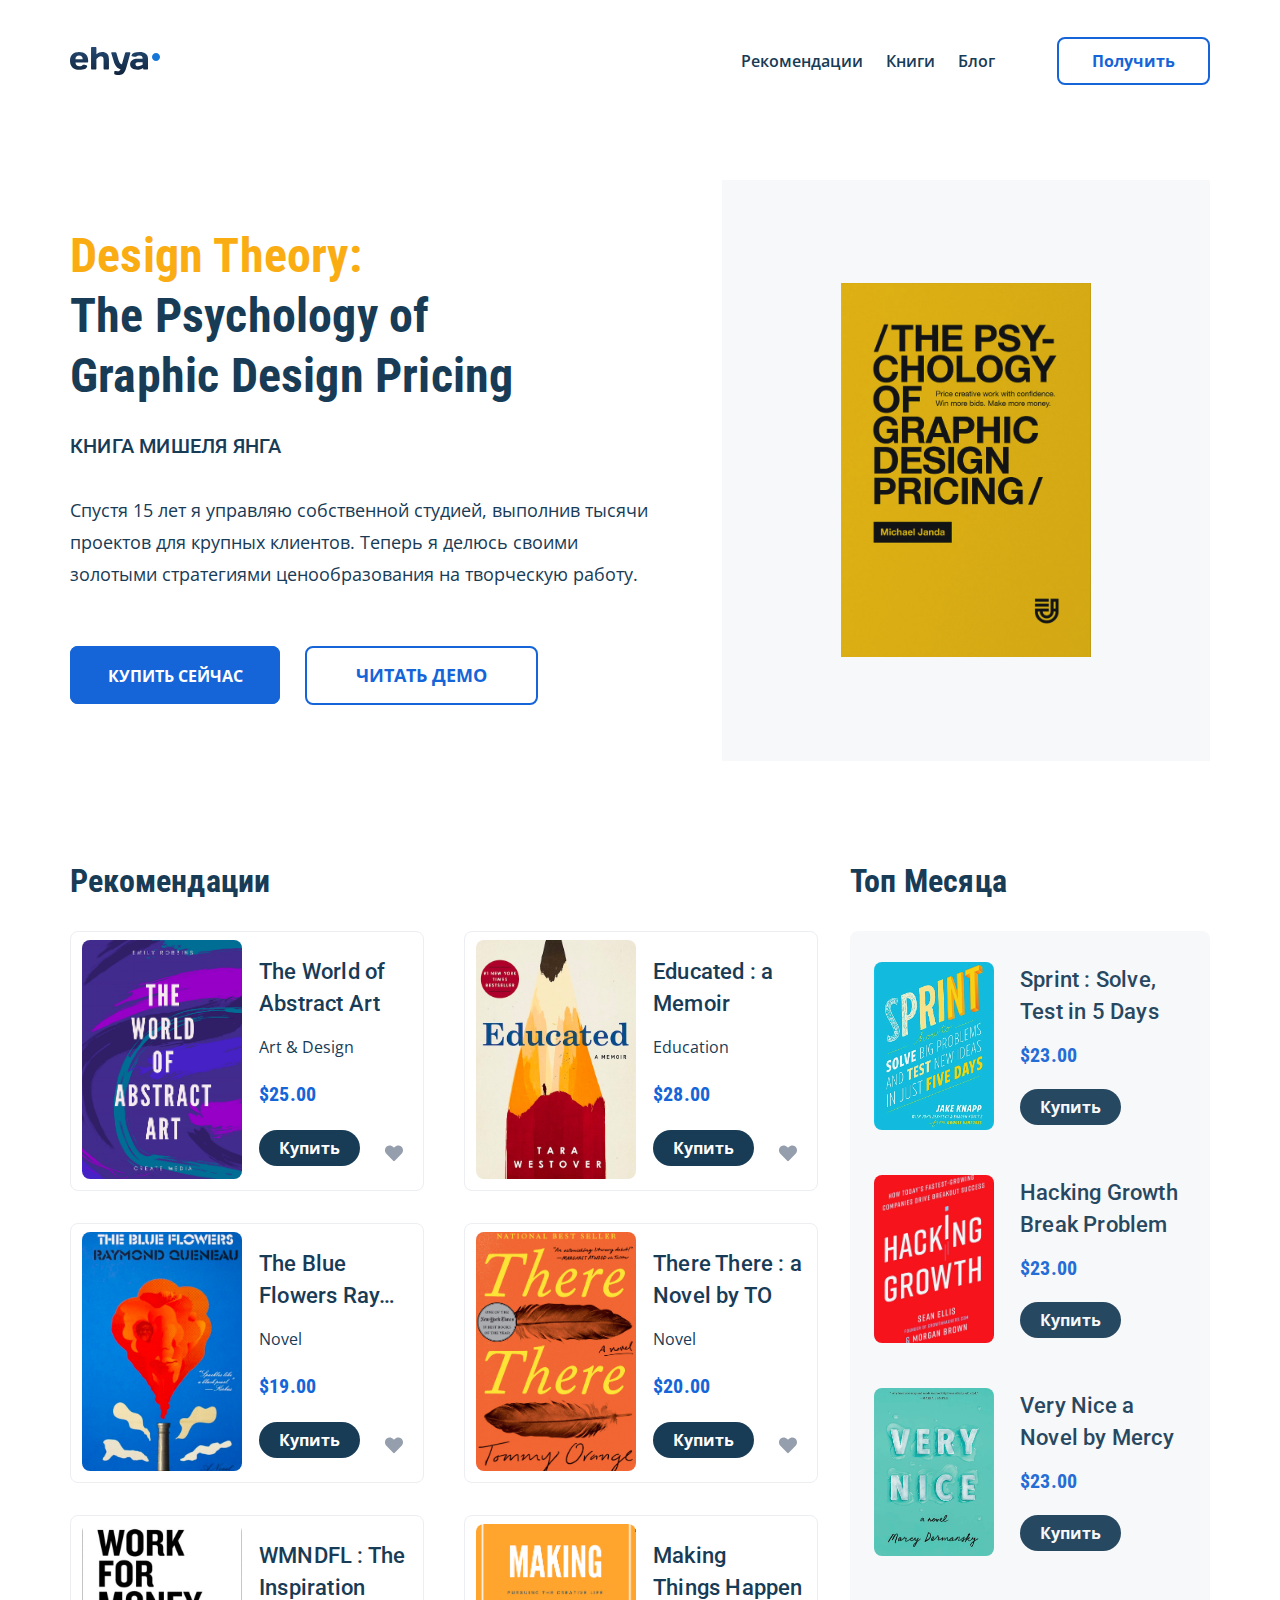
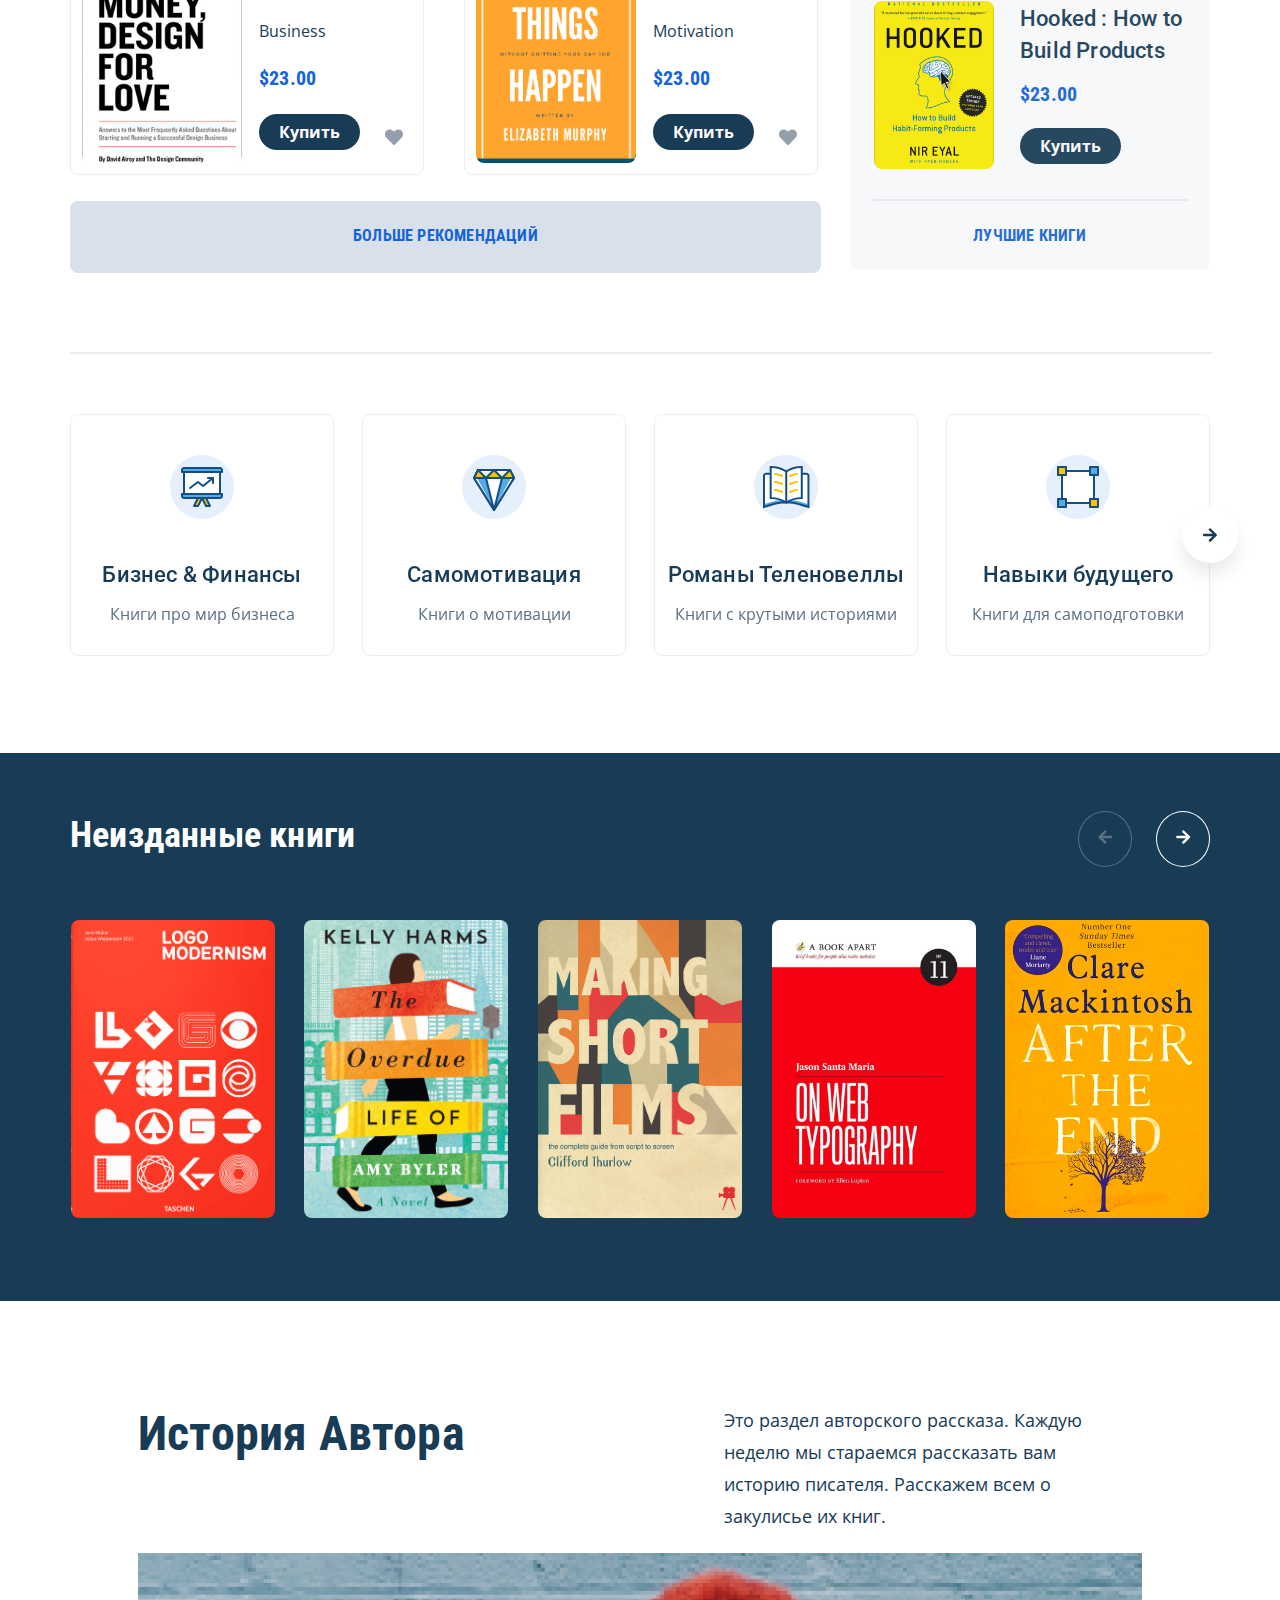
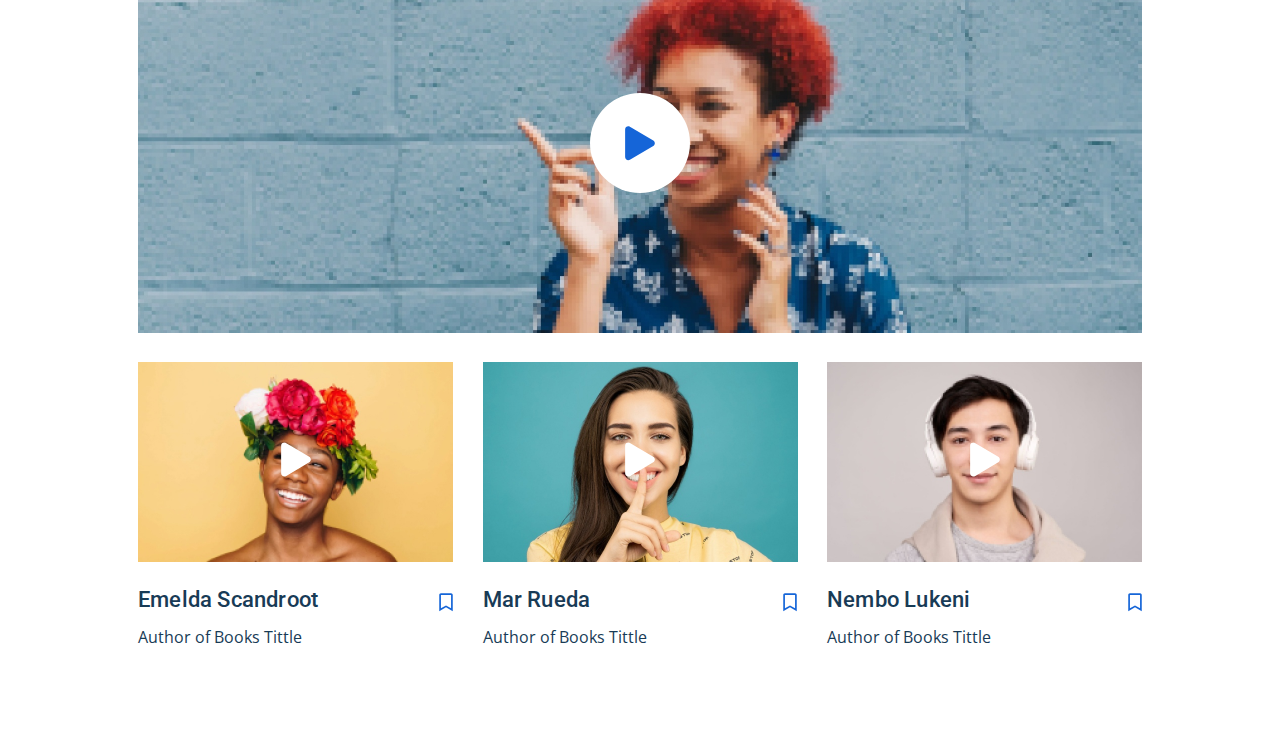
==== index.html @ 4195d40a "create: section story" ====
<!DOCTYPE html>
<html lang="ru">
  <head>
    <meta charset="UTF-8" />
    <meta http-equiv="X-UA-Compatible" content="IE=edge" />
    <meta name="viewport" content="width=device-width, initial-scale=1.0" />
    <title>Ehya</title>
    <link rel="preconnect" href="https://fonts.gstatic.com" />
    <link
      href="https://fonts.googleapis.com/css2?family=Open+Sans:wght@400;600;700&family=Roboto+Condensed:wght@700&family=Roboto:wght@400;500&display=swap"
      rel="stylesheet"
    />
    <link rel="stylesheet" href="./assets/css/jquery.fancybox.min.css">
    <link rel="stylesheet" href="./assets/css/style.css" />
    <script src="./assets/js/jquery-3.6.0.min.js" defer></script>
    <script src="./assets/js/swiper-bundle.min.js" defer></script>
    <script src="./assets/js/jquery.fancybox.min.js" defer></script>
    <script src="./assets/js/main.js" defer></script>
  </head>
  <body>
    <header class="header header--mobile-fixed">
      <div class="container header__container">
        <img src="./assets/images/svg/logo.svg" alt="Логотип" class="logo" />
        <div class="navigation">
          <nav class="nav">
            <ul class="nav-list">
              <li class="nav-list__item">
                <a href="" class="nav-list__link">Рекомендации</a>
              </li>
              <li class="nav-list__item">
                <a href="" class="nav-list__link">Книги</a>
              </li>
              <li class="nav-list__item">
                <a href="" class="nav-list__link">Блог</a>
              </li>
              <li class="nav-list__item nav-list__item--desktop-hidden">
                <button class="button header__btn header__btn--mobile-visible">
                  Получить
                </button>
              </li>
            </ul>
          </nav>
          <!-- /.nav -->
          <button class="button header__btn">Получить</button>
        </div>
        <!-- /.navigation -->
        <button class="menu-burger">
          <span class="menu-burger__line"></span>
          <span class="menu-burger__line"></span>
          <span class="menu-burger__line"></span>
        </button>
      </div>
      <!-- /.container -->
    </header>
    <!-- /.header -->
    <section class="hero">
      <div class="container hero__container">
        <div class="hero-info">
          <h1 class="hero-info__title">
            <span class="hero-info__title hero-info__title--orange"
              >Design Theory:<br
            /></span>
            The Psychology of Graphic Design Pricing
          </h1>
          <span class="hero-info__author">КНИГА МИШЕЛЯ ЯНГА</span>
          <p class="hero-info__description">
            Спустя 15 лет я управляю собственной студией, выполнив тысячи
            проектов для крупных клиентов. Теперь я делюсь своими золотыми
            стратегиями ценообразования на творческую работу.
          </p>
          <div class="hero-buttons">
            <a href="#!" class="button button-outline">КУПИТЬ СЕЙЧАС</a>
            <button class="button button-primary">ЧИТАТЬ ДЕМО</button>
          </div>
          <!-- /.hero-buttons -->
        </div>
        <!-- /.hero-info -->
        <div class="hero-image">
          <img
            src="./assets/images/hero/hero-book.png"
            alt="Книга"
            class="hero-image__book"
          />
        </div>
        <!-- /.hero-image -->
      </div>
      <!-- /.container -->
    </section>
    <!-- /.hero -->
    <section class="goods">
      <div class="container goods__container">
        <div class="recommendation">
          <h2 class="goods__title">Рекомендации</h2>
          <div class="good">
            <div class="good-image">
              <img
                src="./assets/images/goods/the-world-of-abstract-art.png"
                alt="Книга"
                class="good-image__book"
              />
            </div>
            <!-- /.good-image -->
            <div class="good-info">
              <h3 class="good-info__title">The World of Abstract Art</h3>
              <span class="good-info__category">Art & Design</span>
              <span class="good-info__price">$25.00</span>
              <div class="good-buttons">
                <button class="button good-button">Купить</button>
                <button class="button good-info__btn">
                  <svg width="19" height="17">
                    <path
                      d="M17.242 1.465c-1.933-1.653-4.781-1.336-6.574.492L10 2.66l-.703-.703C7.539.129 4.657-.187 2.723 1.465.508 3.363.403 6.738 2.37 8.777l6.82 7.032c.422.457 1.16.457 1.582 0l6.82-7.032c1.97-2.039 1.864-5.414-.35-7.312z"
                    />
                  </svg>
                </button>
              </div>
              <!-- /.good-buttons -->
            </div>
            <!-- /.good-info -->
          </div>
          <!-- /.good -->
          <div class="good good--mobile-hidden">
            <div class="good-image">
              <img
                src="./assets/images/goods/Educated.png"
                alt="Книга"
                class="good-image__book"
              />
            </div>
            <!-- /.good-image -->
            <div class="good-info">
              <h3 class="good-info__title">Educated : a Memoir</h3>
              <span class="good-info__category">Education</span>
              <span class="good-info__price">$28.00</span>
              <div class="good-buttons">
                <button class="button good-button">Купить</button>
                <button class="button good-info__btn">
                  <svg width="19" height="17">
                    <path
                      d="M17.242 1.465c-1.933-1.653-4.781-1.336-6.574.492L10 2.66l-.703-.703C7.539.129 4.657-.187 2.723 1.465.508 3.363.403 6.738 2.37 8.777l6.82 7.032c.422.457 1.16.457 1.582 0l6.82-7.032c1.97-2.039 1.864-5.414-.35-7.312z"
                    />
                  </svg>
                </button>
              </div>
              <!-- /.good-buttons -->
            </div>
            <!-- /.good-info -->
          </div>
          <!-- /.good -->
          <div class="good good--mobile-hidden">
            <div class="good-image">
              <img
                src="./assets/images/goods/the-blue-flowers.png"
                alt="Книга"
                class="good-image__book"
              />
            </div>
            <!-- /.good-image -->
            <div class="good-info">
              <h3 class="good-info__title">The Blue Flowers Ray…</h3>
              <span class="good-info__category">Novel</span>
              <span class="good-info__price">$19.00</span>
              <div class="good-buttons">
                <button class="button good-button">Купить</button>
                <button class="button good-info__btn">
                  <svg width="19" height="17">
                    <path
                      d="M17.242 1.465c-1.933-1.653-4.781-1.336-6.574.492L10 2.66l-.703-.703C7.539.129 4.657-.187 2.723 1.465.508 3.363.403 6.738 2.37 8.777l6.82 7.032c.422.457 1.16.457 1.582 0l6.82-7.032c1.97-2.039 1.864-5.414-.35-7.312z"
                    />
                  </svg>
                </button>
              </div>
              <!-- /.good-buttons -->
            </div>
            <!-- /.good-info -->
          </div>
          <!-- /.good -->
          <div class="good good--mobile-hidden">
            <div class="good-image">
              <img
                src="./assets/images/goods/there-there.jpg"
                alt="Книга"
                class="good-image__book"
              />
            </div>
            <!-- /.good-image -->
            <div class="good-info">
              <h3 class="good-info__title">There There : a Novel by TO</h3>
              <span class="good-info__category">Novel</span>
              <span class="good-info__price">$20.00</span>
              <div class="good-buttons">
                <button class="button good-button">Купить</button>
                <button class="button good-info__btn">
                  <svg width="19" height="17">
                    <path
                      d="M17.242 1.465c-1.933-1.653-4.781-1.336-6.574.492L10 2.66l-.703-.703C7.539.129 4.657-.187 2.723 1.465.508 3.363.403 6.738 2.37 8.777l6.82 7.032c.422.457 1.16.457 1.582 0l6.82-7.032c1.97-2.039 1.864-5.414-.35-7.312z"
                    />
                  </svg>
                </button>
              </div>
              <!-- /.good-buttons -->
            </div>
            <!-- /.good-info -->
          </div>
          <!-- /.good -->
          <div class="good good--mobile-hidden">
            <div class="good-image">
              <img
                src="./assets/images/goods/work-for-money.png"
                alt="Книга"
                class="good-image__book"
              />
            </div>
            <!-- /.good-image -->
            <div class="good-info">
              <h3 class="good-info__title">WMNDFL : The Inspiration</h3>
              <span class="good-info__category">Business</span>
              <span class="good-info__price">$23.00</span>
              <div class="good-buttons">
                <button class="button good-button">Купить</button>
                <button class="button good-info__btn">
                  <svg width="19" height="17">
                    <path
                      d="M17.242 1.465c-1.933-1.653-4.781-1.336-6.574.492L10 2.66l-.703-.703C7.539.129 4.657-.187 2.723 1.465.508 3.363.403 6.738 2.37 8.777l6.82 7.032c.422.457 1.16.457 1.582 0l6.82-7.032c1.97-2.039 1.864-5.414-.35-7.312z"
                    />
                  </svg>
                </button>
              </div>
              <!-- /.good-buttons -->
            </div>
            <!-- /.good-info -->
          </div>
          <!-- /.good -->
          <div class="good good--mobile-hidden">
            <div class="good-image">
              <img
                src="./assets/images/goods/making-rhings-happen.png"
                alt="Книга"
                class="good-image__book"
              />
            </div>
            <!-- /.good-image -->
            <div class="good-info">
              <h3 class="good-info__title">Making Things&nbsp;Happen</h3>
              <span class="good-info__category">Motivation</span>
              <span class="good-info__price">$23.00</span>
              <div class="good-buttons">
                <button class="button good-button">Купить</button>
                <button class="button good-info__btn">
                  <svg width="19" height="17">
                    <path
                      d="M17.242 1.465c-1.933-1.653-4.781-1.336-6.574.492L10 2.66l-.703-.703C7.539.129 4.657-.187 2.723 1.465.508 3.363.403 6.738 2.37 8.777l6.82 7.032c.422.457 1.16.457 1.582 0l6.82-7.032c1.97-2.039 1.864-5.414-.35-7.312z"
                    />
                  </svg>
                </button>
              </div>
              <!-- /.good-buttons -->
            </div>
            <!-- /.good-info -->
          </div>
          <!-- /.good -->
          <button class="button recommendation__btn">
            Больше рекомендаций
          </button>
        </div>
        <!-- /.recommendation -->
        <div class="best">
          <h2 class="goods__title">Топ Месяца</h2>
          <div class="best-wrapper">
            <div class="best-good">
              <div class="best-image">
                <img
                  src="./assets/images/goods/sprint.png"
                  alt="Книга"
                  class="best-image__book"
                />
              </div>
              <!-- /.best-image -->
              <div class="best-info">
                <h3 class="best-info__title">Sprint : Solve, Test in 5 Days</h3>
                <span class="best-info__price">$23.00</span>
                <button class="button good-button">Купить</button>
              </div>
              <!-- /.best-info -->
            </div>
            <!-- /.best-good -->
            <div class="best-good">
              <div class="best-image">
                <img
                  src="./assets/images/goods/hacking-growth.png"
                  alt="Книга"
                  class="best-image__book"
                />
              </div>
              <!-- /.best-image -->
              <div class="best-info">
                <h3 class="best-info__title">
                  Hacking&nbsp;Growth Break Problem
                </h3>
                <span class="best-info__price">$23.00</span>
                <button class="button good-button">Купить</button>
              </div>
              <!-- /.best-info -->
            </div>
            <!-- /.best-good -->
            <div class="best-good">
              <div class="best-image">
                <img
                  src="./assets/images/goods/very-nice.png"
                  alt="Книга"
                  class="best-image__book"
                />
              </div>
              <!-- /.best-image -->
              <div class="best-info">
                <h3 class="best-info__title">Very Nice a Novel by Mercy</h3>
                <span class="best-info__price">$23.00</span>
                <button class="button good-button">Купить</button>
              </div>
              <!-- /.best-info -->
            </div>
            <!-- /.best-good -->
            <div class="best-good">
              <div class="best-image">
                <img
                  src="./assets/images/goods/hooked.jpg"
                  alt="Книга"
                  class="best-image__book"
                />
              </div>
              <!-- /.best-image -->
              <div class="best-info">
                <h3 class="best-info__title">Hooked : How to Build Products</h3>
                <span class="best-info__price">$23.00</span>
                <button class="button good-button">Купить</button>
              </div>
              <!-- /.best-info -->
            </div>
            <!-- /.best-good -->
            <hr class="best__line" />
            <a href="#!" class="best__link">Лучшие книги</a>
          </div>
          <!-- /.best-wrapper -->
        </div>
        <!-- /.best -->
      </div>
      <!-- /.container goods__container -->
    </section>
    <!-- /.goods -->
    <section class="categories">
      <div class="container categories__container">
        <hr class="categories__line" />
        <div class="categories-slider">
          <div class="swiper-container categories-slider__container">
            <div class="swiper-wrapper categories-slider__wrapper">
              <!-- Slides -->
              <div class="swiper-slide categories-slider__slide">
                <img
                  src="./assets/images/svg/category-icon-1.svg"
                  alt="Иконка категории"
                  class="categories-slider__img"
                />
                <h3 class="categories-slider__title">Бизнес & Финансы</h3>
                <span class="categories-slider__text"
                  >Книги про мир бизнеса</span
                >
              </div>
              <div class="swiper-slide categories-slider__slide">
                <img
                  src="./assets/images/svg/category-icon-2.svg"
                  alt="Иконка категории"
                  class="categories-slider__img"
                />
                <h3
                  class="
                    categories-slider__title categories-slider__title--mb-3
                  "
                >
                  Самомотивация
                </h3>
                <span class="categories-slider__text">Книги о мотивации</span>
              </div>
              <div class="swiper-slide categories-slider__slide">
                <img
                  src="./assets/images/svg/category-icon-3.svg"
                  alt="Иконка категории"
                  class="categories-slider__img"
                />
                <h3 class="categories-slider__title">Романы Теленовеллы</h3>
                <span class="categories-slider__text"
                  >Книги с крутыми историями</span
                >
              </div>
              <div class="swiper-slide categories-slider__slide">
                <img
                  src="./assets/images/svg/category-icon-4.svg"
                  alt="Иконка категории"
                  class="categories-slider__img"
                />
                <h3 class="categories-slider__title">Навыки будущего</h3>
                <span class="categories-slider__text"
                  >Книги для самоподготовки
                </span>
              </div>
              <div class="swiper-slide categories-slider__slide">
                <img
                  src="./assets/images/svg/category-icon-3.svg"
                  alt="Иконка категории"
                  class="categories-slider__img"
                />
                <h3 class="categories-slider__title">Романы Теленовеллы</h3>
                <span class="categories-slider__text"
                  >Книги с крутыми историями</span
                >
              </div>
              <div class="swiper-slide categories-slider__slide">
                <img
                  src="./assets/images/svg/category-icon-4.svg"
                  alt="Иконка категории"
                  class="categories-slider__img"
                />
                <h3 class="categories-slider__title">Навыки будущего</h3>
                <span class="categories-slider__text"
                  >Книги для самоподготовки
                </span>
              </div>
            </div>
            <!-- ./categoties-slider__wrapper -->
          </div>
          <!-- /.categories-slider__container -->
          <button
            class="categories-slider__btn categories-slider__btn--prev"
          ></button>
          <button
            class="categories-slider__btn categories-slider__btn--next"
          ></button>
        </div>
        <!-- /.categories-slider -->
      </div>
      <!-- /.container categories__container -->
    </section>
    <!-- /.categories -->
    <section class="books">
      <div class="container books__container">
        <div class="books-slider">
          <h2 class="books__title">Неизданные книги</h2>
          <div class="swiper-container books-slider__container">
            <div class="swiper-wrapper books-slider__wrapper">
              <!-- Slides -->
              <div class="swiper-slide books-slider__slide">
                <img
                  src="./assets/images/books/logo-modernism.png"
                  alt="Книга: Logo Modernism"
                  class="books-slider__img"
                />
              </div>
              <div class="swiper-slide books-slider__slide">
                <img
                  src="./assets/images/books/kelly-harms.jpg"
                  alt="Книга: The Overdue lide of Amy Beller"
                  class="books-slider__img"
                />
              </div>
              <div class="swiper-slide books-slider__slide">
                <img
                  src="./assets/images/books/making-short-films.jpg"
                  alt="Книга: Making short films"
                  class="books-slider__img"
                />
              </div>
              <div class="swiper-slide books-slider__slide">
                <img
                  src="./assets/images/books/on-web-typography.png"
                  alt="Книга: On Web Typography"
                  class="books-slider__img"
                />
              </div>
              <div class="swiper-slide books-slider__slide">
                <img
                  src="./assets/images/books/after-the-end.png"
                  alt="Книга: After The End"
                  class="books-slider__img"
                />
              </div>
              <div class="swiper-slide books-slider__slide">
                <img
                  src="./assets/images/books/logo-modernism.png"
                  alt="Книга: Logo Modernism"
                  class="books-slider__img"
                />
              </div>
              <div class="swiper-slide books-slider__slide">
                <img
                  src="./assets/images/books/kelly-harms.jpg"
                  alt="Книга: The Overdue lide of Amy Beller"
                  class="books-slider__img"
                />
              </div>
            </div>
            <!-- ./categoties-slider__wrapper -->
          </div>
          <!-- /.books-slider__container -->
          <button class="books-slider__btn books-slider__btn--prev">
            <svg class="books-slider__icon" width="15" height="14">
              <path
                d="M8.317 12.938c.312-.313.281-.782 0-1.094L4.536 8.25h9a.74.74 0 00.75-.75v-1a.76.76 0 00-.75-.75h-9l3.781-3.563c.281-.312.312-.78 0-1.093L7.629.406a.774.774 0 00-1.062 0L.504 6.5a.684.684 0 000 1.031l6.063 6.094c.281.281.75.281 1.062 0l.688-.688z"
              />
            </svg>
          </button>
          <button class="books-slider__btn books-slider__btn--next">
            <svg class="books-slider__icon" width="15" height="14">
              <path
                d="M6.223 1.094c-.312.312-.281.781 0 1.093l3.782 3.563h-8.97a.74.74 0 00-.75.75v1c0 .438.313.75.75.75h8.97l-3.782 3.594a.814.814 0 000 1.094l.688.687c.312.281.781.281 1.062 0l6.094-6.094c.281-.281.281-.75 0-1.062L7.973.406c-.281-.281-.75-.281-1.062 0l-.688.688z"
              />
            </svg>
          </button>
        </div>
        <!-- /.books-slider -->
      </div>
    </section>
    <!-- /.books -->
    <section class="story">
      <div class="container story__container">
        <h2 class="story__title">История Автора</h2>
        <p class="story__text">
          Это раздел авторского рассказа. Каждую неделю мы стараемся рассказать
          вам историю писателя. Расскажем всем о закулисье их книг.
        </p>
        <div class="story-content">
          <div class="story-content__main">
            <img src="./assets/images/story/video-bg-main.jpg" alt="Изображение для видео" class="story-content__main-img" />
            <a data-fancybox href="https://www.youtube.com/watch?v=_sI_Ps7JSEk" class="story-content__main-play">
              <svg class="story-content__main-icon">
                <path
                  d="M28.281 14.527L4.906.715C2.98-.415.125.715.125 3.438v27.625c0 2.523 2.656 4.05 4.781 2.789l23.375-13.813c2.059-1.262 2.059-4.25 0-5.512z"
                /></svg
            ></a>
          </div>
          <!-- /.aithor-story-content__main -->
          <div class="story-content__item">
            <div class="story-content__item-video">
              <img src="./assets/images/story/video-bg-1.jpg" alt="Изображение для видео" class="story-content__item-img" />
              <a data-fancybox href="https://www.youtube.com/watch?v=_sI_Ps7JSEk" class="story-content__item-play">
                <svg class="story-content__item-icon">
                  <path
                    d="M28.281 14.527L4.906.715C2.98-.415.125.715.125 3.438v27.625c0 2.523 2.656 4.05 4.781 2.789l23.375-13.813c2.059-1.262 2.059-4.25 0-5.512z"
                  /></svg
              ></a>
            </div>
            <!-- /.story-content__item-video -->
            <div class="story-content__item-info">
              <h3 class="story-content__item-title">Emelda Scandroot</h3>
            <span class="story-content__item-text">Author of Books Tittle</span>
            </div>
            <!-- /.story-content__item-info -->
            <button class="button story-content__btn">
              <svg class="story-content__icon"><path d="M12.063.25H1.937C.989.25.25 1.023.25 1.938V18.25L7 14.312l6.75 3.938V1.937c0-.914-.773-1.687-1.688-1.687zm0 15.082L7 12.379l-5.063 2.953V2.148c0-.105.07-.21.211-.21h9.704c.105 0 .21.105.21.21v13.184z" /></svg>
            </button>
          </div>
          <!-- /.story-content__item -->
          <div class="story-content__item">
            <div class="story-content__item-video">
              <img src="./assets/images/story/video-bg-2.jpg" alt="Изображение для видео" class="story-content__item-img" />
              <a data-fancybox href="https://www.youtube.com/watch?v=_sI_Ps7JSEk" class="story-content__item-play">
                <svg class="story-content__item-icon">
                  <path
                    d="M28.281 14.527L4.906.715C2.98-.415.125.715.125 3.438v27.625c0 2.523 2.656 4.05 4.781 2.789l23.375-13.813c2.059-1.262 2.059-4.25 0-5.512z"
                  /></svg
              ></a>
            </div>
            <!-- /.story-content__item-video -->
            <div class="story-content__item-info">
              <h3 class="story-content__item-title">Mar Rueda</h3>
            <span class="story-content__item-text">Author of Books Tittle</span>
            </div>
            <!-- /.story-content__item-info -->
            <button class="button story-content__btn">
              <svg class="story-content__icon"><path d="M12.063.25H1.937C.989.25.25 1.023.25 1.938V18.25L7 14.312l6.75 3.938V1.937c0-.914-.773-1.687-1.688-1.687zm0 15.082L7 12.379l-5.063 2.953V2.148c0-.105.07-.21.211-.21h9.704c.105 0 .21.105.21.21v13.184z" /></svg>
            </button>
          </div>
          <!-- /.story-content__item -->
          <div class="story-content__item story-content__item--mobile-hidden">
            <div class="story-content__item-video">
              <img src="./assets/images/story/video-bg-3.jpg" alt="Изображение для видео" class="story-content__item-img" />
              <a data-fancybox href="https://www.youtube.com/watch?v=_sI_Ps7JSEk" class="story-content__item-play">
                <svg class="story-content__item-icon">
                  <path
                    d="M28.281 14.527L4.906.715C2.98-.415.125.715.125 3.438v27.625c0 2.523 2.656 4.05 4.781 2.789l23.375-13.813c2.059-1.262 2.059-4.25 0-5.512z"
                  /></svg
              ></a>
            </div>
            <!-- /.story-content__item-video -->
            <div class="story-content__item-info">
              <h3 class="story-content__item-title">Nembo Lukeni</h3>
            <span class="story-content__item-text">Author of Books Tittle</span>
            </div>
            <!-- /.story-content__item-info -->
            <button class="button story-content__btn">
              <svg class="story-content__icon"><path d="M12.063.25H1.937C.989.25.25 1.023.25 1.938V18.25L7 14.312l6.75 3.938V1.937c0-.914-.773-1.687-1.688-1.687zm0 15.082L7 12.379l-5.063 2.953V2.148c0-.105.07-.21.211-.21h9.704c.105 0 .21.105.21.21v13.184z" /></svg>
            </button>
          </div>
          <!-- /.story-content__item -->
        </div>
        <!-- /.story-content -->
      </div>
      <!-- /.container story__container -->
    </section>
    <!-- /.story -->
  </body>
</html>
---- assets/css/style.css ----
/*! normalize.css v8.0.1 | MIT License | github.com/necolas/normalize.css */html{line-height:1.15;-webkit-text-size-adjust:100%}body{margin:0}main{display:block}h1{font-size:2em;margin:0.67em 0}hr{-webkit-box-sizing:content-box;box-sizing:content-box;height:0;overflow:visible}pre{font-family:monospace, monospace;font-size:1em}a{background-color:transparent}abbr[title]{border-bottom:none;text-decoration:underline;-webkit-text-decoration:underline dotted;text-decoration:underline dotted}b,strong{font-weight:bolder}code,kbd,samp{font-family:monospace, monospace;font-size:1em}small{font-size:80%}sub,sup{font-size:75%;line-height:0;position:relative;vertical-align:baseline}sub{bottom:-0.25em}sup{top:-0.5em}img{border-style:none}button,input,optgroup,select,textarea{font-family:inherit;font-size:100%;line-height:1.15;margin:0}button,input{overflow:visible}button,select{text-transform:none}button,[type="button"],[type="reset"],[type="submit"]{-webkit-appearance:button}button::-moz-focus-inner,[type="button"]::-moz-focus-inner,[type="reset"]::-moz-focus-inner,[type="submit"]::-moz-focus-inner{border-style:none;padding:0}button:-moz-focusring,[type="button"]:-moz-focusring,[type="reset"]:-moz-focusring,[type="submit"]:-moz-focusring{outline:1px dotted ButtonText}fieldset{padding:0.35em 0.75em 0.625em}legend{-webkit-box-sizing:border-box;box-sizing:border-box;color:inherit;display:table;max-width:100%;padding:0;white-space:normal}progress{vertical-align:baseline}textarea{overflow:auto}[type="checkbox"],[type="radio"]{-webkit-box-sizing:border-box;box-sizing:border-box;padding:0}[type="number"]::-webkit-inner-spin-button,[type="number"]::-webkit-outer-spin-button{height:auto}[type="search"]{-webkit-appearance:textfield;outline-offset:-2px}[type="search"]::-webkit-search-decoration{-webkit-appearance:none}::-webkit-file-upload-button{-webkit-appearance:button;font:inherit}details{display:block}summary{display:list-item}template{display:none}[hidden]{display:none}@font-face{font-family:swiper-icons;src:url("data:application/font-woff;charset=utf-8;base64, [base64]//wADZ2x5ZgAAAywAAADMAAAD2MHtryVoZWFkAAABbAAAADAAAAA2E2+eoWhoZWEAAAGcAAAAHwAAACQC9gDzaG10eAAAAigAAAAZAAAArgJkABFsb2NhAAAC0AAAAFoAAABaFQAUGG1heHAAAAG8AAAAHwAAACAAcABAbmFtZQAAA/gAAAE5AAACXvFdBwlwb3N0AAAFNAAAAGIAAACE5s74hXjaY2BkYGAAYpf5Hu/j+W2+MnAzMYDAzaX6QjD6/4//Bxj5GA8AuRwMYGkAPywL13jaY2BkYGA88P8Agx4j+/8fQDYfA1AEBWgDAIB2BOoAeNpjYGRgYNBh4GdgYgABEMnIABJzYNADCQAACWgAsQB42mNgYfzCOIGBlYGB0YcxjYGBwR1Kf2WQZGhhYGBiYGVmgAFGBiQQkOaawtDAoMBQxXjg/wEGPcYDDA4wNUA2CCgwsAAAO4EL6gAAeNpj2M0gyAACqxgGNWBkZ2D4/wMA+xkDdgAAAHjaY2BgYGaAYBkGRgYQiAHyGMF8FgYHIM3DwMHABGQrMOgyWDLEM1T9/w8UBfEMgLzE////P/5//f/V/xv+r4eaAAeMbAxwIUYmIMHEgKYAYjUcsDAwsLKxc3BycfPw8jEQA/[base64]/uznmfPFBNODM2K7MTQ45YEAZqGP81AmGGcF3iPqOop0r1SPTaTbVkfUe4HXj97wYE+yNwWYxwWu4v1ugWHgo3S1XdZEVqWM7ET0cfnLGxWfkgR42o2PvWrDMBSFj/IHLaF0zKjRgdiVMwScNRAoWUoH78Y2icB/yIY09An6AH2Bdu/UB+yxopYshQiEvnvu0dURgDt8QeC8PDw7Fpji3fEA4z/PEJ6YOB5hKh4dj3EvXhxPqH/SKUY3rJ7srZ4FZnh1PMAtPhwP6fl2PMJMPDgeQ4rY8YT6Gzao0eAEA409DuggmTnFnOcSCiEiLMgxCiTI6Cq5DZUd3Qmp10vO0LaLTd2cjN4fOumlc7lUYbSQcZFkutRG7g6JKZKy0RmdLY680CDnEJ+UMkpFFe1RN7nxdVpXrC4aTtnaurOnYercZg2YVmLN/d/gczfEimrE/fs/bOuq29Zmn8tloORaXgZgGa78yO9/cnXm2BpaGvq25Dv9S4E9+5SIc9PqupJKhYFSSl47+Qcr1mYNAAAAeNptw0cKwkAAAMDZJA8Q7OUJvkLsPfZ6zFVERPy8qHh2YER+3i/BP83vIBLLySsoKimrqKqpa2hp6+jq6RsYGhmbmJqZSy0sraxtbO3sHRydnEMU4uR6yx7JJXveP7WrDycAAAAAAAH//wACeNpjYGRgYOABYhkgZgJCZgZNBkYGLQZtIJsFLMYAAAw3ALgAeNolizEKgDAQBCchRbC2sFER0YD6qVQiBCv/H9ezGI6Z5XBAw8CBK/m5iQQVauVbXLnOrMZv2oLdKFa8Pjuru2hJzGabmOSLzNMzvutpB3N42mNgZGBg4GKQYzBhYMxJLMlj4GBgAYow/P/PAJJhLM6sSoWKfWCAAwDAjgbRAAB42mNgYGBkAIIbCZo5IPrmUn0hGA0AO8EFTQAA") format("woff");font-weight:400;font-style:normal}:root{--swiper-theme-color:#007aff}.swiper-container{margin-left:auto;margin-right:auto;position:relative;overflow:hidden;list-style:none;padding:0;z-index:1}.swiper-container-vertical>.swiper-wrapper{-webkit-box-orient:vertical;-webkit-box-direction:normal;-ms-flex-direction:column;flex-direction:column}.swiper-wrapper{position:relative;width:100%;height:100%;z-index:1;display:-webkit-box;display:-ms-flexbox;display:flex;-webkit-transition-property:-webkit-transform;transition-property:-webkit-transform;transition-property:transform;transition-property:transform, -webkit-transform;-webkit-box-sizing:content-box;box-sizing:content-box}.swiper-container-android .swiper-slide,.swiper-wrapper{-webkit-transform:translate3d(0px, 0, 0);transform:translate3d(0px, 0, 0)}.swiper-container-multirow>.swiper-wrapper{-ms-flex-wrap:wrap;flex-wrap:wrap}.swiper-container-multirow-column>.swiper-wrapper{-ms-flex-wrap:wrap;flex-wrap:wrap;-webkit-box-orient:vertical;-webkit-box-direction:normal;-ms-flex-direction:column;flex-direction:column}.swiper-container-free-mode>.swiper-wrapper{-webkit-transition-timing-function:ease-out;transition-timing-function:ease-out;margin:0 auto}.swiper-container-pointer-events{-ms-touch-action:pan-y;touch-action:pan-y}.swiper-container-pointer-events.swiper-container-vertical{-ms-touch-action:pan-x;touch-action:pan-x}.swiper-slide{-ms-flex-negative:0;flex-shrink:0;width:100%;height:100%;position:relative;-webkit-transition-property:-webkit-transform;transition-property:-webkit-transform;transition-property:transform;transition-property:transform, -webkit-transform}.swiper-slide-invisible-blank{visibility:hidden}.swiper-container-autoheight,.swiper-container-autoheight .swiper-slide{height:auto}.swiper-container-autoheight .swiper-wrapper{-webkit-box-align:start;-ms-flex-align:start;align-items:flex-start;-webkit-transition-property:height,-webkit-transform;transition-property:height,-webkit-transform;transition-property:transform,height;transition-property:transform,height,-webkit-transform}.swiper-container-3d{-webkit-perspective:1200px;perspective:1200px}.swiper-container-3d .swiper-cube-shadow,.swiper-container-3d .swiper-slide,.swiper-container-3d .swiper-slide-shadow-bottom,.swiper-container-3d .swiper-slide-shadow-left,.swiper-container-3d .swiper-slide-shadow-right,.swiper-container-3d .swiper-slide-shadow-top,.swiper-container-3d .swiper-wrapper{-webkit-transform-style:preserve-3d;transform-style:preserve-3d}.swiper-container-3d .swiper-slide-shadow-bottom,.swiper-container-3d .swiper-slide-shadow-left,.swiper-container-3d .swiper-slide-shadow-right,.swiper-container-3d .swiper-slide-shadow-top{position:absolute;left:0;top:0;width:100%;height:100%;pointer-events:none;z-index:10}.swiper-container-3d .swiper-slide-shadow-left{background-image:-webkit-gradient(linear, right top, left top, from(rgba(0,0,0,0.5)), to(rgba(0,0,0,0)));background-image:linear-gradient(to left, rgba(0,0,0,0.5), rgba(0,0,0,0))}.swiper-container-3d .swiper-slide-shadow-right{background-image:-webkit-gradient(linear, left top, right top, from(rgba(0,0,0,0.5)), to(rgba(0,0,0,0)));background-image:linear-gradient(to right, rgba(0,0,0,0.5), rgba(0,0,0,0))}.swiper-container-3d .swiper-slide-shadow-top{background-image:-webkit-gradient(linear, left bottom, left top, from(rgba(0,0,0,0.5)), to(rgba(0,0,0,0)));background-image:linear-gradient(to top, rgba(0,0,0,0.5), rgba(0,0,0,0))}.swiper-container-3d .swiper-slide-shadow-bottom{background-image:-webkit-gradient(linear, left top, left bottom, from(rgba(0,0,0,0.5)), to(rgba(0,0,0,0)));background-image:linear-gradient(to bottom, rgba(0,0,0,0.5), rgba(0,0,0,0))}.swiper-container-css-mode>.swiper-wrapper{overflow:auto;scrollbar-width:none;-ms-overflow-style:none}.swiper-container-css-mode>.swiper-wrapper::-webkit-scrollbar{display:none}.swiper-container-css-mode>.swiper-wrapper>.swiper-slide{scroll-snap-align:start start}.swiper-container-horizontal.swiper-container-css-mode>.swiper-wrapper{-ms-scroll-snap-type:x mandatory;scroll-snap-type:x mandatory}.swiper-container-vertical.swiper-container-css-mode>.swiper-wrapper{-ms-scroll-snap-type:y mandatory;scroll-snap-type:y mandatory}:root{--swiper-navigation-size:44px}.swiper-button-next,.swiper-button-prev{position:absolute;top:50%;width:calc(var(--swiper-navigation-size)/ 44 * 27);height:var(--swiper-navigation-size);margin-top:calc(0px - (var(--swiper-navigation-size)/ 2));z-index:10;cursor:pointer;display:-webkit-box;display:-ms-flexbox;display:flex;-webkit-box-align:center;-ms-flex-align:center;align-items:center;-webkit-box-pack:center;-ms-flex-pack:center;justify-content:center;color:var(--swiper-navigation-color, var(--swiper-theme-color))}.swiper-button-next.swiper-button-disabled,.swiper-button-prev.swiper-button-disabled{opacity:.35;cursor:auto;pointer-events:none}.swiper-button-next:after,.swiper-button-prev:after{font-family:swiper-icons;font-size:var(--swiper-navigation-size);text-transform:none !important;letter-spacing:0;text-transform:none;font-variant:initial;line-height:1}.swiper-button-prev,.swiper-container-rtl .swiper-button-next{left:10px;right:auto}.swiper-button-prev:after,.swiper-container-rtl .swiper-button-next:after{content:'prev'}.swiper-button-next,.swiper-container-rtl .swiper-button-prev{right:10px;left:auto}.swiper-button-next:after,.swiper-container-rtl .swiper-button-prev:after{content:'next'}.swiper-button-next.swiper-button-white,.swiper-button-prev.swiper-button-white{--swiper-navigation-color:#ffffff}.swiper-button-next.swiper-button-black,.swiper-button-prev.swiper-button-black{--swiper-navigation-color:#000000}.swiper-button-lock{display:none}.swiper-pagination{position:absolute;text-align:center;-webkit-transition:.3s opacity;transition:.3s opacity;-webkit-transform:translate3d(0, 0, 0);transform:translate3d(0, 0, 0);z-index:10}.swiper-pagination.swiper-pagination-hidden{opacity:0}.swiper-container-horizontal>.swiper-pagination-bullets,.swiper-pagination-custom,.swiper-pagination-fraction{bottom:10px;left:0;width:100%}.swiper-pagination-bullets-dynamic{overflow:hidden;font-size:0}.swiper-pagination-bullets-dynamic .swiper-pagination-bullet{-webkit-transform:scale(0.33);transform:scale(0.33);position:relative}.swiper-pagination-bullets-dynamic .swiper-pagination-bullet-active{-webkit-transform:scale(1);transform:scale(1)}.swiper-pagination-bullets-dynamic .swiper-pagination-bullet-active-main{-webkit-transform:scale(1);transform:scale(1)}.swiper-pagination-bullets-dynamic .swiper-pagination-bullet-active-prev{-webkit-transform:scale(0.66);transform:scale(0.66)}.swiper-pagination-bullets-dynamic .swiper-pagination-bullet-active-prev-prev{-webkit-transform:scale(0.33);transform:scale(0.33)}.swiper-pagination-bullets-dynamic .swiper-pagination-bullet-active-next{-webkit-transform:scale(0.66);transform:scale(0.66)}.swiper-pagination-bullets-dynamic .swiper-pagination-bullet-active-next-next{-webkit-transform:scale(0.33);transform:scale(0.33)}.swiper-pagination-bullet{width:8px;height:8px;display:inline-block;border-radius:50%;background:#000;opacity:.2}button.swiper-pagination-bullet{border:none;margin:0;padding:0;-webkit-box-shadow:none;box-shadow:none;-webkit-appearance:none;-moz-appearance:none;appearance:none}.swiper-pagination-clickable .swiper-pagination-bullet{cursor:pointer}.swiper-pagination-bullet-active{opacity:1;background:var(--swiper-pagination-color, var(--swiper-theme-color))}.swiper-container-vertical>.swiper-pagination-bullets{right:10px;top:50%;-webkit-transform:translate3d(0px, -50%, 0);transform:translate3d(0px, -50%, 0)}.swiper-container-vertical>.swiper-pagination-bullets .swiper-pagination-bullet{margin:6px 0;display:block}.swiper-container-vertical>.swiper-pagination-bullets.swiper-pagination-bullets-dynamic{top:50%;-webkit-transform:translateY(-50%);transform:translateY(-50%);width:8px}.swiper-container-vertical>.swiper-pagination-bullets.swiper-pagination-bullets-dynamic .swiper-pagination-bullet{display:inline-block;-webkit-transition:.2s transform,.2s top;transition:.2s transform,.2s top}.swiper-container-horizontal>.swiper-pagination-bullets .swiper-pagination-bullet{margin:0 4px}.swiper-container-horizontal>.swiper-pagination-bullets.swiper-pagination-bullets-dynamic{left:50%;-webkit-transform:translateX(-50%);transform:translateX(-50%);white-space:nowrap}.swiper-container-horizontal>.swiper-pagination-bullets.swiper-pagination-bullets-dynamic .swiper-pagination-bullet{-webkit-transition:.2s transform,.2s left;transition:.2s transform,.2s left}.swiper-container-horizontal.swiper-container-rtl>.swiper-pagination-bullets-dynamic .swiper-pagination-bullet{-webkit-transition:.2s transform,.2s right;transition:.2s transform,.2s right}.swiper-pagination-progressbar{background:rgba(0,0,0,0.25);position:absolute}.swiper-pagination-progressbar .swiper-pagination-progressbar-fill{background:var(--swiper-pagination-color, var(--swiper-theme-color));position:absolute;left:0;top:0;width:100%;height:100%;-webkit-transform:scale(0);transform:scale(0);-webkit-transform-origin:left top;transform-origin:left top}.swiper-container-rtl .swiper-pagination-progressbar .swiper-pagination-progressbar-fill{-webkit-transform-origin:right top;transform-origin:right top}.swiper-container-horizontal>.swiper-pagination-progressbar,.swiper-container-vertical>.swiper-pagination-progressbar.swiper-pagination-progressbar-opposite{width:100%;height:4px;left:0;top:0}.swiper-container-horizontal>.swiper-pagination-progressbar.swiper-pagination-progressbar-opposite,.swiper-container-vertical>.swiper-pagination-progressbar{width:4px;height:100%;left:0;top:0}.swiper-pagination-white{--swiper-pagination-color:#ffffff}.swiper-pagination-black{--swiper-pagination-color:#000000}.swiper-pagination-lock{display:none}.swiper-scrollbar{border-radius:10px;position:relative;-ms-touch-action:none;background:rgba(0,0,0,0.1)}.swiper-container-horizontal>.swiper-scrollbar{position:absolute;left:1%;bottom:3px;z-index:50;height:5px;width:98%}.swiper-container-vertical>.swiper-scrollbar{position:absolute;right:3px;top:1%;z-index:50;width:5px;height:98%}.swiper-scrollbar-drag{height:100%;width:100%;position:relative;background:rgba(0,0,0,0.5);border-radius:10px;left:0;top:0}.swiper-scrollbar-cursor-drag{cursor:move}.swiper-scrollbar-lock{display:none}.swiper-zoom-container{width:100%;height:100%;display:-webkit-box;display:-ms-flexbox;display:flex;-webkit-box-pack:center;-ms-flex-pack:center;justify-content:center;-webkit-box-align:center;-ms-flex-align:center;align-items:center;text-align:center}.swiper-zoom-container>canvas,.swiper-zoom-container>img,.swiper-zoom-container>svg{max-width:100%;max-height:100%;-o-object-fit:contain;object-fit:contain}.swiper-slide-zoomed{cursor:move}.swiper-lazy-preloader{width:42px;height:42px;position:absolute;left:50%;top:50%;margin-left:-21px;margin-top:-21px;z-index:10;-webkit-transform-origin:50%;transform-origin:50%;-webkit-animation:swiper-preloader-spin 1s infinite linear;animation:swiper-preloader-spin 1s infinite linear;-webkit-box-sizing:border-box;box-sizing:border-box;border:4px solid var(--swiper-preloader-color, var(--swiper-theme-color));border-radius:50%;border-top-color:transparent}.swiper-lazy-preloader-white{--swiper-preloader-color:#fff}.swiper-lazy-preloader-black{--swiper-preloader-color:#000}@-webkit-keyframes swiper-preloader-spin{100%{-webkit-transform:rotate(360deg);transform:rotate(360deg)}}@keyframes swiper-preloader-spin{100%{-webkit-transform:rotate(360deg);transform:rotate(360deg)}}.swiper-container .swiper-notification{position:absolute;left:0;top:0;pointer-events:none;opacity:0;z-index:-1000}.swiper-container-fade.swiper-container-free-mode .swiper-slide{-webkit-transition-timing-function:ease-out;transition-timing-function:ease-out}.swiper-container-fade .swiper-slide{pointer-events:none;-webkit-transition-property:opacity;transition-property:opacity}.swiper-container-fade .swiper-slide .swiper-slide{pointer-events:none}.swiper-container-fade .swiper-slide-active,.swiper-container-fade .swiper-slide-active .swiper-slide-active{pointer-events:auto}.swiper-container-cube{overflow:visible}.swiper-container-cube .swiper-slide{pointer-events:none;-webkit-backface-visibility:hidden;backface-visibility:hidden;z-index:1;visibility:hidden;-webkit-transform-origin:0 0;transform-origin:0 0;width:100%;height:100%}.swiper-container-cube .swiper-slide .swiper-slide{pointer-events:none}.swiper-container-cube.swiper-container-rtl .swiper-slide{-webkit-transform-origin:100% 0;transform-origin:100% 0}.swiper-container-cube .swiper-slide-active,.swiper-container-cube .swiper-slide-active .swiper-slide-active{pointer-events:auto}.swiper-container-cube .swiper-slide-active,.swiper-container-cube .swiper-slide-next,.swiper-container-cube .swiper-slide-next+.swiper-slide,.swiper-container-cube .swiper-slide-prev{pointer-events:auto;visibility:visible}.swiper-container-cube .swiper-slide-shadow-bottom,.swiper-container-cube .swiper-slide-shadow-left,.swiper-container-cube .swiper-slide-shadow-right,.swiper-container-cube .swiper-slide-shadow-top{z-index:0;-webkit-backface-visibility:hidden;backface-visibility:hidden}.swiper-container-cube .swiper-cube-shadow{position:absolute;left:0;bottom:0px;width:100%;height:100%;opacity:.6;z-index:0}.swiper-container-cube .swiper-cube-shadow:before{content:'';background:#000;position:absolute;left:0;top:0;bottom:0;right:0;-webkit-filter:blur(50px);filter:blur(50px)}.swiper-container-flip{overflow:visible}.swiper-container-flip .swiper-slide{pointer-events:none;-webkit-backface-visibility:hidden;backface-visibility:hidden;z-index:1}.swiper-container-flip .swiper-slide .swiper-slide{pointer-events:none}.swiper-container-flip .swiper-slide-active,.swiper-container-flip .swiper-slide-active .swiper-slide-active{pointer-events:auto}.swiper-container-flip .swiper-slide-shadow-bottom,.swiper-container-flip .swiper-slide-shadow-left,.swiper-container-flip .swiper-slide-shadow-right,.swiper-container-flip .swiper-slide-shadow-top{z-index:0;-webkit-backface-visibility:hidden;backface-visibility:hidden}*{-webkit-box-sizing:border-box;box-sizing:border-box}body{background-color:#fff;color:#183B56}img{width:100%;-o-object-fit:cover;object-fit:cover}h1,h2,h3,h4,h5,h6,p,ul{margin:0;padding:0}.container{max-width:1170px;margin:0 auto;padding:0 15px}.button{border:none;white-space:nowrap;overflow:hidden;text-overflow:ellipsis;cursor:pointer;-webkit-transition:0.3s ease;transition:0.3s ease}.overflow--hidden{overflow:hidden;padding-right:16px}.header{background-color:#fff}.header__container{display:-webkit-box;display:-ms-flexbox;display:flex;-webkit-box-pack:justify;-ms-flex-pack:justify;justify-content:space-between;-webkit-box-align:center;-ms-flex-align:center;align-items:center;padding-top:37px}.header__btn{max-width:166px;margin-left:39px;padding:11px 33px;font-family:"Open Sans",sans-serif;font-style:normal;font-weight:bold;font-size:16px;line-height:22px;background-color:#fff;color:#1565D8;border:2px solid #1565D8;border-radius:8px}@media (min-width: 992px){.header__btn:not([disabled]):hover{background-color:#1565D8;color:#fff}}.logo{width:90px}.navigation{display:-webkit-box;display:-ms-flexbox;display:flex;-webkit-box-pack:justify;-ms-flex-pack:justify;justify-content:space-between;-webkit-box-align:center;-ms-flex-align:center;align-items:center}.nav-list{display:-webkit-box;display:-ms-flexbox;display:flex;-webkit-box-pack:justify;-ms-flex-pack:justify;justify-content:space-between;-webkit-box-align:center;-ms-flex-align:center;align-items:center;list-style:none}.nav-list__item:not(:last-child){margin-right:23px}.nav-list__item--desktop-hidden{display:none}.nav-list__link{font-family:"Open Sans",sans-serif;font-style:normal;font-weight:600;font-size:16px;line-height:22px;color:inherit;text-decoration:none;-webkit-transition:0.3s ease;transition:0.3s ease}@media (min-width: 992px){.nav-list__link:not([disabled]):hover{color:#1565D8}}.menu-burger{display:none}.hero__container{display:-webkit-box;display:-ms-flexbox;display:flex;-webkit-box-pack:center;-ms-flex-pack:center;justify-content:center;padding-top:95px}.hero-info{display:-webkit-box;display:-ms-flexbox;display:flex;-ms-flex-wrap:wrap;flex-wrap:wrap;padding-top:46px;padding-bottom:56px}.hero-info__title{max-width:445px;max-height:180px;margin-bottom:28px;font-family:"Roboto Condensed",sans-serif;font-style:normal;font-weight:bold;font-size:48px;line-height:60px;letter-spacing:0.2px;overflow:auto}.hero-info__title--orange{color:#FAAD13}.hero-info__author{max-width:320px;-ms-flex-preferred-size:100%;flex-basis:100%;margin-bottom:36px;font-family:"Roboto",sans-serif;font-style:normal;font-weight:500;font-size:20px;line-height:24px;letter-spacing:0.2px;text-transform:uppercase;white-space:nowrap;overflow:hidden;text-overflow:ellipsis}.hero-info__description{-ms-flex-preferred-size:100%;flex-basis:100%;max-width:585px;max-height:200px;margin-bottom:56px;font-family:"Open Sans",sans-serif;font-style:normal;font-weight:normal;font-size:18px;line-height:32px;overflow:auto}.hero-buttons{-ms-flex-preferred-size:100%;flex-basis:100%}.hero-image{position:relative;padding:103px 119px}.hero-image__book{display:block;width:250px;height:374px}.hero-image:after{position:absolute;content:'';top:0;left:0;bottom:0;right:0;background-color:#B3BAC5;opacity:0.1;z-index:10}.button-outline{margin-right:21px;padding:17px 35px 15px 36px;font-family:"Open Sans",sans-serif;font-style:normal;font-weight:bold;font-size:16px;line-height:22px;color:#fff;background-color:#1565D8;border:2px solid #1565D8;border-radius:8px;text-decoration:none}@media (min-width: 992px){.button-outline:not([disabled]):hover{color:#1565D8;background-color:#fff}}.button-primary{padding:15px 49px;font-family:"Open Sans",sans-serif;font-style:normal;font-weight:bold;font-size:18px;line-height:25px;color:#1565D8;background-color:#fff;border:2px solid #1565D8;border-radius:8px}@media (min-width: 992px){.button-primary:not([disabled]):hover{color:#fff;background-color:#1565D8}}.goods__container{display:-webkit-box;display:-ms-flexbox;display:flex;-webkit-box-align:start;-ms-flex-align:start;align-items:flex-start;padding-top:100px}.goods__title{-ms-flex-preferred-size:100%;flex-basis:100%;margin-bottom:30px;font-family:"Roboto Condensed",sans-serif;font-style:normal;font-weight:bold;font-size:32px;line-height:40px;letter-spacing:0.2px}.recommendation{display:-webkit-box;display:-ms-flexbox;display:flex;-ms-flex-wrap:wrap;flex-wrap:wrap;width:751px;margin-right:29px}.recommendation__btn{position:relative;-ms-flex-preferred-size:100%;flex-basis:100%;margin-top:26px;padding-top:25px;padding-bottom:27px;font-family:"Roboto Condensed",sans-serif;font-style:normal;font-weight:bold;font-size:16px;line-height:20px;text-align:center;letter-spacing:0.2px;color:#1565D8;border-radius:8px;text-transform:uppercase}.recommendation__btn:after{position:absolute;content:'';top:0;left:0;bottom:0;right:0;background-color:#1565D8;opacity:0.1;z-index:10}.good{display:-webkit-box;display:-ms-flexbox;display:flex;-ms-flex-wrap:wrap;flex-wrap:wrap;max-width:358px;max-height:260px;margin-bottom:32px;padding-left:11px;border:1px solid #ECEEF2;border-radius:8px}.good:nth-child(2n+2){margin-right:40px}.good:nth-child(6),.good:nth-child(7){margin-bottom:0}.good-image{position:relative;width:160px;max-height:255px;margin-right:17px}.good-image__book{position:absolute;top:0;right:0;bottom:0;left:0;display:block;width:100%;height:100%;-webkit-clip-path:inset(8px 0 round 8px);clip-path:inset(8px 0 round 8px)}.good-info{max-width:164px;display:-webkit-box;display:-ms-flexbox;display:flex;-ms-flex-wrap:wrap;flex-wrap:wrap;-webkit-box-pack:start;-ms-flex-pack:start;justify-content:start;-webkit-box-align:center;-ms-flex-align:center;align-items:center;padding-top:24px;padding-bottom:26px}.good-info__title{max-height:64px;margin-bottom:16px;font-family:"Roboto",sans-serif;font-style:normal;font-weight:500;font-size:22px;line-height:32px;letter-spacing:0.2px;overflow:auto}.good-info__category{-ms-flex-preferred-size:100%;flex-basis:100%;margin-bottom:24px;font-family:"Open Sans",sans-serif;font-style:normal;font-weight:normal;font-size:16px;line-height:22px;white-space:nowrap;overflow:hidden;text-overflow:ellipsis}.good-info__price{margin-bottom:24px;font-family:"Roboto Condensed",sans-serif;font-style:normal;font-weight:bold;font-size:20px;line-height:24px;letter-spacing:0.2px;color:#1565D8}.good-info__btn{margin-left:24px;padding:0;background-color:#fff;fill:#959EAD}.good-buttons{display:-webkit-box;display:-ms-flexbox;display:flex;-webkit-box-align:end;-ms-flex-align:end;align-items:flex-end}.good-button{max-width:110px;padding:7px 20px;font-family:"Open Sans",sans-serif;font-style:normal;font-weight:bold;font-size:16px;line-height:22px;color:#fff;background-color:#183B56;border-radius:2000px}.best{width:360px}.best-wrapper{position:relative;padding:24px 0 24px;border-radius:8px;overflow:hidden}.best-wrapper:after{position:absolute;content:'';top:0;left:0;bottom:0;right:0;background-color:#B3BAC5;opacity:0.1;z-index:10}.best-good{display:-webkit-box;display:-ms-flexbox;display:flex;-ms-flex-wrap:wrap;flex-wrap:wrap;padding-left:24px}.best-good:not(:nth-child(4)){margin-bottom:43px}.best-good:nth-child(4){margin-bottom:35px}.best-image{position:relative;width:120px;max-height:182px;margin-right:26px}.best-image__book{position:absolute;top:6px;right:0;bottom:0;left:0;display:block;width:100%;height:100%;-webkit-clip-path:inset(1px 0 round 8px);clip-path:inset(1px 0 round 8px)}.best-info{display:-webkit-box;display:-ms-flexbox;display:flex;-ms-flex-wrap:wrap;flex-wrap:wrap;-webkit-box-pack:start;-ms-flex-pack:start;justify-content:start;-webkit-box-align:center;-ms-flex-align:center;align-items:center;max-width:166px;padding-top:9px}.best-info__title{max-height:64px;margin-bottom:15px;font-family:"Roboto",sans-serif;font-style:normal;font-weight:500;font-size:22px;line-height:32px;letter-spacing:0.2px;overflow:auto}.best-info__price{-ms-flex-preferred-size:100%;flex-basis:100%;margin-bottom:22px;font-family:"Roboto Condensed",sans-serif;font-style:normal;font-weight:bold;font-size:20px;line-height:24px;letter-spacing:0.2px;color:#1565D8}.best__line{width:312px;margin:0 auto;margin-bottom:25px;padding:0;border:1px solid #ECEEF2}.best__link{display:block;font-family:"Roboto Condensed",sans-serif;font-style:normal;font-weight:bold;font-size:16px;line-height:20px;text-align:center;color:#1565D8;letter-spacing:0.2px;text-transform:uppercase;text-decoration:none}.categories__container{padding-top:79px;padding-bottom:97px}.categories__line{width:100%;margin:0;margin-bottom:60px;border:1px solid #ECEEF2}.categories-slider{position:relative}.categories-slider__container{width:100%;text-align:center}.categories-slider__slide{display:-webkit-box;display:-ms-flexbox;display:flex;-webkit-box-orient:vertical;-webkit-box-direction:normal;-ms-flex-direction:column;flex-direction:column;-webkit-box-align:center;-ms-flex-align:center;align-items:center;width:265px;padding:40px 0 30px;border:1px solid #ECEEF2;border-radius:8px;overflow:hidden}.categories-slider__img{width:64px;height:64px;margin-bottom:40px}.categories-slider__title{margin-bottom:12px;font-family:"Roboto",sans-serif;font-style:normal;font-weight:500;font-size:22px;line-height:32px;letter-spacing:0.2px}.categories-slider__text{font-family:"Open Sans",sans-serif;font-style:normal;font-weight:normal;font-size:16px;line-height:22px;color:#5A7184}.categories-slider__btn{position:absolute;top:50%;width:56px;height:56px;padding:0;background-color:#fff;-webkit-box-shadow:0px 12px 16px rgba(0,0,0,0.08);box-shadow:0px 12px 16px rgba(0,0,0,0.08);border-radius:50%;border:none;z-index:10;-webkit-transition:0.3s ease;transition:0.3s ease;cursor:pointer}@media (min-width: 992px){.categories-slider__btn:not([disabled]):hover{width:76px;height:76px}}.categories-slider__btn--prev{-webkit-transform:translate(-50%, -50%);transform:translate(-50%, -50%);left:0;background-image:url(../images/svg/arrow-prev.svg);background-repeat:no-repeat;background-position:center center}.categories-slider__btn--next{-webkit-transform:translate(50%, -50%);transform:translate(50%, -50%);right:0;background-image:url(../images/svg/arrow-next.svg);background-repeat:no-repeat;background-position:center center}.categories-slider__btn--disabled{display:none}.books{background-color:#183B56}.books__title{margin-bottom:61px;font-family:"Roboto Condensed",sans-serif;font-style:normal;font-weight:bold;font-size:36px;line-height:48px;letter-spacing:0.2px;color:#fff}.books-slider{position:relative;padding-top:58px;padding-bottom:79px}.books-slider__container{text-align:center}.books-slider__img{width:204px;height:298px;border-radius:8px}.books-slider__btn{position:absolute;top:58px;right:0;width:54px;height:56px;padding:0;background-color:transparent;fill:#fff;border:1px solid #fff;border-radius:50%;cursor:pointer}.books-slider__btn--prev{right:78px}.books-slider__btn--disabled{fill:#5A7184;border-color:#5A7184}.story__container{display:-webkit-box;display:-ms-flexbox;display:flex;-ms-flex-wrap:wrap;flex-wrap:wrap;-webkit-box-pack:justify;-ms-flex-pack:justify;justify-content:space-between;padding:103px 83px 100px}.story__title{-ms-flex-preferred-size:50%;flex-basis:50%;font-family:"Roboto Condensed",sans-serif;font-style:normal;font-weight:bold;font-size:48px;line-height:60px;letter-spacing:0.2px}.story__text{-ms-flex-preferred-size:50%;flex-basis:50%;max-width:383px;max-height:130px;margin-bottom:21px;margin-right:35px;font-family:"Open Sans",sans-serif;font-style:normal;font-weight:normal;font-size:18px;line-height:32px;overflow:auto}.story-content{display:-webkit-box;display:-ms-flexbox;display:flex;-ms-flex-wrap:wrap;flex-wrap:wrap;-webkit-box-pack:justify;-ms-flex-pack:justify;justify-content:space-between}.story-content__btn{display:-webkit-box;display:-ms-flexbox;display:flex;-webkit-box-align:center;-ms-flex-align:center;align-items:center;-webkit-box-pack:center;-ms-flex-pack:center;justify-content:center;width:15px;height:36px;padding:0;background-color:transparent;fill:#1565D8}.story-content__icon{width:14px;height:19px}.story-content__main{position:relative;max-width:1005px;max-height:380px;margin-bottom:29px}.story-content__main-img{width:100%;height:100%}.story-content__main-play{position:absolute;top:50%;left:50%;-webkit-transform:translate(-50%, -50%);transform:translate(-50%, -50%);display:-webkit-box;display:-ms-flexbox;display:flex;-webkit-box-align:center;-ms-flex-align:center;align-items:center;-webkit-box-pack:center;-ms-flex-pack:center;justify-content:center;width:100px;height:100px;background-color:#fff;border-radius:50%;fill:#1565D8;-webkit-transition:0.3s ease;transition:0.3s ease}@media (min-width: 992px){.story-content__main-play:not([disabled]):hover{width:120px;height:120px}}.story-content__main-icon{width:30px;height:35px}.story-content__item{display:-webkit-box;display:-ms-flexbox;display:flex;-ms-flex-wrap:wrap;flex-wrap:wrap;-webkit-box-pack:justify;-ms-flex-pack:justify;justify-content:space-between;max-width:315px}.story-content__item-video{position:relative;max-width:315px;max-height:200px;margin-bottom:22px}.story-content__item-img{width:100%;height:100%}.story-content__item-play{position:absolute;top:50%;left:50%;-webkit-transform:translate(-50%, -50%);transform:translate(-50%, -50%);fill:#fff;-webkit-transition:0.3s ease;transition:0.3s ease}@media (min-width: 992px){.story-content__item-play:not([disabled]):hover{fill:#1565D8}}.story-content__item-icon{width:30px;height:35px}.story-content__item-info{display:-webkit-box;display:-ms-flexbox;display:flex;-webkit-box-orient:vertical;-webkit-box-direction:normal;-ms-flex-direction:column;flex-direction:column;-webkit-box-align:start;-ms-flex-align:start;align-items:flex-start}.story-content__item-title{margin-bottom:10px;font-family:"Roboto",sans-serif;font-style:normal;font-weight:500;font-size:22px;line-height:32px;letter-spacing:0.2px}.story-content__item-text{font-family:"Open Sans",sans-serif;font-style:normal;font-weight:normal;font-size:16px;line-height:22px}@media (max-width: 1200px){.hero-info{margin-right:20px}.button-outline{margin-right:5px}.goods__container{-ms-flex-wrap:wrap;flex-wrap:wrap}.recommendation{-ms-flex-pack:distribute;justify-content:space-around;width:100%;margin:0;margin-bottom:50px}.recommendation__btn{margin:0}.good{height:100%}.good:nth-child(2n+2){margin-right:0}.good:nth-child(6),.good:nth-child(7){margin-bottom:32px}.good-image{width:120px;max-height:200px}.good-info__title{margin-bottom:12px;font-size:20px}.good-info__author{margin-bottom:16px;font-size:14px}.good-info__price{margin-bottom:20px;font-size:16px}.best{width:100%}.best-wrapper{display:-webkit-box;display:-ms-flexbox;display:flex;-ms-flex-wrap:wrap;flex-wrap:wrap;-ms-flex-pack:distribute;justify-content:space-around;padding-right:11px;padding-left:11px}.best-good{-webkit-box-orient:vertical;-webkit-box-direction:normal;-ms-flex-direction:column;flex-direction:column;-webkit-box-align:center;-ms-flex-align:center;align-items:center;max-width:213px;padding:0}.best-image{margin:0;width:96px;height:146px;margin-bottom:15px}.best-info{-webkit-box-orient:vertical;-webkit-box-direction:normal;-ms-flex-direction:column;flex-direction:column;-webkit-box-align:center;-ms-flex-align:center;align-items:center;padding:0}.best-info__title{font-size:16px;line-height:24px;text-align:center}.best__line{width:100%}.best__link{margin:0 auto}.categories-slider__btn{top:120%}.categories-slider__btn--prev{-webkit-transform:translate(-45%, 0);transform:translate(-45%, 0);left:45%}.categories-slider__btn--next{-webkit-transform:translate(45%, 0);transform:translate(45%, 0);right:45%}.story__text{margin-right:0}.story-content__item{max-width:270px}}@media (max-width: 992px){.hero__container{padding-top:75px}.hero-info__title{font-size:38px}.hero-info__author{font-size:18px}.hero-info__description{font-size:16px}.hero-image{padding:90px 50px}.button-outline{max-width:211px;padding:17px 20px 15px 20px;margin-bottom:15px}.button-primary{max-width:235px;padding:15px 22px}.good{-webkit-box-orient:vertical;-webkit-box-direction:normal;-ms-flex-direction:column;flex-direction:column;-ms-flex-wrap:nowrap;flex-wrap:nowrap;-webkit-box-align:center;-ms-flex-align:center;align-items:center;width:280px;max-height:312px;height:100%;margin-top:40px;margin-bottom:45px;padding:0;padding-bottom:32px}.good-image{margin:0;margin-top:-25px;margin-bottom:13px;width:96px;max-height:145px;-webkit-clip-path:inset(2px 0 round 8px);clip-path:inset(2px 0 round 8px)}.good-image__book{position:static}.good-info{padding:0;max-width:100%;-webkit-box-orient:vertical;-webkit-box-direction:normal;-ms-flex-direction:column;flex-direction:column;-webkit-box-align:center;-ms-flex-align:center;align-items:center}.good-info__title{margin-bottom:12px;font-size:20px}.good-info__author{margin-bottom:16px;font-size:14px}.good-info__price{margin-bottom:20px;font-size:16px}.story__title{font-size:38px}.story__text{font-size:16px}.story-content__item{max-width:180px;-webkit-box-orient:vertical;-webkit-box-direction:normal;-ms-flex-direction:column;flex-direction:column;-webkit-box-align:center;-ms-flex-align:center;align-items:center}.story-content__item-info{-webkit-box-align:center;-ms-flex-align:center;align-items:center}.story-content__item-title{font-size:20px}.story-content__item-text{margin-bottom:16px;font-size:14px}}@media (max-width: 768px){.container{padding-right:0;padding-left:0;max-width:576px;width:92%}body{padding-top:64px}.header--mobile-fixed{position:fixed;top:0;left:0;right:0;z-index:99}.header__container{padding:18px 5px 18px}.header__btn{display:none}.header__btn--mobile-visible{display:inline-block;margin:0}.nav{position:fixed;top:64px;right:0;bottom:0;left:0;-webkit-transform:translateX(200%);transform:translateX(200%);padding-top:50px;background-color:#183B56;-webkit-transition:0.3s;transition:0.3s}.nav-list{-webkit-box-orient:vertical;-webkit-box-direction:normal;-ms-flex-direction:column;flex-direction:column;-webkit-box-align:center;-ms-flex-align:center;align-items:center}.nav-list__item:not(:last-child){margin:0;margin-bottom:30px}.nav-list__item--desktop-hidden{display:list-item}.nav-list__link{color:#fff}.nav--visible{-webkit-transform:translateX(0%);transform:translateX(0%);overflow-y:auto;-webkit-transition:0.3s;transition:0.3s}.menu-burger{display:-webkit-box;display:-ms-flexbox;display:flex;width:36px;height:21px;-webkit-box-align:center;-ms-flex-align:center;align-items:center;-webkit-box-pack:justify;-ms-flex-pack:justify;justify-content:space-between;-webkit-box-orient:vertical;-webkit-box-direction:normal;-ms-flex-direction:column;flex-direction:column;border:none;background-color:#fff;cursor:pointer}.menu-burger__line{width:22px;height:3px;background-color:#3A4C66;border-radius:8px}.hero__container{-webkit-box-orient:vertical;-webkit-box-direction:normal;-ms-flex-direction:column;flex-direction:column;-webkit-box-align:center;-ms-flex-align:center;align-items:center}.hero-info{-webkit-box-orient:vertical;-webkit-box-direction:normal;-ms-flex-direction:column;flex-direction:column;-webkit-box-align:center;-ms-flex-align:center;align-items:center;margin:0;padding:0}.hero-info__title{font-size:48px;text-align:center}.hero-info__author{font-size:20px}.hero-info__description{font-size:18px;text-align:center;margin-bottom:17px}.hero-buttons{margin-bottom:36px}.hero-image{width:100%;padding:59px 68px}.hero-image__book{margin:0 auto}.goods__container{padding-top:56px}.goods__title{text-align:center}.best-good{-ms-flex-preferred-size:100%;flex-basis:100%}.story__title{-ms-flex-preferred-size:100%;flex-basis:100%;margin-bottom:24px;text-align:center}.story__text{margin:0 auto;margin-bottom:33px;-ms-flex-preferred-size:100%;flex-basis:100%;text-align:center}.story-content__main-play{width:56px;height:56px}.story-content__main-icon{-webkit-transform:scale(0.6, 0.6);transform:scale(0.6, 0.6)}.story-content__item{max-width:170px}.story-content__item-icon{-webkit-transform:scale(0.6, 0.6);transform:scale(0.6, 0.6)}}@media (max-width: 576px){.goods__title{font-size:28px;line-height:36px}.recommendation{margin-bottom:56px}.recommendation__btn{-ms-flex-preferred-size:auto;flex-basis:auto;padding:14px 61px;font-size:16px;line-height:20px;text-transform:none}.good{margin-bottom:24px}.good--mobile-hidden{display:none}.good-image{margin-top:-31px}.good-info__title{margin-bottom:8px}.good-info__category{margin-bottom:12px;font-size:14px}.good-button{padding:7px 25px}.best{width:100%}.best-wrapper{display:block;padding-right:0;padding-left:15px}.best-good{-webkit-box-orient:horizontal;-webkit-box-direction:normal;-ms-flex-direction:row;flex-direction:row;-webkit-box-align:start;-ms-flex-align:start;align-items:start;max-width:276px;margin:0 auto;padding:0}.best-good:not(:nth-child(4)){margin-bottom:31px}.best-good:nth-child(4){margin-bottom:44px}.best-image{margin:0;margin-right:14px}.best-info{-webkit-box-orient:horizontal;-webkit-box-direction:normal;-ms-flex-direction:row;flex-direction:row;-webkit-box-pack:start;-ms-flex-pack:start;justify-content:start;padding:0;padding-top:13px}.best-info__title{max-width:129px;margin-bottom:13px;letter-spacing:0.2px;text-align:left}.best-info__price{margin-bottom:13px}.best__line{margin-bottom:19px}.categories__container{padding-top:52px}.categories-slider__slide{padding:20px 0 20px}.categories-slider__img{width:36px;height:36px;margin-bottom:16px}.categories-slider__title{margin-bottom:10px;font-size:16px;line-height:20px}.categories-slider__text{font-size:12px;line-height:20px}.categories-slider__btn{width:48px;height:48px}.books__title{margin-bottom:41px;font-size:28px;line-height:36px;text-align:center}.books-slider{padding-top:48px;padding-bottom:136px}.books-slider__btn{top:465px;width:48px;height:48px}.books-slider__btn--prev{-webkit-transform:translate(-37%, 0);transform:translate(-37%, 0);left:37%}.books-slider__btn--next{-webkit-transform:translate(37%, 0);transform:translate(37%, 0);right:37%}.story-content__item{max-width:138px}.story-content__item-video{margin-bottom:16px}.story-content__item-title{margin-bottom:6px;font-weight:500;font-size:16px;line-height:20px}.story-content__item-text{font-size:12px;line-height:20px}}@media (min-width: 320px) and (max-width: 480px){.hero__container{padding-top:36px}.hero-info__title{margin-bottom:24px;font-size:32px;line-height:40px;letter-spacing:0.2px}.hero-info__author{margin-bottom:32px;font-size:16px;letter-spacing:0.2px}.hero-info__description{width:280px;font-size:16px;line-height:23px}.hero-image{padding:59px 60px}.hero-image__book{width:144px;height:215px}.hero-buttons{display:-webkit-box;display:-ms-flexbox;display:flex;-webkit-box-orient:vertical;-webkit-box-direction:normal;-ms-flex-direction:column;flex-direction:column;-webkit-box-align:center;-ms-flex-align:center;align-items:center}.button-outline{margin-right:0;margin-bottom:15px;padding:7px 17px 7px 21px}.button-primary{padding:6px 27px;font-size:16px}.categories__container{padding-bottom:137px}.categories-slider__title{max-width:112px;font-size:14px}.categories-slider__title--mb-3{margin-bottom:30px}.categories-slider__text{max-width:99px}.categories-slider__btn{top:108%}.categories-slider__btn--prev{-webkit-transform:translate(-38%, 0);transform:translate(-38%, 0);left:38%}.categories-slider__btn--next{-webkit-transform:translate(38%, 0);transform:translate(38%, 0);right:38%}.categories__line{margin-bottom:53px}.story__container{padding-top:44px;padding-bottom:43px}.story__title{font-size:28px;line-height:36px}.story__text{font-size:18px;line-height:25px}.story-content{-webkit-box-pack:justify;-ms-flex-pack:justify;justify-content:space-between}.story-content__btn{height:20px}.story-content__icon{-webkit-transform:scale(0.7, 0.8);transform:scale(0.7, 0.8)}.story-content__main{max-width:100%;height:210px;margin-bottom:20px}.story-content__item-video{height:138px}.story-content__item--mobile-hidden{display:none}}
/*# sourceMappingURL=style.css.map */
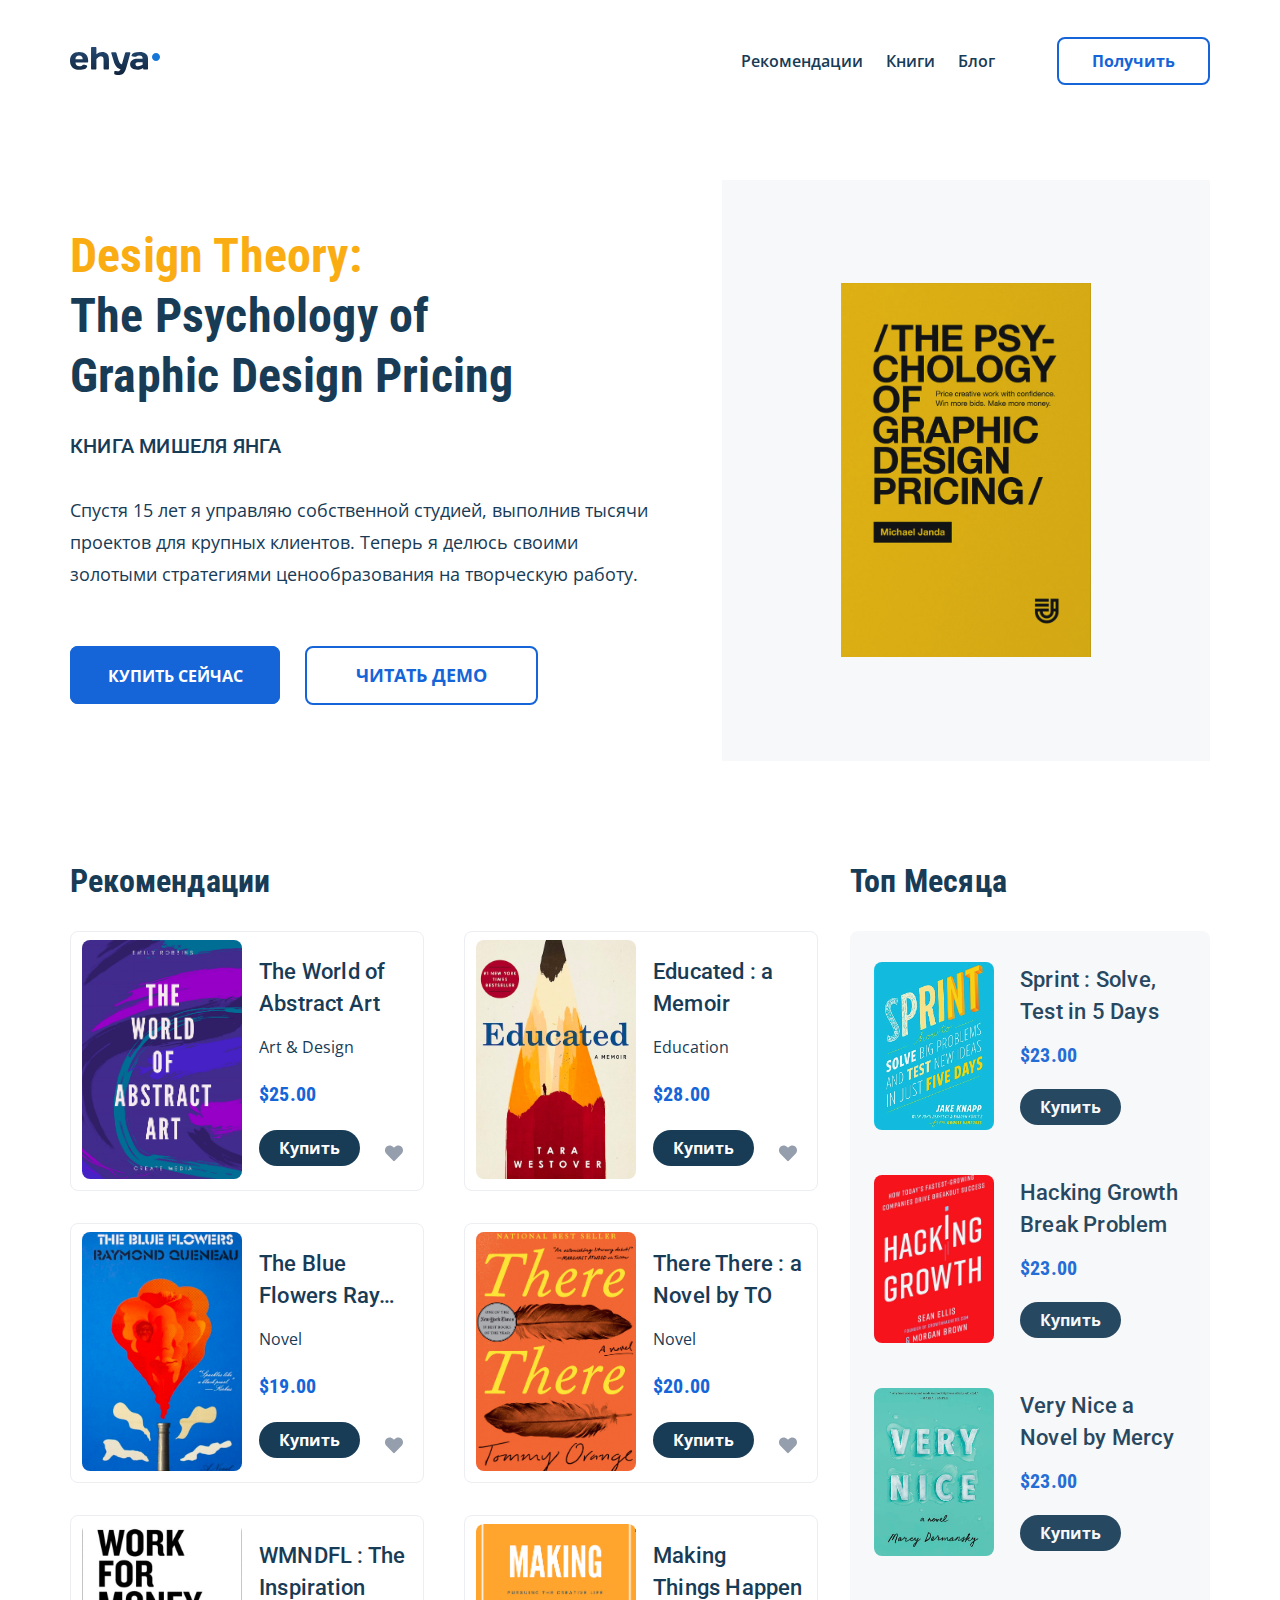
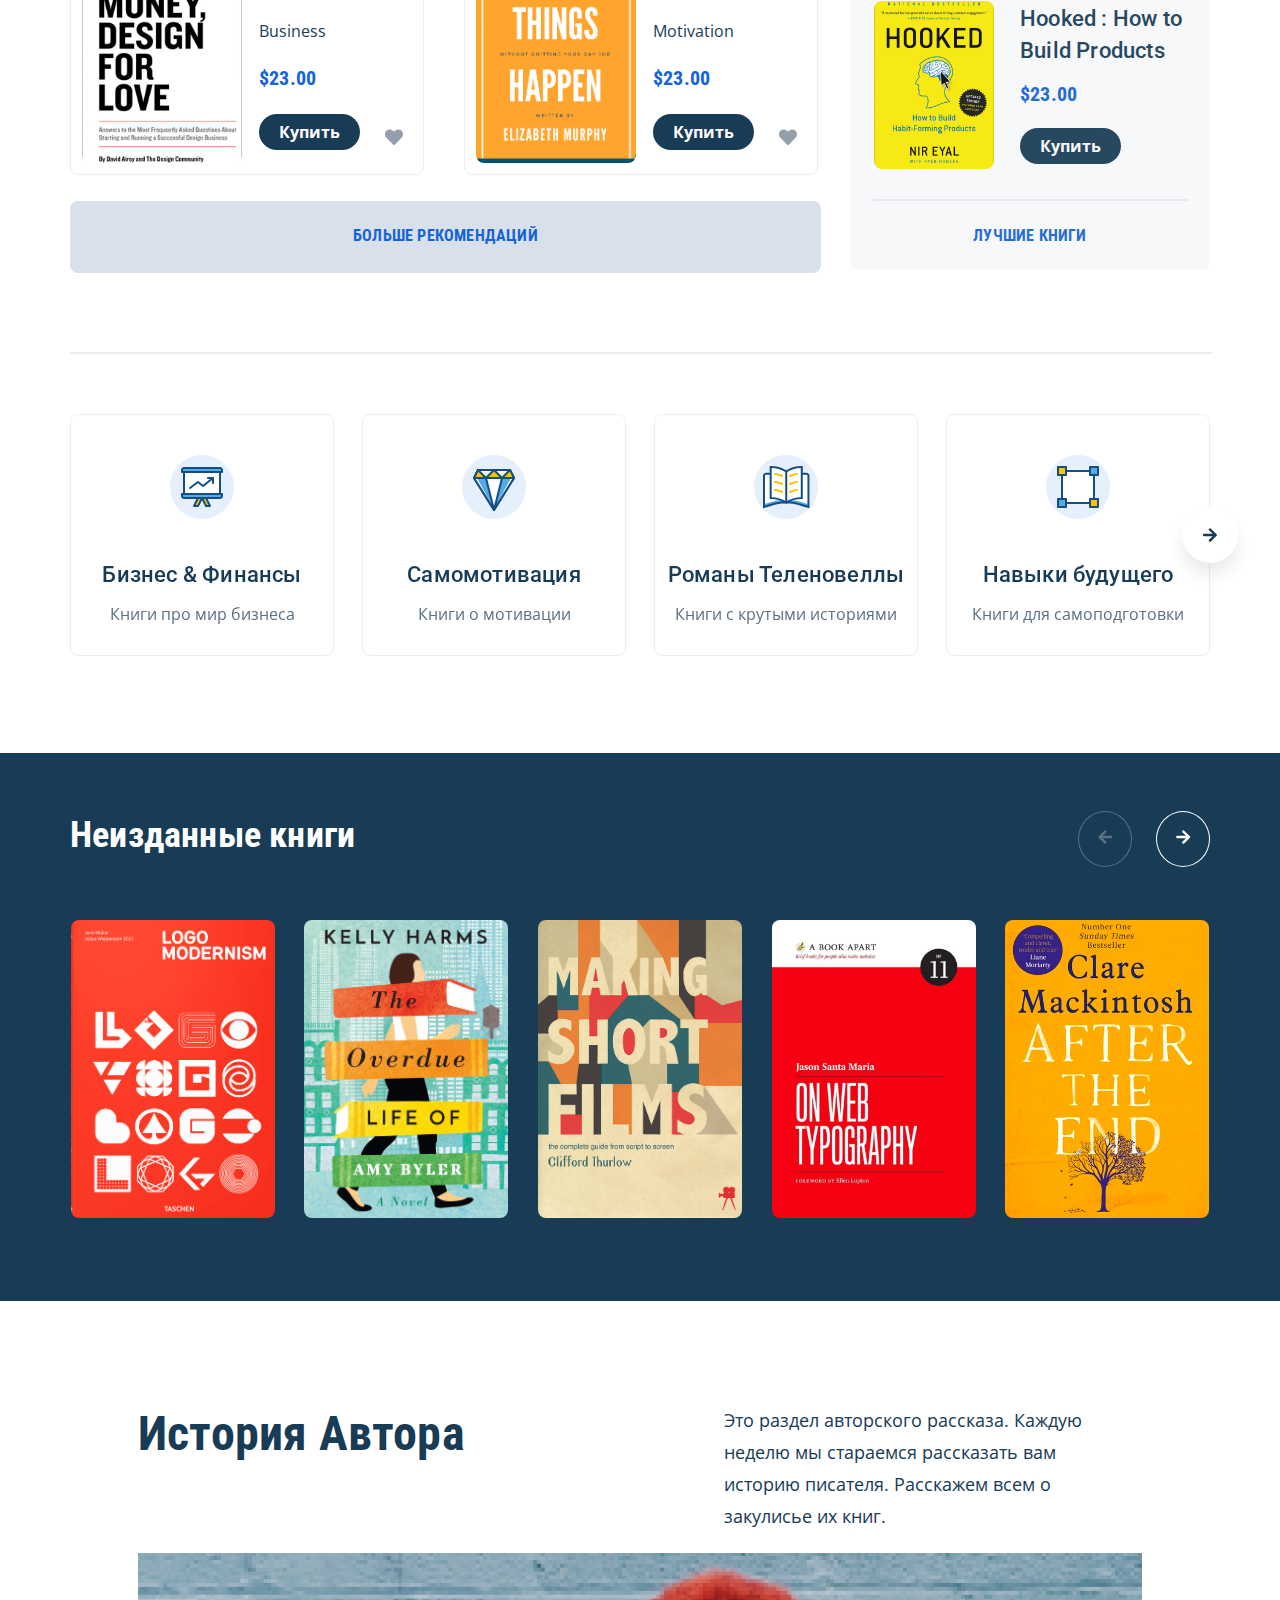
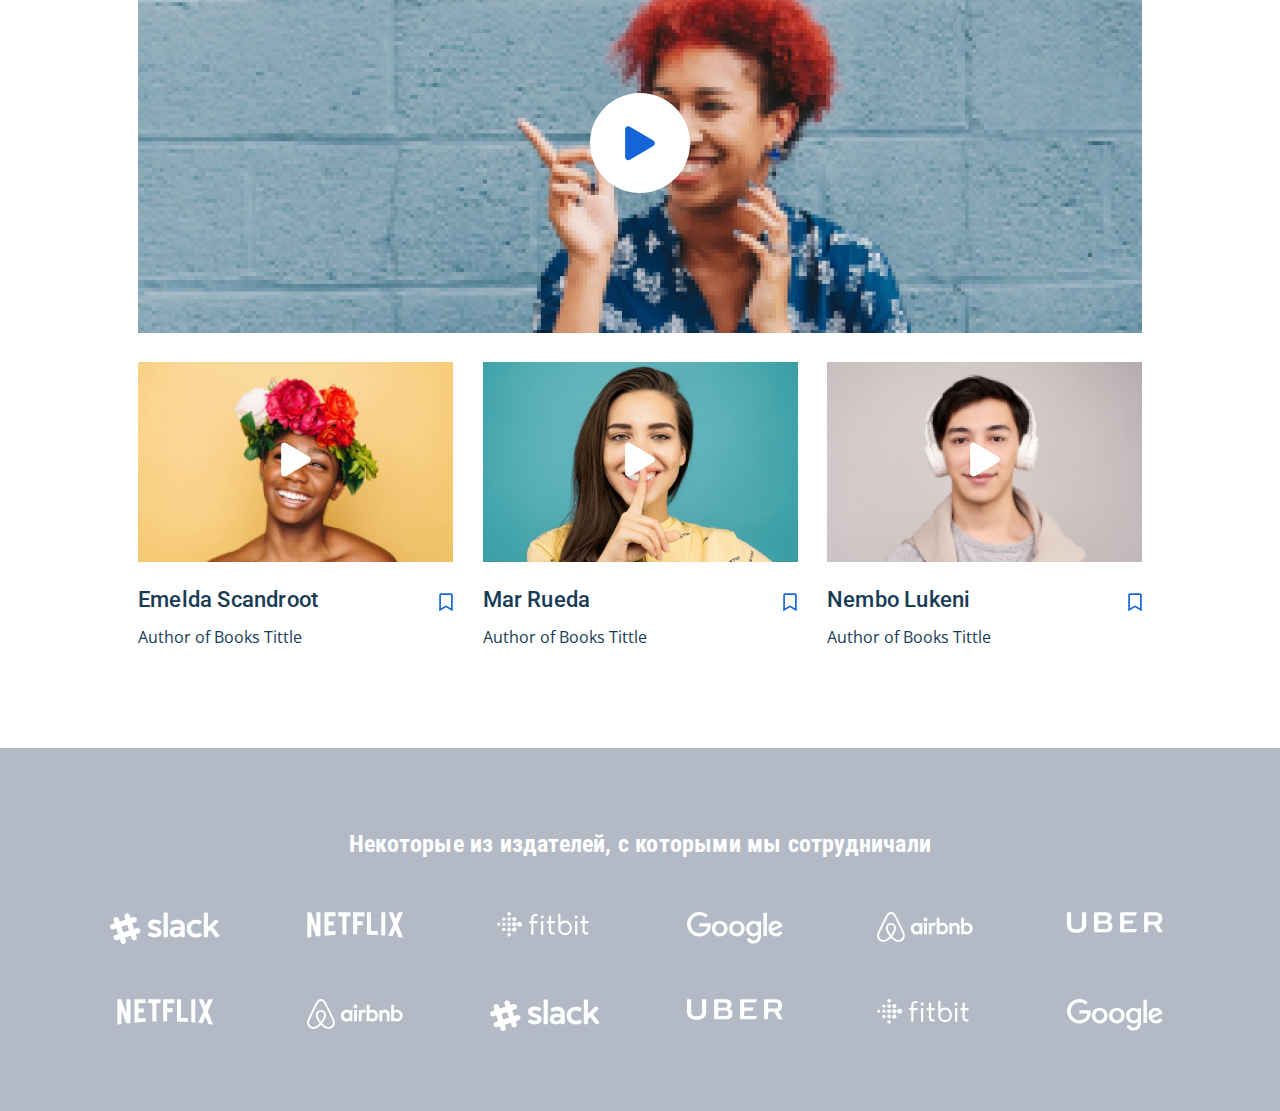
==== commit ded90d30: "create: section partners" ====
--- a/index.html
+++ b/index.html
@@ -606,5 +606,75 @@
       <!-- /.container story__container -->
     </section>
     <!-- /.story -->
+    <section class="partners">
+      <div class="container partners__container">
+        <h3 class="partners__title">Некоторые из издателей, с которыми мы сотрудничали
+</h3>
+<ul class="partners-list">
+  <li class="partners-list__item partners-list__item-1">
+    <a href="#!" class="partners-list__link">
+      <svg class="partners-list__icon" width="110" height="32"><path d="M19.701 3.2c-.437-1.435-1.97-2.207-3.393-1.766-1.422.442-2.189 1.987-1.75 3.421l7.004 21.738c.493 1.324 1.916 2.097 3.284 1.71 1.423-.441 2.298-1.93 1.86-3.365 0-.055-7.005-21.738-7.005-21.738zM8.866 6.786c-.438-1.434-1.97-2.207-3.393-1.765-1.423.441-2.19 1.986-1.752 3.42l7.005 21.738c.493 1.324 1.916 2.097 3.284 1.71 1.423-.44 2.298-1.93 1.86-3.365 0-.055-7.004-21.738-7.004-21.738z" /><path d="M28.567 21.241c1.423-.441 2.19-1.986 1.751-3.42-.437-1.435-1.97-2.207-3.393-1.766L5.308 23.062c-1.313.497-2.08 1.931-1.696 3.31.438 1.435 1.915 2.318 3.338 1.876.11 0 21.617-7.007 21.617-7.007z" /><path d="M9.796 27.366a179.933 179.933 0 005.144-1.71 183.86 183.86 0 00-1.696-5.187l-5.145 1.71 1.697 5.187zM20.687 23.78c1.97-.663 3.776-1.215 5.144-1.711a183.86 183.86 0 00-1.697-5.186l-5.144 1.71 1.697 5.186zM25.01 10.262c1.423-.441 2.189-1.986 1.751-3.42-.438-1.435-1.97-2.208-3.393-1.766L1.806 12.138c-1.313.496-2.08 1.93-1.697 3.31.438 1.49 1.916 2.373 3.339 1.876.054 0 21.562-7.062 21.562-7.062z" /><path d="M6.293 16.386a180.335 180.335 0 005.145-1.71c-.657-1.986-1.204-3.807-1.697-5.186L4.597 11.2l1.696 5.186zM17.13 12.855c1.97-.662 3.775-1.214 5.144-1.71-.657-1.986-1.204-3.807-1.697-5.186l-5.144 1.71 1.696 5.186zM50.403 8.938c.93.441 1.04.717.274 2.152-.767 1.49-.93 1.544-1.916 1.158-1.204-.496-2.681-.882-3.667-.882-1.587 0-2.626.551-2.626 1.434 0 2.869 9.139 1.324 9.139 7.503 0 3.09-2.627 5.131-6.567 5.131-2.08 0-4.652-.717-6.403-1.6-.876-.44-.93-.717-.164-2.206.656-1.27.875-1.435 1.806-1.049 1.532.662 3.393 1.159 4.706 1.159 1.478 0 2.408-.607 2.408-1.49 0-2.814-9.303-1.49-9.303-7.448 0-3.145 2.626-5.297 6.512-5.297 1.86.166 4.214.718 5.801 1.435zM57.791 1.655v22.952c0 .33-.383.717-.876.717h-2.407c-.548 0-.876-.386-.876-.717V1.655c0-1.158.328-1.214 2.08-1.214 1.97-.055 2.079.11 2.079 1.214z" /><path fill-rule="evenodd" clip-rule="evenodd" d="M74.756 24.386V14.51c0-4.303-2.9-6.841-7.497-6.841-2.08 0-4.378.662-6.02 1.765-.876.552-.876.828 0 2.207.93 1.38 1.094 1.435 1.97.938 1.094-.662 2.463-1.103 3.612-1.103 2.408 0 3.83 1.103 3.83 2.924v1.159c-1.148-.497-2.571-.773-4.104-.773-4.104 0-6.786 2.207-6.786 5.517 0 3.09 2.408 5.187 5.965 5.187 1.861 0 3.722-.773 4.98-2.207l-.054 1.048c-.055.552.328.938.875.938h2.354c.492 0 .875-.331.875-.883zM66.22 22.18c-1.478 0-2.463-.772-2.463-1.93 0-1.435 1.478-2.539 3.667-2.539 1.04 0 2.244.166 3.174.552v1.545c-.93 1.49-2.572 2.372-4.378 2.372z" /><path d="M91.01 8.993c.876.497.876.773-.055 2.262-.875 1.38-1.04 1.49-2.025.993-.711-.386-1.915-.717-2.845-.717-3.01 0-4.98 1.986-4.98 5.02 0 3.146 1.97 5.242 4.98 5.242 1.04 0 2.353-.386 3.174-.883.875-.496 1.04-.496 1.97.883.82 1.27.82 1.545.055 2.097-1.314.938-3.448 1.655-5.309 1.655-5.527 0-9.249-3.586-9.249-8.938s3.722-8.883 9.304-8.883c1.751-.055 3.721.497 4.98 1.27zM109.124 23.117c.712.883.438 1.214-1.313 1.821-1.751.662-2.025.607-2.627-.22l-4.98-6.677-2.244 2.152v4.359c0 .33-.383.717-.875.717h-2.408c-.548 0-.876-.386-.876-.717V1.655c0-1.158.328-1.214 2.08-1.214 2.024 0 2.08.166 2.08 1.214v13.02l6.785-6.565c.766-.717 1.149-.662 2.518.221 1.477.938 1.587 1.214.875 1.931l-5.035 4.966 6.02 7.89z" /></svg>
+    </a>
+  </li>
+  <li class="partners-list__item partners-list__item-2">
+    <a href="#!" class="partners-list__link">
+      <svg class="partners-list__icon" width="96" height="26"><path fill-rule="evenodd" clip-rule="evenodd" d="M10.76 24.35c-.553.056-1.114.114-1.688.184l-4.608-13.33v13.898c-1.44.142-2.736.33-4.128.567V.19h3.84l5.232 14.466V.189h4.08v23.826c-.902.148-1.803.24-2.728.335zM24.292 9.5a119.19 119.19 0 012.588-.045v3.97c-1.776 0-3.888 0-5.424.095v5.91c.748-.046 1.5-.096 2.257-.146 1.622-.107 3.258-.216 4.895-.28v3.829l-11.184.85V.19h11.184V4.16h-7.152v5.39c.81 0 1.835-.026 2.835-.05zm15.116-5.293h4.176s0-4.018.048-4.018H31.2v4.018h4.176V22.55c1.296-.047 2.688-.047 4.032-.047V4.207zM50.16 9.265h5.52v3.971h-5.52v9.03h-3.984V.188h11.28V4.16H50.16v5.105zm18.058 9.692a112.27 112.27 0 00-4.186-.19V.19H60v22.313c3.696.094 7.296.283 10.896.52v-3.924c-.886-.037-1.78-.089-2.678-.14zm7.448 4.436c.865.051 1.744.103 2.622.196V.19h-3.984v23.116c.449.033.904.06 1.362.088zm15.15-11.102L95.952.189h-4.464l-2.832 6.666-2.64-6.666h-4.32L86.4 12.15l-5.184 11.63c.576.075 1.152.135 1.728.196.864.09 1.728.181 2.592.323l2.976-6.76 2.88 7.375c.538.082 1.07.171 1.6.26.984.163 1.962.326 2.96.449L90.816 12.29z" /></svg>
+    </a>
+  </li>
+  <li class="partners-list__item partners-list__item-3">
+    <a href="#!" class="partners-list__link">
+      <svg class="partners-list__icon" width="96" height="25"><path fill-rule="evenodd" clip-rule="evenodd" d="M14.016 1.84c0 .99-.864 1.84-1.872 1.84s-1.872-.85-1.872-1.84c0-.99.864-1.84 1.872-1.84s1.872.85 1.872 1.84zm-1.872 3.349c-1.104 0-1.968.849-1.968 1.934s.864 1.934 1.968 1.934 1.968-.85 1.968-1.934c0-1.132-.864-1.934-1.968-1.934zm-2.016 7.122c0-1.085.912-1.98 2.016-1.98s2.064.895 2.016 1.98c0 1.085-.912 1.982-2.016 1.982s-2.016-.897-2.016-1.982zm2.016 3.255c-1.104 0-1.968.85-1.968 1.934 0 1.085.864 1.934 1.968 1.934s1.968-.85 1.968-1.934c0-1.038-.864-1.934-1.968-1.934zm-1.872 7.17c0-.99.864-1.84 1.872-1.84 1.056 0 1.872.85 1.872 1.84 0 .99-.864 1.84-1.872 1.84s-1.872-.85-1.872-1.84zm7.056-17.783c-1.2 0-2.208.99-2.208 2.17 0 1.179 1.008 2.17 2.208 2.17 1.2 0 2.208-.991 2.208-2.17 0-1.18-1.008-2.17-2.208-2.17zm-2.304 7.405c0-1.273 1.056-2.264 2.304-2.264 1.248 0 2.304.99 2.304 2.264 0 1.274-1.056 2.265-2.304 2.265-1.296 0-2.304-1.038-2.304-2.264zm2.304 2.972c-1.2 0-2.208.99-2.208 2.17s1.008 2.17 2.208 2.17c1.2 0 2.208-.99 2.208-2.17s-1.008-2.17-2.208-2.17zm2.784-3.019c0-1.415 1.2-2.5 2.544-2.5s2.448 1.085 2.544 2.5c0 1.415-1.104 2.5-2.544 2.5s-2.544-1.179-2.544-2.5zm-13.2-6.886c-.912 0-1.68.754-1.68 1.65 0 .897.768 1.651 1.68 1.651.912 0 1.68-.754 1.68-1.65 0-.897-.72-1.651-1.68-1.651zM5.136 12.31c0-.99.768-1.745 1.776-1.745s1.776.755 1.776 1.745c0 .99-.768 1.746-1.776 1.746s-1.776-.755-1.776-1.746zm1.776 3.49c-.912 0-1.68.756-1.68 1.652 0 .896.768 1.65 1.68 1.65.912 0 1.68-.754 1.68-1.65 0-.896-.72-1.651-1.68-1.651zM.144 12.359c0-.849.672-1.509 1.536-1.509s1.536.66 1.536 1.51c0 .848-.672 1.509-1.536 1.509s-1.536-.66-1.536-1.51z" /><path d="M44.304 9.104c-.192 0-.336.189-.336.33V22.5c0 .189.192.33.336.33h1.584c.192 0 .336-.188.336-.33V9.434c0-.189-.192-.33-.336-.33h-1.584zM45.168 3.585c-.864 0-1.536.66-1.536 1.51 0 .848.672 1.509 1.536 1.509s1.536-.66 1.536-1.51c0-.849-.72-1.509-1.536-1.509zM78.384 9.104c-.192 0-.336.189-.336.33V22.5c0 .189.192.33.336.33h1.584c.192 0 .336-.188.336-.33V9.434c0-.189-.192-.33-.336-.33h-1.584zM79.152 3.585c-.864 0-1.536.66-1.536 1.51 0 .848.672 1.509 1.536 1.509s1.536-.66 1.536-1.51c0-.849-.672-1.509-1.536-1.509z" /><path fill-rule="evenodd" clip-rule="evenodd" d="M95.359 21.4a.3.3 0 01-.093.157c0 .094-.1.188-.3.141l.077.088a.078.078 0 01-.027.007h-.15l.35.424h.2l-.373-.43a.512.512 0 00.057-.03c.049-.026.107-.059.166-.059.1 0 .1-.094.1-.189 0-.038 0-.077-.007-.11zm-.693.393v-.566h.35c.1 0 .2 0 .25.094.059 0 .083.033.093.079.007-.032.007-.06.007-.08v-.093s0-.095-.1-.095c0 0-.1-.094-.2-.094h-.65v1.18h.2v-.425h.05z" fill="#8C98A4"/><path fill-rule="evenodd" clip-rule="evenodd" d="M93.792 21.65c0-.565.528-1.084 1.104-1.084.624 0 1.104.472 1.104 1.085 0 .566-.528 1.085-1.104 1.085-.576 0-1.104-.519-1.104-1.085zm.096 0c0 .567.432.992 1.008.992.528 0 1.008-.425 1.008-.991 0-.566-.432-.99-1.008-.99-.576 0-1.008.424-1.008.99z" fill="#8C98A4"/><path d="M57.504 11.226c.192 0 .336-.188.336-.33V9.34c0-.189-.192-.33-.336-.33h-3.408v-5c0-.19-.192-.33-.336-.33h-1.584c-.192 0-.336.188-.336.33v5h-1.68c-.192 0-.336.188-.336.33v1.556c0 .189.192.33.336.33h1.68v7.548c0 2.311 1.584 3.82 3.888 3.82h1.68c.192 0 .336-.188.336-.33v-1.556c0-.19-.192-.33-.336-.33h-1.44c-1.104 0-1.872-.755-1.872-1.934v-7.265h3.408v.047zM91.2 11.226c.192 0 .336-.188.336-.33V9.34c0-.189-.192-.33-.336-.33h-3.408v-5c0-.19-.192-.33-.336-.33h-1.584c-.192 0-.336.188-.336.33v5h-1.68c-.192 0-.336.188-.336.33v1.556c0 .189.192.33.336.33h1.68v7.548c0 2.311 1.584 3.82 3.888 3.82h1.68c.192 0 .336-.188.336-.33v-1.556c0-.19-.192-.33-.336-.33h-1.536c-1.104 0-1.872-.755-1.872-1.934v-7.265h3.456l.048.047zM34.224 11.226v11.132c0 .19.192.33.336.33h1.584c.192 0 .336-.188.336-.33V11.226h3.744c.192 0 .336-.188.336-.33V9.34c0-.189-.192-.33-.336-.33H36.48V6.084c0-1.18.864-1.981 1.872-1.981h1.872c.192 0 .336-.189.336-.33V2.217c0-.189-.192-.33-.336-.33h-1.776c-2.352 0-4.224 1.934-4.224 4.15V9.01h-1.68c-.192 0-.336.19-.336.33v1.557c0 .189.192.33.336.33h1.68z" /><path fill-rule="evenodd" clip-rule="evenodd" d="M68.112 8.585c1.872 0 3.648.755 4.896 2.075 1.248 1.321 1.92 3.16 1.92 5.19 0 5.046-3.504 7.31-6.864 7.31-3.408 0-6.864-2.217-6.864-7.31V2.122c0-.142.144-.33.336-.33h1.584c.144 0 .336.141.336.33v8.302c1.104-1.085 2.88-1.84 4.656-1.84zm-4.704 7.311c0 2.5 1.248 5.142 4.656 5.142 3.408 0 4.608-2.642 4.656-5.142 0-3.019-1.872-5.094-4.656-5.094s-4.656 2.028-4.656 5.094z" /></svg>
+    </a>
+  </li>
+  <li class="partners-list__item partners-list__item-4">
+    <a href="#!" class="partners-list__link">
+      <svg class="partners-list__icon" width="96" height="32"><path d="M23.627 11.126H12.435v3.3h7.959c-.398 4.65-4.278 6.7-7.909 6.7-4.676 0-8.754-3.7-8.754-8.85 0-5.05 3.88-8.95 8.754-8.95 3.78 0 5.969 2.4 5.969 2.4l2.288-2.4s-2.985-3.3-8.406-3.3C5.422-.024.099 5.826.099 12.176c0 6.2 5.024 12.25 12.436 12.25 6.516 0 11.29-4.45 11.29-11.1 0-1.4-.198-2.2-.198-2.2z" /><path fill-rule="evenodd" clip-rule="evenodd" d="M24.87 16.476c0-4.2 3.283-7.8 7.86-7.8 3.78 0 7.859 2.7 7.908 7.9 0 4.6-3.481 7.85-7.809 7.85-4.775 0-7.959-3.65-7.959-7.95zm12.287.1c0-2.9-2.14-4.75-4.378-4.75-2.537 0-4.476 2-4.427 4.7 0 2.8 1.94 4.8 4.427 4.8 2.288 0 4.377-1.85 4.377-4.75zM41.981 16.476c0-4.2 3.283-7.8 7.86-7.8 3.78 0 7.858 2.7 7.908 7.9 0 4.6-3.482 7.85-7.81 7.85-4.774 0-7.958-3.65-7.958-7.95zm12.286.1c0-2.9-2.139-4.75-4.377-4.75-2.537 0-4.477 2-4.427 4.7 0 2.8 1.94 4.8 4.427 4.8 2.288 0 4.377-1.85 4.377-4.75zM59.092 16.576c0-4.15 3.283-7.85 7.511-7.85 1.84 0 3.233.7 4.129 1.8v-1.35h3.282v14.15c0 5.55-3.183 8.2-7.361 8.2-3.83 0-5.97-2.35-7.014-4.6l3.035-1.25c.447 1 1.641 2.8 4.029 2.8 2.487 0 4.128-1.65 4.128-4.35v-1.55c-.945 1.05-2.089 1.9-4.327 1.9-3.582 0-7.412-3.2-7.412-7.9zm11.988.05c0-3-2.14-4.8-4.178-4.8-2.19 0-4.328 1.75-4.378 4.85 0 2.85 2.09 4.7 4.328 4.7 2.139 0 4.228-1.65 4.228-4.75zM81.426 16.526c0-4.7 3.332-7.85 7.312-7.85 3.084 0 5.422 2.1 6.466 4.5l.547 1.3-10.495 4.4c.647 1.2 1.641 2.4 3.83 2.4 1.94 0 3.134-1.05 3.83-2.15l2.736 1.85c-1.194 1.6-3.283 3.45-6.566 3.45-3.93 0-7.66-2.95-7.66-7.9zm10.346-3.1c-.497-.95-1.492-1.7-2.935-1.7-2.238 0-4.427 2.35-4.029 4.65l6.964-2.95z" /><path d="M76.452 23.976h3.432V.776h-3.432v23.2z" /></svg>
+    </a>
+  </li>
+  <li class="partners-list__item partners-list__item-5">
+    <a href="#!" class="partners-list__link">
+      <svg class="partners-list__icon" width="96" height="30"><path fill-rule="evenodd" clip-rule="evenodd" d="M27.415 21.238a6.21 6.21 0 01.382 3.19c-.334 2.191-1.767 4.096-3.869 4.953-.764.333-1.576.476-2.436.476-.238 0-.525 0-.764-.047-1.003-.096-2.006-.43-3.009-1-1.194-.667-2.388-1.667-3.725-3.096-1.337 1.429-2.484 2.429-3.725 3.096-1.003.57-2.006.857-3.01 1-.119 0-.25.011-.381.023-.132.012-.263.024-.382.024-.86 0-1.672-.143-2.436-.476-2.054-.857-3.582-2.714-3.917-4.953-.143-1.095 0-2.142.382-3.19.144-.428.287-.762.43-1.095.239-.524.478-1.048.669-1.524l.048-.048c2.101-4.476 4.298-9 6.59-13.476l.096-.19c.239-.429.478-.905.717-1.381l.193-.307c.273-.435.558-.89.905-1.312 1.003-1.143 2.34-1.81 3.821-1.81 1.433 0 2.818.667 3.773 1.857.478.524.812 1.096 1.099 1.62.239.476.477.952.716 1.38l.096.19c2.34 4.477 4.537 9 6.59 13.477h.048c.191.476.43 1 .669 1.524.143.333.287.714.43 1.095zM50.484 7.571c0 1.096-.86 1.953-1.959 1.953a1.934 1.934 0 01-1.958-1.953c0-1.095.86-1.952 1.958-1.952 1.147.048 1.959.905 1.959 1.952zm-7.977 3.905v.476s-.907-1.19-2.913-1.19c-3.248 0-5.78 2.476-5.78 5.905 0 3.38 2.532 5.904 5.78 5.904 2.006 0 2.913-1.238 2.913-1.238v.524c0 .238.192.429.43.429h2.436V11.048h-2.436c-.286 0-.43.19-.43.428zm-2.435 8.381c1.098 0 2.006-.571 2.435-1.238v-4c-.43-.619-1.385-1.238-2.435-1.238-1.91 0-3.391 1.19-3.391 3.238s1.48 3.238 3.39 3.238zm9.886-8.81v11.191h-2.865v-11.19h2.865zm37.063.905s.955-1.19 2.913-1.19c3.248 0 5.78 2.476 5.78 5.857 0 3.381-2.532 5.905-5.78 5.905-2.006 0-2.913-1.238-2.913-1.238v.523a.427.427 0 01-.43.43h-2.436V5.666h2.866v6.285zm2.436 7.857a2.994 2.994 0 01-2.436-1.238v-4c.43-.619 1.385-1.238 2.436-1.238 1.91 0 3.39 1.19 3.39 3.238s-1.48 3.238-3.39 3.238zm-6.782 2.477v-6.667c0-1.905-.382-2.952-1.338-3.762-.86-.714-1.91-1.095-3.152-1.095-1.098 0-2.197.333-3.057 1.19v-.476a.427.427 0 00-.43-.428h-2.292v11.238h2.866v-7.81c.573-.667 1.48-1.095 2.34-1.095 1.576 0 2.197.714 2.197 2.571v6.334h2.866zM65.433 10.762c-1.958 0-2.914 1.19-2.914 1.19V5.667h-2.865v16.571h2.435c.24 0 .43-.19.43-.428v-.524s.908 1.238 2.914 1.238c3.248 0 5.779-2.524 5.779-5.905.048-3.38-2.484-5.857-5.78-5.857zm-2.914 7.81a2.994 2.994 0 002.436 1.238c1.91 0 3.391-1.191 3.391-3.239 0-2.047-1.48-3.238-3.39-3.238-1.052 0-2.007.62-2.437 1.238v4zm-5.301-7.81c.86 0 1.337.143 1.337.143v2.666s-2.388-.81-3.868.905v7.81H51.82V11.048h2.436c.239 0 .43.19.43.428v.476c.477-.619 1.623-1.19 2.53-1.19zm-43.272 12c-1.624-2.048-2.674-3.953-3.009-5.524-.143-.667-.19-1.286-.095-1.81.047-.476.239-.904.477-1.238a3.192 3.192 0 012.627-1.333c1.099 0 2.102.476 2.627 1.334.239.38.43.761.478 1.237.095.524.048 1.143-.096 1.81-.334 1.572-1.385 3.476-3.009 5.524zm9.218 4.905a4.288 4.288 0 002.723-3.477c.095-.81 0-1.523-.144-2.285a6.567 6.567 0 00-.19-.48c-.06-.143-.126-.298-.192-.473-.12-.238-.227-.488-.334-.738-.108-.25-.215-.5-.335-.738v-.047A344.693 344.693 0 0018.15 6.047l-.095-.19a36.778 36.778 0 00-.717-1.382c-.238-.476-.525-.952-.86-1.333a3.137 3.137 0 00-2.388-1.095c-.907 0-1.767.38-2.388 1.095a7.93 7.93 0 00-.86 1.333c-.238.476-.477.953-.716 1.381l-.095.19C7.69 10.478 5.493 15 3.439 19.43l-.048.047c-.239.476-.478 1-.669 1.476-.143.334-.286.667-.382.953a4.507 4.507 0 00-.286 2.333c.19 1.524 1.242 2.857 2.722 3.476.669.238 1.433.381 2.245.286a6.205 6.205 0 002.292-.762c1.051-.619 2.15-1.524 3.391-2.905-1.958-2.428-3.2-4.666-3.63-6.619-.238-.904-.286-1.762-.143-2.523.144-.763.382-1.43.812-2.048.908-1.286 2.484-2.095 4.203-2.095 1.72 0 3.296.761 4.203 2.095.43.619.669 1.285.812 2.047.096.762.048 1.62-.143 2.524-.478 1.953-1.672 4.143-3.63 6.572 1.242 1.38 2.293 2.285 3.391 2.904.812.429 1.529.667 2.293.762.812.096 1.576 0 2.292-.285z" /></svg>
+    </a>
+  </li>
+  <li class="partners-list__item partners-list__item-6">
+    <a href="#!" class="partners-list__link">
+      <svg class="partners-list__icon" width="96" height="21"><path d="M15.045.733v11.28c0 3.761-1.624 5.324-5.445 5.324-3.82 0-5.445-1.563-5.445-5.323V.244H.478C.143.244 0 .391 0 .733V12.16c0 6.3 3.916 8.498 9.6 8.498 5.684 0 9.6-2.198 9.6-8.498V.244h-3.678c-.286 0-.477.147-.477.489zM68.394 3.516c.287 0 .43-.097.525-.342L69.97.488c.048-.146 0-.244-.143-.244H55.02c-1.385 0-1.91.44-1.91 1.416v17.484c0 .83.382 1.172 1.48 1.172h13.803c.287 0 .43-.097.525-.342l1.051-2.686c.048-.146 0-.244-.143-.244H57.17V13.48c0-1.22.669-1.807 2.436-1.807h5.492c.287 0 .43-.098.526-.342l1.003-2.588c.048-.147 0-.244-.143-.244h-9.362V3.516h11.272z" /><path fill-rule="evenodd" clip-rule="evenodd" d="M44.609 5.323c0 1.905-.669 3.516-2.293 4.396 2.197.634 3.2 2.637 3.153 5.03 0 4.004-2.77 5.567-6.64 5.567H28.562c-1.098 0-1.48-.342-1.48-1.172V1.66c0-.976.525-1.416 1.91-1.416h8.406c3.678 0 7.212.635 7.212 5.08zm-13.42-1.856h6.495c2.149 0 2.77.83 2.77 2.589 0 1.71-.621 2.588-2.77 2.588h-6.496V3.467zm7.259 13.626h-7.26V13.43c0-1.22.669-1.807 2.436-1.807h4.824c2.292 0 2.961.928 2.961 2.735 0 1.856-.669 2.735-2.961 2.735zM91.272 12.258l4.394 7.716c.095.098.095.342-.24.342h-3.725c-.275 0-.374-.135-.508-.32a6.033 6.033 0 00-.017-.022l-3.964-7.325h-3.63c-1.767 0-2.436.586-2.436 1.807v5.86h-3.582c-.334 0-.477-.146-.477-.488V1.66c0-.976.525-1.416 1.91-1.416h8.406c4.872 0 7.833 1.319 7.833 6.202 0 3.76-1.767 5.226-3.964 5.812zM81.146 9.572h6.83c2.58 0 3.105-1.026 3.105-3.077 0-2.002-.574-3.028-3.105-3.028h-6.83v6.105z" /></svg>
+    </a>
+  </li>
+  <li class="partners-list__item partners-list__item-7">
+    <a href="#!" class="partners-list__link">
+      <svg class="partners-list__icon" width="96" height="26"><path fill-rule="evenodd" clip-rule="evenodd" d="M10.76 24.35c-.553.056-1.114.114-1.688.184l-4.608-13.33v13.898c-1.44.142-2.736.33-4.128.567V.19h3.84l5.232 14.466V.189h4.08v23.826c-.902.148-1.803.24-2.728.335zM24.292 9.5a119.19 119.19 0 012.588-.045v3.97c-1.776 0-3.888 0-5.424.095v5.91c.748-.046 1.5-.096 2.257-.146 1.622-.107 3.258-.216 4.895-.28v3.829l-11.184.85V.19h11.184V4.16h-7.152v5.39c.81 0 1.835-.026 2.835-.05zm15.116-5.293h4.176s0-4.018.048-4.018H31.2v4.018h4.176V22.55c1.296-.047 2.688-.047 4.032-.047V4.207zM50.16 9.265h5.52v3.971h-5.52v9.03h-3.984V.188h11.28V4.16H50.16v5.105zm18.058 9.692a112.27 112.27 0 00-4.186-.19V.19H60v22.313c3.696.094 7.296.283 10.896.52v-3.924c-.886-.037-1.78-.089-2.678-.14zm7.448 4.436c.865.051 1.744.103 2.622.196V.19h-3.984v23.116c.449.033.904.06 1.362.088zm15.15-11.102L95.952.189h-4.464l-2.832 6.666-2.64-6.666h-4.32L86.4 12.15l-5.184 11.63c.576.075 1.152.135 1.728.196.864.09 1.728.181 2.592.323l2.976-6.76 2.88 7.375c.538.082 1.07.171 1.6.26.984.163 1.962.326 2.96.449L90.816 12.29z" /></svg>
+    </a>
+  </li>
+  <li class="partners-list__item partners-list__item-8">
+    <a href="#!" class="partners-list__link">
+      <svg class="partners-list__icon" width="96" height="30"><path fill-rule="evenodd" clip-rule="evenodd" d="M27.415 21.238a6.21 6.21 0 01.382 3.19c-.334 2.191-1.767 4.096-3.869 4.953-.764.333-1.576.476-2.436.476-.238 0-.525 0-.764-.047-1.003-.096-2.006-.43-3.009-1-1.194-.667-2.388-1.667-3.725-3.096-1.337 1.429-2.484 2.429-3.725 3.096-1.003.57-2.006.857-3.01 1-.119 0-.25.011-.381.023-.132.012-.263.024-.382.024-.86 0-1.672-.143-2.436-.476-2.054-.857-3.582-2.714-3.917-4.953-.143-1.095 0-2.142.382-3.19.144-.428.287-.762.43-1.095.239-.524.478-1.048.669-1.524l.048-.048c2.101-4.476 4.298-9 6.59-13.476l.096-.19c.239-.429.478-.905.717-1.381l.193-.307c.273-.435.558-.89.905-1.312 1.003-1.143 2.34-1.81 3.821-1.81 1.433 0 2.818.667 3.773 1.857.478.524.812 1.096 1.099 1.62.239.476.477.952.716 1.38l.096.19c2.34 4.477 4.537 9 6.59 13.477h.048c.191.476.43 1 .669 1.524.143.333.287.714.43 1.095zM50.484 7.571c0 1.096-.86 1.953-1.959 1.953a1.934 1.934 0 01-1.958-1.953c0-1.095.86-1.952 1.958-1.952 1.147.048 1.959.905 1.959 1.952zm-7.977 3.905v.476s-.907-1.19-2.913-1.19c-3.248 0-5.78 2.476-5.78 5.905 0 3.38 2.532 5.904 5.78 5.904 2.006 0 2.913-1.238 2.913-1.238v.524c0 .238.192.429.43.429h2.436V11.048h-2.436c-.286 0-.43.19-.43.428zm-2.435 8.381c1.098 0 2.006-.571 2.435-1.238v-4c-.43-.619-1.385-1.238-2.435-1.238-1.91 0-3.391 1.19-3.391 3.238s1.48 3.238 3.39 3.238zm9.886-8.81v11.191h-2.865v-11.19h2.865zm37.063.905s.955-1.19 2.913-1.19c3.248 0 5.78 2.476 5.78 5.857 0 3.381-2.532 5.905-5.78 5.905-2.006 0-2.913-1.238-2.913-1.238v.523a.427.427 0 01-.43.43h-2.436V5.666h2.866v6.285zm2.436 7.857a2.994 2.994 0 01-2.436-1.238v-4c.43-.619 1.385-1.238 2.436-1.238 1.91 0 3.39 1.19 3.39 3.238s-1.48 3.238-3.39 3.238zm-6.782 2.477v-6.667c0-1.905-.382-2.952-1.338-3.762-.86-.714-1.91-1.095-3.152-1.095-1.098 0-2.197.333-3.057 1.19v-.476a.427.427 0 00-.43-.428h-2.292v11.238h2.866v-7.81c.573-.667 1.48-1.095 2.34-1.095 1.576 0 2.197.714 2.197 2.571v6.334h2.866zM65.433 10.762c-1.958 0-2.914 1.19-2.914 1.19V5.667h-2.865v16.571h2.435c.24 0 .43-.19.43-.428v-.524s.908 1.238 2.914 1.238c3.248 0 5.779-2.524 5.779-5.905.048-3.38-2.484-5.857-5.78-5.857zm-2.914 7.81a2.994 2.994 0 002.436 1.238c1.91 0 3.391-1.191 3.391-3.239 0-2.047-1.48-3.238-3.39-3.238-1.052 0-2.007.62-2.437 1.238v4zm-5.301-7.81c.86 0 1.337.143 1.337.143v2.666s-2.388-.81-3.868.905v7.81H51.82V11.048h2.436c.239 0 .43.19.43.428v.476c.477-.619 1.623-1.19 2.53-1.19zm-43.272 12c-1.624-2.048-2.674-3.953-3.009-5.524-.143-.667-.19-1.286-.095-1.81.047-.476.239-.904.477-1.238a3.192 3.192 0 012.627-1.333c1.099 0 2.102.476 2.627 1.334.239.38.43.761.478 1.237.095.524.048 1.143-.096 1.81-.334 1.572-1.385 3.476-3.009 5.524zm9.218 4.905a4.288 4.288 0 002.723-3.477c.095-.81 0-1.523-.144-2.285a6.567 6.567 0 00-.19-.48c-.06-.143-.126-.298-.192-.473-.12-.238-.227-.488-.334-.738-.108-.25-.215-.5-.335-.738v-.047A344.693 344.693 0 0018.15 6.047l-.095-.19a36.778 36.778 0 00-.717-1.382c-.238-.476-.525-.952-.86-1.333a3.137 3.137 0 00-2.388-1.095c-.907 0-1.767.38-2.388 1.095a7.93 7.93 0 00-.86 1.333c-.238.476-.477.953-.716 1.381l-.095.19C7.69 10.478 5.493 15 3.439 19.43l-.048.047c-.239.476-.478 1-.669 1.476-.143.334-.286.667-.382.953a4.507 4.507 0 00-.286 2.333c.19 1.524 1.242 2.857 2.722 3.476.669.238 1.433.381 2.245.286a6.205 6.205 0 002.292-.762c1.051-.619 2.15-1.524 3.391-2.905-1.958-2.428-3.2-4.666-3.63-6.619-.238-.904-.286-1.762-.143-2.523.144-.763.382-1.43.812-2.048.908-1.286 2.484-2.095 4.203-2.095 1.72 0 3.296.761 4.203 2.095.43.619.669 1.285.812 2.047.096.762.048 1.62-.143 2.524-.478 1.953-1.672 4.143-3.63 6.572 1.242 1.38 2.293 2.285 3.391 2.904.812.429 1.529.667 2.293.762.812.096 1.576 0 2.292-.285z" /></svg>
+    </a>
+  </li>
+  <li class="partners-list__item partners-list__item-9">
+    <a href="#!" class="partners-list__link">
+      <svg class="partners-list__icon" width="110" height="32"><path d="M19.701 3.2c-.437-1.435-1.97-2.207-3.393-1.766-1.422.442-2.189 1.987-1.75 3.421l7.004 21.738c.493 1.324 1.916 2.097 3.284 1.71 1.423-.441 2.298-1.93 1.86-3.365 0-.055-7.005-21.738-7.005-21.738zM8.866 6.786c-.438-1.434-1.97-2.207-3.393-1.765-1.423.441-2.19 1.986-1.752 3.42l7.005 21.738c.493 1.324 1.916 2.097 3.284 1.71 1.423-.44 2.298-1.93 1.86-3.365 0-.055-7.004-21.738-7.004-21.738z" /><path d="M28.567 21.241c1.423-.441 2.19-1.986 1.751-3.42-.437-1.435-1.97-2.207-3.393-1.766L5.308 23.062c-1.313.497-2.08 1.931-1.696 3.31.438 1.435 1.915 2.318 3.338 1.876.11 0 21.617-7.007 21.617-7.007z" /><path d="M9.796 27.366a179.933 179.933 0 005.144-1.71 183.86 183.86 0 00-1.696-5.187l-5.145 1.71 1.697 5.187zM20.687 23.78c1.97-.663 3.776-1.215 5.144-1.711a183.86 183.86 0 00-1.697-5.186l-5.144 1.71 1.697 5.186zM25.01 10.262c1.423-.441 2.189-1.986 1.751-3.42-.438-1.435-1.97-2.208-3.393-1.766L1.806 12.138c-1.313.496-2.08 1.93-1.697 3.31.438 1.49 1.916 2.373 3.339 1.876.054 0 21.562-7.062 21.562-7.062z" /><path d="M6.293 16.386a180.335 180.335 0 005.145-1.71c-.657-1.986-1.204-3.807-1.697-5.186L4.597 11.2l1.696 5.186zM17.13 12.855c1.97-.662 3.775-1.214 5.144-1.71-.657-1.986-1.204-3.807-1.697-5.186l-5.144 1.71 1.696 5.186zM50.403 8.938c.93.441 1.04.717.274 2.152-.767 1.49-.93 1.544-1.916 1.158-1.204-.496-2.681-.882-3.667-.882-1.587 0-2.626.551-2.626 1.434 0 2.869 9.139 1.324 9.139 7.503 0 3.09-2.627 5.131-6.567 5.131-2.08 0-4.652-.717-6.403-1.6-.876-.44-.93-.717-.164-2.206.656-1.27.875-1.435 1.806-1.049 1.532.662 3.393 1.159 4.706 1.159 1.478 0 2.408-.607 2.408-1.49 0-2.814-9.303-1.49-9.303-7.448 0-3.145 2.626-5.297 6.512-5.297 1.86.166 4.214.718 5.801 1.435zM57.791 1.655v22.952c0 .33-.383.717-.876.717h-2.407c-.548 0-.876-.386-.876-.717V1.655c0-1.158.328-1.214 2.08-1.214 1.97-.055 2.079.11 2.079 1.214z" /><path fill-rule="evenodd" clip-rule="evenodd" d="M74.756 24.386V14.51c0-4.303-2.9-6.841-7.497-6.841-2.08 0-4.378.662-6.02 1.765-.876.552-.876.828 0 2.207.93 1.38 1.094 1.435 1.97.938 1.094-.662 2.463-1.103 3.612-1.103 2.408 0 3.83 1.103 3.83 2.924v1.159c-1.148-.497-2.571-.773-4.104-.773-4.104 0-6.786 2.207-6.786 5.517 0 3.09 2.408 5.187 5.965 5.187 1.861 0 3.722-.773 4.98-2.207l-.054 1.048c-.055.552.328.938.875.938h2.354c.492 0 .875-.331.875-.883zM66.22 22.18c-1.478 0-2.463-.772-2.463-1.93 0-1.435 1.478-2.539 3.667-2.539 1.04 0 2.244.166 3.174.552v1.545c-.93 1.49-2.572 2.372-4.378 2.372z" /><path d="M91.01 8.993c.876.497.876.773-.055 2.262-.875 1.38-1.04 1.49-2.025.993-.711-.386-1.915-.717-2.845-.717-3.01 0-4.98 1.986-4.98 5.02 0 3.146 1.97 5.242 4.98 5.242 1.04 0 2.353-.386 3.174-.883.875-.496 1.04-.496 1.97.883.82 1.27.82 1.545.055 2.097-1.314.938-3.448 1.655-5.309 1.655-5.527 0-9.249-3.586-9.249-8.938s3.722-8.883 9.304-8.883c1.751-.055 3.721.497 4.98 1.27zM109.124 23.117c.712.883.438 1.214-1.313 1.821-1.751.662-2.025.607-2.627-.22l-4.98-6.677-2.244 2.152v4.359c0 .33-.383.717-.875.717h-2.408c-.548 0-.876-.386-.876-.717V1.655c0-1.158.328-1.214 2.08-1.214 2.024 0 2.08.166 2.08 1.214v13.02l6.785-6.565c.766-.717 1.149-.662 2.518.221 1.477.938 1.587 1.214.875 1.931l-5.035 4.966 6.02 7.89z" /></svg>
+    </a>
+  </li>
+  <li class="partners-list__item partners-list__item-10">
+    <a href="#!" class="partners-list__link">
+      <svg class="partners-list__icon" width="96" height="21"><path d="M15.045.733v11.28c0 3.761-1.624 5.324-5.445 5.324-3.82 0-5.445-1.563-5.445-5.323V.244H.478C.143.244 0 .391 0 .733V12.16c0 6.3 3.916 8.498 9.6 8.498 5.684 0 9.6-2.198 9.6-8.498V.244h-3.678c-.286 0-.477.147-.477.489zM68.394 3.516c.287 0 .43-.097.525-.342L69.97.488c.048-.146 0-.244-.143-.244H55.02c-1.385 0-1.91.44-1.91 1.416v17.484c0 .83.382 1.172 1.48 1.172h13.803c.287 0 .43-.097.525-.342l1.051-2.686c.048-.146 0-.244-.143-.244H57.17V13.48c0-1.22.669-1.807 2.436-1.807h5.492c.287 0 .43-.098.526-.342l1.003-2.588c.048-.147 0-.244-.143-.244h-9.362V3.516h11.272z" /><path fill-rule="evenodd" clip-rule="evenodd" d="M44.609 5.323c0 1.905-.669 3.516-2.293 4.396 2.197.634 3.2 2.637 3.153 5.03 0 4.004-2.77 5.567-6.64 5.567H28.562c-1.098 0-1.48-.342-1.48-1.172V1.66c0-.976.525-1.416 1.91-1.416h8.406c3.678 0 7.212.635 7.212 5.08zm-13.42-1.856h6.495c2.149 0 2.77.83 2.77 2.589 0 1.71-.621 2.588-2.77 2.588h-6.496V3.467zm7.259 13.626h-7.26V13.43c0-1.22.669-1.807 2.436-1.807h4.824c2.292 0 2.961.928 2.961 2.735 0 1.856-.669 2.735-2.961 2.735zM91.272 12.258l4.394 7.716c.095.098.095.342-.24.342h-3.725c-.275 0-.374-.135-.508-.32a6.033 6.033 0 00-.017-.022l-3.964-7.325h-3.63c-1.767 0-2.436.586-2.436 1.807v5.86h-3.582c-.334 0-.477-.146-.477-.488V1.66c0-.976.525-1.416 1.91-1.416h8.406c4.872 0 7.833 1.319 7.833 6.202 0 3.76-1.767 5.226-3.964 5.812zM81.146 9.572h6.83c2.58 0 3.105-1.026 3.105-3.077 0-2.002-.574-3.028-3.105-3.028h-6.83v6.105z" /></svg>
+    </a>
+  </li>
+  <li class="partners-list__item partners-list__item-11">
+    <a href="#!" class="partners-list__link">
+      <svg class="partners-list__icon" width="96" height="25"><path fill-rule="evenodd" clip-rule="evenodd" d="M14.016 1.84c0 .99-.864 1.84-1.872 1.84s-1.872-.85-1.872-1.84c0-.99.864-1.84 1.872-1.84s1.872.85 1.872 1.84zm-1.872 3.349c-1.104 0-1.968.849-1.968 1.934s.864 1.934 1.968 1.934 1.968-.85 1.968-1.934c0-1.132-.864-1.934-1.968-1.934zm-2.016 7.122c0-1.085.912-1.98 2.016-1.98s2.064.895 2.016 1.98c0 1.085-.912 1.982-2.016 1.982s-2.016-.897-2.016-1.982zm2.016 3.255c-1.104 0-1.968.85-1.968 1.934 0 1.085.864 1.934 1.968 1.934s1.968-.85 1.968-1.934c0-1.038-.864-1.934-1.968-1.934zm-1.872 7.17c0-.99.864-1.84 1.872-1.84 1.056 0 1.872.85 1.872 1.84 0 .99-.864 1.84-1.872 1.84s-1.872-.85-1.872-1.84zm7.056-17.783c-1.2 0-2.208.99-2.208 2.17 0 1.179 1.008 2.17 2.208 2.17 1.2 0 2.208-.991 2.208-2.17 0-1.18-1.008-2.17-2.208-2.17zm-2.304 7.405c0-1.273 1.056-2.264 2.304-2.264 1.248 0 2.304.99 2.304 2.264 0 1.274-1.056 2.265-2.304 2.265-1.296 0-2.304-1.038-2.304-2.264zm2.304 2.972c-1.2 0-2.208.99-2.208 2.17s1.008 2.17 2.208 2.17c1.2 0 2.208-.99 2.208-2.17s-1.008-2.17-2.208-2.17zm2.784-3.019c0-1.415 1.2-2.5 2.544-2.5s2.448 1.085 2.544 2.5c0 1.415-1.104 2.5-2.544 2.5s-2.544-1.179-2.544-2.5zm-13.2-6.886c-.912 0-1.68.754-1.68 1.65 0 .897.768 1.651 1.68 1.651.912 0 1.68-.754 1.68-1.65 0-.897-.72-1.651-1.68-1.651zM5.136 12.31c0-.99.768-1.745 1.776-1.745s1.776.755 1.776 1.745c0 .99-.768 1.746-1.776 1.746s-1.776-.755-1.776-1.746zm1.776 3.49c-.912 0-1.68.756-1.68 1.652 0 .896.768 1.65 1.68 1.65.912 0 1.68-.754 1.68-1.65 0-.896-.72-1.651-1.68-1.651zM.144 12.359c0-.849.672-1.509 1.536-1.509s1.536.66 1.536 1.51c0 .848-.672 1.509-1.536 1.509s-1.536-.66-1.536-1.51z" /><path d="M44.304 9.104c-.192 0-.336.189-.336.33V22.5c0 .189.192.33.336.33h1.584c.192 0 .336-.188.336-.33V9.434c0-.189-.192-.33-.336-.33h-1.584zM45.168 3.585c-.864 0-1.536.66-1.536 1.51 0 .848.672 1.509 1.536 1.509s1.536-.66 1.536-1.51c0-.849-.72-1.509-1.536-1.509zM78.384 9.104c-.192 0-.336.189-.336.33V22.5c0 .189.192.33.336.33h1.584c.192 0 .336-.188.336-.33V9.434c0-.189-.192-.33-.336-.33h-1.584zM79.152 3.585c-.864 0-1.536.66-1.536 1.51 0 .848.672 1.509 1.536 1.509s1.536-.66 1.536-1.51c0-.849-.672-1.509-1.536-1.509z" /><path fill-rule="evenodd" clip-rule="evenodd" d="M95.359 21.4a.3.3 0 01-.093.157c0 .094-.1.188-.3.141l.077.088a.078.078 0 01-.027.007h-.15l.35.424h.2l-.373-.43a.512.512 0 00.057-.03c.049-.026.107-.059.166-.059.1 0 .1-.094.1-.189 0-.038 0-.077-.007-.11zm-.693.393v-.566h.35c.1 0 .2 0 .25.094.059 0 .083.033.093.079.007-.032.007-.06.007-.08v-.093s0-.095-.1-.095c0 0-.1-.094-.2-.094h-.65v1.18h.2v-.425h.05z" fill="#8C98A4"/><path fill-rule="evenodd" clip-rule="evenodd" d="M93.792 21.65c0-.565.528-1.084 1.104-1.084.624 0 1.104.472 1.104 1.085 0 .566-.528 1.085-1.104 1.085-.576 0-1.104-.519-1.104-1.085zm.096 0c0 .567.432.992 1.008.992.528 0 1.008-.425 1.008-.991 0-.566-.432-.99-1.008-.99-.576 0-1.008.424-1.008.99z" fill="#8C98A4"/><path d="M57.504 11.226c.192 0 .336-.188.336-.33V9.34c0-.189-.192-.33-.336-.33h-3.408v-5c0-.19-.192-.33-.336-.33h-1.584c-.192 0-.336.188-.336.33v5h-1.68c-.192 0-.336.188-.336.33v1.556c0 .189.192.33.336.33h1.68v7.548c0 2.311 1.584 3.82 3.888 3.82h1.68c.192 0 .336-.188.336-.33v-1.556c0-.19-.192-.33-.336-.33h-1.44c-1.104 0-1.872-.755-1.872-1.934v-7.265h3.408v.047zM91.2 11.226c.192 0 .336-.188.336-.33V9.34c0-.189-.192-.33-.336-.33h-3.408v-5c0-.19-.192-.33-.336-.33h-1.584c-.192 0-.336.188-.336.33v5h-1.68c-.192 0-.336.188-.336.33v1.556c0 .189.192.33.336.33h1.68v7.548c0 2.311 1.584 3.82 3.888 3.82h1.68c.192 0 .336-.188.336-.33v-1.556c0-.19-.192-.33-.336-.33h-1.536c-1.104 0-1.872-.755-1.872-1.934v-7.265h3.456l.048.047zM34.224 11.226v11.132c0 .19.192.33.336.33h1.584c.192 0 .336-.188.336-.33V11.226h3.744c.192 0 .336-.188.336-.33V9.34c0-.189-.192-.33-.336-.33H36.48V6.084c0-1.18.864-1.981 1.872-1.981h1.872c.192 0 .336-.189.336-.33V2.217c0-.189-.192-.33-.336-.33h-1.776c-2.352 0-4.224 1.934-4.224 4.15V9.01h-1.68c-.192 0-.336.19-.336.33v1.557c0 .189.192.33.336.33h1.68z" /><path fill-rule="evenodd" clip-rule="evenodd" d="M68.112 8.585c1.872 0 3.648.755 4.896 2.075 1.248 1.321 1.92 3.16 1.92 5.19 0 5.046-3.504 7.31-6.864 7.31-3.408 0-6.864-2.217-6.864-7.31V2.122c0-.142.144-.33.336-.33h1.584c.144 0 .336.141.336.33v8.302c1.104-1.085 2.88-1.84 4.656-1.84zm-4.704 7.311c0 2.5 1.248 5.142 4.656 5.142 3.408 0 4.608-2.642 4.656-5.142 0-3.019-1.872-5.094-4.656-5.094s-4.656 2.028-4.656 5.094z" /></svg>
+    </a>
+  </li>
+  <li class="partners-list__item partners-list__item-12">
+    <a href="#!" class="partners-list__link">
+      <svg class="partners-list__icon" width="96" height="32"><path d="M23.627 11.126H12.435v3.3h7.959c-.398 4.65-4.278 6.7-7.909 6.7-4.676 0-8.754-3.7-8.754-8.85 0-5.05 3.88-8.95 8.754-8.95 3.78 0 5.969 2.4 5.969 2.4l2.288-2.4s-2.985-3.3-8.406-3.3C5.422-.024.099 5.826.099 12.176c0 6.2 5.024 12.25 12.436 12.25 6.516 0 11.29-4.45 11.29-11.1 0-1.4-.198-2.2-.198-2.2z" /><path fill-rule="evenodd" clip-rule="evenodd" d="M24.87 16.476c0-4.2 3.283-7.8 7.86-7.8 3.78 0 7.859 2.7 7.908 7.9 0 4.6-3.481 7.85-7.809 7.85-4.775 0-7.959-3.65-7.959-7.95zm12.287.1c0-2.9-2.14-4.75-4.378-4.75-2.537 0-4.476 2-4.427 4.7 0 2.8 1.94 4.8 4.427 4.8 2.288 0 4.377-1.85 4.377-4.75zM41.981 16.476c0-4.2 3.283-7.8 7.86-7.8 3.78 0 7.858 2.7 7.908 7.9 0 4.6-3.482 7.85-7.81 7.85-4.774 0-7.958-3.65-7.958-7.95zm12.286.1c0-2.9-2.139-4.75-4.377-4.75-2.537 0-4.477 2-4.427 4.7 0 2.8 1.94 4.8 4.427 4.8 2.288 0 4.377-1.85 4.377-4.75zM59.092 16.576c0-4.15 3.283-7.85 7.511-7.85 1.84 0 3.233.7 4.129 1.8v-1.35h3.282v14.15c0 5.55-3.183 8.2-7.361 8.2-3.83 0-5.97-2.35-7.014-4.6l3.035-1.25c.447 1 1.641 2.8 4.029 2.8 2.487 0 4.128-1.65 4.128-4.35v-1.55c-.945 1.05-2.089 1.9-4.327 1.9-3.582 0-7.412-3.2-7.412-7.9zm11.988.05c0-3-2.14-4.8-4.178-4.8-2.19 0-4.328 1.75-4.378 4.85 0 2.85 2.09 4.7 4.328 4.7 2.139 0 4.228-1.65 4.228-4.75zM81.426 16.526c0-4.7 3.332-7.85 7.312-7.85 3.084 0 5.422 2.1 6.466 4.5l.547 1.3-10.495 4.4c.647 1.2 1.641 2.4 3.83 2.4 1.94 0 3.134-1.05 3.83-2.15l2.736 1.85c-1.194 1.6-3.283 3.45-6.566 3.45-3.93 0-7.66-2.95-7.66-7.9zm10.346-3.1c-.497-.95-1.492-1.7-2.935-1.7-2.238 0-4.427 2.35-4.029 4.65l6.964-2.95z" /><path d="M76.452 23.976h3.432V.776h-3.432v23.2z" /></svg>
+    </a>
+  </li>
+</ul>
+      </div>
+      <!-- /.container partners__container -->
+    </section>
+    <!-- /.partners -->
   </body>
 </html>
--- a/assets/css/style.css
+++ b/assets/css/style.css
@@ -1,2 +1,2 @@
-/*! normalize.css v8.0.1 | MIT License | github.com/necolas/normalize.css */html{line-height:1.15;-webkit-text-size-adjust:100%}body{margin:0}main{display:block}h1{font-size:2em;margin:0.67em 0}hr{-webkit-box-sizing:content-box;box-sizing:content-box;height:0;overflow:visible}pre{font-family:monospace, monospace;font-size:1em}a{background-color:transparent}abbr[title]{border-bottom:none;text-decoration:underline;-webkit-text-decoration:underline dotted;text-decoration:underline dotted}b,strong{font-weight:bolder}code,kbd,samp{font-family:monospace, monospace;font-size:1em}small{font-size:80%}sub,sup{font-size:75%;line-height:0;position:relative;vertical-align:baseline}sub{bottom:-0.25em}sup{top:-0.5em}img{border-style:none}button,input,optgroup,select,textarea{font-family:inherit;font-size:100%;line-height:1.15;margin:0}button,input{overflow:visible}button,select{text-transform:none}button,[type="button"],[type="reset"],[type="submit"]{-webkit-appearance:button}button::-moz-focus-inner,[type="button"]::-moz-focus-inner,[type="reset"]::-moz-focus-inner,[type="submit"]::-moz-focus-inner{border-style:none;padding:0}button:-moz-focusring,[type="button"]:-moz-focusring,[type="reset"]:-moz-focusring,[type="submit"]:-moz-focusring{outline:1px dotted ButtonText}fieldset{padding:0.35em 0.75em 0.625em}legend{-webkit-box-sizing:border-box;box-sizing:border-box;color:inherit;display:table;max-width:100%;padding:0;white-space:normal}progress{vertical-align:baseline}textarea{overflow:auto}[type="checkbox"],[type="radio"]{-webkit-box-sizing:border-box;box-sizing:border-box;padding:0}[type="number"]::-webkit-inner-spin-button,[type="number"]::-webkit-outer-spin-button{height:auto}[type="search"]{-webkit-appearance:textfield;outline-offset:-2px}[type="search"]::-webkit-search-decoration{-webkit-appearance:none}::-webkit-file-upload-button{-webkit-appearance:button;font:inherit}details{display:block}summary{display:list-item}template{display:none}[hidden]{display:none}@font-face{font-family:swiper-icons;src:url("data:application/font-woff;charset=utf-8;base64, [base64]//wADZ2x5ZgAAAywAAADMAAAD2MHtryVoZWFkAAABbAAAADAAAAA2E2+eoWhoZWEAAAGcAAAAHwAAACQC9gDzaG10eAAAAigAAAAZAAAArgJkABFsb2NhAAAC0AAAAFoAAABaFQAUGG1heHAAAAG8AAAAHwAAACAAcABAbmFtZQAAA/gAAAE5AAACXvFdBwlwb3N0AAAFNAAAAGIAAACE5s74hXjaY2BkYGAAYpf5Hu/j+W2+MnAzMYDAzaX6QjD6/4//Bxj5GA8AuRwMYGkAPywL13jaY2BkYGA88P8Agx4j+/8fQDYfA1AEBWgDAIB2BOoAeNpjYGRgYNBh4GdgYgABEMnIABJzYNADCQAACWgAsQB42mNgYfzCOIGBlYGB0YcxjYGBwR1Kf2WQZGhhYGBiYGVmgAFGBiQQkOaawtDAoMBQxXjg/wEGPcYDDA4wNUA2CCgwsAAAO4EL6gAAeNpj2M0gyAACqxgGNWBkZ2D4/wMA+xkDdgAAAHjaY2BgYGaAYBkGRgYQiAHyGMF8FgYHIM3DwMHABGQrMOgyWDLEM1T9/w8UBfEMgLzE////P/5//f/V/xv+r4eaAAeMbAxwIUYmIMHEgKYAYjUcsDAwsLKxc3BycfPw8jEQA/[base64]/uznmfPFBNODM2K7MTQ45YEAZqGP81AmGGcF3iPqOop0r1SPTaTbVkfUe4HXj97wYE+yNwWYxwWu4v1ugWHgo3S1XdZEVqWM7ET0cfnLGxWfkgR42o2PvWrDMBSFj/IHLaF0zKjRgdiVMwScNRAoWUoH78Y2icB/yIY09An6AH2Bdu/UB+yxopYshQiEvnvu0dURgDt8QeC8PDw7Fpji3fEA4z/PEJ6YOB5hKh4dj3EvXhxPqH/SKUY3rJ7srZ4FZnh1PMAtPhwP6fl2PMJMPDgeQ4rY8YT6Gzao0eAEA409DuggmTnFnOcSCiEiLMgxCiTI6Cq5DZUd3Qmp10vO0LaLTd2cjN4fOumlc7lUYbSQcZFkutRG7g6JKZKy0RmdLY680CDnEJ+UMkpFFe1RN7nxdVpXrC4aTtnaurOnYercZg2YVmLN/d/gczfEimrE/fs/bOuq29Zmn8tloORaXgZgGa78yO9/cnXm2BpaGvq25Dv9S4E9+5SIc9PqupJKhYFSSl47+Qcr1mYNAAAAeNptw0cKwkAAAMDZJA8Q7OUJvkLsPfZ6zFVERPy8qHh2YER+3i/BP83vIBLLySsoKimrqKqpa2hp6+jq6RsYGhmbmJqZSy0sraxtbO3sHRydnEMU4uR6yx7JJXveP7WrDycAAAAAAAH//wACeNpjYGRgYOABYhkgZgJCZgZNBkYGLQZtIJsFLMYAAAw3ALgAeNolizEKgDAQBCchRbC2sFER0YD6qVQiBCv/H9ezGI6Z5XBAw8CBK/m5iQQVauVbXLnOrMZv2oLdKFa8Pjuru2hJzGabmOSLzNMzvutpB3N42mNgZGBg4GKQYzBhYMxJLMlj4GBgAYow/P/PAJJhLM6sSoWKfWCAAwDAjgbRAAB42mNgYGBkAIIbCZo5IPrmUn0hGA0AO8EFTQAA") format("woff");font-weight:400;font-style:normal}:root{--swiper-theme-color:#007aff}.swiper-container{margin-left:auto;margin-right:auto;position:relative;overflow:hidden;list-style:none;padding:0;z-index:1}.swiper-container-vertical>.swiper-wrapper{-webkit-box-orient:vertical;-webkit-box-direction:normal;-ms-flex-direction:column;flex-direction:column}.swiper-wrapper{position:relative;width:100%;height:100%;z-index:1;display:-webkit-box;display:-ms-flexbox;display:flex;-webkit-transition-property:-webkit-transform;transition-property:-webkit-transform;transition-property:transform;transition-property:transform, -webkit-transform;-webkit-box-sizing:content-box;box-sizing:content-box}.swiper-container-android .swiper-slide,.swiper-wrapper{-webkit-transform:translate3d(0px, 0, 0);transform:translate3d(0px, 0, 0)}.swiper-container-multirow>.swiper-wrapper{-ms-flex-wrap:wrap;flex-wrap:wrap}.swiper-container-multirow-column>.swiper-wrapper{-ms-flex-wrap:wrap;flex-wrap:wrap;-webkit-box-orient:vertical;-webkit-box-direction:normal;-ms-flex-direction:column;flex-direction:column}.swiper-container-free-mode>.swiper-wrapper{-webkit-transition-timing-function:ease-out;transition-timing-function:ease-out;margin:0 auto}.swiper-container-pointer-events{-ms-touch-action:pan-y;touch-action:pan-y}.swiper-container-pointer-events.swiper-container-vertical{-ms-touch-action:pan-x;touch-action:pan-x}.swiper-slide{-ms-flex-negative:0;flex-shrink:0;width:100%;height:100%;position:relative;-webkit-transition-property:-webkit-transform;transition-property:-webkit-transform;transition-property:transform;transition-property:transform, -webkit-transform}.swiper-slide-invisible-blank{visibility:hidden}.swiper-container-autoheight,.swiper-container-autoheight .swiper-slide{height:auto}.swiper-container-autoheight .swiper-wrapper{-webkit-box-align:start;-ms-flex-align:start;align-items:flex-start;-webkit-transition-property:height,-webkit-transform;transition-property:height,-webkit-transform;transition-property:transform,height;transition-property:transform,height,-webkit-transform}.swiper-container-3d{-webkit-perspective:1200px;perspective:1200px}.swiper-container-3d .swiper-cube-shadow,.swiper-container-3d .swiper-slide,.swiper-container-3d .swiper-slide-shadow-bottom,.swiper-container-3d .swiper-slide-shadow-left,.swiper-container-3d .swiper-slide-shadow-right,.swiper-container-3d .swiper-slide-shadow-top,.swiper-container-3d .swiper-wrapper{-webkit-transform-style:preserve-3d;transform-style:preserve-3d}.swiper-container-3d .swiper-slide-shadow-bottom,.swiper-container-3d .swiper-slide-shadow-left,.swiper-container-3d .swiper-slide-shadow-right,.swiper-container-3d .swiper-slide-shadow-top{position:absolute;left:0;top:0;width:100%;height:100%;pointer-events:none;z-index:10}.swiper-container-3d .swiper-slide-shadow-left{background-image:-webkit-gradient(linear, right top, left top, from(rgba(0,0,0,0.5)), to(rgba(0,0,0,0)));background-image:linear-gradient(to left, rgba(0,0,0,0.5), rgba(0,0,0,0))}.swiper-container-3d .swiper-slide-shadow-right{background-image:-webkit-gradient(linear, left top, right top, from(rgba(0,0,0,0.5)), to(rgba(0,0,0,0)));background-image:linear-gradient(to right, rgba(0,0,0,0.5), rgba(0,0,0,0))}.swiper-container-3d .swiper-slide-shadow-top{background-image:-webkit-gradient(linear, left bottom, left top, from(rgba(0,0,0,0.5)), to(rgba(0,0,0,0)));background-image:linear-gradient(to top, rgba(0,0,0,0.5), rgba(0,0,0,0))}.swiper-container-3d .swiper-slide-shadow-bottom{background-image:-webkit-gradient(linear, left top, left bottom, from(rgba(0,0,0,0.5)), to(rgba(0,0,0,0)));background-image:linear-gradient(to bottom, rgba(0,0,0,0.5), rgba(0,0,0,0))}.swiper-container-css-mode>.swiper-wrapper{overflow:auto;scrollbar-width:none;-ms-overflow-style:none}.swiper-container-css-mode>.swiper-wrapper::-webkit-scrollbar{display:none}.swiper-container-css-mode>.swiper-wrapper>.swiper-slide{scroll-snap-align:start start}.swiper-container-horizontal.swiper-container-css-mode>.swiper-wrapper{-ms-scroll-snap-type:x mandatory;scroll-snap-type:x mandatory}.swiper-container-vertical.swiper-container-css-mode>.swiper-wrapper{-ms-scroll-snap-type:y mandatory;scroll-snap-type:y mandatory}:root{--swiper-navigation-size:44px}.swiper-button-next,.swiper-button-prev{position:absolute;top:50%;width:calc(var(--swiper-navigation-size)/ 44 * 27);height:var(--swiper-navigation-size);margin-top:calc(0px - (var(--swiper-navigation-size)/ 2));z-index:10;cursor:pointer;display:-webkit-box;display:-ms-flexbox;display:flex;-webkit-box-align:center;-ms-flex-align:center;align-items:center;-webkit-box-pack:center;-ms-flex-pack:center;justify-content:center;color:var(--swiper-navigation-color, var(--swiper-theme-color))}.swiper-button-next.swiper-button-disabled,.swiper-button-prev.swiper-button-disabled{opacity:.35;cursor:auto;pointer-events:none}.swiper-button-next:after,.swiper-button-prev:after{font-family:swiper-icons;font-size:var(--swiper-navigation-size);text-transform:none !important;letter-spacing:0;text-transform:none;font-variant:initial;line-height:1}.swiper-button-prev,.swiper-container-rtl .swiper-button-next{left:10px;right:auto}.swiper-button-prev:after,.swiper-container-rtl .swiper-button-next:after{content:'prev'}.swiper-button-next,.swiper-container-rtl .swiper-button-prev{right:10px;left:auto}.swiper-button-next:after,.swiper-container-rtl .swiper-button-prev:after{content:'next'}.swiper-button-next.swiper-button-white,.swiper-button-prev.swiper-button-white{--swiper-navigation-color:#ffffff}.swiper-button-next.swiper-button-black,.swiper-button-prev.swiper-button-black{--swiper-navigation-color:#000000}.swiper-button-lock{display:none}.swiper-pagination{position:absolute;text-align:center;-webkit-transition:.3s opacity;transition:.3s opacity;-webkit-transform:translate3d(0, 0, 0);transform:translate3d(0, 0, 0);z-index:10}.swiper-pagination.swiper-pagination-hidden{opacity:0}.swiper-container-horizontal>.swiper-pagination-bullets,.swiper-pagination-custom,.swiper-pagination-fraction{bottom:10px;left:0;width:100%}.swiper-pagination-bullets-dynamic{overflow:hidden;font-size:0}.swiper-pagination-bullets-dynamic .swiper-pagination-bullet{-webkit-transform:scale(0.33);transform:scale(0.33);position:relative}.swiper-pagination-bullets-dynamic .swiper-pagination-bullet-active{-webkit-transform:scale(1);transform:scale(1)}.swiper-pagination-bullets-dynamic .swiper-pagination-bullet-active-main{-webkit-transform:scale(1);transform:scale(1)}.swiper-pagination-bullets-dynamic .swiper-pagination-bullet-active-prev{-webkit-transform:scale(0.66);transform:scale(0.66)}.swiper-pagination-bullets-dynamic .swiper-pagination-bullet-active-prev-prev{-webkit-transform:scale(0.33);transform:scale(0.33)}.swiper-pagination-bullets-dynamic .swiper-pagination-bullet-active-next{-webkit-transform:scale(0.66);transform:scale(0.66)}.swiper-pagination-bullets-dynamic .swiper-pagination-bullet-active-next-next{-webkit-transform:scale(0.33);transform:scale(0.33)}.swiper-pagination-bullet{width:8px;height:8px;display:inline-block;border-radius:50%;background:#000;opacity:.2}button.swiper-pagination-bullet{border:none;margin:0;padding:0;-webkit-box-shadow:none;box-shadow:none;-webkit-appearance:none;-moz-appearance:none;appearance:none}.swiper-pagination-clickable .swiper-pagination-bullet{cursor:pointer}.swiper-pagination-bullet-active{opacity:1;background:var(--swiper-pagination-color, var(--swiper-theme-color))}.swiper-container-vertical>.swiper-pagination-bullets{right:10px;top:50%;-webkit-transform:translate3d(0px, -50%, 0);transform:translate3d(0px, -50%, 0)}.swiper-container-vertical>.swiper-pagination-bullets .swiper-pagination-bullet{margin:6px 0;display:block}.swiper-container-vertical>.swiper-pagination-bullets.swiper-pagination-bullets-dynamic{top:50%;-webkit-transform:translateY(-50%);transform:translateY(-50%);width:8px}.swiper-container-vertical>.swiper-pagination-bullets.swiper-pagination-bullets-dynamic .swiper-pagination-bullet{display:inline-block;-webkit-transition:.2s transform,.2s top;transition:.2s transform,.2s top}.swiper-container-horizontal>.swiper-pagination-bullets .swiper-pagination-bullet{margin:0 4px}.swiper-container-horizontal>.swiper-pagination-bullets.swiper-pagination-bullets-dynamic{left:50%;-webkit-transform:translateX(-50%);transform:translateX(-50%);white-space:nowrap}.swiper-container-horizontal>.swiper-pagination-bullets.swiper-pagination-bullets-dynamic .swiper-pagination-bullet{-webkit-transition:.2s transform,.2s left;transition:.2s transform,.2s left}.swiper-container-horizontal.swiper-container-rtl>.swiper-pagination-bullets-dynamic .swiper-pagination-bullet{-webkit-transition:.2s transform,.2s right;transition:.2s transform,.2s right}.swiper-pagination-progressbar{background:rgba(0,0,0,0.25);position:absolute}.swiper-pagination-progressbar .swiper-pagination-progressbar-fill{background:var(--swiper-pagination-color, var(--swiper-theme-color));position:absolute;left:0;top:0;width:100%;height:100%;-webkit-transform:scale(0);transform:scale(0);-webkit-transform-origin:left top;transform-origin:left top}.swiper-container-rtl .swiper-pagination-progressbar .swiper-pagination-progressbar-fill{-webkit-transform-origin:right top;transform-origin:right top}.swiper-container-horizontal>.swiper-pagination-progressbar,.swiper-container-vertical>.swiper-pagination-progressbar.swiper-pagination-progressbar-opposite{width:100%;height:4px;left:0;top:0}.swiper-container-horizontal>.swiper-pagination-progressbar.swiper-pagination-progressbar-opposite,.swiper-container-vertical>.swiper-pagination-progressbar{width:4px;height:100%;left:0;top:0}.swiper-pagination-white{--swiper-pagination-color:#ffffff}.swiper-pagination-black{--swiper-pagination-color:#000000}.swiper-pagination-lock{display:none}.swiper-scrollbar{border-radius:10px;position:relative;-ms-touch-action:none;background:rgba(0,0,0,0.1)}.swiper-container-horizontal>.swiper-scrollbar{position:absolute;left:1%;bottom:3px;z-index:50;height:5px;width:98%}.swiper-container-vertical>.swiper-scrollbar{position:absolute;right:3px;top:1%;z-index:50;width:5px;height:98%}.swiper-scrollbar-drag{height:100%;width:100%;position:relative;background:rgba(0,0,0,0.5);border-radius:10px;left:0;top:0}.swiper-scrollbar-cursor-drag{cursor:move}.swiper-scrollbar-lock{display:none}.swiper-zoom-container{width:100%;height:100%;display:-webkit-box;display:-ms-flexbox;display:flex;-webkit-box-pack:center;-ms-flex-pack:center;justify-content:center;-webkit-box-align:center;-ms-flex-align:center;align-items:center;text-align:center}.swiper-zoom-container>canvas,.swiper-zoom-container>img,.swiper-zoom-container>svg{max-width:100%;max-height:100%;-o-object-fit:contain;object-fit:contain}.swiper-slide-zoomed{cursor:move}.swiper-lazy-preloader{width:42px;height:42px;position:absolute;left:50%;top:50%;margin-left:-21px;margin-top:-21px;z-index:10;-webkit-transform-origin:50%;transform-origin:50%;-webkit-animation:swiper-preloader-spin 1s infinite linear;animation:swiper-preloader-spin 1s infinite linear;-webkit-box-sizing:border-box;box-sizing:border-box;border:4px solid var(--swiper-preloader-color, var(--swiper-theme-color));border-radius:50%;border-top-color:transparent}.swiper-lazy-preloader-white{--swiper-preloader-color:#fff}.swiper-lazy-preloader-black{--swiper-preloader-color:#000}@-webkit-keyframes swiper-preloader-spin{100%{-webkit-transform:rotate(360deg);transform:rotate(360deg)}}@keyframes swiper-preloader-spin{100%{-webkit-transform:rotate(360deg);transform:rotate(360deg)}}.swiper-container .swiper-notification{position:absolute;left:0;top:0;pointer-events:none;opacity:0;z-index:-1000}.swiper-container-fade.swiper-container-free-mode .swiper-slide{-webkit-transition-timing-function:ease-out;transition-timing-function:ease-out}.swiper-container-fade .swiper-slide{pointer-events:none;-webkit-transition-property:opacity;transition-property:opacity}.swiper-container-fade .swiper-slide .swiper-slide{pointer-events:none}.swiper-container-fade .swiper-slide-active,.swiper-container-fade .swiper-slide-active .swiper-slide-active{pointer-events:auto}.swiper-container-cube{overflow:visible}.swiper-container-cube .swiper-slide{pointer-events:none;-webkit-backface-visibility:hidden;backface-visibility:hidden;z-index:1;visibility:hidden;-webkit-transform-origin:0 0;transform-origin:0 0;width:100%;height:100%}.swiper-container-cube .swiper-slide .swiper-slide{pointer-events:none}.swiper-container-cube.swiper-container-rtl .swiper-slide{-webkit-transform-origin:100% 0;transform-origin:100% 0}.swiper-container-cube .swiper-slide-active,.swiper-container-cube .swiper-slide-active .swiper-slide-active{pointer-events:auto}.swiper-container-cube .swiper-slide-active,.swiper-container-cube .swiper-slide-next,.swiper-container-cube .swiper-slide-next+.swiper-slide,.swiper-container-cube .swiper-slide-prev{pointer-events:auto;visibility:visible}.swiper-container-cube .swiper-slide-shadow-bottom,.swiper-container-cube .swiper-slide-shadow-left,.swiper-container-cube .swiper-slide-shadow-right,.swiper-container-cube .swiper-slide-shadow-top{z-index:0;-webkit-backface-visibility:hidden;backface-visibility:hidden}.swiper-container-cube .swiper-cube-shadow{position:absolute;left:0;bottom:0px;width:100%;height:100%;opacity:.6;z-index:0}.swiper-container-cube .swiper-cube-shadow:before{content:'';background:#000;position:absolute;left:0;top:0;bottom:0;right:0;-webkit-filter:blur(50px);filter:blur(50px)}.swiper-container-flip{overflow:visible}.swiper-container-flip .swiper-slide{pointer-events:none;-webkit-backface-visibility:hidden;backface-visibility:hidden;z-index:1}.swiper-container-flip .swiper-slide .swiper-slide{pointer-events:none}.swiper-container-flip .swiper-slide-active,.swiper-container-flip .swiper-slide-active .swiper-slide-active{pointer-events:auto}.swiper-container-flip .swiper-slide-shadow-bottom,.swiper-container-flip .swiper-slide-shadow-left,.swiper-container-flip .swiper-slide-shadow-right,.swiper-container-flip .swiper-slide-shadow-top{z-index:0;-webkit-backface-visibility:hidden;backface-visibility:hidden}*{-webkit-box-sizing:border-box;box-sizing:border-box}body{background-color:#fff;color:#183B56}img{width:100%;-o-object-fit:cover;object-fit:cover}h1,h2,h3,h4,h5,h6,p,ul{margin:0;padding:0}.container{max-width:1170px;margin:0 auto;padding:0 15px}.button{border:none;white-space:nowrap;overflow:hidden;text-overflow:ellipsis;cursor:pointer;-webkit-transition:0.3s ease;transition:0.3s ease}.overflow--hidden{overflow:hidden;padding-right:16px}.header{background-color:#fff}.header__container{display:-webkit-box;display:-ms-flexbox;display:flex;-webkit-box-pack:justify;-ms-flex-pack:justify;justify-content:space-between;-webkit-box-align:center;-ms-flex-align:center;align-items:center;padding-top:37px}.header__btn{max-width:166px;margin-left:39px;padding:11px 33px;font-family:"Open Sans",sans-serif;font-style:normal;font-weight:bold;font-size:16px;line-height:22px;background-color:#fff;color:#1565D8;border:2px solid #1565D8;border-radius:8px}@media (min-width: 992px){.header__btn:not([disabled]):hover{background-color:#1565D8;color:#fff}}.logo{width:90px}.navigation{display:-webkit-box;display:-ms-flexbox;display:flex;-webkit-box-pack:justify;-ms-flex-pack:justify;justify-content:space-between;-webkit-box-align:center;-ms-flex-align:center;align-items:center}.nav-list{display:-webkit-box;display:-ms-flexbox;display:flex;-webkit-box-pack:justify;-ms-flex-pack:justify;justify-content:space-between;-webkit-box-align:center;-ms-flex-align:center;align-items:center;list-style:none}.nav-list__item:not(:last-child){margin-right:23px}.nav-list__item--desktop-hidden{display:none}.nav-list__link{font-family:"Open Sans",sans-serif;font-style:normal;font-weight:600;font-size:16px;line-height:22px;color:inherit;text-decoration:none;-webkit-transition:0.3s ease;transition:0.3s ease}@media (min-width: 992px){.nav-list__link:not([disabled]):hover{color:#1565D8}}.menu-burger{display:none}.hero__container{display:-webkit-box;display:-ms-flexbox;display:flex;-webkit-box-pack:center;-ms-flex-pack:center;justify-content:center;padding-top:95px}.hero-info{display:-webkit-box;display:-ms-flexbox;display:flex;-ms-flex-wrap:wrap;flex-wrap:wrap;padding-top:46px;padding-bottom:56px}.hero-info__title{max-width:445px;max-height:180px;margin-bottom:28px;font-family:"Roboto Condensed",sans-serif;font-style:normal;font-weight:bold;font-size:48px;line-height:60px;letter-spacing:0.2px;overflow:auto}.hero-info__title--orange{color:#FAAD13}.hero-info__author{max-width:320px;-ms-flex-preferred-size:100%;flex-basis:100%;margin-bottom:36px;font-family:"Roboto",sans-serif;font-style:normal;font-weight:500;font-size:20px;line-height:24px;letter-spacing:0.2px;text-transform:uppercase;white-space:nowrap;overflow:hidden;text-overflow:ellipsis}.hero-info__description{-ms-flex-preferred-size:100%;flex-basis:100%;max-width:585px;max-height:200px;margin-bottom:56px;font-family:"Open Sans",sans-serif;font-style:normal;font-weight:normal;font-size:18px;line-height:32px;overflow:auto}.hero-buttons{-ms-flex-preferred-size:100%;flex-basis:100%}.hero-image{position:relative;padding:103px 119px}.hero-image__book{display:block;width:250px;height:374px}.hero-image:after{position:absolute;content:'';top:0;left:0;bottom:0;right:0;background-color:#B3BAC5;opacity:0.1;z-index:10}.button-outline{margin-right:21px;padding:17px 35px 15px 36px;font-family:"Open Sans",sans-serif;font-style:normal;font-weight:bold;font-size:16px;line-height:22px;color:#fff;background-color:#1565D8;border:2px solid #1565D8;border-radius:8px;text-decoration:none}@media (min-width: 992px){.button-outline:not([disabled]):hover{color:#1565D8;background-color:#fff}}.button-primary{padding:15px 49px;font-family:"Open Sans",sans-serif;font-style:normal;font-weight:bold;font-size:18px;line-height:25px;color:#1565D8;background-color:#fff;border:2px solid #1565D8;border-radius:8px}@media (min-width: 992px){.button-primary:not([disabled]):hover{color:#fff;background-color:#1565D8}}.goods__container{display:-webkit-box;display:-ms-flexbox;display:flex;-webkit-box-align:start;-ms-flex-align:start;align-items:flex-start;padding-top:100px}.goods__title{-ms-flex-preferred-size:100%;flex-basis:100%;margin-bottom:30px;font-family:"Roboto Condensed",sans-serif;font-style:normal;font-weight:bold;font-size:32px;line-height:40px;letter-spacing:0.2px}.recommendation{display:-webkit-box;display:-ms-flexbox;display:flex;-ms-flex-wrap:wrap;flex-wrap:wrap;width:751px;margin-right:29px}.recommendation__btn{position:relative;-ms-flex-preferred-size:100%;flex-basis:100%;margin-top:26px;padding-top:25px;padding-bottom:27px;font-family:"Roboto Condensed",sans-serif;font-style:normal;font-weight:bold;font-size:16px;line-height:20px;text-align:center;letter-spacing:0.2px;color:#1565D8;border-radius:8px;text-transform:uppercase}.recommendation__btn:after{position:absolute;content:'';top:0;left:0;bottom:0;right:0;background-color:#1565D8;opacity:0.1;z-index:10}.good{display:-webkit-box;display:-ms-flexbox;display:flex;-ms-flex-wrap:wrap;flex-wrap:wrap;max-width:358px;max-height:260px;margin-bottom:32px;padding-left:11px;border:1px solid #ECEEF2;border-radius:8px}.good:nth-child(2n+2){margin-right:40px}.good:nth-child(6),.good:nth-child(7){margin-bottom:0}.good-image{position:relative;width:160px;max-height:255px;margin-right:17px}.good-image__book{position:absolute;top:0;right:0;bottom:0;left:0;display:block;width:100%;height:100%;-webkit-clip-path:inset(8px 0 round 8px);clip-path:inset(8px 0 round 8px)}.good-info{max-width:164px;display:-webkit-box;display:-ms-flexbox;display:flex;-ms-flex-wrap:wrap;flex-wrap:wrap;-webkit-box-pack:start;-ms-flex-pack:start;justify-content:start;-webkit-box-align:center;-ms-flex-align:center;align-items:center;padding-top:24px;padding-bottom:26px}.good-info__title{max-height:64px;margin-bottom:16px;font-family:"Roboto",sans-serif;font-style:normal;font-weight:500;font-size:22px;line-height:32px;letter-spacing:0.2px;overflow:auto}.good-info__category{-ms-flex-preferred-size:100%;flex-basis:100%;margin-bottom:24px;font-family:"Open Sans",sans-serif;font-style:normal;font-weight:normal;font-size:16px;line-height:22px;white-space:nowrap;overflow:hidden;text-overflow:ellipsis}.good-info__price{margin-bottom:24px;font-family:"Roboto Condensed",sans-serif;font-style:normal;font-weight:bold;font-size:20px;line-height:24px;letter-spacing:0.2px;color:#1565D8}.good-info__btn{margin-left:24px;padding:0;background-color:#fff;fill:#959EAD}.good-buttons{display:-webkit-box;display:-ms-flexbox;display:flex;-webkit-box-align:end;-ms-flex-align:end;align-items:flex-end}.good-button{max-width:110px;padding:7px 20px;font-family:"Open Sans",sans-serif;font-style:normal;font-weight:bold;font-size:16px;line-height:22px;color:#fff;background-color:#183B56;border-radius:2000px}.best{width:360px}.best-wrapper{position:relative;padding:24px 0 24px;border-radius:8px;overflow:hidden}.best-wrapper:after{position:absolute;content:'';top:0;left:0;bottom:0;right:0;background-color:#B3BAC5;opacity:0.1;z-index:10}.best-good{display:-webkit-box;display:-ms-flexbox;display:flex;-ms-flex-wrap:wrap;flex-wrap:wrap;padding-left:24px}.best-good:not(:nth-child(4)){margin-bottom:43px}.best-good:nth-child(4){margin-bottom:35px}.best-image{position:relative;width:120px;max-height:182px;margin-right:26px}.best-image__book{position:absolute;top:6px;right:0;bottom:0;left:0;display:block;width:100%;height:100%;-webkit-clip-path:inset(1px 0 round 8px);clip-path:inset(1px 0 round 8px)}.best-info{display:-webkit-box;display:-ms-flexbox;display:flex;-ms-flex-wrap:wrap;flex-wrap:wrap;-webkit-box-pack:start;-ms-flex-pack:start;justify-content:start;-webkit-box-align:center;-ms-flex-align:center;align-items:center;max-width:166px;padding-top:9px}.best-info__title{max-height:64px;margin-bottom:15px;font-family:"Roboto",sans-serif;font-style:normal;font-weight:500;font-size:22px;line-height:32px;letter-spacing:0.2px;overflow:auto}.best-info__price{-ms-flex-preferred-size:100%;flex-basis:100%;margin-bottom:22px;font-family:"Roboto Condensed",sans-serif;font-style:normal;font-weight:bold;font-size:20px;line-height:24px;letter-spacing:0.2px;color:#1565D8}.best__line{width:312px;margin:0 auto;margin-bottom:25px;padding:0;border:1px solid #ECEEF2}.best__link{display:block;font-family:"Roboto Condensed",sans-serif;font-style:normal;font-weight:bold;font-size:16px;line-height:20px;text-align:center;color:#1565D8;letter-spacing:0.2px;text-transform:uppercase;text-decoration:none}.categories__container{padding-top:79px;padding-bottom:97px}.categories__line{width:100%;margin:0;margin-bottom:60px;border:1px solid #ECEEF2}.categories-slider{position:relative}.categories-slider__container{width:100%;text-align:center}.categories-slider__slide{display:-webkit-box;display:-ms-flexbox;display:flex;-webkit-box-orient:vertical;-webkit-box-direction:normal;-ms-flex-direction:column;flex-direction:column;-webkit-box-align:center;-ms-flex-align:center;align-items:center;width:265px;padding:40px 0 30px;border:1px solid #ECEEF2;border-radius:8px;overflow:hidden}.categories-slider__img{width:64px;height:64px;margin-bottom:40px}.categories-slider__title{margin-bottom:12px;font-family:"Roboto",sans-serif;font-style:normal;font-weight:500;font-size:22px;line-height:32px;letter-spacing:0.2px}.categories-slider__text{font-family:"Open Sans",sans-serif;font-style:normal;font-weight:normal;font-size:16px;line-height:22px;color:#5A7184}.categories-slider__btn{position:absolute;top:50%;width:56px;height:56px;padding:0;background-color:#fff;-webkit-box-shadow:0px 12px 16px rgba(0,0,0,0.08);box-shadow:0px 12px 16px rgba(0,0,0,0.08);border-radius:50%;border:none;z-index:10;-webkit-transition:0.3s ease;transition:0.3s ease;cursor:pointer}@media (min-width: 992px){.categories-slider__btn:not([disabled]):hover{width:76px;height:76px}}.categories-slider__btn--prev{-webkit-transform:translate(-50%, -50%);transform:translate(-50%, -50%);left:0;background-image:url(../images/svg/arrow-prev.svg);background-repeat:no-repeat;background-position:center center}.categories-slider__btn--next{-webkit-transform:translate(50%, -50%);transform:translate(50%, -50%);right:0;background-image:url(../images/svg/arrow-next.svg);background-repeat:no-repeat;background-position:center center}.categories-slider__btn--disabled{display:none}.books{background-color:#183B56}.books__title{margin-bottom:61px;font-family:"Roboto Condensed",sans-serif;font-style:normal;font-weight:bold;font-size:36px;line-height:48px;letter-spacing:0.2px;color:#fff}.books-slider{position:relative;padding-top:58px;padding-bottom:79px}.books-slider__container{text-align:center}.books-slider__img{width:204px;height:298px;border-radius:8px}.books-slider__btn{position:absolute;top:58px;right:0;width:54px;height:56px;padding:0;background-color:transparent;fill:#fff;border:1px solid #fff;border-radius:50%;cursor:pointer}.books-slider__btn--prev{right:78px}.books-slider__btn--disabled{fill:#5A7184;border-color:#5A7184}.story__container{display:-webkit-box;display:-ms-flexbox;display:flex;-ms-flex-wrap:wrap;flex-wrap:wrap;-webkit-box-pack:justify;-ms-flex-pack:justify;justify-content:space-between;padding:103px 83px 100px}.story__title{-ms-flex-preferred-size:50%;flex-basis:50%;font-family:"Roboto Condensed",sans-serif;font-style:normal;font-weight:bold;font-size:48px;line-height:60px;letter-spacing:0.2px}.story__text{-ms-flex-preferred-size:50%;flex-basis:50%;max-width:383px;max-height:130px;margin-bottom:21px;margin-right:35px;font-family:"Open Sans",sans-serif;font-style:normal;font-weight:normal;font-size:18px;line-height:32px;overflow:auto}.story-content{display:-webkit-box;display:-ms-flexbox;display:flex;-ms-flex-wrap:wrap;flex-wrap:wrap;-webkit-box-pack:justify;-ms-flex-pack:justify;justify-content:space-between}.story-content__btn{display:-webkit-box;display:-ms-flexbox;display:flex;-webkit-box-align:center;-ms-flex-align:center;align-items:center;-webkit-box-pack:center;-ms-flex-pack:center;justify-content:center;width:15px;height:36px;padding:0;background-color:transparent;fill:#1565D8}.story-content__icon{width:14px;height:19px}.story-content__main{position:relative;max-width:1005px;max-height:380px;margin-bottom:29px}.story-content__main-img{width:100%;height:100%}.story-content__main-play{position:absolute;top:50%;left:50%;-webkit-transform:translate(-50%, -50%);transform:translate(-50%, -50%);display:-webkit-box;display:-ms-flexbox;display:flex;-webkit-box-align:center;-ms-flex-align:center;align-items:center;-webkit-box-pack:center;-ms-flex-pack:center;justify-content:center;width:100px;height:100px;background-color:#fff;border-radius:50%;fill:#1565D8;-webkit-transition:0.3s ease;transition:0.3s ease}@media (min-width: 992px){.story-content__main-play:not([disabled]):hover{width:120px;height:120px}}.story-content__main-icon{width:30px;height:35px}.story-content__item{display:-webkit-box;display:-ms-flexbox;display:flex;-ms-flex-wrap:wrap;flex-wrap:wrap;-webkit-box-pack:justify;-ms-flex-pack:justify;justify-content:space-between;max-width:315px}.story-content__item-video{position:relative;max-width:315px;max-height:200px;margin-bottom:22px}.story-content__item-img{width:100%;height:100%}.story-content__item-play{position:absolute;top:50%;left:50%;-webkit-transform:translate(-50%, -50%);transform:translate(-50%, -50%);fill:#fff;-webkit-transition:0.3s ease;transition:0.3s ease}@media (min-width: 992px){.story-content__item-play:not([disabled]):hover{fill:#1565D8}}.story-content__item-icon{width:30px;height:35px}.story-content__item-info{display:-webkit-box;display:-ms-flexbox;display:flex;-webkit-box-orient:vertical;-webkit-box-direction:normal;-ms-flex-direction:column;flex-direction:column;-webkit-box-align:start;-ms-flex-align:start;align-items:flex-start}.story-content__item-title{margin-bottom:10px;font-family:"Roboto",sans-serif;font-style:normal;font-weight:500;font-size:22px;line-height:32px;letter-spacing:0.2px}.story-content__item-text{font-family:"Open Sans",sans-serif;font-style:normal;font-weight:normal;font-size:16px;line-height:22px}@media (max-width: 1200px){.hero-info{margin-right:20px}.button-outline{margin-right:5px}.goods__container{-ms-flex-wrap:wrap;flex-wrap:wrap}.recommendation{-ms-flex-pack:distribute;justify-content:space-around;width:100%;margin:0;margin-bottom:50px}.recommendation__btn{margin:0}.good{height:100%}.good:nth-child(2n+2){margin-right:0}.good:nth-child(6),.good:nth-child(7){margin-bottom:32px}.good-image{width:120px;max-height:200px}.good-info__title{margin-bottom:12px;font-size:20px}.good-info__author{margin-bottom:16px;font-size:14px}.good-info__price{margin-bottom:20px;font-size:16px}.best{width:100%}.best-wrapper{display:-webkit-box;display:-ms-flexbox;display:flex;-ms-flex-wrap:wrap;flex-wrap:wrap;-ms-flex-pack:distribute;justify-content:space-around;padding-right:11px;padding-left:11px}.best-good{-webkit-box-orient:vertical;-webkit-box-direction:normal;-ms-flex-direction:column;flex-direction:column;-webkit-box-align:center;-ms-flex-align:center;align-items:center;max-width:213px;padding:0}.best-image{margin:0;width:96px;height:146px;margin-bottom:15px}.best-info{-webkit-box-orient:vertical;-webkit-box-direction:normal;-ms-flex-direction:column;flex-direction:column;-webkit-box-align:center;-ms-flex-align:center;align-items:center;padding:0}.best-info__title{font-size:16px;line-height:24px;text-align:center}.best__line{width:100%}.best__link{margin:0 auto}.categories-slider__btn{top:120%}.categories-slider__btn--prev{-webkit-transform:translate(-45%, 0);transform:translate(-45%, 0);left:45%}.categories-slider__btn--next{-webkit-transform:translate(45%, 0);transform:translate(45%, 0);right:45%}.story__text{margin-right:0}.story-content__item{max-width:270px}}@media (max-width: 992px){.hero__container{padding-top:75px}.hero-info__title{font-size:38px}.hero-info__author{font-size:18px}.hero-info__description{font-size:16px}.hero-image{padding:90px 50px}.button-outline{max-width:211px;padding:17px 20px 15px 20px;margin-bottom:15px}.button-primary{max-width:235px;padding:15px 22px}.good{-webkit-box-orient:vertical;-webkit-box-direction:normal;-ms-flex-direction:column;flex-direction:column;-ms-flex-wrap:nowrap;flex-wrap:nowrap;-webkit-box-align:center;-ms-flex-align:center;align-items:center;width:280px;max-height:312px;height:100%;margin-top:40px;margin-bottom:45px;padding:0;padding-bottom:32px}.good-image{margin:0;margin-top:-25px;margin-bottom:13px;width:96px;max-height:145px;-webkit-clip-path:inset(2px 0 round 8px);clip-path:inset(2px 0 round 8px)}.good-image__book{position:static}.good-info{padding:0;max-width:100%;-webkit-box-orient:vertical;-webkit-box-direction:normal;-ms-flex-direction:column;flex-direction:column;-webkit-box-align:center;-ms-flex-align:center;align-items:center}.good-info__title{margin-bottom:12px;font-size:20px}.good-info__author{margin-bottom:16px;font-size:14px}.good-info__price{margin-bottom:20px;font-size:16px}.story__title{font-size:38px}.story__text{font-size:16px}.story-content__item{max-width:180px;-webkit-box-orient:vertical;-webkit-box-direction:normal;-ms-flex-direction:column;flex-direction:column;-webkit-box-align:center;-ms-flex-align:center;align-items:center}.story-content__item-info{-webkit-box-align:center;-ms-flex-align:center;align-items:center}.story-content__item-title{font-size:20px}.story-content__item-text{margin-bottom:16px;font-size:14px}}@media (max-width: 768px){.container{padding-right:0;padding-left:0;max-width:576px;width:92%}body{padding-top:64px}.header--mobile-fixed{position:fixed;top:0;left:0;right:0;z-index:99}.header__container{padding:18px 5px 18px}.header__btn{display:none}.header__btn--mobile-visible{display:inline-block;margin:0}.nav{position:fixed;top:64px;right:0;bottom:0;left:0;-webkit-transform:translateX(200%);transform:translateX(200%);padding-top:50px;background-color:#183B56;-webkit-transition:0.3s;transition:0.3s}.nav-list{-webkit-box-orient:vertical;-webkit-box-direction:normal;-ms-flex-direction:column;flex-direction:column;-webkit-box-align:center;-ms-flex-align:center;align-items:center}.nav-list__item:not(:last-child){margin:0;margin-bottom:30px}.nav-list__item--desktop-hidden{display:list-item}.nav-list__link{color:#fff}.nav--visible{-webkit-transform:translateX(0%);transform:translateX(0%);overflow-y:auto;-webkit-transition:0.3s;transition:0.3s}.menu-burger{display:-webkit-box;display:-ms-flexbox;display:flex;width:36px;height:21px;-webkit-box-align:center;-ms-flex-align:center;align-items:center;-webkit-box-pack:justify;-ms-flex-pack:justify;justify-content:space-between;-webkit-box-orient:vertical;-webkit-box-direction:normal;-ms-flex-direction:column;flex-direction:column;border:none;background-color:#fff;cursor:pointer}.menu-burger__line{width:22px;height:3px;background-color:#3A4C66;border-radius:8px}.hero__container{-webkit-box-orient:vertical;-webkit-box-direction:normal;-ms-flex-direction:column;flex-direction:column;-webkit-box-align:center;-ms-flex-align:center;align-items:center}.hero-info{-webkit-box-orient:vertical;-webkit-box-direction:normal;-ms-flex-direction:column;flex-direction:column;-webkit-box-align:center;-ms-flex-align:center;align-items:center;margin:0;padding:0}.hero-info__title{font-size:48px;text-align:center}.hero-info__author{font-size:20px}.hero-info__description{font-size:18px;text-align:center;margin-bottom:17px}.hero-buttons{margin-bottom:36px}.hero-image{width:100%;padding:59px 68px}.hero-image__book{margin:0 auto}.goods__container{padding-top:56px}.goods__title{text-align:center}.best-good{-ms-flex-preferred-size:100%;flex-basis:100%}.story__title{-ms-flex-preferred-size:100%;flex-basis:100%;margin-bottom:24px;text-align:center}.story__text{margin:0 auto;margin-bottom:33px;-ms-flex-preferred-size:100%;flex-basis:100%;text-align:center}.story-content__main-play{width:56px;height:56px}.story-content__main-icon{-webkit-transform:scale(0.6, 0.6);transform:scale(0.6, 0.6)}.story-content__item{max-width:170px}.story-content__item-icon{-webkit-transform:scale(0.6, 0.6);transform:scale(0.6, 0.6)}}@media (max-width: 576px){.goods__title{font-size:28px;line-height:36px}.recommendation{margin-bottom:56px}.recommendation__btn{-ms-flex-preferred-size:auto;flex-basis:auto;padding:14px 61px;font-size:16px;line-height:20px;text-transform:none}.good{margin-bottom:24px}.good--mobile-hidden{display:none}.good-image{margin-top:-31px}.good-info__title{margin-bottom:8px}.good-info__category{margin-bottom:12px;font-size:14px}.good-button{padding:7px 25px}.best{width:100%}.best-wrapper{display:block;padding-right:0;padding-left:15px}.best-good{-webkit-box-orient:horizontal;-webkit-box-direction:normal;-ms-flex-direction:row;flex-direction:row;-webkit-box-align:start;-ms-flex-align:start;align-items:start;max-width:276px;margin:0 auto;padding:0}.best-good:not(:nth-child(4)){margin-bottom:31px}.best-good:nth-child(4){margin-bottom:44px}.best-image{margin:0;margin-right:14px}.best-info{-webkit-box-orient:horizontal;-webkit-box-direction:normal;-ms-flex-direction:row;flex-direction:row;-webkit-box-pack:start;-ms-flex-pack:start;justify-content:start;padding:0;padding-top:13px}.best-info__title{max-width:129px;margin-bottom:13px;letter-spacing:0.2px;text-align:left}.best-info__price{margin-bottom:13px}.best__line{margin-bottom:19px}.categories__container{padding-top:52px}.categories-slider__slide{padding:20px 0 20px}.categories-slider__img{width:36px;height:36px;margin-bottom:16px}.categories-slider__title{margin-bottom:10px;font-size:16px;line-height:20px}.categories-slider__text{font-size:12px;line-height:20px}.categories-slider__btn{width:48px;height:48px}.books__title{margin-bottom:41px;font-size:28px;line-height:36px;text-align:center}.books-slider{padding-top:48px;padding-bottom:136px}.books-slider__btn{top:465px;width:48px;height:48px}.books-slider__btn--prev{-webkit-transform:translate(-37%, 0);transform:translate(-37%, 0);left:37%}.books-slider__btn--next{-webkit-transform:translate(37%, 0);transform:translate(37%, 0);right:37%}.story-content__item{max-width:138px}.story-content__item-video{margin-bottom:16px}.story-content__item-title{margin-bottom:6px;font-weight:500;font-size:16px;line-height:20px}.story-content__item-text{font-size:12px;line-height:20px}}@media (min-width: 320px) and (max-width: 480px){.hero__container{padding-top:36px}.hero-info__title{margin-bottom:24px;font-size:32px;line-height:40px;letter-spacing:0.2px}.hero-info__author{margin-bottom:32px;font-size:16px;letter-spacing:0.2px}.hero-info__description{width:280px;font-size:16px;line-height:23px}.hero-image{padding:59px 60px}.hero-image__book{width:144px;height:215px}.hero-buttons{display:-webkit-box;display:-ms-flexbox;display:flex;-webkit-box-orient:vertical;-webkit-box-direction:normal;-ms-flex-direction:column;flex-direction:column;-webkit-box-align:center;-ms-flex-align:center;align-items:center}.button-outline{margin-right:0;margin-bottom:15px;padding:7px 17px 7px 21px}.button-primary{padding:6px 27px;font-size:16px}.categories__container{padding-bottom:137px}.categories-slider__title{max-width:112px;font-size:14px}.categories-slider__title--mb-3{margin-bottom:30px}.categories-slider__text{max-width:99px}.categories-slider__btn{top:108%}.categories-slider__btn--prev{-webkit-transform:translate(-38%, 0);transform:translate(-38%, 0);left:38%}.categories-slider__btn--next{-webkit-transform:translate(38%, 0);transform:translate(38%, 0);right:38%}.categories__line{margin-bottom:53px}.story__container{padding-top:44px;padding-bottom:43px}.story__title{font-size:28px;line-height:36px}.story__text{font-size:18px;line-height:25px}.story-content{-webkit-box-pack:justify;-ms-flex-pack:justify;justify-content:space-between}.story-content__btn{height:20px}.story-content__icon{-webkit-transform:scale(0.7, 0.8);transform:scale(0.7, 0.8)}.story-content__main{max-width:100%;height:210px;margin-bottom:20px}.story-content__item-video{height:138px}.story-content__item--mobile-hidden{display:none}}
+/*! normalize.css v8.0.1 | MIT License | github.com/necolas/normalize.css */html{line-height:1.15;-webkit-text-size-adjust:100%}body{margin:0}main{display:block}h1{font-size:2em;margin:0.67em 0}hr{-webkit-box-sizing:content-box;box-sizing:content-box;height:0;overflow:visible}pre{font-family:monospace, monospace;font-size:1em}a{background-color:transparent}abbr[title]{border-bottom:none;text-decoration:underline;-webkit-text-decoration:underline dotted;text-decoration:underline dotted}b,strong{font-weight:bolder}code,kbd,samp{font-family:monospace, monospace;font-size:1em}small{font-size:80%}sub,sup{font-size:75%;line-height:0;position:relative;vertical-align:baseline}sub{bottom:-0.25em}sup{top:-0.5em}img{border-style:none}button,input,optgroup,select,textarea{font-family:inherit;font-size:100%;line-height:1.15;margin:0}button,input{overflow:visible}button,select{text-transform:none}button,[type="button"],[type="reset"],[type="submit"]{-webkit-appearance:button}button::-moz-focus-inner,[type="button"]::-moz-focus-inner,[type="reset"]::-moz-focus-inner,[type="submit"]::-moz-focus-inner{border-style:none;padding:0}button:-moz-focusring,[type="button"]:-moz-focusring,[type="reset"]:-moz-focusring,[type="submit"]:-moz-focusring{outline:1px dotted ButtonText}fieldset{padding:0.35em 0.75em 0.625em}legend{-webkit-box-sizing:border-box;box-sizing:border-box;color:inherit;display:table;max-width:100%;padding:0;white-space:normal}progress{vertical-align:baseline}textarea{overflow:auto}[type="checkbox"],[type="radio"]{-webkit-box-sizing:border-box;box-sizing:border-box;padding:0}[type="number"]::-webkit-inner-spin-button,[type="number"]::-webkit-outer-spin-button{height:auto}[type="search"]{-webkit-appearance:textfield;outline-offset:-2px}[type="search"]::-webkit-search-decoration{-webkit-appearance:none}::-webkit-file-upload-button{-webkit-appearance:button;font:inherit}details{display:block}summary{display:list-item}template{display:none}[hidden]{display:none}@font-face{font-family:swiper-icons;src:url("data:application/font-woff;charset=utf-8;base64, [base64]//wADZ2x5ZgAAAywAAADMAAAD2MHtryVoZWFkAAABbAAAADAAAAA2E2+eoWhoZWEAAAGcAAAAHwAAACQC9gDzaG10eAAAAigAAAAZAAAArgJkABFsb2NhAAAC0AAAAFoAAABaFQAUGG1heHAAAAG8AAAAHwAAACAAcABAbmFtZQAAA/gAAAE5AAACXvFdBwlwb3N0AAAFNAAAAGIAAACE5s74hXjaY2BkYGAAYpf5Hu/j+W2+MnAzMYDAzaX6QjD6/4//Bxj5GA8AuRwMYGkAPywL13jaY2BkYGA88P8Agx4j+/8fQDYfA1AEBWgDAIB2BOoAeNpjYGRgYNBh4GdgYgABEMnIABJzYNADCQAACWgAsQB42mNgYfzCOIGBlYGB0YcxjYGBwR1Kf2WQZGhhYGBiYGVmgAFGBiQQkOaawtDAoMBQxXjg/wEGPcYDDA4wNUA2CCgwsAAAO4EL6gAAeNpj2M0gyAACqxgGNWBkZ2D4/wMA+xkDdgAAAHjaY2BgYGaAYBkGRgYQiAHyGMF8FgYHIM3DwMHABGQrMOgyWDLEM1T9/w8UBfEMgLzE////P/5//f/V/xv+r4eaAAeMbAxwIUYmIMHEgKYAYjUcsDAwsLKxc3BycfPw8jEQA/[base64]/uznmfPFBNODM2K7MTQ45YEAZqGP81AmGGcF3iPqOop0r1SPTaTbVkfUe4HXj97wYE+yNwWYxwWu4v1ugWHgo3S1XdZEVqWM7ET0cfnLGxWfkgR42o2PvWrDMBSFj/IHLaF0zKjRgdiVMwScNRAoWUoH78Y2icB/yIY09An6AH2Bdu/UB+yxopYshQiEvnvu0dURgDt8QeC8PDw7Fpji3fEA4z/PEJ6YOB5hKh4dj3EvXhxPqH/SKUY3rJ7srZ4FZnh1PMAtPhwP6fl2PMJMPDgeQ4rY8YT6Gzao0eAEA409DuggmTnFnOcSCiEiLMgxCiTI6Cq5DZUd3Qmp10vO0LaLTd2cjN4fOumlc7lUYbSQcZFkutRG7g6JKZKy0RmdLY680CDnEJ+UMkpFFe1RN7nxdVpXrC4aTtnaurOnYercZg2YVmLN/d/gczfEimrE/fs/bOuq29Zmn8tloORaXgZgGa78yO9/cnXm2BpaGvq25Dv9S4E9+5SIc9PqupJKhYFSSl47+Qcr1mYNAAAAeNptw0cKwkAAAMDZJA8Q7OUJvkLsPfZ6zFVERPy8qHh2YER+3i/BP83vIBLLySsoKimrqKqpa2hp6+jq6RsYGhmbmJqZSy0sraxtbO3sHRydnEMU4uR6yx7JJXveP7WrDycAAAAAAAH//wACeNpjYGRgYOABYhkgZgJCZgZNBkYGLQZtIJsFLMYAAAw3ALgAeNolizEKgDAQBCchRbC2sFER0YD6qVQiBCv/H9ezGI6Z5XBAw8CBK/m5iQQVauVbXLnOrMZv2oLdKFa8Pjuru2hJzGabmOSLzNMzvutpB3N42mNgZGBg4GKQYzBhYMxJLMlj4GBgAYow/P/PAJJhLM6sSoWKfWCAAwDAjgbRAAB42mNgYGBkAIIbCZo5IPrmUn0hGA0AO8EFTQAA") format("woff");font-weight:400;font-style:normal}:root{--swiper-theme-color:#007aff}.swiper-container{margin-left:auto;margin-right:auto;position:relative;overflow:hidden;list-style:none;padding:0;z-index:1}.swiper-container-vertical>.swiper-wrapper{-webkit-box-orient:vertical;-webkit-box-direction:normal;-ms-flex-direction:column;flex-direction:column}.swiper-wrapper{position:relative;width:100%;height:100%;z-index:1;display:-webkit-box;display:-ms-flexbox;display:flex;-webkit-transition-property:-webkit-transform;transition-property:-webkit-transform;transition-property:transform;transition-property:transform, -webkit-transform;-webkit-box-sizing:content-box;box-sizing:content-box}.swiper-container-android .swiper-slide,.swiper-wrapper{-webkit-transform:translate3d(0px, 0, 0);transform:translate3d(0px, 0, 0)}.swiper-container-multirow>.swiper-wrapper{-ms-flex-wrap:wrap;flex-wrap:wrap}.swiper-container-multirow-column>.swiper-wrapper{-ms-flex-wrap:wrap;flex-wrap:wrap;-webkit-box-orient:vertical;-webkit-box-direction:normal;-ms-flex-direction:column;flex-direction:column}.swiper-container-free-mode>.swiper-wrapper{-webkit-transition-timing-function:ease-out;transition-timing-function:ease-out;margin:0 auto}.swiper-container-pointer-events{-ms-touch-action:pan-y;touch-action:pan-y}.swiper-container-pointer-events.swiper-container-vertical{-ms-touch-action:pan-x;touch-action:pan-x}.swiper-slide{-ms-flex-negative:0;flex-shrink:0;width:100%;height:100%;position:relative;-webkit-transition-property:-webkit-transform;transition-property:-webkit-transform;transition-property:transform;transition-property:transform, -webkit-transform}.swiper-slide-invisible-blank{visibility:hidden}.swiper-container-autoheight,.swiper-container-autoheight .swiper-slide{height:auto}.swiper-container-autoheight .swiper-wrapper{-webkit-box-align:start;-ms-flex-align:start;align-items:flex-start;-webkit-transition-property:height,-webkit-transform;transition-property:height,-webkit-transform;transition-property:transform,height;transition-property:transform,height,-webkit-transform}.swiper-container-3d{-webkit-perspective:1200px;perspective:1200px}.swiper-container-3d .swiper-cube-shadow,.swiper-container-3d .swiper-slide,.swiper-container-3d .swiper-slide-shadow-bottom,.swiper-container-3d .swiper-slide-shadow-left,.swiper-container-3d .swiper-slide-shadow-right,.swiper-container-3d .swiper-slide-shadow-top,.swiper-container-3d .swiper-wrapper{-webkit-transform-style:preserve-3d;transform-style:preserve-3d}.swiper-container-3d .swiper-slide-shadow-bottom,.swiper-container-3d .swiper-slide-shadow-left,.swiper-container-3d .swiper-slide-shadow-right,.swiper-container-3d .swiper-slide-shadow-top{position:absolute;left:0;top:0;width:100%;height:100%;pointer-events:none;z-index:10}.swiper-container-3d .swiper-slide-shadow-left{background-image:-webkit-gradient(linear, right top, left top, from(rgba(0,0,0,0.5)), to(rgba(0,0,0,0)));background-image:linear-gradient(to left, rgba(0,0,0,0.5), rgba(0,0,0,0))}.swiper-container-3d .swiper-slide-shadow-right{background-image:-webkit-gradient(linear, left top, right top, from(rgba(0,0,0,0.5)), to(rgba(0,0,0,0)));background-image:linear-gradient(to right, rgba(0,0,0,0.5), rgba(0,0,0,0))}.swiper-container-3d .swiper-slide-shadow-top{background-image:-webkit-gradient(linear, left bottom, left top, from(rgba(0,0,0,0.5)), to(rgba(0,0,0,0)));background-image:linear-gradient(to top, rgba(0,0,0,0.5), rgba(0,0,0,0))}.swiper-container-3d .swiper-slide-shadow-bottom{background-image:-webkit-gradient(linear, left top, left bottom, from(rgba(0,0,0,0.5)), to(rgba(0,0,0,0)));background-image:linear-gradient(to bottom, rgba(0,0,0,0.5), rgba(0,0,0,0))}.swiper-container-css-mode>.swiper-wrapper{overflow:auto;scrollbar-width:none;-ms-overflow-style:none}.swiper-container-css-mode>.swiper-wrapper::-webkit-scrollbar{display:none}.swiper-container-css-mode>.swiper-wrapper>.swiper-slide{scroll-snap-align:start start}.swiper-container-horizontal.swiper-container-css-mode>.swiper-wrapper{-ms-scroll-snap-type:x mandatory;scroll-snap-type:x mandatory}.swiper-container-vertical.swiper-container-css-mode>.swiper-wrapper{-ms-scroll-snap-type:y mandatory;scroll-snap-type:y mandatory}:root{--swiper-navigation-size:44px}.swiper-button-next,.swiper-button-prev{position:absolute;top:50%;width:calc(var(--swiper-navigation-size)/ 44 * 27);height:var(--swiper-navigation-size);margin-top:calc(0px - (var(--swiper-navigation-size)/ 2));z-index:10;cursor:pointer;display:-webkit-box;display:-ms-flexbox;display:flex;-webkit-box-align:center;-ms-flex-align:center;align-items:center;-webkit-box-pack:center;-ms-flex-pack:center;justify-content:center;color:var(--swiper-navigation-color, var(--swiper-theme-color))}.swiper-button-next.swiper-button-disabled,.swiper-button-prev.swiper-button-disabled{opacity:.35;cursor:auto;pointer-events:none}.swiper-button-next:after,.swiper-button-prev:after{font-family:swiper-icons;font-size:var(--swiper-navigation-size);text-transform:none !important;letter-spacing:0;text-transform:none;font-variant:initial;line-height:1}.swiper-button-prev,.swiper-container-rtl .swiper-button-next{left:10px;right:auto}.swiper-button-prev:after,.swiper-container-rtl .swiper-button-next:after{content:'prev'}.swiper-button-next,.swiper-container-rtl .swiper-button-prev{right:10px;left:auto}.swiper-button-next:after,.swiper-container-rtl .swiper-button-prev:after{content:'next'}.swiper-button-next.swiper-button-white,.swiper-button-prev.swiper-button-white{--swiper-navigation-color:#ffffff}.swiper-button-next.swiper-button-black,.swiper-button-prev.swiper-button-black{--swiper-navigation-color:#000000}.swiper-button-lock{display:none}.swiper-pagination{position:absolute;text-align:center;-webkit-transition:.3s opacity;transition:.3s opacity;-webkit-transform:translate3d(0, 0, 0);transform:translate3d(0, 0, 0);z-index:10}.swiper-pagination.swiper-pagination-hidden{opacity:0}.swiper-container-horizontal>.swiper-pagination-bullets,.swiper-pagination-custom,.swiper-pagination-fraction{bottom:10px;left:0;width:100%}.swiper-pagination-bullets-dynamic{overflow:hidden;font-size:0}.swiper-pagination-bullets-dynamic .swiper-pagination-bullet{-webkit-transform:scale(0.33);transform:scale(0.33);position:relative}.swiper-pagination-bullets-dynamic .swiper-pagination-bullet-active{-webkit-transform:scale(1);transform:scale(1)}.swiper-pagination-bullets-dynamic .swiper-pagination-bullet-active-main{-webkit-transform:scale(1);transform:scale(1)}.swiper-pagination-bullets-dynamic .swiper-pagination-bullet-active-prev{-webkit-transform:scale(0.66);transform:scale(0.66)}.swiper-pagination-bullets-dynamic .swiper-pagination-bullet-active-prev-prev{-webkit-transform:scale(0.33);transform:scale(0.33)}.swiper-pagination-bullets-dynamic .swiper-pagination-bullet-active-next{-webkit-transform:scale(0.66);transform:scale(0.66)}.swiper-pagination-bullets-dynamic .swiper-pagination-bullet-active-next-next{-webkit-transform:scale(0.33);transform:scale(0.33)}.swiper-pagination-bullet{width:8px;height:8px;display:inline-block;border-radius:50%;background:#000;opacity:.2}button.swiper-pagination-bullet{border:none;margin:0;padding:0;-webkit-box-shadow:none;box-shadow:none;-webkit-appearance:none;-moz-appearance:none;appearance:none}.swiper-pagination-clickable .swiper-pagination-bullet{cursor:pointer}.swiper-pagination-bullet-active{opacity:1;background:var(--swiper-pagination-color, var(--swiper-theme-color))}.swiper-container-vertical>.swiper-pagination-bullets{right:10px;top:50%;-webkit-transform:translate3d(0px, -50%, 0);transform:translate3d(0px, -50%, 0)}.swiper-container-vertical>.swiper-pagination-bullets .swiper-pagination-bullet{margin:6px 0;display:block}.swiper-container-vertical>.swiper-pagination-bullets.swiper-pagination-bullets-dynamic{top:50%;-webkit-transform:translateY(-50%);transform:translateY(-50%);width:8px}.swiper-container-vertical>.swiper-pagination-bullets.swiper-pagination-bullets-dynamic .swiper-pagination-bullet{display:inline-block;-webkit-transition:.2s transform,.2s top;transition:.2s transform,.2s top}.swiper-container-horizontal>.swiper-pagination-bullets .swiper-pagination-bullet{margin:0 4px}.swiper-container-horizontal>.swiper-pagination-bullets.swiper-pagination-bullets-dynamic{left:50%;-webkit-transform:translateX(-50%);transform:translateX(-50%);white-space:nowrap}.swiper-container-horizontal>.swiper-pagination-bullets.swiper-pagination-bullets-dynamic .swiper-pagination-bullet{-webkit-transition:.2s transform,.2s left;transition:.2s transform,.2s left}.swiper-container-horizontal.swiper-container-rtl>.swiper-pagination-bullets-dynamic .swiper-pagination-bullet{-webkit-transition:.2s transform,.2s right;transition:.2s transform,.2s right}.swiper-pagination-progressbar{background:rgba(0,0,0,0.25);position:absolute}.swiper-pagination-progressbar .swiper-pagination-progressbar-fill{background:var(--swiper-pagination-color, var(--swiper-theme-color));position:absolute;left:0;top:0;width:100%;height:100%;-webkit-transform:scale(0);transform:scale(0);-webkit-transform-origin:left top;transform-origin:left top}.swiper-container-rtl .swiper-pagination-progressbar .swiper-pagination-progressbar-fill{-webkit-transform-origin:right top;transform-origin:right top}.swiper-container-horizontal>.swiper-pagination-progressbar,.swiper-container-vertical>.swiper-pagination-progressbar.swiper-pagination-progressbar-opposite{width:100%;height:4px;left:0;top:0}.swiper-container-horizontal>.swiper-pagination-progressbar.swiper-pagination-progressbar-opposite,.swiper-container-vertical>.swiper-pagination-progressbar{width:4px;height:100%;left:0;top:0}.swiper-pagination-white{--swiper-pagination-color:#ffffff}.swiper-pagination-black{--swiper-pagination-color:#000000}.swiper-pagination-lock{display:none}.swiper-scrollbar{border-radius:10px;position:relative;-ms-touch-action:none;background:rgba(0,0,0,0.1)}.swiper-container-horizontal>.swiper-scrollbar{position:absolute;left:1%;bottom:3px;z-index:50;height:5px;width:98%}.swiper-container-vertical>.swiper-scrollbar{position:absolute;right:3px;top:1%;z-index:50;width:5px;height:98%}.swiper-scrollbar-drag{height:100%;width:100%;position:relative;background:rgba(0,0,0,0.5);border-radius:10px;left:0;top:0}.swiper-scrollbar-cursor-drag{cursor:move}.swiper-scrollbar-lock{display:none}.swiper-zoom-container{width:100%;height:100%;display:-webkit-box;display:-ms-flexbox;display:flex;-webkit-box-pack:center;-ms-flex-pack:center;justify-content:center;-webkit-box-align:center;-ms-flex-align:center;align-items:center;text-align:center}.swiper-zoom-container>canvas,.swiper-zoom-container>img,.swiper-zoom-container>svg{max-width:100%;max-height:100%;-o-object-fit:contain;object-fit:contain}.swiper-slide-zoomed{cursor:move}.swiper-lazy-preloader{width:42px;height:42px;position:absolute;left:50%;top:50%;margin-left:-21px;margin-top:-21px;z-index:10;-webkit-transform-origin:50%;transform-origin:50%;-webkit-animation:swiper-preloader-spin 1s infinite linear;animation:swiper-preloader-spin 1s infinite linear;-webkit-box-sizing:border-box;box-sizing:border-box;border:4px solid var(--swiper-preloader-color, var(--swiper-theme-color));border-radius:50%;border-top-color:transparent}.swiper-lazy-preloader-white{--swiper-preloader-color:#fff}.swiper-lazy-preloader-black{--swiper-preloader-color:#000}@-webkit-keyframes swiper-preloader-spin{100%{-webkit-transform:rotate(360deg);transform:rotate(360deg)}}@keyframes swiper-preloader-spin{100%{-webkit-transform:rotate(360deg);transform:rotate(360deg)}}.swiper-container .swiper-notification{position:absolute;left:0;top:0;pointer-events:none;opacity:0;z-index:-1000}.swiper-container-fade.swiper-container-free-mode .swiper-slide{-webkit-transition-timing-function:ease-out;transition-timing-function:ease-out}.swiper-container-fade .swiper-slide{pointer-events:none;-webkit-transition-property:opacity;transition-property:opacity}.swiper-container-fade .swiper-slide .swiper-slide{pointer-events:none}.swiper-container-fade .swiper-slide-active,.swiper-container-fade .swiper-slide-active .swiper-slide-active{pointer-events:auto}.swiper-container-cube{overflow:visible}.swiper-container-cube .swiper-slide{pointer-events:none;-webkit-backface-visibility:hidden;backface-visibility:hidden;z-index:1;visibility:hidden;-webkit-transform-origin:0 0;transform-origin:0 0;width:100%;height:100%}.swiper-container-cube .swiper-slide .swiper-slide{pointer-events:none}.swiper-container-cube.swiper-container-rtl .swiper-slide{-webkit-transform-origin:100% 0;transform-origin:100% 0}.swiper-container-cube .swiper-slide-active,.swiper-container-cube .swiper-slide-active .swiper-slide-active{pointer-events:auto}.swiper-container-cube .swiper-slide-active,.swiper-container-cube .swiper-slide-next,.swiper-container-cube .swiper-slide-next+.swiper-slide,.swiper-container-cube .swiper-slide-prev{pointer-events:auto;visibility:visible}.swiper-container-cube .swiper-slide-shadow-bottom,.swiper-container-cube .swiper-slide-shadow-left,.swiper-container-cube .swiper-slide-shadow-right,.swiper-container-cube .swiper-slide-shadow-top{z-index:0;-webkit-backface-visibility:hidden;backface-visibility:hidden}.swiper-container-cube .swiper-cube-shadow{position:absolute;left:0;bottom:0px;width:100%;height:100%;opacity:.6;z-index:0}.swiper-container-cube .swiper-cube-shadow:before{content:'';background:#000;position:absolute;left:0;top:0;bottom:0;right:0;-webkit-filter:blur(50px);filter:blur(50px)}.swiper-container-flip{overflow:visible}.swiper-container-flip .swiper-slide{pointer-events:none;-webkit-backface-visibility:hidden;backface-visibility:hidden;z-index:1}.swiper-container-flip .swiper-slide .swiper-slide{pointer-events:none}.swiper-container-flip .swiper-slide-active,.swiper-container-flip .swiper-slide-active .swiper-slide-active{pointer-events:auto}.swiper-container-flip .swiper-slide-shadow-bottom,.swiper-container-flip .swiper-slide-shadow-left,.swiper-container-flip .swiper-slide-shadow-right,.swiper-container-flip .swiper-slide-shadow-top{z-index:0;-webkit-backface-visibility:hidden;backface-visibility:hidden}*{-webkit-box-sizing:border-box;box-sizing:border-box}body{background-color:#fff;color:#183B56}img{width:100%;-o-object-fit:cover;object-fit:cover}h1,h2,h3,h4,h5,h6,p,ul{margin:0;padding:0}.container{max-width:1170px;margin:0 auto;padding:0 15px}.button{border:none;white-space:nowrap;overflow:hidden;text-overflow:ellipsis;cursor:pointer;-webkit-transition:0.3s ease;transition:0.3s ease}.overflow--hidden{overflow:hidden;padding-right:16px}.header{background-color:#fff}.header__container{display:-webkit-box;display:-ms-flexbox;display:flex;-webkit-box-pack:justify;-ms-flex-pack:justify;justify-content:space-between;-webkit-box-align:center;-ms-flex-align:center;align-items:center;padding-top:37px}.header__btn{max-width:166px;margin-left:39px;padding:11px 33px;font-family:"Open Sans",sans-serif;font-style:normal;font-weight:bold;font-size:16px;line-height:22px;background-color:#fff;color:#1565D8;border:2px solid #1565D8;border-radius:8px}@media (min-width: 992px){.header__btn:not([disabled]):hover{background-color:#1565D8;color:#fff}}.logo{width:90px}.navigation{display:-webkit-box;display:-ms-flexbox;display:flex;-webkit-box-pack:justify;-ms-flex-pack:justify;justify-content:space-between;-webkit-box-align:center;-ms-flex-align:center;align-items:center}.nav-list{display:-webkit-box;display:-ms-flexbox;display:flex;-webkit-box-pack:justify;-ms-flex-pack:justify;justify-content:space-between;-webkit-box-align:center;-ms-flex-align:center;align-items:center;list-style:none}.nav-list__item:not(:last-child){margin-right:23px}.nav-list__item--desktop-hidden{display:none}.nav-list__link{font-family:"Open Sans",sans-serif;font-style:normal;font-weight:600;font-size:16px;line-height:22px;color:inherit;text-decoration:none;-webkit-transition:0.3s ease;transition:0.3s ease}@media (min-width: 992px){.nav-list__link:not([disabled]):hover{color:#1565D8}}.menu-burger{display:none}.hero__container{display:-webkit-box;display:-ms-flexbox;display:flex;-webkit-box-pack:center;-ms-flex-pack:center;justify-content:center;padding-top:95px}.hero-info{display:-webkit-box;display:-ms-flexbox;display:flex;-ms-flex-wrap:wrap;flex-wrap:wrap;padding-top:46px;padding-bottom:56px}.hero-info__title{max-width:445px;max-height:180px;margin-bottom:28px;font-family:"Roboto Condensed",sans-serif;font-style:normal;font-weight:bold;font-size:48px;line-height:60px;letter-spacing:0.2px;overflow:auto}.hero-info__title--orange{color:#FAAD13}.hero-info__author{max-width:320px;-ms-flex-preferred-size:100%;flex-basis:100%;margin-bottom:36px;font-family:"Roboto",sans-serif;font-style:normal;font-weight:500;font-size:20px;line-height:24px;letter-spacing:0.2px;text-transform:uppercase;white-space:nowrap;overflow:hidden;text-overflow:ellipsis}.hero-info__description{-ms-flex-preferred-size:100%;flex-basis:100%;max-width:585px;max-height:200px;margin-bottom:56px;font-family:"Open Sans",sans-serif;font-style:normal;font-weight:normal;font-size:18px;line-height:32px;overflow:auto}.hero-buttons{-ms-flex-preferred-size:100%;flex-basis:100%}.hero-image{position:relative;padding:103px 119px}.hero-image__book{display:block;width:250px;height:374px}.hero-image:after{position:absolute;content:'';top:0;left:0;bottom:0;right:0;background-color:#B3BAC5;opacity:0.1;z-index:10}.button-outline{margin-right:21px;padding:17px 35px 15px 36px;font-family:"Open Sans",sans-serif;font-style:normal;font-weight:bold;font-size:16px;line-height:22px;color:#fff;background-color:#1565D8;border:2px solid #1565D8;border-radius:8px;text-decoration:none}@media (min-width: 992px){.button-outline:not([disabled]):hover{color:#1565D8;background-color:#fff}}.button-primary{padding:15px 49px;font-family:"Open Sans",sans-serif;font-style:normal;font-weight:bold;font-size:18px;line-height:25px;color:#1565D8;background-color:#fff;border:2px solid #1565D8;border-radius:8px}@media (min-width: 992px){.button-primary:not([disabled]):hover{color:#fff;background-color:#1565D8}}.goods__container{display:-webkit-box;display:-ms-flexbox;display:flex;-webkit-box-align:start;-ms-flex-align:start;align-items:flex-start;padding-top:100px}.goods__title{-ms-flex-preferred-size:100%;flex-basis:100%;margin-bottom:30px;font-family:"Roboto Condensed",sans-serif;font-style:normal;font-weight:bold;font-size:32px;line-height:40px;letter-spacing:0.2px}.recommendation{display:-webkit-box;display:-ms-flexbox;display:flex;-ms-flex-wrap:wrap;flex-wrap:wrap;width:751px;margin-right:29px}.recommendation__btn{position:relative;-ms-flex-preferred-size:100%;flex-basis:100%;margin-top:26px;padding-top:25px;padding-bottom:27px;font-family:"Roboto Condensed",sans-serif;font-style:normal;font-weight:bold;font-size:16px;line-height:20px;text-align:center;letter-spacing:0.2px;color:#1565D8;border-radius:8px;text-transform:uppercase}.recommendation__btn:after{position:absolute;content:'';top:0;left:0;bottom:0;right:0;background-color:#1565D8;opacity:0.1;z-index:10}.good{display:-webkit-box;display:-ms-flexbox;display:flex;-ms-flex-wrap:wrap;flex-wrap:wrap;max-width:358px;max-height:260px;margin-bottom:32px;padding-left:11px;border:1px solid #ECEEF2;border-radius:8px}.good:nth-child(2n+2){margin-right:40px}.good:nth-child(6),.good:nth-child(7){margin-bottom:0}.good-image{position:relative;width:160px;max-height:255px;margin-right:17px}.good-image__book{position:absolute;top:0;right:0;bottom:0;left:0;display:block;width:100%;height:100%;-webkit-clip-path:inset(8px 0 round 8px);clip-path:inset(8px 0 round 8px)}.good-info{max-width:164px;display:-webkit-box;display:-ms-flexbox;display:flex;-ms-flex-wrap:wrap;flex-wrap:wrap;-webkit-box-pack:start;-ms-flex-pack:start;justify-content:start;-webkit-box-align:center;-ms-flex-align:center;align-items:center;padding-top:24px;padding-bottom:26px}.good-info__title{max-height:64px;margin-bottom:16px;font-family:"Roboto",sans-serif;font-style:normal;font-weight:500;font-size:22px;line-height:32px;letter-spacing:0.2px;overflow:auto}.good-info__category{-ms-flex-preferred-size:100%;flex-basis:100%;margin-bottom:24px;font-family:"Open Sans",sans-serif;font-style:normal;font-weight:normal;font-size:16px;line-height:22px;white-space:nowrap;overflow:hidden;text-overflow:ellipsis}.good-info__price{margin-bottom:24px;font-family:"Roboto Condensed",sans-serif;font-style:normal;font-weight:bold;font-size:20px;line-height:24px;letter-spacing:0.2px;color:#1565D8}.good-info__btn{margin-left:24px;padding:0;background-color:#fff;fill:#959EAD}.good-buttons{display:-webkit-box;display:-ms-flexbox;display:flex;-webkit-box-align:end;-ms-flex-align:end;align-items:flex-end}.good-button{max-width:110px;padding:7px 20px;font-family:"Open Sans",sans-serif;font-style:normal;font-weight:bold;font-size:16px;line-height:22px;color:#fff;background-color:#183B56;border-radius:2000px}.best{width:360px}.best-wrapper{position:relative;padding:24px 0 24px;border-radius:8px;overflow:hidden}.best-wrapper:after{position:absolute;content:'';top:0;left:0;bottom:0;right:0;background-color:#B3BAC5;opacity:0.1;z-index:10}.best-good{display:-webkit-box;display:-ms-flexbox;display:flex;-ms-flex-wrap:wrap;flex-wrap:wrap;padding-left:24px}.best-good:not(:nth-child(4)){margin-bottom:43px}.best-good:nth-child(4){margin-bottom:35px}.best-image{position:relative;width:120px;max-height:182px;margin-right:26px}.best-image__book{position:absolute;top:6px;right:0;bottom:0;left:0;display:block;width:100%;height:100%;-webkit-clip-path:inset(1px 0 round 8px);clip-path:inset(1px 0 round 8px)}.best-info{display:-webkit-box;display:-ms-flexbox;display:flex;-ms-flex-wrap:wrap;flex-wrap:wrap;-webkit-box-pack:start;-ms-flex-pack:start;justify-content:start;-webkit-box-align:center;-ms-flex-align:center;align-items:center;max-width:166px;padding-top:9px}.best-info__title{max-height:64px;margin-bottom:15px;font-family:"Roboto",sans-serif;font-style:normal;font-weight:500;font-size:22px;line-height:32px;letter-spacing:0.2px;overflow:auto}.best-info__price{-ms-flex-preferred-size:100%;flex-basis:100%;margin-bottom:22px;font-family:"Roboto Condensed",sans-serif;font-style:normal;font-weight:bold;font-size:20px;line-height:24px;letter-spacing:0.2px;color:#1565D8}.best__line{width:312px;margin:0 auto;margin-bottom:25px;padding:0;border:1px solid #ECEEF2}.best__link{display:block;font-family:"Roboto Condensed",sans-serif;font-style:normal;font-weight:bold;font-size:16px;line-height:20px;text-align:center;color:#1565D8;letter-spacing:0.2px;text-transform:uppercase;text-decoration:none}.categories__container{padding-top:79px;padding-bottom:97px}.categories__line{width:100%;margin:0;margin-bottom:60px;border:1px solid #ECEEF2}.categories-slider{position:relative}.categories-slider__container{width:100%;text-align:center}.categories-slider__slide{display:-webkit-box;display:-ms-flexbox;display:flex;-webkit-box-orient:vertical;-webkit-box-direction:normal;-ms-flex-direction:column;flex-direction:column;-webkit-box-align:center;-ms-flex-align:center;align-items:center;width:265px;padding:40px 0 30px;border:1px solid #ECEEF2;border-radius:8px;overflow:hidden}.categories-slider__img{width:64px;height:64px;margin-bottom:40px}.categories-slider__title{margin-bottom:12px;font-family:"Roboto",sans-serif;font-style:normal;font-weight:500;font-size:22px;line-height:32px;letter-spacing:0.2px}.categories-slider__text{font-family:"Open Sans",sans-serif;font-style:normal;font-weight:normal;font-size:16px;line-height:22px;color:#5A7184}.categories-slider__btn{position:absolute;top:50%;width:56px;height:56px;padding:0;background-color:#fff;-webkit-box-shadow:0px 12px 16px rgba(0,0,0,0.08);box-shadow:0px 12px 16px rgba(0,0,0,0.08);border-radius:50%;border:none;z-index:10;-webkit-transition:0.3s ease;transition:0.3s ease;cursor:pointer}@media (min-width: 992px){.categories-slider__btn:not([disabled]):hover{width:76px;height:76px}}.categories-slider__btn--prev{-webkit-transform:translate(-50%, -50%);transform:translate(-50%, -50%);left:0;background-image:url(../images/svg/arrow-prev.svg);background-repeat:no-repeat;background-position:center center}.categories-slider__btn--next{-webkit-transform:translate(50%, -50%);transform:translate(50%, -50%);right:0;background-image:url(../images/svg/arrow-next.svg);background-repeat:no-repeat;background-position:center center}.categories-slider__btn--disabled{display:none}.books{background-color:#183B56}.books__title{margin-bottom:61px;font-family:"Roboto Condensed",sans-serif;font-style:normal;font-weight:bold;font-size:36px;line-height:48px;letter-spacing:0.2px;color:#fff}.books-slider{position:relative;padding-top:58px;padding-bottom:79px}.books-slider__container{text-align:center}.books-slider__img{width:204px;height:298px;border-radius:8px}.books-slider__btn{position:absolute;top:58px;right:0;width:54px;height:56px;padding:0;background-color:transparent;fill:#fff;border:1px solid #fff;border-radius:50%;cursor:pointer}.books-slider__btn--prev{right:78px}.books-slider__btn--disabled{fill:#5A7184;border-color:#5A7184}.story__container{display:-webkit-box;display:-ms-flexbox;display:flex;-ms-flex-wrap:wrap;flex-wrap:wrap;-webkit-box-pack:justify;-ms-flex-pack:justify;justify-content:space-between;padding:103px 83px 100px}.story__title{-ms-flex-preferred-size:50%;flex-basis:50%;font-family:"Roboto Condensed",sans-serif;font-style:normal;font-weight:bold;font-size:48px;line-height:60px;letter-spacing:0.2px}.story__text{-ms-flex-preferred-size:50%;flex-basis:50%;max-width:383px;max-height:130px;margin-bottom:21px;margin-right:35px;font-family:"Open Sans",sans-serif;font-style:normal;font-weight:normal;font-size:18px;line-height:32px;overflow:auto}.story-content{display:-webkit-box;display:-ms-flexbox;display:flex;-ms-flex-wrap:wrap;flex-wrap:wrap;-webkit-box-pack:justify;-ms-flex-pack:justify;justify-content:space-between}.story-content__btn{display:-webkit-box;display:-ms-flexbox;display:flex;-webkit-box-align:center;-ms-flex-align:center;align-items:center;-webkit-box-pack:center;-ms-flex-pack:center;justify-content:center;width:15px;height:36px;padding:0;background-color:transparent;fill:#1565D8}.story-content__icon{width:14px;height:19px}.story-content__main{position:relative;max-width:1005px;max-height:380px;margin-bottom:29px}.story-content__main-img{width:100%;height:100%}.story-content__main-play{position:absolute;top:50%;left:50%;-webkit-transform:translate(-50%, -50%);transform:translate(-50%, -50%);display:-webkit-box;display:-ms-flexbox;display:flex;-webkit-box-align:center;-ms-flex-align:center;align-items:center;-webkit-box-pack:center;-ms-flex-pack:center;justify-content:center;width:100px;height:100px;background-color:#fff;border-radius:50%;fill:#1565D8;-webkit-transition:0.3s ease;transition:0.3s ease}@media (min-width: 992px){.story-content__main-play:not([disabled]):hover{width:120px;height:120px}}.story-content__main-icon{width:30px;height:35px}.story-content__item{display:-webkit-box;display:-ms-flexbox;display:flex;-ms-flex-wrap:wrap;flex-wrap:wrap;-webkit-box-pack:justify;-ms-flex-pack:justify;justify-content:space-between;max-width:315px}.story-content__item-video{position:relative;max-width:315px;max-height:200px;margin-bottom:22px}.story-content__item-img{width:100%;height:100%}.story-content__item-play{position:absolute;top:50%;left:50%;-webkit-transform:translate(-50%, -50%);transform:translate(-50%, -50%);fill:#fff;-webkit-transition:0.3s ease;transition:0.3s ease}@media (min-width: 992px){.story-content__item-play:not([disabled]):hover{fill:#1565D8}}.story-content__item-icon{width:30px;height:35px}.story-content__item-info{display:-webkit-box;display:-ms-flexbox;display:flex;-webkit-box-orient:vertical;-webkit-box-direction:normal;-ms-flex-direction:column;flex-direction:column;-webkit-box-align:start;-ms-flex-align:start;align-items:flex-start}.story-content__item-title{margin-bottom:10px;font-family:"Roboto",sans-serif;font-style:normal;font-weight:500;font-size:22px;line-height:32px;letter-spacing:0.2px}.story-content__item-text{font-family:"Open Sans",sans-serif;font-style:normal;font-weight:normal;font-size:16px;line-height:22px}.partners{background-color:#B3BAC5}.partners__container{padding:80px 22px}.partners__title{margin-bottom:52px;font-family:"Roboto Condensed",sans-serif;font-style:normal;font-weight:bold;font-size:24px;line-height:32px;color:#fff;text-align:center;letter-spacing:0.2px}.partners-list{display:-webkit-box;display:-ms-flexbox;display:flex;-ms-flex-wrap:wrap;flex-wrap:wrap;-webkit-box-pack:justify;-ms-flex-pack:justify;justify-content:space-between;list-style:none}.partners-list__item{width:175px;height:32px;margin-bottom:55px;text-align:center}.partners-list__item:nth-child(1n+7){margin-bottom:0}.partners-list__link{display:block;width:100%;height:100%;text-decoration:none;fill:#fff;-webkit-transition:0.3s ease;transition:0.3s ease}@media (min-width: 992px){.partners-list__link:not([disabled]):hover{fill:#1565D8}}.partners-list__icon{fill:inherit}@media (max-width: 1200px){.hero-info{margin-right:20px}.button-outline{margin-right:5px}.goods__container{-ms-flex-wrap:wrap;flex-wrap:wrap}.recommendation{-ms-flex-pack:distribute;justify-content:space-around;width:100%;margin:0;margin-bottom:50px}.recommendation__btn{margin:0}.good{height:100%}.good:nth-child(2n+2){margin-right:0}.good:nth-child(6),.good:nth-child(7){margin-bottom:32px}.good-image{width:120px;max-height:200px}.good-info__title{margin-bottom:12px;font-size:20px}.good-info__author{margin-bottom:16px;font-size:14px}.good-info__price{margin-bottom:20px;font-size:16px}.best{width:100%}.best-wrapper{display:-webkit-box;display:-ms-flexbox;display:flex;-ms-flex-wrap:wrap;flex-wrap:wrap;-ms-flex-pack:distribute;justify-content:space-around;padding-right:11px;padding-left:11px}.best-good{-webkit-box-orient:vertical;-webkit-box-direction:normal;-ms-flex-direction:column;flex-direction:column;-webkit-box-align:center;-ms-flex-align:center;align-items:center;max-width:213px;padding:0}.best-image{margin:0;width:96px;height:146px;margin-bottom:15px}.best-info{-webkit-box-orient:vertical;-webkit-box-direction:normal;-ms-flex-direction:column;flex-direction:column;-webkit-box-align:center;-ms-flex-align:center;align-items:center;padding:0}.best-info__title{font-size:16px;line-height:24px;text-align:center}.best__line{width:100%}.best__link{margin:0 auto}.categories-slider__btn{top:120%}.categories-slider__btn--prev{-webkit-transform:translate(-45%, 0);transform:translate(-45%, 0);left:45%}.categories-slider__btn--next{-webkit-transform:translate(45%, 0);transform:translate(45%, 0);right:45%}.story__text{margin-right:0}.story-content__item{max-width:270px}.partners-list__item{width:226px}}@media (max-width: 992px){.hero__container{padding-top:75px}.hero-info__title{font-size:38px}.hero-info__author{font-size:18px}.hero-info__description{font-size:16px}.hero-image{padding:90px 50px}.button-outline{max-width:211px;padding:17px 20px 15px 20px;margin-bottom:15px}.button-primary{max-width:235px;padding:15px 22px}.good{-webkit-box-orient:vertical;-webkit-box-direction:normal;-ms-flex-direction:column;flex-direction:column;-ms-flex-wrap:nowrap;flex-wrap:nowrap;-webkit-box-align:center;-ms-flex-align:center;align-items:center;width:280px;max-height:312px;height:100%;margin-top:40px;margin-bottom:45px;padding:0;padding-bottom:32px}.good-image{margin:0;margin-top:-25px;margin-bottom:13px;width:96px;max-height:145px;-webkit-clip-path:inset(2px 0 round 8px);clip-path:inset(2px 0 round 8px)}.good-image__book{position:static}.good-info{padding:0;max-width:100%;-webkit-box-orient:vertical;-webkit-box-direction:normal;-ms-flex-direction:column;flex-direction:column;-webkit-box-align:center;-ms-flex-align:center;align-items:center}.good-info__title{margin-bottom:12px;font-size:20px}.good-info__author{margin-bottom:16px;font-size:14px}.good-info__price{margin-bottom:20px;font-size:16px}.story__title{font-size:38px}.story__text{font-size:16px}.story-content__item{max-width:180px;-webkit-box-orient:vertical;-webkit-box-direction:normal;-ms-flex-direction:column;flex-direction:column;-webkit-box-align:center;-ms-flex-align:center;align-items:center}.story-content__item-info{-webkit-box-align:center;-ms-flex-align:center;align-items:center}.story-content__item-title{font-size:20px}.story-content__item-text{margin-bottom:16px;font-size:14px}.partners-list__item{width:238px}.partners-list__item:nth-child(1n+10){display:none}}@media (max-width: 768px){.container{padding-right:0;padding-left:0;max-width:576px;width:92%}body{padding-top:64px}.header--mobile-fixed{position:fixed;top:0;left:0;right:0;z-index:99}.header__container{padding:18px 5px 18px}.header__btn{display:none}.header__btn--mobile-visible{display:inline-block;margin:0}.nav{position:fixed;top:64px;right:0;bottom:0;left:0;-webkit-transform:translateX(200%);transform:translateX(200%);padding-top:50px;background-color:#183B56;-webkit-transition:0.3s;transition:0.3s}.nav-list{-webkit-box-orient:vertical;-webkit-box-direction:normal;-ms-flex-direction:column;flex-direction:column;-webkit-box-align:center;-ms-flex-align:center;align-items:center}.nav-list__item:not(:last-child){margin:0;margin-bottom:30px}.nav-list__item--desktop-hidden{display:list-item}.nav-list__link{color:#fff}.nav--visible{-webkit-transform:translateX(0%);transform:translateX(0%);overflow-y:auto;-webkit-transition:0.3s;transition:0.3s}.menu-burger{display:-webkit-box;display:-ms-flexbox;display:flex;width:36px;height:21px;-webkit-box-align:center;-ms-flex-align:center;align-items:center;-webkit-box-pack:justify;-ms-flex-pack:justify;justify-content:space-between;-webkit-box-orient:vertical;-webkit-box-direction:normal;-ms-flex-direction:column;flex-direction:column;border:none;background-color:#fff;cursor:pointer}.menu-burger__line{width:22px;height:3px;background-color:#3A4C66;border-radius:8px}.hero__container{-webkit-box-orient:vertical;-webkit-box-direction:normal;-ms-flex-direction:column;flex-direction:column;-webkit-box-align:center;-ms-flex-align:center;align-items:center}.hero-info{-webkit-box-orient:vertical;-webkit-box-direction:normal;-ms-flex-direction:column;flex-direction:column;-webkit-box-align:center;-ms-flex-align:center;align-items:center;margin:0;padding:0}.hero-info__title{font-size:48px;text-align:center}.hero-info__author{font-size:20px}.hero-info__description{font-size:18px;text-align:center;margin-bottom:17px}.hero-buttons{margin-bottom:36px}.hero-image{width:100%;padding:59px 68px}.hero-image__book{margin:0 auto}.goods__container{padding-top:56px}.goods__title{text-align:center}.best-good{-ms-flex-preferred-size:100%;flex-basis:100%}.story__title{-ms-flex-preferred-size:100%;flex-basis:100%;margin-bottom:24px;text-align:center}.story__text{margin:0 auto;margin-bottom:33px;-ms-flex-preferred-size:100%;flex-basis:100%;text-align:center}.story-content__main-play{width:56px;height:56px}.story-content__main-icon{-webkit-transform:scale(0.6, 0.6);transform:scale(0.6, 0.6)}.story-content__item{max-width:170px}.story-content__item-icon{-webkit-transform:scale(0.6, 0.6);transform:scale(0.6, 0.6)}.partners-list__item{width:145px}}@media (max-width: 576px){.goods__title{font-size:28px;line-height:36px}.recommendation{margin-bottom:56px}.recommendation__btn{-ms-flex-preferred-size:auto;flex-basis:auto;padding:14px 61px;font-size:16px;line-height:20px;text-transform:none}.good{margin-bottom:24px}.good--mobile-hidden{display:none}.good-image{margin-top:-31px}.good-info__title{margin-bottom:8px}.good-info__category{margin-bottom:12px;font-size:14px}.good-button{padding:7px 25px}.best{width:100%}.best-wrapper{display:block;padding-right:0;padding-left:15px}.best-good{-webkit-box-orient:horizontal;-webkit-box-direction:normal;-ms-flex-direction:row;flex-direction:row;-webkit-box-align:start;-ms-flex-align:start;align-items:start;max-width:276px;margin:0 auto;padding:0}.best-good:not(:nth-child(4)){margin-bottom:31px}.best-good:nth-child(4){margin-bottom:44px}.best-image{margin:0;margin-right:14px}.best-info{-webkit-box-orient:horizontal;-webkit-box-direction:normal;-ms-flex-direction:row;flex-direction:row;-webkit-box-pack:start;-ms-flex-pack:start;justify-content:start;padding:0;padding-top:13px}.best-info__title{max-width:129px;margin-bottom:13px;letter-spacing:0.2px;text-align:left}.best-info__price{margin-bottom:13px}.best__line{margin-bottom:19px}.categories__container{padding-top:52px}.categories-slider__slide{padding:20px 0 20px}.categories-slider__img{width:36px;height:36px;margin-bottom:16px}.categories-slider__title{margin-bottom:10px;font-size:16px;line-height:20px}.categories-slider__text{font-size:12px;line-height:20px}.categories-slider__btn{width:48px;height:48px}.books__title{margin-bottom:41px;font-size:28px;line-height:36px;text-align:center}.books-slider{padding-top:48px;padding-bottom:136px}.books-slider__btn{top:465px;width:48px;height:48px}.books-slider__btn--prev{-webkit-transform:translate(-37%, 0);transform:translate(-37%, 0);left:37%}.books-slider__btn--next{-webkit-transform:translate(37%, 0);transform:translate(37%, 0);right:37%}.story-content__item{max-width:138px}.story-content__item-video{margin-bottom:16px}.story-content__item-title{margin-bottom:6px;font-weight:500;font-size:16px;line-height:20px}.story-content__item-text{font-size:12px;line-height:20px}.partners__container{padding-top:36px}}@media (min-width: 320px) and (max-width: 480px){.hero__container{padding-top:36px}.hero-info__title{margin-bottom:24px;font-size:32px;line-height:40px;letter-spacing:0.2px}.hero-info__author{margin-bottom:32px;font-size:16px;letter-spacing:0.2px}.hero-info__description{width:280px;font-size:16px;line-height:23px}.hero-image{padding:59px 60px}.hero-image__book{width:144px;height:215px}.hero-buttons{display:-webkit-box;display:-ms-flexbox;display:flex;-webkit-box-orient:vertical;-webkit-box-direction:normal;-ms-flex-direction:column;flex-direction:column;-webkit-box-align:center;-ms-flex-align:center;align-items:center}.button-outline{margin-right:0;margin-bottom:15px;padding:7px 17px 7px 21px}.button-primary{padding:6px 27px;font-size:16px}.categories__container{padding-bottom:137px}.categories-slider__title{max-width:112px;font-size:14px}.categories-slider__title--mb-3{margin-bottom:30px}.categories-slider__text{max-width:99px}.categories-slider__btn{top:108%}.categories-slider__btn--prev{-webkit-transform:translate(-38%, 0);transform:translate(-38%, 0);left:38%}.categories-slider__btn--next{-webkit-transform:translate(38%, 0);transform:translate(38%, 0);right:38%}.categories__line{margin-bottom:53px}.story__container{padding-top:44px;padding-bottom:36px}.story__title{font-size:28px;line-height:36px}.story__text{font-size:18px;line-height:25px}.story-content{-webkit-box-pack:justify;-ms-flex-pack:justify;justify-content:space-between}.story-content__btn{height:20px}.story-content__icon{-webkit-transform:scale(0.7, 0.8);transform:scale(0.7, 0.8)}.story-content__main{max-width:100%;height:210px;margin-bottom:20px}.story-content__item-video{height:138px}.story-content__item--mobile-hidden{display:none}.partners__title{max-width:278px;margin:0 auto;margin-bottom:22px}.partners-list{padding:0 15px}.partners-list__item{width:130px;margin-bottom:21px}.partners-list__item:nth-child(1n+5){margin-bottom:0}.partners-list__item:nth-child(1n+7){display:none}}
 /*# sourceMappingURL=style.css.map */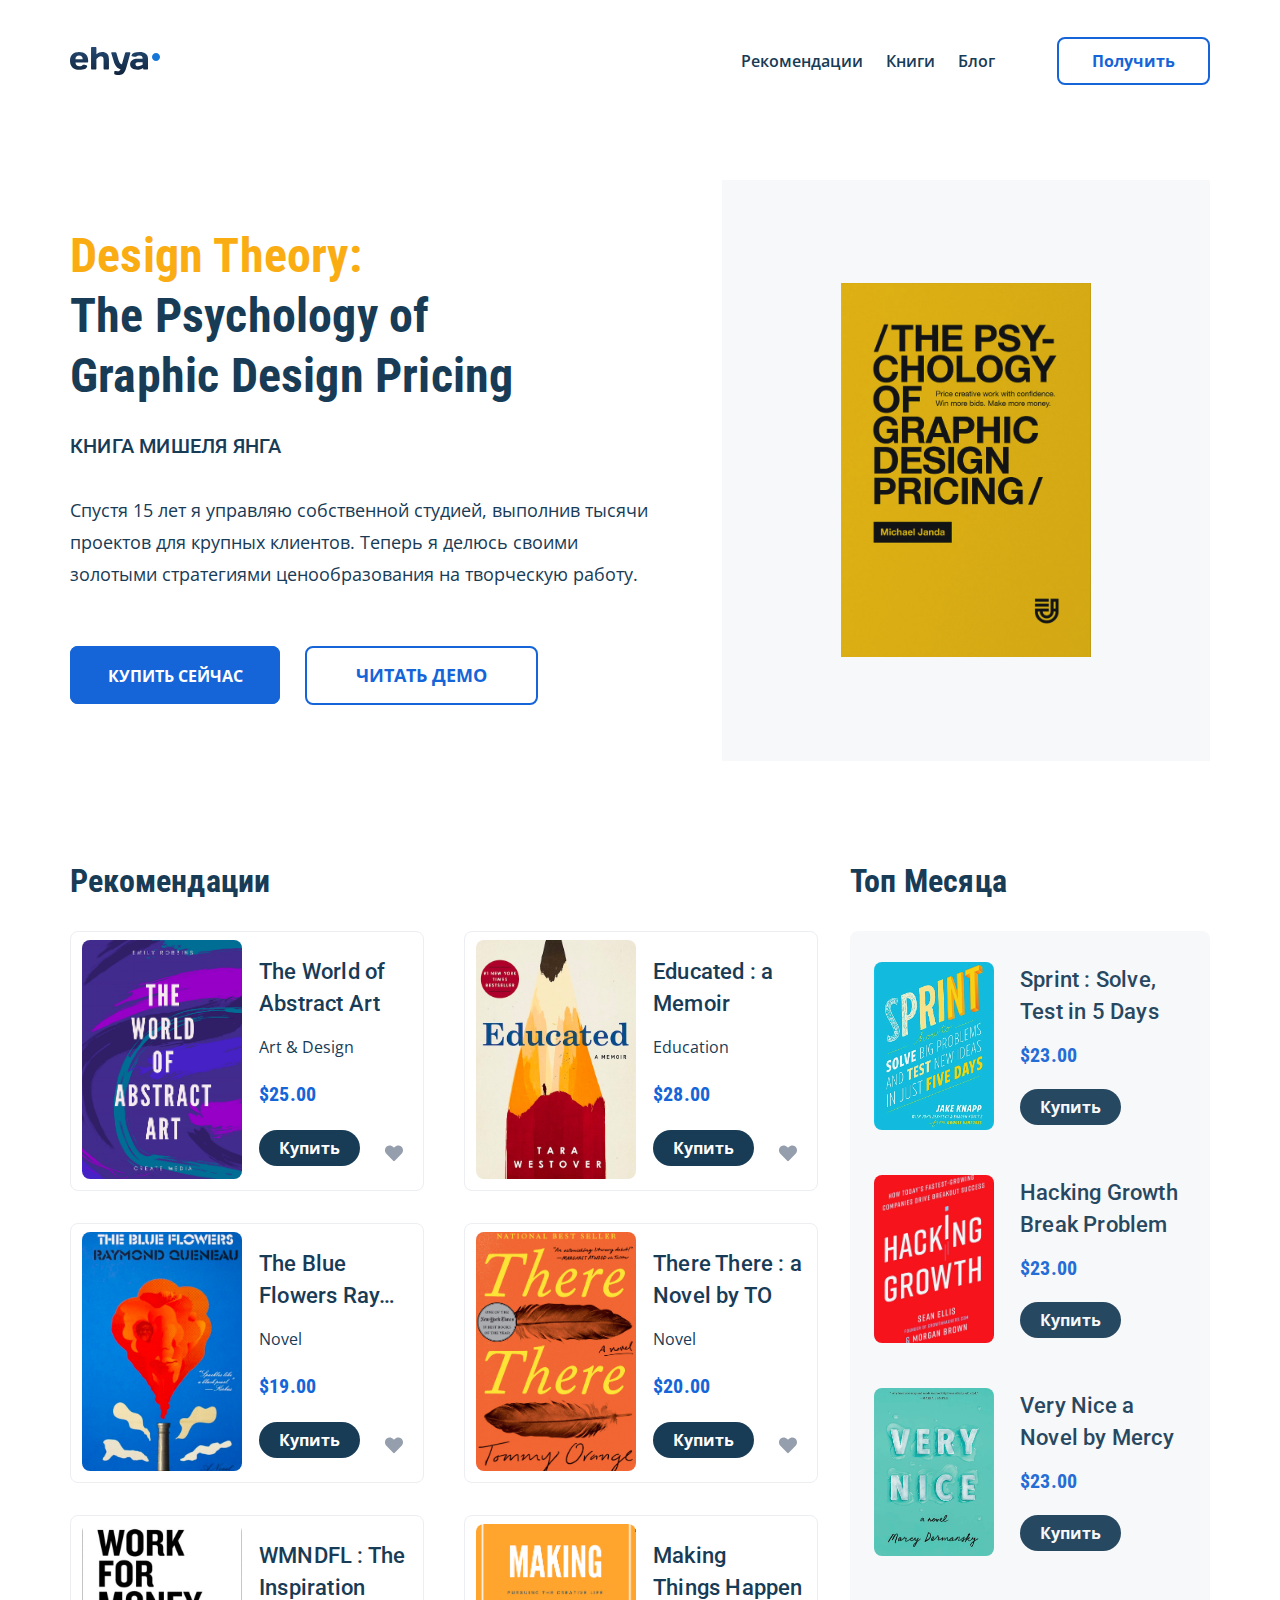
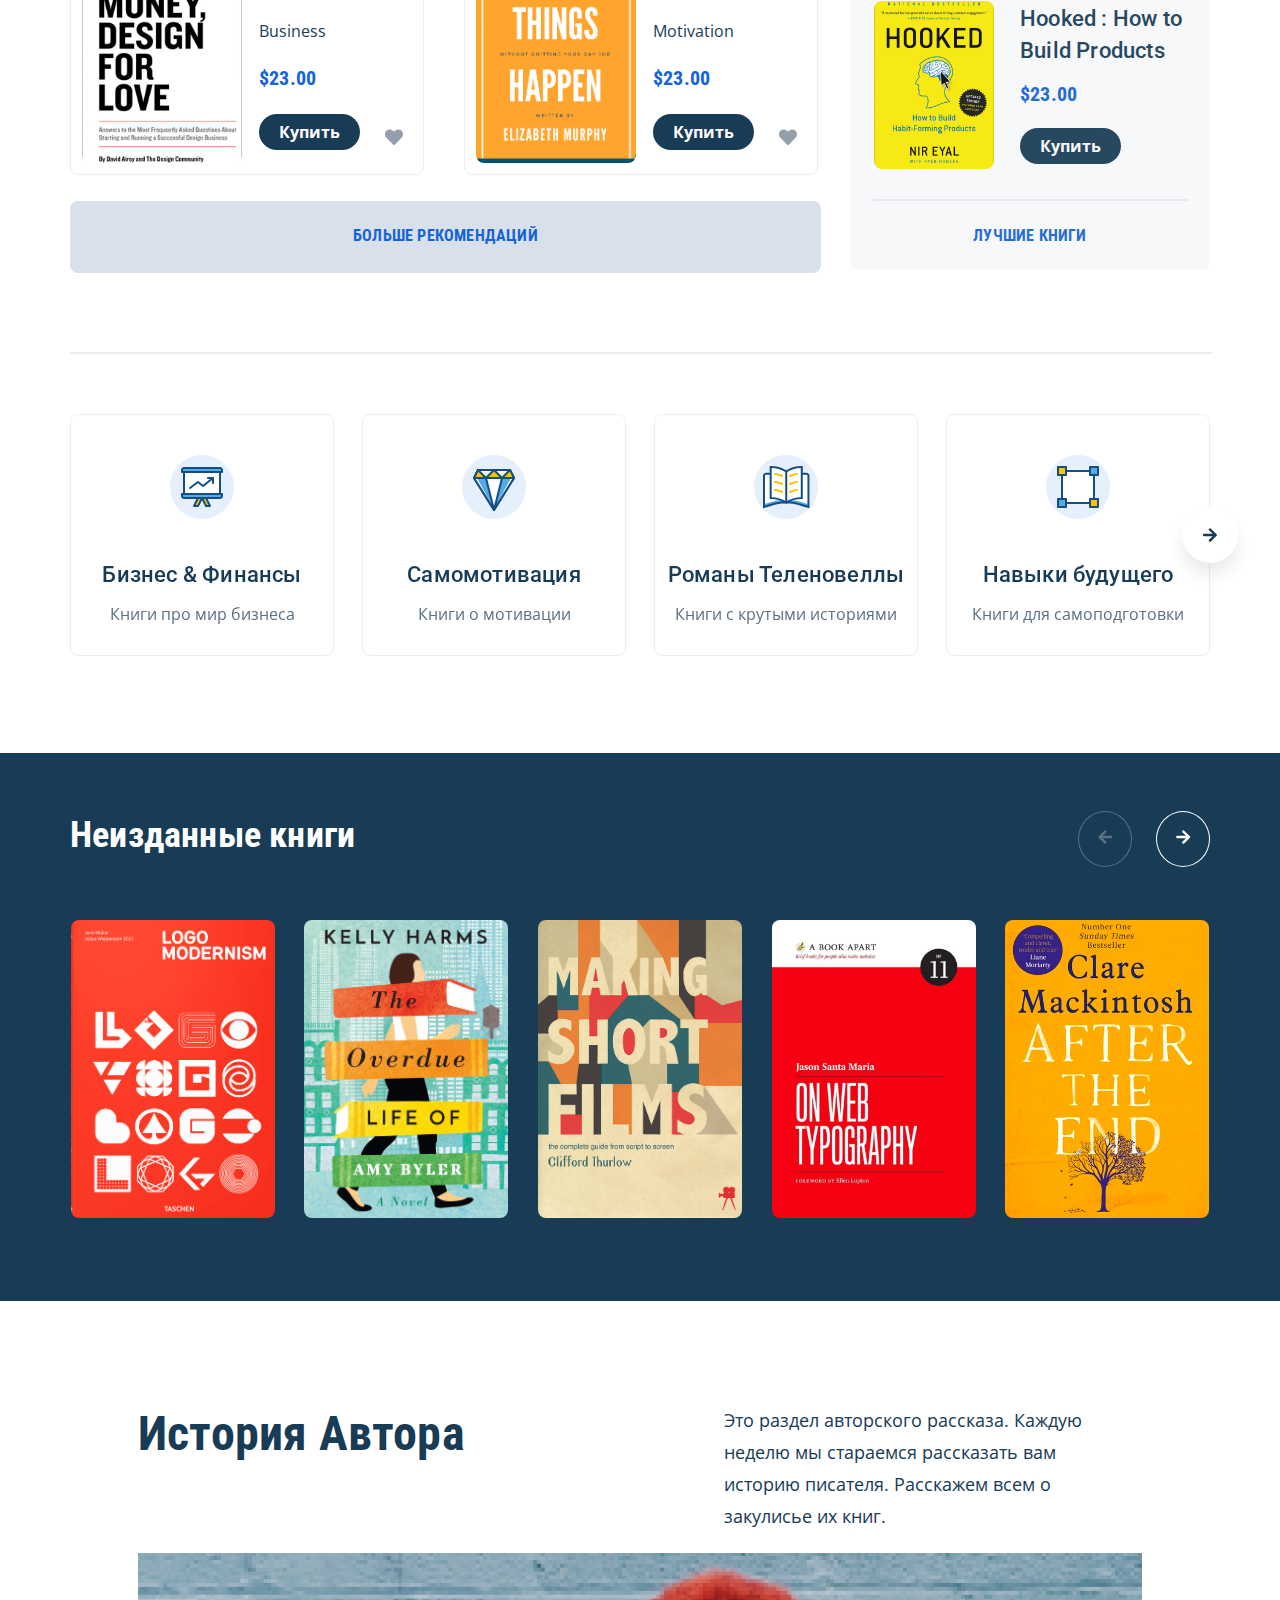
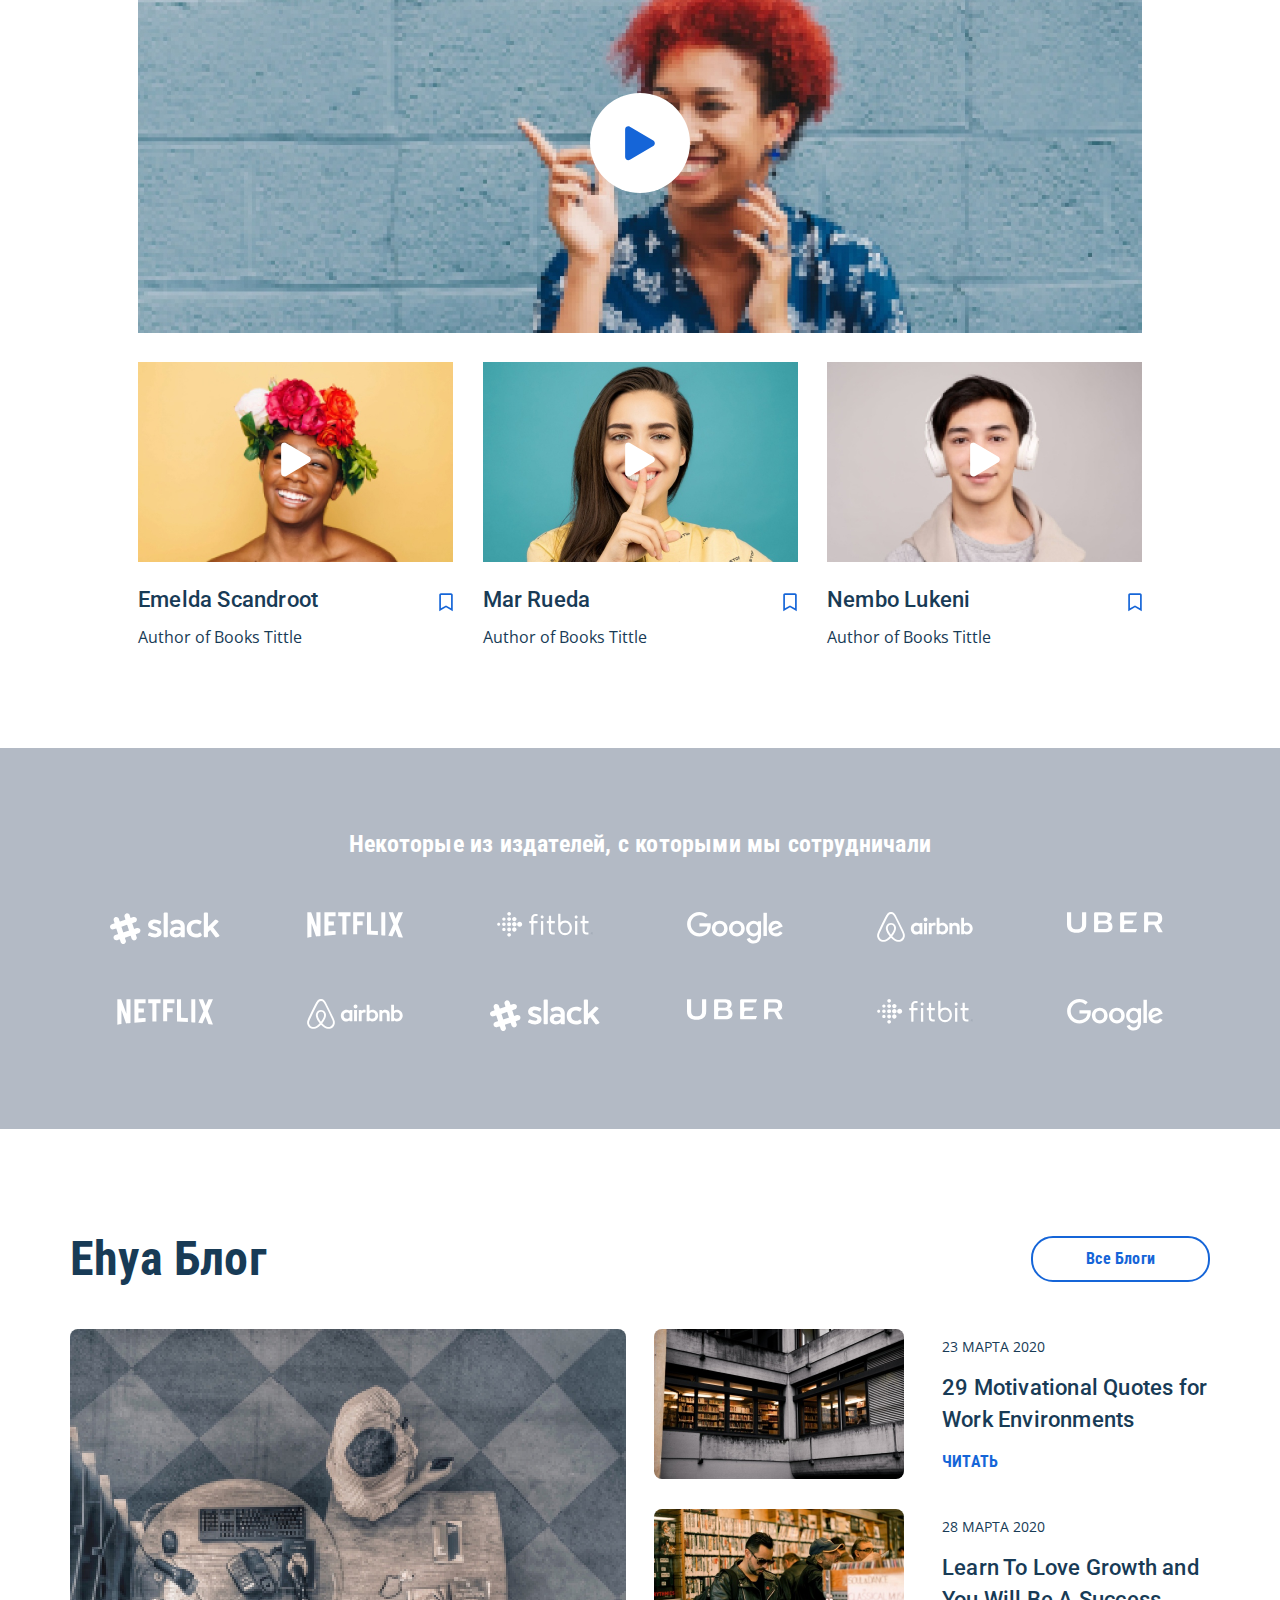
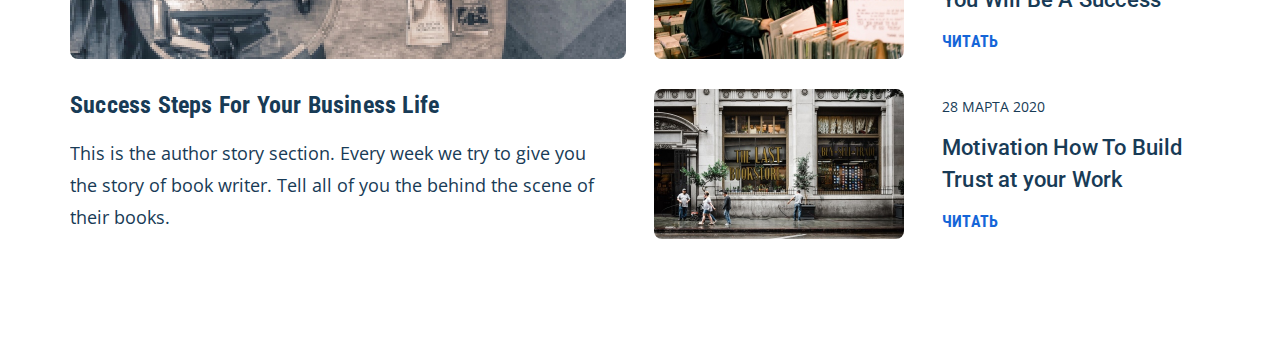
==== commit 7ba924cc: "create: section blog" ====
--- a/index.html
+++ b/index.html
@@ -676,5 +676,55 @@
       <!-- /.container partners__container -->
     </section>
     <!-- /.partners -->
+    <section class="blog">
+      <div class="container blog__container">
+        <h2 class="blog__title">Ehya Блог</h2>
+        <a href="#!" class="button blog__btn">Все Блоги</a>
+        <div class="blog-main">
+          <img src="./assets/images/blog/main.jpg" alt="Изображение статьи" class="blog-main__img">
+          <h3 class="blog-main__title">Success Steps For Your Business Life</h3>
+          <p class="blog-main__text">This is the author story section. Every week we try to give you the story of book writer. Tell all of you the behind the scene of their books.</p>
+        </div>
+        <!-- /.blog-main -->
+        <div class="blog-wrapper">
+          <div class="blog-item">
+          <img src="./assets/images/blog/item-1.jpg" alt="Изображение статьи" class="blog-item__img">
+          <div class="blog-item__info">
+            <span class="blog-item__date">23 МАРТА 2020</span>
+            <h3 class="blog-item__title">29 Motivational Quotes
+for Work Environments</h3>
+            <a href="" class="blog-item__link">Читать</a>
+          </div>
+          <!-- /.blog-item__info -->
+        </div>
+        <!-- /.blog-item -->
+        <div class="blog-item">
+          <img src="./assets/images/blog/item-2.jpg" alt="Изображение статьи" class="blog-item__img">
+          <div class="blog-item__info">
+            <span class="blog-item__date">28 МАРТА 2020</span>
+            <h3 class="blog-item__title">Learn To Love Growth
+and You Will Be A Success</h3>
+            <a href="" class="blog-item__link">Читать</a>
+          </div>
+          <!-- /.blog-item__info -->
+        </div>
+        <!-- /.blog-item -->
+        <div class="blog-item">
+          <img src="./assets/images/blog/item-3.jpg" alt="Изображение статьи" class="blog-item__img">
+          <div class="blog-item__info">
+            <span class="blog-item__date">28 МАРТА 2020</span>
+            <h3 class="blog-item__title">Motivation How To Build 
+Trust at your Work</h3>
+            <a href="" class="blog-item__link">Читать</a>
+          </div>
+          <!-- /.blog-item__info -->
+        </div>
+        <!-- /.blog-item -->
+        </div>
+        <!-- /.blog-wrapper -->
+      </div>
+      <!-- /.container blog__container -->
+    </section>
+    <!-- /.blog -->
   </body>
 </html>
--- a/assets/css/style.css
+++ b/assets/css/style.css
@@ -1,2 +1,2 @@
-/*! normalize.css v8.0.1 | MIT License | github.com/necolas/normalize.css */html{line-height:1.15;-webkit-text-size-adjust:100%}body{margin:0}main{display:block}h1{font-size:2em;margin:0.67em 0}hr{-webkit-box-sizing:content-box;box-sizing:content-box;height:0;overflow:visible}pre{font-family:monospace, monospace;font-size:1em}a{background-color:transparent}abbr[title]{border-bottom:none;text-decoration:underline;-webkit-text-decoration:underline dotted;text-decoration:underline dotted}b,strong{font-weight:bolder}code,kbd,samp{font-family:monospace, monospace;font-size:1em}small{font-size:80%}sub,sup{font-size:75%;line-height:0;position:relative;vertical-align:baseline}sub{bottom:-0.25em}sup{top:-0.5em}img{border-style:none}button,input,optgroup,select,textarea{font-family:inherit;font-size:100%;line-height:1.15;margin:0}button,input{overflow:visible}button,select{text-transform:none}button,[type="button"],[type="reset"],[type="submit"]{-webkit-appearance:button}button::-moz-focus-inner,[type="button"]::-moz-focus-inner,[type="reset"]::-moz-focus-inner,[type="submit"]::-moz-focus-inner{border-style:none;padding:0}button:-moz-focusring,[type="button"]:-moz-focusring,[type="reset"]:-moz-focusring,[type="submit"]:-moz-focusring{outline:1px dotted ButtonText}fieldset{padding:0.35em 0.75em 0.625em}legend{-webkit-box-sizing:border-box;box-sizing:border-box;color:inherit;display:table;max-width:100%;padding:0;white-space:normal}progress{vertical-align:baseline}textarea{overflow:auto}[type="checkbox"],[type="radio"]{-webkit-box-sizing:border-box;box-sizing:border-box;padding:0}[type="number"]::-webkit-inner-spin-button,[type="number"]::-webkit-outer-spin-button{height:auto}[type="search"]{-webkit-appearance:textfield;outline-offset:-2px}[type="search"]::-webkit-search-decoration{-webkit-appearance:none}::-webkit-file-upload-button{-webkit-appearance:button;font:inherit}details{display:block}summary{display:list-item}template{display:none}[hidden]{display:none}@font-face{font-family:swiper-icons;src:url("data:application/font-woff;charset=utf-8;base64, [base64]//wADZ2x5ZgAAAywAAADMAAAD2MHtryVoZWFkAAABbAAAADAAAAA2E2+eoWhoZWEAAAGcAAAAHwAAACQC9gDzaG10eAAAAigAAAAZAAAArgJkABFsb2NhAAAC0AAAAFoAAABaFQAUGG1heHAAAAG8AAAAHwAAACAAcABAbmFtZQAAA/gAAAE5AAACXvFdBwlwb3N0AAAFNAAAAGIAAACE5s74hXjaY2BkYGAAYpf5Hu/j+W2+MnAzMYDAzaX6QjD6/4//Bxj5GA8AuRwMYGkAPywL13jaY2BkYGA88P8Agx4j+/8fQDYfA1AEBWgDAIB2BOoAeNpjYGRgYNBh4GdgYgABEMnIABJzYNADCQAACWgAsQB42mNgYfzCOIGBlYGB0YcxjYGBwR1Kf2WQZGhhYGBiYGVmgAFGBiQQkOaawtDAoMBQxXjg/wEGPcYDDA4wNUA2CCgwsAAAO4EL6gAAeNpj2M0gyAACqxgGNWBkZ2D4/wMA+xkDdgAAAHjaY2BgYGaAYBkGRgYQiAHyGMF8FgYHIM3DwMHABGQrMOgyWDLEM1T9/w8UBfEMgLzE////P/5//f/V/xv+r4eaAAeMbAxwIUYmIMHEgKYAYjUcsDAwsLKxc3BycfPw8jEQA/[base64]/uznmfPFBNODM2K7MTQ45YEAZqGP81AmGGcF3iPqOop0r1SPTaTbVkfUe4HXj97wYE+yNwWYxwWu4v1ugWHgo3S1XdZEVqWM7ET0cfnLGxWfkgR42o2PvWrDMBSFj/IHLaF0zKjRgdiVMwScNRAoWUoH78Y2icB/yIY09An6AH2Bdu/UB+yxopYshQiEvnvu0dURgDt8QeC8PDw7Fpji3fEA4z/PEJ6YOB5hKh4dj3EvXhxPqH/SKUY3rJ7srZ4FZnh1PMAtPhwP6fl2PMJMPDgeQ4rY8YT6Gzao0eAEA409DuggmTnFnOcSCiEiLMgxCiTI6Cq5DZUd3Qmp10vO0LaLTd2cjN4fOumlc7lUYbSQcZFkutRG7g6JKZKy0RmdLY680CDnEJ+UMkpFFe1RN7nxdVpXrC4aTtnaurOnYercZg2YVmLN/d/gczfEimrE/fs/bOuq29Zmn8tloORaXgZgGa78yO9/cnXm2BpaGvq25Dv9S4E9+5SIc9PqupJKhYFSSl47+Qcr1mYNAAAAeNptw0cKwkAAAMDZJA8Q7OUJvkLsPfZ6zFVERPy8qHh2YER+3i/BP83vIBLLySsoKimrqKqpa2hp6+jq6RsYGhmbmJqZSy0sraxtbO3sHRydnEMU4uR6yx7JJXveP7WrDycAAAAAAAH//wACeNpjYGRgYOABYhkgZgJCZgZNBkYGLQZtIJsFLMYAAAw3ALgAeNolizEKgDAQBCchRbC2sFER0YD6qVQiBCv/H9ezGI6Z5XBAw8CBK/m5iQQVauVbXLnOrMZv2oLdKFa8Pjuru2hJzGabmOSLzNMzvutpB3N42mNgZGBg4GKQYzBhYMxJLMlj4GBgAYow/P/PAJJhLM6sSoWKfWCAAwDAjgbRAAB42mNgYGBkAIIbCZo5IPrmUn0hGA0AO8EFTQAA") format("woff");font-weight:400;font-style:normal}:root{--swiper-theme-color:#007aff}.swiper-container{margin-left:auto;margin-right:auto;position:relative;overflow:hidden;list-style:none;padding:0;z-index:1}.swiper-container-vertical>.swiper-wrapper{-webkit-box-orient:vertical;-webkit-box-direction:normal;-ms-flex-direction:column;flex-direction:column}.swiper-wrapper{position:relative;width:100%;height:100%;z-index:1;display:-webkit-box;display:-ms-flexbox;display:flex;-webkit-transition-property:-webkit-transform;transition-property:-webkit-transform;transition-property:transform;transition-property:transform, -webkit-transform;-webkit-box-sizing:content-box;box-sizing:content-box}.swiper-container-android .swiper-slide,.swiper-wrapper{-webkit-transform:translate3d(0px, 0, 0);transform:translate3d(0px, 0, 0)}.swiper-container-multirow>.swiper-wrapper{-ms-flex-wrap:wrap;flex-wrap:wrap}.swiper-container-multirow-column>.swiper-wrapper{-ms-flex-wrap:wrap;flex-wrap:wrap;-webkit-box-orient:vertical;-webkit-box-direction:normal;-ms-flex-direction:column;flex-direction:column}.swiper-container-free-mode>.swiper-wrapper{-webkit-transition-timing-function:ease-out;transition-timing-function:ease-out;margin:0 auto}.swiper-container-pointer-events{-ms-touch-action:pan-y;touch-action:pan-y}.swiper-container-pointer-events.swiper-container-vertical{-ms-touch-action:pan-x;touch-action:pan-x}.swiper-slide{-ms-flex-negative:0;flex-shrink:0;width:100%;height:100%;position:relative;-webkit-transition-property:-webkit-transform;transition-property:-webkit-transform;transition-property:transform;transition-property:transform, -webkit-transform}.swiper-slide-invisible-blank{visibility:hidden}.swiper-container-autoheight,.swiper-container-autoheight .swiper-slide{height:auto}.swiper-container-autoheight .swiper-wrapper{-webkit-box-align:start;-ms-flex-align:start;align-items:flex-start;-webkit-transition-property:height,-webkit-transform;transition-property:height,-webkit-transform;transition-property:transform,height;transition-property:transform,height,-webkit-transform}.swiper-container-3d{-webkit-perspective:1200px;perspective:1200px}.swiper-container-3d .swiper-cube-shadow,.swiper-container-3d .swiper-slide,.swiper-container-3d .swiper-slide-shadow-bottom,.swiper-container-3d .swiper-slide-shadow-left,.swiper-container-3d .swiper-slide-shadow-right,.swiper-container-3d .swiper-slide-shadow-top,.swiper-container-3d .swiper-wrapper{-webkit-transform-style:preserve-3d;transform-style:preserve-3d}.swiper-container-3d .swiper-slide-shadow-bottom,.swiper-container-3d .swiper-slide-shadow-left,.swiper-container-3d .swiper-slide-shadow-right,.swiper-container-3d .swiper-slide-shadow-top{position:absolute;left:0;top:0;width:100%;height:100%;pointer-events:none;z-index:10}.swiper-container-3d .swiper-slide-shadow-left{background-image:-webkit-gradient(linear, right top, left top, from(rgba(0,0,0,0.5)), to(rgba(0,0,0,0)));background-image:linear-gradient(to left, rgba(0,0,0,0.5), rgba(0,0,0,0))}.swiper-container-3d .swiper-slide-shadow-right{background-image:-webkit-gradient(linear, left top, right top, from(rgba(0,0,0,0.5)), to(rgba(0,0,0,0)));background-image:linear-gradient(to right, rgba(0,0,0,0.5), rgba(0,0,0,0))}.swiper-container-3d .swiper-slide-shadow-top{background-image:-webkit-gradient(linear, left bottom, left top, from(rgba(0,0,0,0.5)), to(rgba(0,0,0,0)));background-image:linear-gradient(to top, rgba(0,0,0,0.5), rgba(0,0,0,0))}.swiper-container-3d .swiper-slide-shadow-bottom{background-image:-webkit-gradient(linear, left top, left bottom, from(rgba(0,0,0,0.5)), to(rgba(0,0,0,0)));background-image:linear-gradient(to bottom, rgba(0,0,0,0.5), rgba(0,0,0,0))}.swiper-container-css-mode>.swiper-wrapper{overflow:auto;scrollbar-width:none;-ms-overflow-style:none}.swiper-container-css-mode>.swiper-wrapper::-webkit-scrollbar{display:none}.swiper-container-css-mode>.swiper-wrapper>.swiper-slide{scroll-snap-align:start start}.swiper-container-horizontal.swiper-container-css-mode>.swiper-wrapper{-ms-scroll-snap-type:x mandatory;scroll-snap-type:x mandatory}.swiper-container-vertical.swiper-container-css-mode>.swiper-wrapper{-ms-scroll-snap-type:y mandatory;scroll-snap-type:y mandatory}:root{--swiper-navigation-size:44px}.swiper-button-next,.swiper-button-prev{position:absolute;top:50%;width:calc(var(--swiper-navigation-size)/ 44 * 27);height:var(--swiper-navigation-size);margin-top:calc(0px - (var(--swiper-navigation-size)/ 2));z-index:10;cursor:pointer;display:-webkit-box;display:-ms-flexbox;display:flex;-webkit-box-align:center;-ms-flex-align:center;align-items:center;-webkit-box-pack:center;-ms-flex-pack:center;justify-content:center;color:var(--swiper-navigation-color, var(--swiper-theme-color))}.swiper-button-next.swiper-button-disabled,.swiper-button-prev.swiper-button-disabled{opacity:.35;cursor:auto;pointer-events:none}.swiper-button-next:after,.swiper-button-prev:after{font-family:swiper-icons;font-size:var(--swiper-navigation-size);text-transform:none !important;letter-spacing:0;text-transform:none;font-variant:initial;line-height:1}.swiper-button-prev,.swiper-container-rtl .swiper-button-next{left:10px;right:auto}.swiper-button-prev:after,.swiper-container-rtl .swiper-button-next:after{content:'prev'}.swiper-button-next,.swiper-container-rtl .swiper-button-prev{right:10px;left:auto}.swiper-button-next:after,.swiper-container-rtl .swiper-button-prev:after{content:'next'}.swiper-button-next.swiper-button-white,.swiper-button-prev.swiper-button-white{--swiper-navigation-color:#ffffff}.swiper-button-next.swiper-button-black,.swiper-button-prev.swiper-button-black{--swiper-navigation-color:#000000}.swiper-button-lock{display:none}.swiper-pagination{position:absolute;text-align:center;-webkit-transition:.3s opacity;transition:.3s opacity;-webkit-transform:translate3d(0, 0, 0);transform:translate3d(0, 0, 0);z-index:10}.swiper-pagination.swiper-pagination-hidden{opacity:0}.swiper-container-horizontal>.swiper-pagination-bullets,.swiper-pagination-custom,.swiper-pagination-fraction{bottom:10px;left:0;width:100%}.swiper-pagination-bullets-dynamic{overflow:hidden;font-size:0}.swiper-pagination-bullets-dynamic .swiper-pagination-bullet{-webkit-transform:scale(0.33);transform:scale(0.33);position:relative}.swiper-pagination-bullets-dynamic .swiper-pagination-bullet-active{-webkit-transform:scale(1);transform:scale(1)}.swiper-pagination-bullets-dynamic .swiper-pagination-bullet-active-main{-webkit-transform:scale(1);transform:scale(1)}.swiper-pagination-bullets-dynamic .swiper-pagination-bullet-active-prev{-webkit-transform:scale(0.66);transform:scale(0.66)}.swiper-pagination-bullets-dynamic .swiper-pagination-bullet-active-prev-prev{-webkit-transform:scale(0.33);transform:scale(0.33)}.swiper-pagination-bullets-dynamic .swiper-pagination-bullet-active-next{-webkit-transform:scale(0.66);transform:scale(0.66)}.swiper-pagination-bullets-dynamic .swiper-pagination-bullet-active-next-next{-webkit-transform:scale(0.33);transform:scale(0.33)}.swiper-pagination-bullet{width:8px;height:8px;display:inline-block;border-radius:50%;background:#000;opacity:.2}button.swiper-pagination-bullet{border:none;margin:0;padding:0;-webkit-box-shadow:none;box-shadow:none;-webkit-appearance:none;-moz-appearance:none;appearance:none}.swiper-pagination-clickable .swiper-pagination-bullet{cursor:pointer}.swiper-pagination-bullet-active{opacity:1;background:var(--swiper-pagination-color, var(--swiper-theme-color))}.swiper-container-vertical>.swiper-pagination-bullets{right:10px;top:50%;-webkit-transform:translate3d(0px, -50%, 0);transform:translate3d(0px, -50%, 0)}.swiper-container-vertical>.swiper-pagination-bullets .swiper-pagination-bullet{margin:6px 0;display:block}.swiper-container-vertical>.swiper-pagination-bullets.swiper-pagination-bullets-dynamic{top:50%;-webkit-transform:translateY(-50%);transform:translateY(-50%);width:8px}.swiper-container-vertical>.swiper-pagination-bullets.swiper-pagination-bullets-dynamic .swiper-pagination-bullet{display:inline-block;-webkit-transition:.2s transform,.2s top;transition:.2s transform,.2s top}.swiper-container-horizontal>.swiper-pagination-bullets .swiper-pagination-bullet{margin:0 4px}.swiper-container-horizontal>.swiper-pagination-bullets.swiper-pagination-bullets-dynamic{left:50%;-webkit-transform:translateX(-50%);transform:translateX(-50%);white-space:nowrap}.swiper-container-horizontal>.swiper-pagination-bullets.swiper-pagination-bullets-dynamic .swiper-pagination-bullet{-webkit-transition:.2s transform,.2s left;transition:.2s transform,.2s left}.swiper-container-horizontal.swiper-container-rtl>.swiper-pagination-bullets-dynamic .swiper-pagination-bullet{-webkit-transition:.2s transform,.2s right;transition:.2s transform,.2s right}.swiper-pagination-progressbar{background:rgba(0,0,0,0.25);position:absolute}.swiper-pagination-progressbar .swiper-pagination-progressbar-fill{background:var(--swiper-pagination-color, var(--swiper-theme-color));position:absolute;left:0;top:0;width:100%;height:100%;-webkit-transform:scale(0);transform:scale(0);-webkit-transform-origin:left top;transform-origin:left top}.swiper-container-rtl .swiper-pagination-progressbar .swiper-pagination-progressbar-fill{-webkit-transform-origin:right top;transform-origin:right top}.swiper-container-horizontal>.swiper-pagination-progressbar,.swiper-container-vertical>.swiper-pagination-progressbar.swiper-pagination-progressbar-opposite{width:100%;height:4px;left:0;top:0}.swiper-container-horizontal>.swiper-pagination-progressbar.swiper-pagination-progressbar-opposite,.swiper-container-vertical>.swiper-pagination-progressbar{width:4px;height:100%;left:0;top:0}.swiper-pagination-white{--swiper-pagination-color:#ffffff}.swiper-pagination-black{--swiper-pagination-color:#000000}.swiper-pagination-lock{display:none}.swiper-scrollbar{border-radius:10px;position:relative;-ms-touch-action:none;background:rgba(0,0,0,0.1)}.swiper-container-horizontal>.swiper-scrollbar{position:absolute;left:1%;bottom:3px;z-index:50;height:5px;width:98%}.swiper-container-vertical>.swiper-scrollbar{position:absolute;right:3px;top:1%;z-index:50;width:5px;height:98%}.swiper-scrollbar-drag{height:100%;width:100%;position:relative;background:rgba(0,0,0,0.5);border-radius:10px;left:0;top:0}.swiper-scrollbar-cursor-drag{cursor:move}.swiper-scrollbar-lock{display:none}.swiper-zoom-container{width:100%;height:100%;display:-webkit-box;display:-ms-flexbox;display:flex;-webkit-box-pack:center;-ms-flex-pack:center;justify-content:center;-webkit-box-align:center;-ms-flex-align:center;align-items:center;text-align:center}.swiper-zoom-container>canvas,.swiper-zoom-container>img,.swiper-zoom-container>svg{max-width:100%;max-height:100%;-o-object-fit:contain;object-fit:contain}.swiper-slide-zoomed{cursor:move}.swiper-lazy-preloader{width:42px;height:42px;position:absolute;left:50%;top:50%;margin-left:-21px;margin-top:-21px;z-index:10;-webkit-transform-origin:50%;transform-origin:50%;-webkit-animation:swiper-preloader-spin 1s infinite linear;animation:swiper-preloader-spin 1s infinite linear;-webkit-box-sizing:border-box;box-sizing:border-box;border:4px solid var(--swiper-preloader-color, var(--swiper-theme-color));border-radius:50%;border-top-color:transparent}.swiper-lazy-preloader-white{--swiper-preloader-color:#fff}.swiper-lazy-preloader-black{--swiper-preloader-color:#000}@-webkit-keyframes swiper-preloader-spin{100%{-webkit-transform:rotate(360deg);transform:rotate(360deg)}}@keyframes swiper-preloader-spin{100%{-webkit-transform:rotate(360deg);transform:rotate(360deg)}}.swiper-container .swiper-notification{position:absolute;left:0;top:0;pointer-events:none;opacity:0;z-index:-1000}.swiper-container-fade.swiper-container-free-mode .swiper-slide{-webkit-transition-timing-function:ease-out;transition-timing-function:ease-out}.swiper-container-fade .swiper-slide{pointer-events:none;-webkit-transition-property:opacity;transition-property:opacity}.swiper-container-fade .swiper-slide .swiper-slide{pointer-events:none}.swiper-container-fade .swiper-slide-active,.swiper-container-fade .swiper-slide-active .swiper-slide-active{pointer-events:auto}.swiper-container-cube{overflow:visible}.swiper-container-cube .swiper-slide{pointer-events:none;-webkit-backface-visibility:hidden;backface-visibility:hidden;z-index:1;visibility:hidden;-webkit-transform-origin:0 0;transform-origin:0 0;width:100%;height:100%}.swiper-container-cube .swiper-slide .swiper-slide{pointer-events:none}.swiper-container-cube.swiper-container-rtl .swiper-slide{-webkit-transform-origin:100% 0;transform-origin:100% 0}.swiper-container-cube .swiper-slide-active,.swiper-container-cube .swiper-slide-active .swiper-slide-active{pointer-events:auto}.swiper-container-cube .swiper-slide-active,.swiper-container-cube .swiper-slide-next,.swiper-container-cube .swiper-slide-next+.swiper-slide,.swiper-container-cube .swiper-slide-prev{pointer-events:auto;visibility:visible}.swiper-container-cube .swiper-slide-shadow-bottom,.swiper-container-cube .swiper-slide-shadow-left,.swiper-container-cube .swiper-slide-shadow-right,.swiper-container-cube .swiper-slide-shadow-top{z-index:0;-webkit-backface-visibility:hidden;backface-visibility:hidden}.swiper-container-cube .swiper-cube-shadow{position:absolute;left:0;bottom:0px;width:100%;height:100%;opacity:.6;z-index:0}.swiper-container-cube .swiper-cube-shadow:before{content:'';background:#000;position:absolute;left:0;top:0;bottom:0;right:0;-webkit-filter:blur(50px);filter:blur(50px)}.swiper-container-flip{overflow:visible}.swiper-container-flip .swiper-slide{pointer-events:none;-webkit-backface-visibility:hidden;backface-visibility:hidden;z-index:1}.swiper-container-flip .swiper-slide .swiper-slide{pointer-events:none}.swiper-container-flip .swiper-slide-active,.swiper-container-flip .swiper-slide-active .swiper-slide-active{pointer-events:auto}.swiper-container-flip .swiper-slide-shadow-bottom,.swiper-container-flip .swiper-slide-shadow-left,.swiper-container-flip .swiper-slide-shadow-right,.swiper-container-flip .swiper-slide-shadow-top{z-index:0;-webkit-backface-visibility:hidden;backface-visibility:hidden}*{-webkit-box-sizing:border-box;box-sizing:border-box}body{background-color:#fff;color:#183B56}img{width:100%;-o-object-fit:cover;object-fit:cover}h1,h2,h3,h4,h5,h6,p,ul{margin:0;padding:0}.container{max-width:1170px;margin:0 auto;padding:0 15px}.button{border:none;white-space:nowrap;overflow:hidden;text-overflow:ellipsis;cursor:pointer;-webkit-transition:0.3s ease;transition:0.3s ease}.overflow--hidden{overflow:hidden;padding-right:16px}.header{background-color:#fff}.header__container{display:-webkit-box;display:-ms-flexbox;display:flex;-webkit-box-pack:justify;-ms-flex-pack:justify;justify-content:space-between;-webkit-box-align:center;-ms-flex-align:center;align-items:center;padding-top:37px}.header__btn{max-width:166px;margin-left:39px;padding:11px 33px;font-family:"Open Sans",sans-serif;font-style:normal;font-weight:bold;font-size:16px;line-height:22px;background-color:#fff;color:#1565D8;border:2px solid #1565D8;border-radius:8px}@media (min-width: 992px){.header__btn:not([disabled]):hover{background-color:#1565D8;color:#fff}}.logo{width:90px}.navigation{display:-webkit-box;display:-ms-flexbox;display:flex;-webkit-box-pack:justify;-ms-flex-pack:justify;justify-content:space-between;-webkit-box-align:center;-ms-flex-align:center;align-items:center}.nav-list{display:-webkit-box;display:-ms-flexbox;display:flex;-webkit-box-pack:justify;-ms-flex-pack:justify;justify-content:space-between;-webkit-box-align:center;-ms-flex-align:center;align-items:center;list-style:none}.nav-list__item:not(:last-child){margin-right:23px}.nav-list__item--desktop-hidden{display:none}.nav-list__link{font-family:"Open Sans",sans-serif;font-style:normal;font-weight:600;font-size:16px;line-height:22px;color:inherit;text-decoration:none;-webkit-transition:0.3s ease;transition:0.3s ease}@media (min-width: 992px){.nav-list__link:not([disabled]):hover{color:#1565D8}}.menu-burger{display:none}.hero__container{display:-webkit-box;display:-ms-flexbox;display:flex;-webkit-box-pack:center;-ms-flex-pack:center;justify-content:center;padding-top:95px}.hero-info{display:-webkit-box;display:-ms-flexbox;display:flex;-ms-flex-wrap:wrap;flex-wrap:wrap;padding-top:46px;padding-bottom:56px}.hero-info__title{max-width:445px;max-height:180px;margin-bottom:28px;font-family:"Roboto Condensed",sans-serif;font-style:normal;font-weight:bold;font-size:48px;line-height:60px;letter-spacing:0.2px;overflow:auto}.hero-info__title--orange{color:#FAAD13}.hero-info__author{max-width:320px;-ms-flex-preferred-size:100%;flex-basis:100%;margin-bottom:36px;font-family:"Roboto",sans-serif;font-style:normal;font-weight:500;font-size:20px;line-height:24px;letter-spacing:0.2px;text-transform:uppercase;white-space:nowrap;overflow:hidden;text-overflow:ellipsis}.hero-info__description{-ms-flex-preferred-size:100%;flex-basis:100%;max-width:585px;max-height:200px;margin-bottom:56px;font-family:"Open Sans",sans-serif;font-style:normal;font-weight:normal;font-size:18px;line-height:32px;overflow:auto}.hero-buttons{-ms-flex-preferred-size:100%;flex-basis:100%}.hero-image{position:relative;padding:103px 119px}.hero-image__book{display:block;width:250px;height:374px}.hero-image:after{position:absolute;content:'';top:0;left:0;bottom:0;right:0;background-color:#B3BAC5;opacity:0.1;z-index:10}.button-outline{margin-right:21px;padding:17px 35px 15px 36px;font-family:"Open Sans",sans-serif;font-style:normal;font-weight:bold;font-size:16px;line-height:22px;color:#fff;background-color:#1565D8;border:2px solid #1565D8;border-radius:8px;text-decoration:none}@media (min-width: 992px){.button-outline:not([disabled]):hover{color:#1565D8;background-color:#fff}}.button-primary{padding:15px 49px;font-family:"Open Sans",sans-serif;font-style:normal;font-weight:bold;font-size:18px;line-height:25px;color:#1565D8;background-color:#fff;border:2px solid #1565D8;border-radius:8px}@media (min-width: 992px){.button-primary:not([disabled]):hover{color:#fff;background-color:#1565D8}}.goods__container{display:-webkit-box;display:-ms-flexbox;display:flex;-webkit-box-align:start;-ms-flex-align:start;align-items:flex-start;padding-top:100px}.goods__title{-ms-flex-preferred-size:100%;flex-basis:100%;margin-bottom:30px;font-family:"Roboto Condensed",sans-serif;font-style:normal;font-weight:bold;font-size:32px;line-height:40px;letter-spacing:0.2px}.recommendation{display:-webkit-box;display:-ms-flexbox;display:flex;-ms-flex-wrap:wrap;flex-wrap:wrap;width:751px;margin-right:29px}.recommendation__btn{position:relative;-ms-flex-preferred-size:100%;flex-basis:100%;margin-top:26px;padding-top:25px;padding-bottom:27px;font-family:"Roboto Condensed",sans-serif;font-style:normal;font-weight:bold;font-size:16px;line-height:20px;text-align:center;letter-spacing:0.2px;color:#1565D8;border-radius:8px;text-transform:uppercase}.recommendation__btn:after{position:absolute;content:'';top:0;left:0;bottom:0;right:0;background-color:#1565D8;opacity:0.1;z-index:10}.good{display:-webkit-box;display:-ms-flexbox;display:flex;-ms-flex-wrap:wrap;flex-wrap:wrap;max-width:358px;max-height:260px;margin-bottom:32px;padding-left:11px;border:1px solid #ECEEF2;border-radius:8px}.good:nth-child(2n+2){margin-right:40px}.good:nth-child(6),.good:nth-child(7){margin-bottom:0}.good-image{position:relative;width:160px;max-height:255px;margin-right:17px}.good-image__book{position:absolute;top:0;right:0;bottom:0;left:0;display:block;width:100%;height:100%;-webkit-clip-path:inset(8px 0 round 8px);clip-path:inset(8px 0 round 8px)}.good-info{max-width:164px;display:-webkit-box;display:-ms-flexbox;display:flex;-ms-flex-wrap:wrap;flex-wrap:wrap;-webkit-box-pack:start;-ms-flex-pack:start;justify-content:start;-webkit-box-align:center;-ms-flex-align:center;align-items:center;padding-top:24px;padding-bottom:26px}.good-info__title{max-height:64px;margin-bottom:16px;font-family:"Roboto",sans-serif;font-style:normal;font-weight:500;font-size:22px;line-height:32px;letter-spacing:0.2px;overflow:auto}.good-info__category{-ms-flex-preferred-size:100%;flex-basis:100%;margin-bottom:24px;font-family:"Open Sans",sans-serif;font-style:normal;font-weight:normal;font-size:16px;line-height:22px;white-space:nowrap;overflow:hidden;text-overflow:ellipsis}.good-info__price{margin-bottom:24px;font-family:"Roboto Condensed",sans-serif;font-style:normal;font-weight:bold;font-size:20px;line-height:24px;letter-spacing:0.2px;color:#1565D8}.good-info__btn{margin-left:24px;padding:0;background-color:#fff;fill:#959EAD}.good-buttons{display:-webkit-box;display:-ms-flexbox;display:flex;-webkit-box-align:end;-ms-flex-align:end;align-items:flex-end}.good-button{max-width:110px;padding:7px 20px;font-family:"Open Sans",sans-serif;font-style:normal;font-weight:bold;font-size:16px;line-height:22px;color:#fff;background-color:#183B56;border-radius:2000px}.best{width:360px}.best-wrapper{position:relative;padding:24px 0 24px;border-radius:8px;overflow:hidden}.best-wrapper:after{position:absolute;content:'';top:0;left:0;bottom:0;right:0;background-color:#B3BAC5;opacity:0.1;z-index:10}.best-good{display:-webkit-box;display:-ms-flexbox;display:flex;-ms-flex-wrap:wrap;flex-wrap:wrap;padding-left:24px}.best-good:not(:nth-child(4)){margin-bottom:43px}.best-good:nth-child(4){margin-bottom:35px}.best-image{position:relative;width:120px;max-height:182px;margin-right:26px}.best-image__book{position:absolute;top:6px;right:0;bottom:0;left:0;display:block;width:100%;height:100%;-webkit-clip-path:inset(1px 0 round 8px);clip-path:inset(1px 0 round 8px)}.best-info{display:-webkit-box;display:-ms-flexbox;display:flex;-ms-flex-wrap:wrap;flex-wrap:wrap;-webkit-box-pack:start;-ms-flex-pack:start;justify-content:start;-webkit-box-align:center;-ms-flex-align:center;align-items:center;max-width:166px;padding-top:9px}.best-info__title{max-height:64px;margin-bottom:15px;font-family:"Roboto",sans-serif;font-style:normal;font-weight:500;font-size:22px;line-height:32px;letter-spacing:0.2px;overflow:auto}.best-info__price{-ms-flex-preferred-size:100%;flex-basis:100%;margin-bottom:22px;font-family:"Roboto Condensed",sans-serif;font-style:normal;font-weight:bold;font-size:20px;line-height:24px;letter-spacing:0.2px;color:#1565D8}.best__line{width:312px;margin:0 auto;margin-bottom:25px;padding:0;border:1px solid #ECEEF2}.best__link{display:block;font-family:"Roboto Condensed",sans-serif;font-style:normal;font-weight:bold;font-size:16px;line-height:20px;text-align:center;color:#1565D8;letter-spacing:0.2px;text-transform:uppercase;text-decoration:none}.categories__container{padding-top:79px;padding-bottom:97px}.categories__line{width:100%;margin:0;margin-bottom:60px;border:1px solid #ECEEF2}.categories-slider{position:relative}.categories-slider__container{width:100%;text-align:center}.categories-slider__slide{display:-webkit-box;display:-ms-flexbox;display:flex;-webkit-box-orient:vertical;-webkit-box-direction:normal;-ms-flex-direction:column;flex-direction:column;-webkit-box-align:center;-ms-flex-align:center;align-items:center;width:265px;padding:40px 0 30px;border:1px solid #ECEEF2;border-radius:8px;overflow:hidden}.categories-slider__img{width:64px;height:64px;margin-bottom:40px}.categories-slider__title{margin-bottom:12px;font-family:"Roboto",sans-serif;font-style:normal;font-weight:500;font-size:22px;line-height:32px;letter-spacing:0.2px}.categories-slider__text{font-family:"Open Sans",sans-serif;font-style:normal;font-weight:normal;font-size:16px;line-height:22px;color:#5A7184}.categories-slider__btn{position:absolute;top:50%;width:56px;height:56px;padding:0;background-color:#fff;-webkit-box-shadow:0px 12px 16px rgba(0,0,0,0.08);box-shadow:0px 12px 16px rgba(0,0,0,0.08);border-radius:50%;border:none;z-index:10;-webkit-transition:0.3s ease;transition:0.3s ease;cursor:pointer}@media (min-width: 992px){.categories-slider__btn:not([disabled]):hover{width:76px;height:76px}}.categories-slider__btn--prev{-webkit-transform:translate(-50%, -50%);transform:translate(-50%, -50%);left:0;background-image:url(../images/svg/arrow-prev.svg);background-repeat:no-repeat;background-position:center center}.categories-slider__btn--next{-webkit-transform:translate(50%, -50%);transform:translate(50%, -50%);right:0;background-image:url(../images/svg/arrow-next.svg);background-repeat:no-repeat;background-position:center center}.categories-slider__btn--disabled{display:none}.books{background-color:#183B56}.books__title{margin-bottom:61px;font-family:"Roboto Condensed",sans-serif;font-style:normal;font-weight:bold;font-size:36px;line-height:48px;letter-spacing:0.2px;color:#fff}.books-slider{position:relative;padding-top:58px;padding-bottom:79px}.books-slider__container{text-align:center}.books-slider__img{width:204px;height:298px;border-radius:8px}.books-slider__btn{position:absolute;top:58px;right:0;width:54px;height:56px;padding:0;background-color:transparent;fill:#fff;border:1px solid #fff;border-radius:50%;cursor:pointer}.books-slider__btn--prev{right:78px}.books-slider__btn--disabled{fill:#5A7184;border-color:#5A7184}.story__container{display:-webkit-box;display:-ms-flexbox;display:flex;-ms-flex-wrap:wrap;flex-wrap:wrap;-webkit-box-pack:justify;-ms-flex-pack:justify;justify-content:space-between;padding:103px 83px 100px}.story__title{-ms-flex-preferred-size:50%;flex-basis:50%;font-family:"Roboto Condensed",sans-serif;font-style:normal;font-weight:bold;font-size:48px;line-height:60px;letter-spacing:0.2px}.story__text{-ms-flex-preferred-size:50%;flex-basis:50%;max-width:383px;max-height:130px;margin-bottom:21px;margin-right:35px;font-family:"Open Sans",sans-serif;font-style:normal;font-weight:normal;font-size:18px;line-height:32px;overflow:auto}.story-content{display:-webkit-box;display:-ms-flexbox;display:flex;-ms-flex-wrap:wrap;flex-wrap:wrap;-webkit-box-pack:justify;-ms-flex-pack:justify;justify-content:space-between}.story-content__btn{display:-webkit-box;display:-ms-flexbox;display:flex;-webkit-box-align:center;-ms-flex-align:center;align-items:center;-webkit-box-pack:center;-ms-flex-pack:center;justify-content:center;width:15px;height:36px;padding:0;background-color:transparent;fill:#1565D8}.story-content__icon{width:14px;height:19px}.story-content__main{position:relative;max-width:1005px;max-height:380px;margin-bottom:29px}.story-content__main-img{width:100%;height:100%}.story-content__main-play{position:absolute;top:50%;left:50%;-webkit-transform:translate(-50%, -50%);transform:translate(-50%, -50%);display:-webkit-box;display:-ms-flexbox;display:flex;-webkit-box-align:center;-ms-flex-align:center;align-items:center;-webkit-box-pack:center;-ms-flex-pack:center;justify-content:center;width:100px;height:100px;background-color:#fff;border-radius:50%;fill:#1565D8;-webkit-transition:0.3s ease;transition:0.3s ease}@media (min-width: 992px){.story-content__main-play:not([disabled]):hover{width:120px;height:120px}}.story-content__main-icon{width:30px;height:35px}.story-content__item{display:-webkit-box;display:-ms-flexbox;display:flex;-ms-flex-wrap:wrap;flex-wrap:wrap;-webkit-box-pack:justify;-ms-flex-pack:justify;justify-content:space-between;max-width:315px}.story-content__item-video{position:relative;max-width:315px;max-height:200px;margin-bottom:22px}.story-content__item-img{width:100%;height:100%}.story-content__item-play{position:absolute;top:50%;left:50%;-webkit-transform:translate(-50%, -50%);transform:translate(-50%, -50%);fill:#fff;-webkit-transition:0.3s ease;transition:0.3s ease}@media (min-width: 992px){.story-content__item-play:not([disabled]):hover{fill:#1565D8}}.story-content__item-icon{width:30px;height:35px}.story-content__item-info{display:-webkit-box;display:-ms-flexbox;display:flex;-webkit-box-orient:vertical;-webkit-box-direction:normal;-ms-flex-direction:column;flex-direction:column;-webkit-box-align:start;-ms-flex-align:start;align-items:flex-start}.story-content__item-title{margin-bottom:10px;font-family:"Roboto",sans-serif;font-style:normal;font-weight:500;font-size:22px;line-height:32px;letter-spacing:0.2px}.story-content__item-text{font-family:"Open Sans",sans-serif;font-style:normal;font-weight:normal;font-size:16px;line-height:22px}.partners{background-color:#B3BAC5}.partners__container{padding:80px 22px}.partners__title{margin-bottom:52px;font-family:"Roboto Condensed",sans-serif;font-style:normal;font-weight:bold;font-size:24px;line-height:32px;color:#fff;text-align:center;letter-spacing:0.2px}.partners-list{display:-webkit-box;display:-ms-flexbox;display:flex;-ms-flex-wrap:wrap;flex-wrap:wrap;-webkit-box-pack:justify;-ms-flex-pack:justify;justify-content:space-between;list-style:none}.partners-list__item{width:175px;height:32px;margin-bottom:55px;text-align:center}.partners-list__item:nth-child(1n+7){margin-bottom:0}.partners-list__link{display:block;width:100%;height:100%;text-decoration:none;fill:#fff;-webkit-transition:0.3s ease;transition:0.3s ease}@media (min-width: 992px){.partners-list__link:not([disabled]):hover{fill:#1565D8}}.partners-list__icon{fill:inherit}@media (max-width: 1200px){.hero-info{margin-right:20px}.button-outline{margin-right:5px}.goods__container{-ms-flex-wrap:wrap;flex-wrap:wrap}.recommendation{-ms-flex-pack:distribute;justify-content:space-around;width:100%;margin:0;margin-bottom:50px}.recommendation__btn{margin:0}.good{height:100%}.good:nth-child(2n+2){margin-right:0}.good:nth-child(6),.good:nth-child(7){margin-bottom:32px}.good-image{width:120px;max-height:200px}.good-info__title{margin-bottom:12px;font-size:20px}.good-info__author{margin-bottom:16px;font-size:14px}.good-info__price{margin-bottom:20px;font-size:16px}.best{width:100%}.best-wrapper{display:-webkit-box;display:-ms-flexbox;display:flex;-ms-flex-wrap:wrap;flex-wrap:wrap;-ms-flex-pack:distribute;justify-content:space-around;padding-right:11px;padding-left:11px}.best-good{-webkit-box-orient:vertical;-webkit-box-direction:normal;-ms-flex-direction:column;flex-direction:column;-webkit-box-align:center;-ms-flex-align:center;align-items:center;max-width:213px;padding:0}.best-image{margin:0;width:96px;height:146px;margin-bottom:15px}.best-info{-webkit-box-orient:vertical;-webkit-box-direction:normal;-ms-flex-direction:column;flex-direction:column;-webkit-box-align:center;-ms-flex-align:center;align-items:center;padding:0}.best-info__title{font-size:16px;line-height:24px;text-align:center}.best__line{width:100%}.best__link{margin:0 auto}.categories-slider__btn{top:120%}.categories-slider__btn--prev{-webkit-transform:translate(-45%, 0);transform:translate(-45%, 0);left:45%}.categories-slider__btn--next{-webkit-transform:translate(45%, 0);transform:translate(45%, 0);right:45%}.story__text{margin-right:0}.story-content__item{max-width:270px}.partners-list__item{width:226px}}@media (max-width: 992px){.hero__container{padding-top:75px}.hero-info__title{font-size:38px}.hero-info__author{font-size:18px}.hero-info__description{font-size:16px}.hero-image{padding:90px 50px}.button-outline{max-width:211px;padding:17px 20px 15px 20px;margin-bottom:15px}.button-primary{max-width:235px;padding:15px 22px}.good{-webkit-box-orient:vertical;-webkit-box-direction:normal;-ms-flex-direction:column;flex-direction:column;-ms-flex-wrap:nowrap;flex-wrap:nowrap;-webkit-box-align:center;-ms-flex-align:center;align-items:center;width:280px;max-height:312px;height:100%;margin-top:40px;margin-bottom:45px;padding:0;padding-bottom:32px}.good-image{margin:0;margin-top:-25px;margin-bottom:13px;width:96px;max-height:145px;-webkit-clip-path:inset(2px 0 round 8px);clip-path:inset(2px 0 round 8px)}.good-image__book{position:static}.good-info{padding:0;max-width:100%;-webkit-box-orient:vertical;-webkit-box-direction:normal;-ms-flex-direction:column;flex-direction:column;-webkit-box-align:center;-ms-flex-align:center;align-items:center}.good-info__title{margin-bottom:12px;font-size:20px}.good-info__author{margin-bottom:16px;font-size:14px}.good-info__price{margin-bottom:20px;font-size:16px}.story__title{font-size:38px}.story__text{font-size:16px}.story-content__item{max-width:180px;-webkit-box-orient:vertical;-webkit-box-direction:normal;-ms-flex-direction:column;flex-direction:column;-webkit-box-align:center;-ms-flex-align:center;align-items:center}.story-content__item-info{-webkit-box-align:center;-ms-flex-align:center;align-items:center}.story-content__item-title{font-size:20px}.story-content__item-text{margin-bottom:16px;font-size:14px}.partners-list__item{width:238px}.partners-list__item:nth-child(1n+10){display:none}}@media (max-width: 768px){.container{padding-right:0;padding-left:0;max-width:576px;width:92%}body{padding-top:64px}.header--mobile-fixed{position:fixed;top:0;left:0;right:0;z-index:99}.header__container{padding:18px 5px 18px}.header__btn{display:none}.header__btn--mobile-visible{display:inline-block;margin:0}.nav{position:fixed;top:64px;right:0;bottom:0;left:0;-webkit-transform:translateX(200%);transform:translateX(200%);padding-top:50px;background-color:#183B56;-webkit-transition:0.3s;transition:0.3s}.nav-list{-webkit-box-orient:vertical;-webkit-box-direction:normal;-ms-flex-direction:column;flex-direction:column;-webkit-box-align:center;-ms-flex-align:center;align-items:center}.nav-list__item:not(:last-child){margin:0;margin-bottom:30px}.nav-list__item--desktop-hidden{display:list-item}.nav-list__link{color:#fff}.nav--visible{-webkit-transform:translateX(0%);transform:translateX(0%);overflow-y:auto;-webkit-transition:0.3s;transition:0.3s}.menu-burger{display:-webkit-box;display:-ms-flexbox;display:flex;width:36px;height:21px;-webkit-box-align:center;-ms-flex-align:center;align-items:center;-webkit-box-pack:justify;-ms-flex-pack:justify;justify-content:space-between;-webkit-box-orient:vertical;-webkit-box-direction:normal;-ms-flex-direction:column;flex-direction:column;border:none;background-color:#fff;cursor:pointer}.menu-burger__line{width:22px;height:3px;background-color:#3A4C66;border-radius:8px}.hero__container{-webkit-box-orient:vertical;-webkit-box-direction:normal;-ms-flex-direction:column;flex-direction:column;-webkit-box-align:center;-ms-flex-align:center;align-items:center}.hero-info{-webkit-box-orient:vertical;-webkit-box-direction:normal;-ms-flex-direction:column;flex-direction:column;-webkit-box-align:center;-ms-flex-align:center;align-items:center;margin:0;padding:0}.hero-info__title{font-size:48px;text-align:center}.hero-info__author{font-size:20px}.hero-info__description{font-size:18px;text-align:center;margin-bottom:17px}.hero-buttons{margin-bottom:36px}.hero-image{width:100%;padding:59px 68px}.hero-image__book{margin:0 auto}.goods__container{padding-top:56px}.goods__title{text-align:center}.best-good{-ms-flex-preferred-size:100%;flex-basis:100%}.story__title{-ms-flex-preferred-size:100%;flex-basis:100%;margin-bottom:24px;text-align:center}.story__text{margin:0 auto;margin-bottom:33px;-ms-flex-preferred-size:100%;flex-basis:100%;text-align:center}.story-content__main-play{width:56px;height:56px}.story-content__main-icon{-webkit-transform:scale(0.6, 0.6);transform:scale(0.6, 0.6)}.story-content__item{max-width:170px}.story-content__item-icon{-webkit-transform:scale(0.6, 0.6);transform:scale(0.6, 0.6)}.partners-list__item{width:145px}}@media (max-width: 576px){.goods__title{font-size:28px;line-height:36px}.recommendation{margin-bottom:56px}.recommendation__btn{-ms-flex-preferred-size:auto;flex-basis:auto;padding:14px 61px;font-size:16px;line-height:20px;text-transform:none}.good{margin-bottom:24px}.good--mobile-hidden{display:none}.good-image{margin-top:-31px}.good-info__title{margin-bottom:8px}.good-info__category{margin-bottom:12px;font-size:14px}.good-button{padding:7px 25px}.best{width:100%}.best-wrapper{display:block;padding-right:0;padding-left:15px}.best-good{-webkit-box-orient:horizontal;-webkit-box-direction:normal;-ms-flex-direction:row;flex-direction:row;-webkit-box-align:start;-ms-flex-align:start;align-items:start;max-width:276px;margin:0 auto;padding:0}.best-good:not(:nth-child(4)){margin-bottom:31px}.best-good:nth-child(4){margin-bottom:44px}.best-image{margin:0;margin-right:14px}.best-info{-webkit-box-orient:horizontal;-webkit-box-direction:normal;-ms-flex-direction:row;flex-direction:row;-webkit-box-pack:start;-ms-flex-pack:start;justify-content:start;padding:0;padding-top:13px}.best-info__title{max-width:129px;margin-bottom:13px;letter-spacing:0.2px;text-align:left}.best-info__price{margin-bottom:13px}.best__line{margin-bottom:19px}.categories__container{padding-top:52px}.categories-slider__slide{padding:20px 0 20px}.categories-slider__img{width:36px;height:36px;margin-bottom:16px}.categories-slider__title{margin-bottom:10px;font-size:16px;line-height:20px}.categories-slider__text{font-size:12px;line-height:20px}.categories-slider__btn{width:48px;height:48px}.books__title{margin-bottom:41px;font-size:28px;line-height:36px;text-align:center}.books-slider{padding-top:48px;padding-bottom:136px}.books-slider__btn{top:465px;width:48px;height:48px}.books-slider__btn--prev{-webkit-transform:translate(-37%, 0);transform:translate(-37%, 0);left:37%}.books-slider__btn--next{-webkit-transform:translate(37%, 0);transform:translate(37%, 0);right:37%}.story-content__item{max-width:138px}.story-content__item-video{margin-bottom:16px}.story-content__item-title{margin-bottom:6px;font-weight:500;font-size:16px;line-height:20px}.story-content__item-text{font-size:12px;line-height:20px}.partners__container{padding-top:36px}}@media (min-width: 320px) and (max-width: 480px){.hero__container{padding-top:36px}.hero-info__title{margin-bottom:24px;font-size:32px;line-height:40px;letter-spacing:0.2px}.hero-info__author{margin-bottom:32px;font-size:16px;letter-spacing:0.2px}.hero-info__description{width:280px;font-size:16px;line-height:23px}.hero-image{padding:59px 60px}.hero-image__book{width:144px;height:215px}.hero-buttons{display:-webkit-box;display:-ms-flexbox;display:flex;-webkit-box-orient:vertical;-webkit-box-direction:normal;-ms-flex-direction:column;flex-direction:column;-webkit-box-align:center;-ms-flex-align:center;align-items:center}.button-outline{margin-right:0;margin-bottom:15px;padding:7px 17px 7px 21px}.button-primary{padding:6px 27px;font-size:16px}.categories__container{padding-bottom:137px}.categories-slider__title{max-width:112px;font-size:14px}.categories-slider__title--mb-3{margin-bottom:30px}.categories-slider__text{max-width:99px}.categories-slider__btn{top:108%}.categories-slider__btn--prev{-webkit-transform:translate(-38%, 0);transform:translate(-38%, 0);left:38%}.categories-slider__btn--next{-webkit-transform:translate(38%, 0);transform:translate(38%, 0);right:38%}.categories__line{margin-bottom:53px}.story__container{padding-top:44px;padding-bottom:36px}.story__title{font-size:28px;line-height:36px}.story__text{font-size:18px;line-height:25px}.story-content{-webkit-box-pack:justify;-ms-flex-pack:justify;justify-content:space-between}.story-content__btn{height:20px}.story-content__icon{-webkit-transform:scale(0.7, 0.8);transform:scale(0.7, 0.8)}.story-content__main{max-width:100%;height:210px;margin-bottom:20px}.story-content__item-video{height:138px}.story-content__item--mobile-hidden{display:none}.partners__title{max-width:278px;margin:0 auto;margin-bottom:22px}.partners-list{padding:0 15px}.partners-list__item{width:130px;margin-bottom:21px}.partners-list__item:nth-child(1n+5){margin-bottom:0}.partners-list__item:nth-child(1n+7){display:none}}
+/*! normalize.css v8.0.1 | MIT License | github.com/necolas/normalize.css */html{line-height:1.15;-webkit-text-size-adjust:100%}body{margin:0}main{display:block}h1{font-size:2em;margin:0.67em 0}hr{-webkit-box-sizing:content-box;box-sizing:content-box;height:0;overflow:visible}pre{font-family:monospace, monospace;font-size:1em}a{background-color:transparent}abbr[title]{border-bottom:none;text-decoration:underline;-webkit-text-decoration:underline dotted;text-decoration:underline dotted}b,strong{font-weight:bolder}code,kbd,samp{font-family:monospace, monospace;font-size:1em}small{font-size:80%}sub,sup{font-size:75%;line-height:0;position:relative;vertical-align:baseline}sub{bottom:-0.25em}sup{top:-0.5em}img{border-style:none}button,input,optgroup,select,textarea{font-family:inherit;font-size:100%;line-height:1.15;margin:0}button,input{overflow:visible}button,select{text-transform:none}button,[type="button"],[type="reset"],[type="submit"]{-webkit-appearance:button}button::-moz-focus-inner,[type="button"]::-moz-focus-inner,[type="reset"]::-moz-focus-inner,[type="submit"]::-moz-focus-inner{border-style:none;padding:0}button:-moz-focusring,[type="button"]:-moz-focusring,[type="reset"]:-moz-focusring,[type="submit"]:-moz-focusring{outline:1px dotted ButtonText}fieldset{padding:0.35em 0.75em 0.625em}legend{-webkit-box-sizing:border-box;box-sizing:border-box;color:inherit;display:table;max-width:100%;padding:0;white-space:normal}progress{vertical-align:baseline}textarea{overflow:auto}[type="checkbox"],[type="radio"]{-webkit-box-sizing:border-box;box-sizing:border-box;padding:0}[type="number"]::-webkit-inner-spin-button,[type="number"]::-webkit-outer-spin-button{height:auto}[type="search"]{-webkit-appearance:textfield;outline-offset:-2px}[type="search"]::-webkit-search-decoration{-webkit-appearance:none}::-webkit-file-upload-button{-webkit-appearance:button;font:inherit}details{display:block}summary{display:list-item}template{display:none}[hidden]{display:none}@font-face{font-family:swiper-icons;src:url("data:application/font-woff;charset=utf-8;base64, [base64]//wADZ2x5ZgAAAywAAADMAAAD2MHtryVoZWFkAAABbAAAADAAAAA2E2+eoWhoZWEAAAGcAAAAHwAAACQC9gDzaG10eAAAAigAAAAZAAAArgJkABFsb2NhAAAC0AAAAFoAAABaFQAUGG1heHAAAAG8AAAAHwAAACAAcABAbmFtZQAAA/gAAAE5AAACXvFdBwlwb3N0AAAFNAAAAGIAAACE5s74hXjaY2BkYGAAYpf5Hu/j+W2+MnAzMYDAzaX6QjD6/4//Bxj5GA8AuRwMYGkAPywL13jaY2BkYGA88P8Agx4j+/8fQDYfA1AEBWgDAIB2BOoAeNpjYGRgYNBh4GdgYgABEMnIABJzYNADCQAACWgAsQB42mNgYfzCOIGBlYGB0YcxjYGBwR1Kf2WQZGhhYGBiYGVmgAFGBiQQkOaawtDAoMBQxXjg/wEGPcYDDA4wNUA2CCgwsAAAO4EL6gAAeNpj2M0gyAACqxgGNWBkZ2D4/wMA+xkDdgAAAHjaY2BgYGaAYBkGRgYQiAHyGMF8FgYHIM3DwMHABGQrMOgyWDLEM1T9/w8UBfEMgLzE////P/5//f/V/xv+r4eaAAeMbAxwIUYmIMHEgKYAYjUcsDAwsLKxc3BycfPw8jEQA/[base64]/uznmfPFBNODM2K7MTQ45YEAZqGP81AmGGcF3iPqOop0r1SPTaTbVkfUe4HXj97wYE+yNwWYxwWu4v1ugWHgo3S1XdZEVqWM7ET0cfnLGxWfkgR42o2PvWrDMBSFj/IHLaF0zKjRgdiVMwScNRAoWUoH78Y2icB/yIY09An6AH2Bdu/UB+yxopYshQiEvnvu0dURgDt8QeC8PDw7Fpji3fEA4z/PEJ6YOB5hKh4dj3EvXhxPqH/SKUY3rJ7srZ4FZnh1PMAtPhwP6fl2PMJMPDgeQ4rY8YT6Gzao0eAEA409DuggmTnFnOcSCiEiLMgxCiTI6Cq5DZUd3Qmp10vO0LaLTd2cjN4fOumlc7lUYbSQcZFkutRG7g6JKZKy0RmdLY680CDnEJ+UMkpFFe1RN7nxdVpXrC4aTtnaurOnYercZg2YVmLN/d/gczfEimrE/fs/bOuq29Zmn8tloORaXgZgGa78yO9/cnXm2BpaGvq25Dv9S4E9+5SIc9PqupJKhYFSSl47+Qcr1mYNAAAAeNptw0cKwkAAAMDZJA8Q7OUJvkLsPfZ6zFVERPy8qHh2YER+3i/BP83vIBLLySsoKimrqKqpa2hp6+jq6RsYGhmbmJqZSy0sraxtbO3sHRydnEMU4uR6yx7JJXveP7WrDycAAAAAAAH//wACeNpjYGRgYOABYhkgZgJCZgZNBkYGLQZtIJsFLMYAAAw3ALgAeNolizEKgDAQBCchRbC2sFER0YD6qVQiBCv/H9ezGI6Z5XBAw8CBK/m5iQQVauVbXLnOrMZv2oLdKFa8Pjuru2hJzGabmOSLzNMzvutpB3N42mNgZGBg4GKQYzBhYMxJLMlj4GBgAYow/P/PAJJhLM6sSoWKfWCAAwDAjgbRAAB42mNgYGBkAIIbCZo5IPrmUn0hGA0AO8EFTQAA") format("woff");font-weight:400;font-style:normal}:root{--swiper-theme-color:#007aff}.swiper-container{margin-left:auto;margin-right:auto;position:relative;overflow:hidden;list-style:none;padding:0;z-index:1}.swiper-container-vertical>.swiper-wrapper{-webkit-box-orient:vertical;-webkit-box-direction:normal;-ms-flex-direction:column;flex-direction:column}.swiper-wrapper{position:relative;width:100%;height:100%;z-index:1;display:-webkit-box;display:-ms-flexbox;display:flex;-webkit-transition-property:-webkit-transform;transition-property:-webkit-transform;transition-property:transform;transition-property:transform, -webkit-transform;-webkit-box-sizing:content-box;box-sizing:content-box}.swiper-container-android .swiper-slide,.swiper-wrapper{-webkit-transform:translate3d(0px, 0, 0);transform:translate3d(0px, 0, 0)}.swiper-container-multirow>.swiper-wrapper{-ms-flex-wrap:wrap;flex-wrap:wrap}.swiper-container-multirow-column>.swiper-wrapper{-ms-flex-wrap:wrap;flex-wrap:wrap;-webkit-box-orient:vertical;-webkit-box-direction:normal;-ms-flex-direction:column;flex-direction:column}.swiper-container-free-mode>.swiper-wrapper{-webkit-transition-timing-function:ease-out;transition-timing-function:ease-out;margin:0 auto}.swiper-container-pointer-events{-ms-touch-action:pan-y;touch-action:pan-y}.swiper-container-pointer-events.swiper-container-vertical{-ms-touch-action:pan-x;touch-action:pan-x}.swiper-slide{-ms-flex-negative:0;flex-shrink:0;width:100%;height:100%;position:relative;-webkit-transition-property:-webkit-transform;transition-property:-webkit-transform;transition-property:transform;transition-property:transform, -webkit-transform}.swiper-slide-invisible-blank{visibility:hidden}.swiper-container-autoheight,.swiper-container-autoheight .swiper-slide{height:auto}.swiper-container-autoheight .swiper-wrapper{-webkit-box-align:start;-ms-flex-align:start;align-items:flex-start;-webkit-transition-property:height,-webkit-transform;transition-property:height,-webkit-transform;transition-property:transform,height;transition-property:transform,height,-webkit-transform}.swiper-container-3d{-webkit-perspective:1200px;perspective:1200px}.swiper-container-3d .swiper-cube-shadow,.swiper-container-3d .swiper-slide,.swiper-container-3d .swiper-slide-shadow-bottom,.swiper-container-3d .swiper-slide-shadow-left,.swiper-container-3d .swiper-slide-shadow-right,.swiper-container-3d .swiper-slide-shadow-top,.swiper-container-3d .swiper-wrapper{-webkit-transform-style:preserve-3d;transform-style:preserve-3d}.swiper-container-3d .swiper-slide-shadow-bottom,.swiper-container-3d .swiper-slide-shadow-left,.swiper-container-3d .swiper-slide-shadow-right,.swiper-container-3d .swiper-slide-shadow-top{position:absolute;left:0;top:0;width:100%;height:100%;pointer-events:none;z-index:10}.swiper-container-3d .swiper-slide-shadow-left{background-image:-webkit-gradient(linear, right top, left top, from(rgba(0,0,0,0.5)), to(rgba(0,0,0,0)));background-image:linear-gradient(to left, rgba(0,0,0,0.5), rgba(0,0,0,0))}.swiper-container-3d .swiper-slide-shadow-right{background-image:-webkit-gradient(linear, left top, right top, from(rgba(0,0,0,0.5)), to(rgba(0,0,0,0)));background-image:linear-gradient(to right, rgba(0,0,0,0.5), rgba(0,0,0,0))}.swiper-container-3d .swiper-slide-shadow-top{background-image:-webkit-gradient(linear, left bottom, left top, from(rgba(0,0,0,0.5)), to(rgba(0,0,0,0)));background-image:linear-gradient(to top, rgba(0,0,0,0.5), rgba(0,0,0,0))}.swiper-container-3d .swiper-slide-shadow-bottom{background-image:-webkit-gradient(linear, left top, left bottom, from(rgba(0,0,0,0.5)), to(rgba(0,0,0,0)));background-image:linear-gradient(to bottom, rgba(0,0,0,0.5), rgba(0,0,0,0))}.swiper-container-css-mode>.swiper-wrapper{overflow:auto;scrollbar-width:none;-ms-overflow-style:none}.swiper-container-css-mode>.swiper-wrapper::-webkit-scrollbar{display:none}.swiper-container-css-mode>.swiper-wrapper>.swiper-slide{scroll-snap-align:start start}.swiper-container-horizontal.swiper-container-css-mode>.swiper-wrapper{-ms-scroll-snap-type:x mandatory;scroll-snap-type:x mandatory}.swiper-container-vertical.swiper-container-css-mode>.swiper-wrapper{-ms-scroll-snap-type:y mandatory;scroll-snap-type:y mandatory}:root{--swiper-navigation-size:44px}.swiper-button-next,.swiper-button-prev{position:absolute;top:50%;width:calc(var(--swiper-navigation-size)/ 44 * 27);height:var(--swiper-navigation-size);margin-top:calc(0px - (var(--swiper-navigation-size)/ 2));z-index:10;cursor:pointer;display:-webkit-box;display:-ms-flexbox;display:flex;-webkit-box-align:center;-ms-flex-align:center;align-items:center;-webkit-box-pack:center;-ms-flex-pack:center;justify-content:center;color:var(--swiper-navigation-color, var(--swiper-theme-color))}.swiper-button-next.swiper-button-disabled,.swiper-button-prev.swiper-button-disabled{opacity:.35;cursor:auto;pointer-events:none}.swiper-button-next:after,.swiper-button-prev:after{font-family:swiper-icons;font-size:var(--swiper-navigation-size);text-transform:none !important;letter-spacing:0;text-transform:none;font-variant:initial;line-height:1}.swiper-button-prev,.swiper-container-rtl .swiper-button-next{left:10px;right:auto}.swiper-button-prev:after,.swiper-container-rtl .swiper-button-next:after{content:'prev'}.swiper-button-next,.swiper-container-rtl .swiper-button-prev{right:10px;left:auto}.swiper-button-next:after,.swiper-container-rtl .swiper-button-prev:after{content:'next'}.swiper-button-next.swiper-button-white,.swiper-button-prev.swiper-button-white{--swiper-navigation-color:#ffffff}.swiper-button-next.swiper-button-black,.swiper-button-prev.swiper-button-black{--swiper-navigation-color:#000000}.swiper-button-lock{display:none}.swiper-pagination{position:absolute;text-align:center;-webkit-transition:.3s opacity;transition:.3s opacity;-webkit-transform:translate3d(0, 0, 0);transform:translate3d(0, 0, 0);z-index:10}.swiper-pagination.swiper-pagination-hidden{opacity:0}.swiper-container-horizontal>.swiper-pagination-bullets,.swiper-pagination-custom,.swiper-pagination-fraction{bottom:10px;left:0;width:100%}.swiper-pagination-bullets-dynamic{overflow:hidden;font-size:0}.swiper-pagination-bullets-dynamic .swiper-pagination-bullet{-webkit-transform:scale(0.33);transform:scale(0.33);position:relative}.swiper-pagination-bullets-dynamic .swiper-pagination-bullet-active{-webkit-transform:scale(1);transform:scale(1)}.swiper-pagination-bullets-dynamic .swiper-pagination-bullet-active-main{-webkit-transform:scale(1);transform:scale(1)}.swiper-pagination-bullets-dynamic .swiper-pagination-bullet-active-prev{-webkit-transform:scale(0.66);transform:scale(0.66)}.swiper-pagination-bullets-dynamic .swiper-pagination-bullet-active-prev-prev{-webkit-transform:scale(0.33);transform:scale(0.33)}.swiper-pagination-bullets-dynamic .swiper-pagination-bullet-active-next{-webkit-transform:scale(0.66);transform:scale(0.66)}.swiper-pagination-bullets-dynamic .swiper-pagination-bullet-active-next-next{-webkit-transform:scale(0.33);transform:scale(0.33)}.swiper-pagination-bullet{width:8px;height:8px;display:inline-block;border-radius:50%;background:#000;opacity:.2}button.swiper-pagination-bullet{border:none;margin:0;padding:0;-webkit-box-shadow:none;box-shadow:none;-webkit-appearance:none;-moz-appearance:none;appearance:none}.swiper-pagination-clickable .swiper-pagination-bullet{cursor:pointer}.swiper-pagination-bullet-active{opacity:1;background:var(--swiper-pagination-color, var(--swiper-theme-color))}.swiper-container-vertical>.swiper-pagination-bullets{right:10px;top:50%;-webkit-transform:translate3d(0px, -50%, 0);transform:translate3d(0px, -50%, 0)}.swiper-container-vertical>.swiper-pagination-bullets .swiper-pagination-bullet{margin:6px 0;display:block}.swiper-container-vertical>.swiper-pagination-bullets.swiper-pagination-bullets-dynamic{top:50%;-webkit-transform:translateY(-50%);transform:translateY(-50%);width:8px}.swiper-container-vertical>.swiper-pagination-bullets.swiper-pagination-bullets-dynamic .swiper-pagination-bullet{display:inline-block;-webkit-transition:.2s transform,.2s top;transition:.2s transform,.2s top}.swiper-container-horizontal>.swiper-pagination-bullets .swiper-pagination-bullet{margin:0 4px}.swiper-container-horizontal>.swiper-pagination-bullets.swiper-pagination-bullets-dynamic{left:50%;-webkit-transform:translateX(-50%);transform:translateX(-50%);white-space:nowrap}.swiper-container-horizontal>.swiper-pagination-bullets.swiper-pagination-bullets-dynamic .swiper-pagination-bullet{-webkit-transition:.2s transform,.2s left;transition:.2s transform,.2s left}.swiper-container-horizontal.swiper-container-rtl>.swiper-pagination-bullets-dynamic .swiper-pagination-bullet{-webkit-transition:.2s transform,.2s right;transition:.2s transform,.2s right}.swiper-pagination-progressbar{background:rgba(0,0,0,0.25);position:absolute}.swiper-pagination-progressbar .swiper-pagination-progressbar-fill{background:var(--swiper-pagination-color, var(--swiper-theme-color));position:absolute;left:0;top:0;width:100%;height:100%;-webkit-transform:scale(0);transform:scale(0);-webkit-transform-origin:left top;transform-origin:left top}.swiper-container-rtl .swiper-pagination-progressbar .swiper-pagination-progressbar-fill{-webkit-transform-origin:right top;transform-origin:right top}.swiper-container-horizontal>.swiper-pagination-progressbar,.swiper-container-vertical>.swiper-pagination-progressbar.swiper-pagination-progressbar-opposite{width:100%;height:4px;left:0;top:0}.swiper-container-horizontal>.swiper-pagination-progressbar.swiper-pagination-progressbar-opposite,.swiper-container-vertical>.swiper-pagination-progressbar{width:4px;height:100%;left:0;top:0}.swiper-pagination-white{--swiper-pagination-color:#ffffff}.swiper-pagination-black{--swiper-pagination-color:#000000}.swiper-pagination-lock{display:none}.swiper-scrollbar{border-radius:10px;position:relative;-ms-touch-action:none;background:rgba(0,0,0,0.1)}.swiper-container-horizontal>.swiper-scrollbar{position:absolute;left:1%;bottom:3px;z-index:50;height:5px;width:98%}.swiper-container-vertical>.swiper-scrollbar{position:absolute;right:3px;top:1%;z-index:50;width:5px;height:98%}.swiper-scrollbar-drag{height:100%;width:100%;position:relative;background:rgba(0,0,0,0.5);border-radius:10px;left:0;top:0}.swiper-scrollbar-cursor-drag{cursor:move}.swiper-scrollbar-lock{display:none}.swiper-zoom-container{width:100%;height:100%;display:-webkit-box;display:-ms-flexbox;display:flex;-webkit-box-pack:center;-ms-flex-pack:center;justify-content:center;-webkit-box-align:center;-ms-flex-align:center;align-items:center;text-align:center}.swiper-zoom-container>canvas,.swiper-zoom-container>img,.swiper-zoom-container>svg{max-width:100%;max-height:100%;-o-object-fit:contain;object-fit:contain}.swiper-slide-zoomed{cursor:move}.swiper-lazy-preloader{width:42px;height:42px;position:absolute;left:50%;top:50%;margin-left:-21px;margin-top:-21px;z-index:10;-webkit-transform-origin:50%;transform-origin:50%;-webkit-animation:swiper-preloader-spin 1s infinite linear;animation:swiper-preloader-spin 1s infinite linear;-webkit-box-sizing:border-box;box-sizing:border-box;border:4px solid var(--swiper-preloader-color, var(--swiper-theme-color));border-radius:50%;border-top-color:transparent}.swiper-lazy-preloader-white{--swiper-preloader-color:#fff}.swiper-lazy-preloader-black{--swiper-preloader-color:#000}@-webkit-keyframes swiper-preloader-spin{100%{-webkit-transform:rotate(360deg);transform:rotate(360deg)}}@keyframes swiper-preloader-spin{100%{-webkit-transform:rotate(360deg);transform:rotate(360deg)}}.swiper-container .swiper-notification{position:absolute;left:0;top:0;pointer-events:none;opacity:0;z-index:-1000}.swiper-container-fade.swiper-container-free-mode .swiper-slide{-webkit-transition-timing-function:ease-out;transition-timing-function:ease-out}.swiper-container-fade .swiper-slide{pointer-events:none;-webkit-transition-property:opacity;transition-property:opacity}.swiper-container-fade .swiper-slide .swiper-slide{pointer-events:none}.swiper-container-fade .swiper-slide-active,.swiper-container-fade .swiper-slide-active .swiper-slide-active{pointer-events:auto}.swiper-container-cube{overflow:visible}.swiper-container-cube .swiper-slide{pointer-events:none;-webkit-backface-visibility:hidden;backface-visibility:hidden;z-index:1;visibility:hidden;-webkit-transform-origin:0 0;transform-origin:0 0;width:100%;height:100%}.swiper-container-cube .swiper-slide .swiper-slide{pointer-events:none}.swiper-container-cube.swiper-container-rtl .swiper-slide{-webkit-transform-origin:100% 0;transform-origin:100% 0}.swiper-container-cube .swiper-slide-active,.swiper-container-cube .swiper-slide-active .swiper-slide-active{pointer-events:auto}.swiper-container-cube .swiper-slide-active,.swiper-container-cube .swiper-slide-next,.swiper-container-cube .swiper-slide-next+.swiper-slide,.swiper-container-cube .swiper-slide-prev{pointer-events:auto;visibility:visible}.swiper-container-cube .swiper-slide-shadow-bottom,.swiper-container-cube .swiper-slide-shadow-left,.swiper-container-cube .swiper-slide-shadow-right,.swiper-container-cube .swiper-slide-shadow-top{z-index:0;-webkit-backface-visibility:hidden;backface-visibility:hidden}.swiper-container-cube .swiper-cube-shadow{position:absolute;left:0;bottom:0px;width:100%;height:100%;opacity:.6;z-index:0}.swiper-container-cube .swiper-cube-shadow:before{content:'';background:#000;position:absolute;left:0;top:0;bottom:0;right:0;-webkit-filter:blur(50px);filter:blur(50px)}.swiper-container-flip{overflow:visible}.swiper-container-flip .swiper-slide{pointer-events:none;-webkit-backface-visibility:hidden;backface-visibility:hidden;z-index:1}.swiper-container-flip .swiper-slide .swiper-slide{pointer-events:none}.swiper-container-flip .swiper-slide-active,.swiper-container-flip .swiper-slide-active .swiper-slide-active{pointer-events:auto}.swiper-container-flip .swiper-slide-shadow-bottom,.swiper-container-flip .swiper-slide-shadow-left,.swiper-container-flip .swiper-slide-shadow-right,.swiper-container-flip .swiper-slide-shadow-top{z-index:0;-webkit-backface-visibility:hidden;backface-visibility:hidden}*{-webkit-box-sizing:border-box;box-sizing:border-box}body{background-color:#fff;color:#183B56}img{width:100%;-o-object-fit:cover;object-fit:cover}h1,h2,h3,h4,h5,h6,p,ul{margin:0;padding:0}.container{max-width:1170px;margin:0 auto;padding:0 15px}.button{border:none;white-space:nowrap;overflow:hidden;text-overflow:ellipsis;cursor:pointer;-webkit-transition:0.3s ease;transition:0.3s ease}.overflow--hidden{overflow:hidden;padding-right:16px}.header{background-color:#fff}.header__container{display:-webkit-box;display:-ms-flexbox;display:flex;-webkit-box-pack:justify;-ms-flex-pack:justify;justify-content:space-between;-webkit-box-align:center;-ms-flex-align:center;align-items:center;padding-top:37px}.header__btn{max-width:166px;margin-left:39px;padding:11px 33px;font-family:"Open Sans",sans-serif;font-style:normal;font-weight:bold;font-size:16px;line-height:22px;background-color:#fff;color:#1565D8;border:2px solid #1565D8;border-radius:8px}@media (min-width: 992px){.header__btn:not([disabled]):hover{background-color:#1565D8;color:#fff}}.logo{width:90px}.navigation{display:-webkit-box;display:-ms-flexbox;display:flex;-webkit-box-pack:justify;-ms-flex-pack:justify;justify-content:space-between;-webkit-box-align:center;-ms-flex-align:center;align-items:center}.nav-list{display:-webkit-box;display:-ms-flexbox;display:flex;-webkit-box-pack:justify;-ms-flex-pack:justify;justify-content:space-between;-webkit-box-align:center;-ms-flex-align:center;align-items:center;list-style:none}.nav-list__item:not(:last-child){margin-right:23px}.nav-list__item--desktop-hidden{display:none}.nav-list__link{font-family:"Open Sans",sans-serif;font-style:normal;font-weight:600;font-size:16px;line-height:22px;color:inherit;text-decoration:none;-webkit-transition:0.3s ease;transition:0.3s ease}@media (min-width: 992px){.nav-list__link:not([disabled]):hover{color:#1565D8}}.menu-burger{display:none}.hero__container{display:-webkit-box;display:-ms-flexbox;display:flex;-webkit-box-pack:center;-ms-flex-pack:center;justify-content:center;padding-top:95px}.hero-info{display:-webkit-box;display:-ms-flexbox;display:flex;-ms-flex-wrap:wrap;flex-wrap:wrap;padding-top:46px;padding-bottom:56px}.hero-info__title{max-width:445px;max-height:180px;margin-bottom:28px;font-family:"Roboto Condensed",sans-serif;font-style:normal;font-weight:bold;font-size:48px;line-height:60px;letter-spacing:0.2px;overflow:auto}.hero-info__title--orange{color:#FAAD13}.hero-info__author{max-width:320px;-ms-flex-preferred-size:100%;flex-basis:100%;margin-bottom:36px;font-family:"Roboto",sans-serif;font-style:normal;font-weight:500;font-size:20px;line-height:24px;letter-spacing:0.2px;text-transform:uppercase;white-space:nowrap;overflow:hidden;text-overflow:ellipsis}.hero-info__description{-ms-flex-preferred-size:100%;flex-basis:100%;max-width:585px;max-height:200px;margin-bottom:56px;font-family:"Open Sans",sans-serif;font-style:normal;font-weight:normal;font-size:18px;line-height:32px;overflow:auto}.hero-buttons{-ms-flex-preferred-size:100%;flex-basis:100%}.hero-image{position:relative;padding:103px 119px}.hero-image__book{display:block;width:250px;height:374px}.hero-image:after{position:absolute;content:'';top:0;left:0;bottom:0;right:0;background-color:#B3BAC5;opacity:0.1;z-index:10}.button-outline{margin-right:21px;padding:17px 35px 15px 36px;font-family:"Open Sans",sans-serif;font-style:normal;font-weight:bold;font-size:16px;line-height:22px;color:#fff;background-color:#1565D8;border:2px solid #1565D8;border-radius:8px;text-decoration:none}@media (min-width: 992px){.button-outline:not([disabled]):hover{color:#1565D8;background-color:#fff}}.button-primary{padding:15px 49px;font-family:"Open Sans",sans-serif;font-style:normal;font-weight:bold;font-size:18px;line-height:25px;color:#1565D8;background-color:#fff;border:2px solid #1565D8;border-radius:8px}@media (min-width: 992px){.button-primary:not([disabled]):hover{color:#fff;background-color:#1565D8}}.goods__container{display:-webkit-box;display:-ms-flexbox;display:flex;-webkit-box-align:start;-ms-flex-align:start;align-items:flex-start;padding-top:100px}.goods__title{-ms-flex-preferred-size:100%;flex-basis:100%;margin-bottom:30px;font-family:"Roboto Condensed",sans-serif;font-style:normal;font-weight:bold;font-size:32px;line-height:40px;letter-spacing:0.2px}.recommendation{display:-webkit-box;display:-ms-flexbox;display:flex;-ms-flex-wrap:wrap;flex-wrap:wrap;width:751px;margin-right:29px}.recommendation__btn{position:relative;-ms-flex-preferred-size:100%;flex-basis:100%;margin-top:26px;padding-top:25px;padding-bottom:27px;font-family:"Roboto Condensed",sans-serif;font-style:normal;font-weight:bold;font-size:16px;line-height:20px;text-align:center;letter-spacing:0.2px;color:#1565D8;border-radius:8px;text-transform:uppercase}.recommendation__btn:after{position:absolute;content:'';top:0;left:0;bottom:0;right:0;background-color:#1565D8;opacity:0.1;z-index:10}.good{display:-webkit-box;display:-ms-flexbox;display:flex;-ms-flex-wrap:wrap;flex-wrap:wrap;max-width:358px;max-height:260px;margin-bottom:32px;padding-left:11px;border:1px solid #ECEEF2;border-radius:8px}.good:nth-child(2n+2){margin-right:40px}.good:nth-child(6),.good:nth-child(7){margin-bottom:0}.good-image{position:relative;width:160px;max-height:255px;margin-right:17px}.good-image__book{position:absolute;top:0;right:0;bottom:0;left:0;display:block;width:100%;height:100%;-webkit-clip-path:inset(8px 0 round 8px);clip-path:inset(8px 0 round 8px)}.good-info{max-width:164px;display:-webkit-box;display:-ms-flexbox;display:flex;-ms-flex-wrap:wrap;flex-wrap:wrap;-webkit-box-pack:start;-ms-flex-pack:start;justify-content:start;-webkit-box-align:center;-ms-flex-align:center;align-items:center;padding-top:24px;padding-bottom:26px}.good-info__title{max-height:64px;margin-bottom:16px;font-family:"Roboto",sans-serif;font-style:normal;font-weight:500;font-size:22px;line-height:32px;letter-spacing:0.2px;overflow:auto}.good-info__category{-ms-flex-preferred-size:100%;flex-basis:100%;margin-bottom:24px;font-family:"Open Sans",sans-serif;font-style:normal;font-weight:normal;font-size:16px;line-height:22px;white-space:nowrap;overflow:hidden;text-overflow:ellipsis}.good-info__price{margin-bottom:24px;font-family:"Roboto Condensed",sans-serif;font-style:normal;font-weight:bold;font-size:20px;line-height:24px;letter-spacing:0.2px;color:#1565D8}.good-info__btn{margin-left:24px;padding:0;background-color:#fff;fill:#959EAD}.good-buttons{display:-webkit-box;display:-ms-flexbox;display:flex;-webkit-box-align:end;-ms-flex-align:end;align-items:flex-end}.good-button{max-width:110px;padding:7px 20px;font-family:"Open Sans",sans-serif;font-style:normal;font-weight:bold;font-size:16px;line-height:22px;color:#fff;background-color:#183B56;border-radius:2000px}.best{width:360px}.best-wrapper{position:relative;padding:24px 0 24px;border-radius:8px;overflow:hidden}.best-wrapper:after{position:absolute;content:'';top:0;left:0;bottom:0;right:0;background-color:#B3BAC5;opacity:0.1;z-index:10}.best-good{display:-webkit-box;display:-ms-flexbox;display:flex;-ms-flex-wrap:wrap;flex-wrap:wrap;padding-left:24px}.best-good:not(:nth-child(4)){margin-bottom:43px}.best-good:nth-child(4){margin-bottom:35px}.best-image{position:relative;width:120px;max-height:182px;margin-right:26px}.best-image__book{position:absolute;top:6px;right:0;bottom:0;left:0;display:block;width:100%;height:100%;-webkit-clip-path:inset(1px 0 round 8px);clip-path:inset(1px 0 round 8px)}.best-info{display:-webkit-box;display:-ms-flexbox;display:flex;-ms-flex-wrap:wrap;flex-wrap:wrap;-webkit-box-pack:start;-ms-flex-pack:start;justify-content:start;-webkit-box-align:center;-ms-flex-align:center;align-items:center;max-width:166px;padding-top:9px}.best-info__title{max-height:64px;margin-bottom:15px;font-family:"Roboto",sans-serif;font-style:normal;font-weight:500;font-size:22px;line-height:32px;letter-spacing:0.2px;overflow:auto}.best-info__price{-ms-flex-preferred-size:100%;flex-basis:100%;margin-bottom:22px;font-family:"Roboto Condensed",sans-serif;font-style:normal;font-weight:bold;font-size:20px;line-height:24px;letter-spacing:0.2px;color:#1565D8}.best__line{width:312px;margin:0 auto;margin-bottom:25px;padding:0;border:1px solid #ECEEF2}.best__link{display:block;font-family:"Roboto Condensed",sans-serif;font-style:normal;font-weight:bold;font-size:16px;line-height:20px;text-align:center;color:#1565D8;letter-spacing:0.2px;text-transform:uppercase;text-decoration:none}.categories__container{padding-top:79px;padding-bottom:97px}.categories__line{width:100%;margin:0;margin-bottom:60px;border:1px solid #ECEEF2}.categories-slider{position:relative}.categories-slider__container{width:100%;text-align:center}.categories-slider__slide{display:-webkit-box;display:-ms-flexbox;display:flex;-webkit-box-orient:vertical;-webkit-box-direction:normal;-ms-flex-direction:column;flex-direction:column;-webkit-box-align:center;-ms-flex-align:center;align-items:center;width:265px;padding:40px 0 30px;border:1px solid #ECEEF2;border-radius:8px;overflow:hidden}.categories-slider__img{width:64px;height:64px;margin-bottom:40px}.categories-slider__title{margin-bottom:12px;font-family:"Roboto",sans-serif;font-style:normal;font-weight:500;font-size:22px;line-height:32px;letter-spacing:0.2px}.categories-slider__text{font-family:"Open Sans",sans-serif;font-style:normal;font-weight:normal;font-size:16px;line-height:22px;color:#5A7184}.categories-slider__btn{position:absolute;top:50%;width:56px;height:56px;padding:0;background-color:#fff;-webkit-box-shadow:0px 12px 16px rgba(0,0,0,0.08);box-shadow:0px 12px 16px rgba(0,0,0,0.08);border-radius:50%;border:none;z-index:10;-webkit-transition:0.3s ease;transition:0.3s ease;cursor:pointer}@media (min-width: 992px){.categories-slider__btn:not([disabled]):hover{width:76px;height:76px}}.categories-slider__btn--prev{-webkit-transform:translate(-50%, -50%);transform:translate(-50%, -50%);left:0;background-image:url(../images/svg/arrow-prev.svg);background-repeat:no-repeat;background-position:center center}.categories-slider__btn--next{-webkit-transform:translate(50%, -50%);transform:translate(50%, -50%);right:0;background-image:url(../images/svg/arrow-next.svg);background-repeat:no-repeat;background-position:center center}.categories-slider__btn--disabled{display:none}.books{background-color:#183B56}.books__title{margin-bottom:61px;font-family:"Roboto Condensed",sans-serif;font-style:normal;font-weight:bold;font-size:36px;line-height:48px;letter-spacing:0.2px;color:#fff}.books-slider{position:relative;padding-top:58px;padding-bottom:79px}.books-slider__container{text-align:center}.books-slider__img{width:204px;height:298px;border-radius:8px}.books-slider__btn{position:absolute;top:58px;right:0;width:54px;height:56px;padding:0;background-color:transparent;fill:#fff;border:1px solid #fff;border-radius:50%;cursor:pointer}.books-slider__btn--prev{right:78px}.books-slider__btn--disabled{fill:#5A7184;border-color:#5A7184}.story__container{display:-webkit-box;display:-ms-flexbox;display:flex;-ms-flex-wrap:wrap;flex-wrap:wrap;-webkit-box-pack:justify;-ms-flex-pack:justify;justify-content:space-between;padding:103px 83px 100px}.story__title{-ms-flex-preferred-size:50%;flex-basis:50%;font-family:"Roboto Condensed",sans-serif;font-style:normal;font-weight:bold;font-size:48px;line-height:60px;letter-spacing:0.2px}.story__text{-ms-flex-preferred-size:50%;flex-basis:50%;max-width:383px;max-height:130px;margin-bottom:21px;margin-right:35px;font-family:"Open Sans",sans-serif;font-style:normal;font-weight:normal;font-size:18px;line-height:32px;overflow:auto}.story-content{display:-webkit-box;display:-ms-flexbox;display:flex;-ms-flex-wrap:wrap;flex-wrap:wrap;-webkit-box-pack:justify;-ms-flex-pack:justify;justify-content:space-between}.story-content__btn{display:-webkit-box;display:-ms-flexbox;display:flex;-webkit-box-align:center;-ms-flex-align:center;align-items:center;-webkit-box-pack:center;-ms-flex-pack:center;justify-content:center;width:15px;height:36px;padding:0;background-color:transparent;fill:#1565D8}.story-content__icon{width:14px;height:19px}.story-content__main{position:relative;max-width:1005px;max-height:380px;margin-bottom:29px}.story-content__main-img{width:100%;height:100%}.story-content__main-play{position:absolute;top:50%;left:50%;-webkit-transform:translate(-50%, -50%);transform:translate(-50%, -50%);display:-webkit-box;display:-ms-flexbox;display:flex;-webkit-box-align:center;-ms-flex-align:center;align-items:center;-webkit-box-pack:center;-ms-flex-pack:center;justify-content:center;width:100px;height:100px;background-color:#fff;border-radius:50%;fill:#1565D8;-webkit-transition:0.3s ease;transition:0.3s ease}@media (min-width: 992px){.story-content__main-play:not([disabled]):hover{width:120px;height:120px}}.story-content__main-icon{width:30px;height:35px}.story-content__item{display:-webkit-box;display:-ms-flexbox;display:flex;-ms-flex-wrap:wrap;flex-wrap:wrap;-webkit-box-pack:justify;-ms-flex-pack:justify;justify-content:space-between;max-width:315px}.story-content__item-video{position:relative;max-width:315px;max-height:200px;margin-bottom:22px}.story-content__item-img{width:100%;height:100%}.story-content__item-play{position:absolute;top:50%;left:50%;-webkit-transform:translate(-50%, -50%);transform:translate(-50%, -50%);fill:#fff;-webkit-transition:0.3s ease;transition:0.3s ease}@media (min-width: 992px){.story-content__item-play:not([disabled]):hover{fill:#1565D8}}.story-content__item-icon{width:30px;height:35px}.story-content__item-info{display:-webkit-box;display:-ms-flexbox;display:flex;-webkit-box-orient:vertical;-webkit-box-direction:normal;-ms-flex-direction:column;flex-direction:column;-webkit-box-align:start;-ms-flex-align:start;align-items:flex-start}.story-content__item-title{margin-bottom:10px;font-family:"Roboto",sans-serif;font-style:normal;font-weight:500;font-size:22px;line-height:32px;letter-spacing:0.2px}.story-content__item-text{font-family:"Open Sans",sans-serif;font-style:normal;font-weight:normal;font-size:16px;line-height:22px}.partners{background-color:#B3BAC5}.partners__container{padding:80px 22px 98px}.partners__title{margin-bottom:52px;font-family:"Roboto Condensed",sans-serif;font-style:normal;font-weight:bold;font-size:24px;line-height:32px;color:#fff;text-align:center;letter-spacing:0.2px}.partners-list{display:-webkit-box;display:-ms-flexbox;display:flex;-ms-flex-wrap:wrap;flex-wrap:wrap;-webkit-box-pack:justify;-ms-flex-pack:justify;justify-content:space-between;list-style:none}.partners-list__item{width:175px;height:32px;margin-bottom:55px;text-align:center}.partners-list__item:nth-child(1n+7){margin-bottom:0}.partners-list__link{display:block;width:100%;height:100%;text-decoration:none;fill:#fff;-webkit-transition:0.3s ease;transition:0.3s ease}@media (min-width: 992px){.partners-list__link:not([disabled]):hover{fill:#1565D8}}.partners-list__icon{fill:inherit}.blog__container{display:-webkit-box;display:-ms-flexbox;display:flex;-ms-flex-wrap:wrap;flex-wrap:wrap;-webkit-box-pack:justify;-ms-flex-pack:justify;justify-content:space-between;-webkit-box-align:start;-ms-flex-align:start;align-items:flex-start;padding-top:100px;padding-bottom:100px}.blog__title{-ms-flex-preferred-size:80%;flex-basis:80%;margin-bottom:40px;font-family:"Roboto Condensed",sans-serif;font-style:normal;font-weight:bold;font-size:48px;line-height:60px;letter-spacing:0.2px}.blog__btn{margin-top:7px;padding:11px 53px;font-family:"Roboto Condensed",sans-serif;font-style:normal;font-weight:bold;font-size:16px;line-height:20px;letter-spacing:0.2px;color:#1565D8;border:2px solid #1565D8;border-radius:22px;text-decoration:none}.blog-main{display:-webkit-box;display:-ms-flexbox;display:flex;-webkit-box-orient:vertical;-webkit-box-direction:normal;-ms-flex-direction:column;flex-direction:column;max-width:556px}.blog-main__img{margin-bottom:30px;border-radius:8px}.blog-main__title{margin-bottom:16px;font-family:"Roboto Condensed",sans-serif;font-style:normal;font-weight:bold;font-size:24px;line-height:32px;letter-spacing:0.2px}.blog-main__text{max-width:536px;max-height:100px;font-family:"Open Sans",sans-serif;font-style:normal;font-weight:normal;font-size:18px;line-height:32px;overflow:auto}.blog-wrapper{display:-webkit-box;display:-ms-flexbox;display:flex;-webkit-box-orient:vertical;-webkit-box-direction:normal;-ms-flex-direction:column;flex-direction:column}.blog-item{display:-webkit-box;display:-ms-flexbox;display:flex;-webkit-box-pack:justify;-ms-flex-pack:justify;justify-content:space-between;width:556px}.blog-item:not(:last-child){margin-bottom:30px}.blog-item__img{max-width:250px;border-radius:8px}.blog-item__info{display:-webkit-box;display:-ms-flexbox;display:flex;-webkit-box-orient:vertical;-webkit-box-direction:normal;-ms-flex-direction:column;flex-direction:column;-webkit-box-align:start;-ms-flex-align:start;align-items:flex-start;-ms-flex-pack:distribute;justify-content:space-around}.blog-item__date{font-family:"Open Sans",sans-serif;font-style:normal;font-weight:normal;font-size:14px;line-height:20px}.blog-item__title{max-width:268px;font-family:"Roboto",sans-serif;font-style:normal;font-weight:500;font-size:22px;line-height:32px;letter-spacing:0.2px}.blog-item__link{font-family:"Roboto Condensed",sans-serif;font-style:normal;font-weight:bold;font-size:16px;line-height:20px;letter-spacing:0.2px;color:#1565D8;text-decoration:none;text-transform:uppercase}@media (max-width: 1200px){.hero-info{margin-right:20px}.button-outline{margin-right:5px}.goods__container{-ms-flex-wrap:wrap;flex-wrap:wrap}.recommendation{-ms-flex-pack:distribute;justify-content:space-around;width:100%;margin:0;margin-bottom:50px}.recommendation__btn{margin:0}.good{height:100%}.good:nth-child(2n+2){margin-right:0}.good:nth-child(6),.good:nth-child(7){margin-bottom:32px}.good-image{width:120px;max-height:200px}.good-info__title{margin-bottom:12px;font-size:20px}.good-info__author{margin-bottom:16px;font-size:14px}.good-info__price{margin-bottom:20px;font-size:16px}.best{width:100%}.best-wrapper{display:-webkit-box;display:-ms-flexbox;display:flex;-ms-flex-wrap:wrap;flex-wrap:wrap;-ms-flex-pack:distribute;justify-content:space-around;padding-right:11px;padding-left:11px}.best-good{-webkit-box-orient:vertical;-webkit-box-direction:normal;-ms-flex-direction:column;flex-direction:column;-webkit-box-align:center;-ms-flex-align:center;align-items:center;max-width:213px;padding:0}.best-image{margin:0;width:96px;height:146px;margin-bottom:15px}.best-info{-webkit-box-orient:vertical;-webkit-box-direction:normal;-ms-flex-direction:column;flex-direction:column;-webkit-box-align:center;-ms-flex-align:center;align-items:center;padding:0}.best-info__title{font-size:16px;line-height:24px;text-align:center}.best__line{width:100%}.best__link{margin:0 auto}.categories-slider__btn{top:120%}.categories-slider__btn--prev{-webkit-transform:translate(-45%, 0);transform:translate(-45%, 0);left:45%}.categories-slider__btn--next{-webkit-transform:translate(45%, 0);transform:translate(45%, 0);right:45%}.story__text{margin-right:0}.story-content__item{max-width:270px}.partners-list__item{width:226px}.blog__container{-ms-flex-pack:distribute;justify-content:space-around}.blog-main{max-width:450px}.blog-item{width:500px;-ms-flex-pack:distribute;justify-content:space-around}.blog-item__img{max-width:220px}}@media (max-width: 992px){.hero__container{padding-top:75px}.hero-info__title{font-size:38px}.hero-info__author{font-size:18px}.hero-info__description{font-size:16px}.hero-image{padding:90px 50px}.button-outline{max-width:211px;padding:17px 20px 15px 20px;margin-bottom:15px}.button-primary{max-width:235px;padding:15px 22px}.good{-webkit-box-orient:vertical;-webkit-box-direction:normal;-ms-flex-direction:column;flex-direction:column;-ms-flex-wrap:nowrap;flex-wrap:nowrap;-webkit-box-align:center;-ms-flex-align:center;align-items:center;width:280px;max-height:312px;height:100%;margin-top:40px;margin-bottom:45px;padding:0;padding-bottom:32px}.good-image{margin:0;margin-top:-25px;margin-bottom:13px;width:96px;max-height:145px;-webkit-clip-path:inset(2px 0 round 8px);clip-path:inset(2px 0 round 8px)}.good-image__book{position:static}.good-info{padding:0;max-width:100%;-webkit-box-orient:vertical;-webkit-box-direction:normal;-ms-flex-direction:column;flex-direction:column;-webkit-box-align:center;-ms-flex-align:center;align-items:center}.good-info__title{margin-bottom:12px;font-size:20px}.good-info__author{margin-bottom:16px;font-size:14px}.good-info__price{margin-bottom:20px;font-size:16px}.story__title{font-size:38px}.story__text{font-size:16px}.story-content__item{max-width:180px;-webkit-box-orient:vertical;-webkit-box-direction:normal;-ms-flex-direction:column;flex-direction:column;-webkit-box-align:center;-ms-flex-align:center;align-items:center}.story-content__item-info{-webkit-box-align:center;-ms-flex-align:center;align-items:center}.story-content__item-title{font-size:20px}.story-content__item-text{margin-bottom:16px;font-size:14px}.partners-list__item{width:238px}.partners-list__item:nth-child(1n+10){display:none}.blog__container{-webkit-box-orient:vertical;-webkit-box-direction:normal;-ms-flex-direction:column;flex-direction:column}.blog__title{margin:0 auto;margin-bottom:48px}.blog__btn{-webkit-box-ordinal-group:6;-ms-flex-order:5;order:5;margin:0 auto}.blog-main{max-width:100%;margin-bottom:30px}.blog-wrapper{width:100%}.blog-item{-webkit-box-pack:start;-ms-flex-pack:start;justify-content:start;width:100%}.blog-item:last-child{margin-bottom:40px}.blog-item__img{max-width:450px;margin-right:30px}}@media (max-width: 768px){.container{padding-right:0;padding-left:0;max-width:576px;width:92%}body{padding-top:64px}.header--mobile-fixed{position:fixed;top:0;left:0;right:0;z-index:99}.header__container{padding:18px 5px 18px}.header__btn{display:none}.header__btn--mobile-visible{display:inline-block;margin:0}.nav{position:fixed;top:64px;right:0;bottom:0;left:0;-webkit-transform:translateX(200%);transform:translateX(200%);padding-top:50px;background-color:#183B56;-webkit-transition:0.3s;transition:0.3s}.nav-list{-webkit-box-orient:vertical;-webkit-box-direction:normal;-ms-flex-direction:column;flex-direction:column;-webkit-box-align:center;-ms-flex-align:center;align-items:center}.nav-list__item:not(:last-child){margin:0;margin-bottom:30px}.nav-list__item--desktop-hidden{display:list-item}.nav-list__link{color:#fff}.nav--visible{-webkit-transform:translateX(0%);transform:translateX(0%);overflow-y:auto;-webkit-transition:0.3s;transition:0.3s}.menu-burger{display:-webkit-box;display:-ms-flexbox;display:flex;width:36px;height:21px;-webkit-box-align:center;-ms-flex-align:center;align-items:center;-webkit-box-pack:justify;-ms-flex-pack:justify;justify-content:space-between;-webkit-box-orient:vertical;-webkit-box-direction:normal;-ms-flex-direction:column;flex-direction:column;border:none;background-color:#fff;cursor:pointer}.menu-burger__line{width:22px;height:3px;background-color:#3A4C66;border-radius:8px}.hero__container{-webkit-box-orient:vertical;-webkit-box-direction:normal;-ms-flex-direction:column;flex-direction:column;-webkit-box-align:center;-ms-flex-align:center;align-items:center}.hero-info{-webkit-box-orient:vertical;-webkit-box-direction:normal;-ms-flex-direction:column;flex-direction:column;-webkit-box-align:center;-ms-flex-align:center;align-items:center;margin:0;padding:0}.hero-info__title{font-size:48px;text-align:center}.hero-info__author{font-size:20px}.hero-info__description{font-size:18px;text-align:center;margin-bottom:17px}.hero-buttons{margin-bottom:36px}.hero-image{width:100%;padding:59px 68px}.hero-image__book{margin:0 auto}.goods__container{padding-top:56px}.goods__title{text-align:center}.best-good{-ms-flex-preferred-size:100%;flex-basis:100%}.story__title{-ms-flex-preferred-size:100%;flex-basis:100%;margin-bottom:24px;text-align:center}.story__text{margin:0 auto;margin-bottom:33px;-ms-flex-preferred-size:100%;flex-basis:100%;text-align:center}.story-content__main-play{width:56px;height:56px}.story-content__main-icon{-webkit-transform:scale(0.6, 0.6);transform:scale(0.6, 0.6)}.story-content__item{max-width:170px}.story-content__item-icon{-webkit-transform:scale(0.6, 0.6);transform:scale(0.6, 0.6)}.partners-list__item{width:145px}.blog__title{font-size:38px}.blog-main__title{font-size:22px}.blog-main__text{font-size:16px}.blog-item__img{max-width:280px}.blog-item__date{font-size:12px}.blog-item__title{font-size:18px}}@media (max-width: 576px){.goods__title{font-size:28px;line-height:36px}.recommendation{margin-bottom:56px}.recommendation__btn{-ms-flex-preferred-size:auto;flex-basis:auto;padding:14px 61px;font-size:16px;line-height:20px;text-transform:none}.good{margin-bottom:24px}.good--mobile-hidden{display:none}.good-image{margin-top:-31px}.good-info__title{margin-bottom:8px}.good-info__category{margin-bottom:12px;font-size:14px}.good-button{padding:7px 25px}.best{width:100%}.best-wrapper{display:block;padding-right:0;padding-left:15px}.best-good{-webkit-box-orient:horizontal;-webkit-box-direction:normal;-ms-flex-direction:row;flex-direction:row;-webkit-box-align:start;-ms-flex-align:start;align-items:start;max-width:276px;margin:0 auto;padding:0}.best-good:not(:nth-child(4)){margin-bottom:31px}.best-good:nth-child(4){margin-bottom:44px}.best-image{margin:0;margin-right:14px}.best-info{-webkit-box-orient:horizontal;-webkit-box-direction:normal;-ms-flex-direction:row;flex-direction:row;-webkit-box-pack:start;-ms-flex-pack:start;justify-content:start;padding:0;padding-top:13px}.best-info__title{max-width:129px;margin-bottom:13px;letter-spacing:0.2px;text-align:left}.best-info__price{margin-bottom:13px}.best__line{margin-bottom:19px}.categories__container{padding-top:52px}.categories-slider__slide{padding:20px 0 20px}.categories-slider__img{width:36px;height:36px;margin-bottom:16px}.categories-slider__title{margin-bottom:10px;font-size:16px;line-height:20px}.categories-slider__text{font-size:12px;line-height:20px}.categories-slider__btn{width:48px;height:48px}.books__title{margin-bottom:41px;font-size:28px;line-height:36px;text-align:center}.books-slider{padding-top:48px;padding-bottom:136px}.books-slider__btn{top:465px;width:48px;height:48px}.books-slider__btn--prev{-webkit-transform:translate(-37%, 0);transform:translate(-37%, 0);left:37%}.books-slider__btn--next{-webkit-transform:translate(37%, 0);transform:translate(37%, 0);right:37%}.story-content__item{max-width:138px}.story-content__item-video{margin-bottom:16px}.story-content__item-title{margin-bottom:6px;font-weight:500;font-size:16px;line-height:20px}.story-content__item-text{font-size:12px;line-height:20px}.partners__container{padding-top:36px}.blog__title{font-size:38px}.blog-main__title{font-size:22px}.blog-main__text{font-size:16px}.blog-item__img{max-width:210px}.blog-item__date{font-size:12px}.blog-item__title{font-size:16px}.blog-item__link{font-size:14px}}@media (min-width: 320px) and (max-width: 480px){.hero__container{padding-top:36px}.hero-info__title{margin-bottom:24px;font-size:32px;line-height:40px;letter-spacing:0.2px}.hero-info__author{margin-bottom:32px;font-size:16px;letter-spacing:0.2px}.hero-info__description{width:280px;font-size:16px;line-height:23px}.hero-image{padding:59px 60px}.hero-image__book{width:144px;height:215px}.hero-buttons{display:-webkit-box;display:-ms-flexbox;display:flex;-webkit-box-orient:vertical;-webkit-box-direction:normal;-ms-flex-direction:column;flex-direction:column;-webkit-box-align:center;-ms-flex-align:center;align-items:center}.button-outline{margin-right:0;margin-bottom:15px;padding:7px 17px 7px 21px}.button-primary{padding:6px 27px;font-size:16px}.categories__container{padding-bottom:137px}.categories-slider__title{max-width:112px;font-size:14px}.categories-slider__title--mb-3{margin-bottom:30px}.categories-slider__text{max-width:99px}.categories-slider__btn{top:108%}.categories-slider__btn--prev{-webkit-transform:translate(-38%, 0);transform:translate(-38%, 0);left:38%}.categories-slider__btn--next{-webkit-transform:translate(38%, 0);transform:translate(38%, 0);right:38%}.categories__line{margin-bottom:53px}.story__container{padding-top:44px;padding-bottom:36px}.story__title{font-size:28px;line-height:36px}.story__text{font-size:18px;line-height:25px}.story-content{-webkit-box-pack:justify;-ms-flex-pack:justify;justify-content:space-between}.story-content__btn{height:20px}.story-content__icon{-webkit-transform:scale(0.7, 0.8);transform:scale(0.7, 0.8)}.story-content__main{max-width:100%;height:210px;margin-bottom:20px}.story-content__item-video{height:138px}.story-content__item--mobile-hidden{display:none}.partners__container{padding-bottom:52px}.partners__title{max-width:278px;margin:0 auto;margin-bottom:22px}.partners-list{padding:0 15px}.partners-list__item{width:130px;margin-bottom:21px}.partners-list__item:nth-child(1n+5){margin-bottom:0}.partners-list__item:nth-child(1n+7){display:none}.blog__container{padding-top:56px}.blog__btn{padding:11px 43px}.blog__title{font-size:28px;line-height:36px}.blog-main{max-width:95%;margin:0 auto;margin-bottom:27px}.blog-main__img{max-width:280px;max-height:120px;margin-bottom:20px}.blog-main__title{margin-bottom:11px;font-size:16px;line-height:20px}.blog-main__text{font-size:12px;line-height:24px}.blog-wrapper{-webkit-box-align:center;-ms-flex-align:center;align-items:center}.blog-item{max-width:95%}.blog-item__img{max-width:90px;height:90px;margin-right:21px}.blog-item__info{-webkit-box-pack:justify;-ms-flex-pack:justify;justify-content:space-between}.blog-item__date{font-size:10px;line-height:20px}.blog-item__title{font-size:14px;line-height:20px}.blog-item__link{font-size:10px;line-height:20px}}
 /*# sourceMappingURL=style.css.map */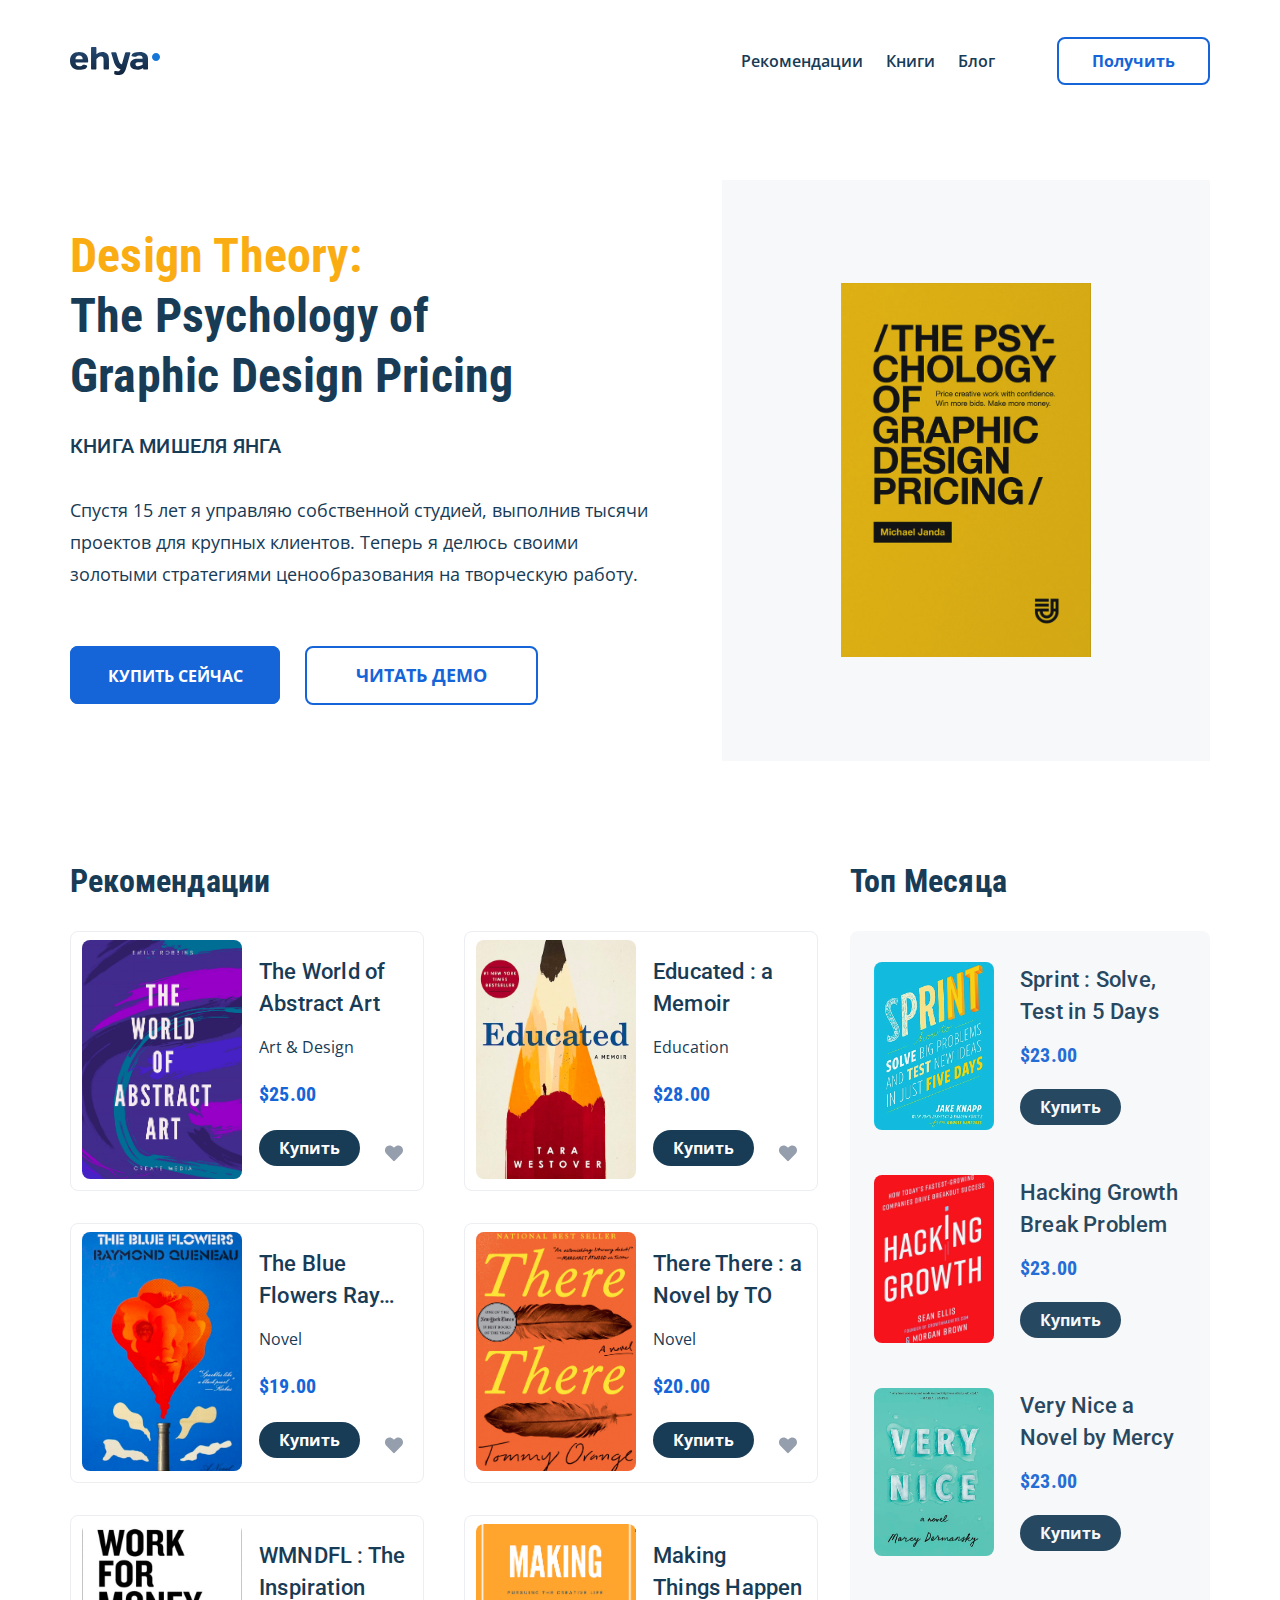
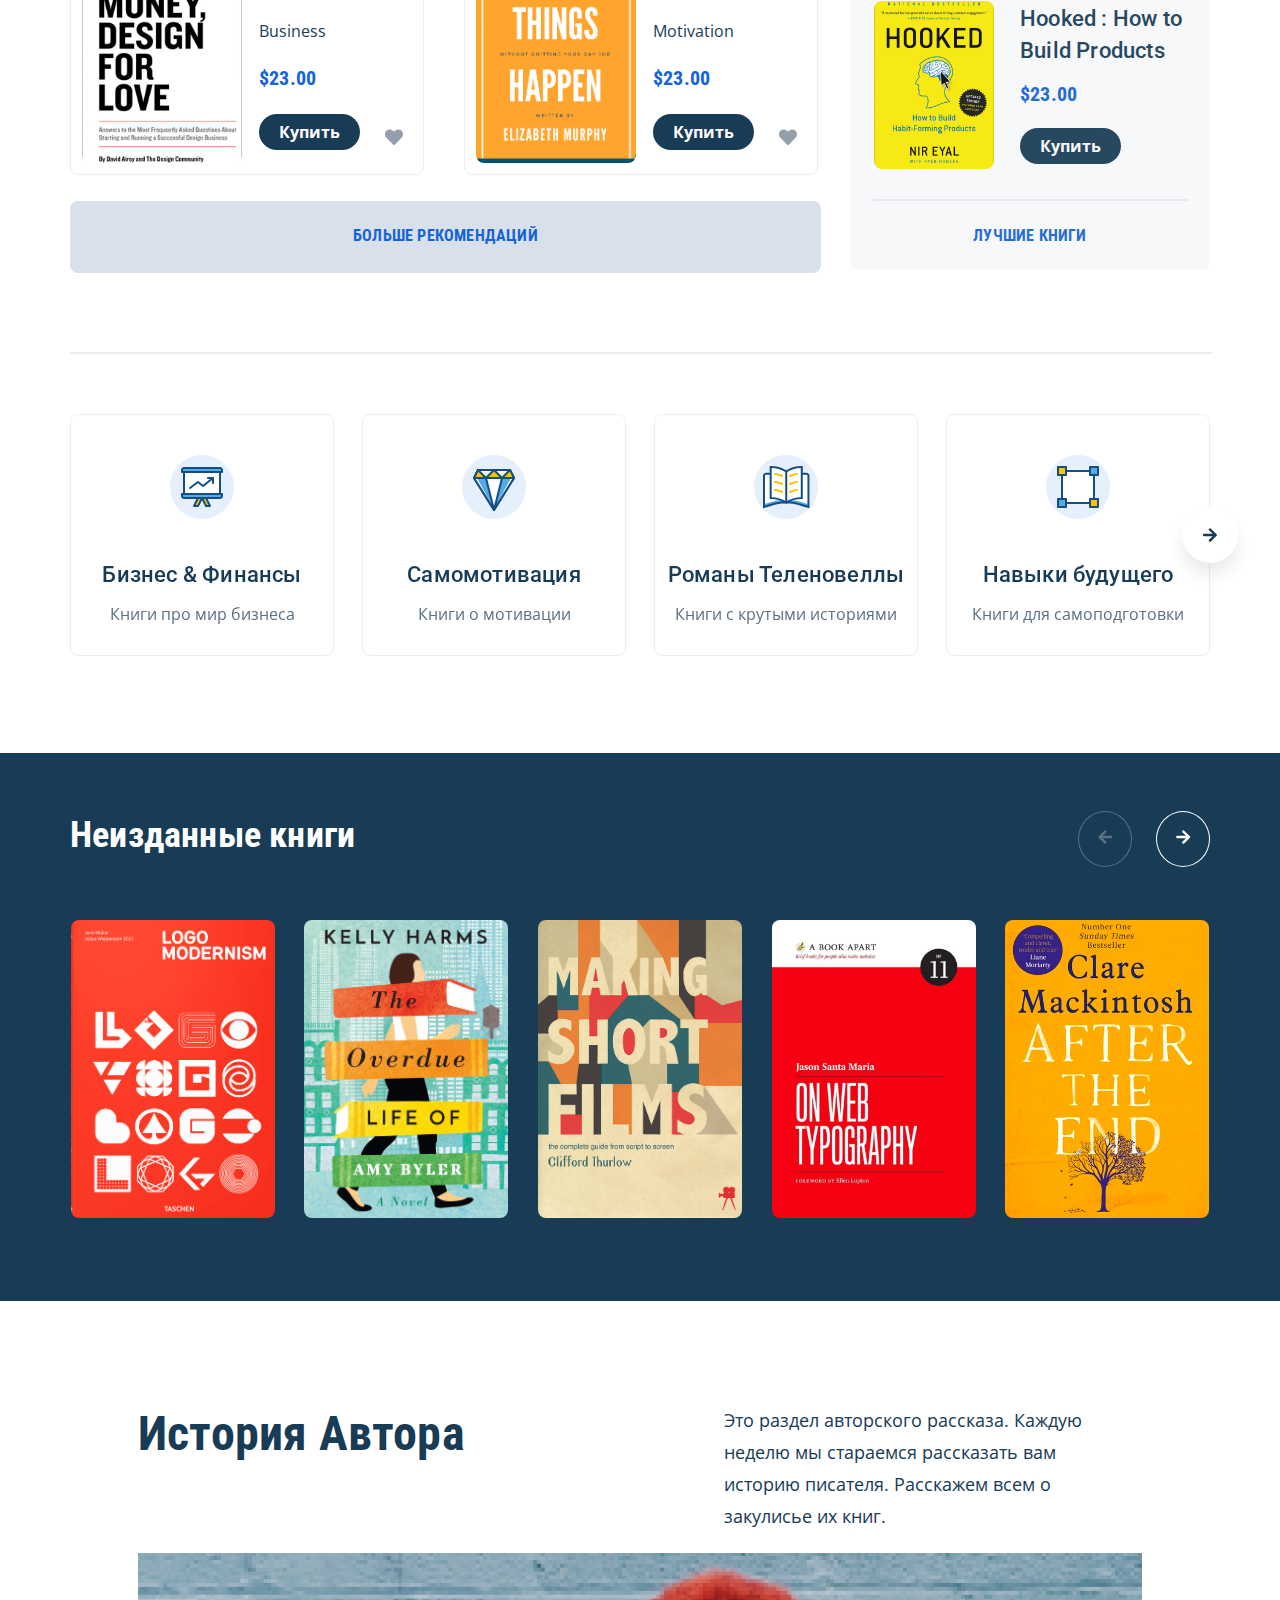
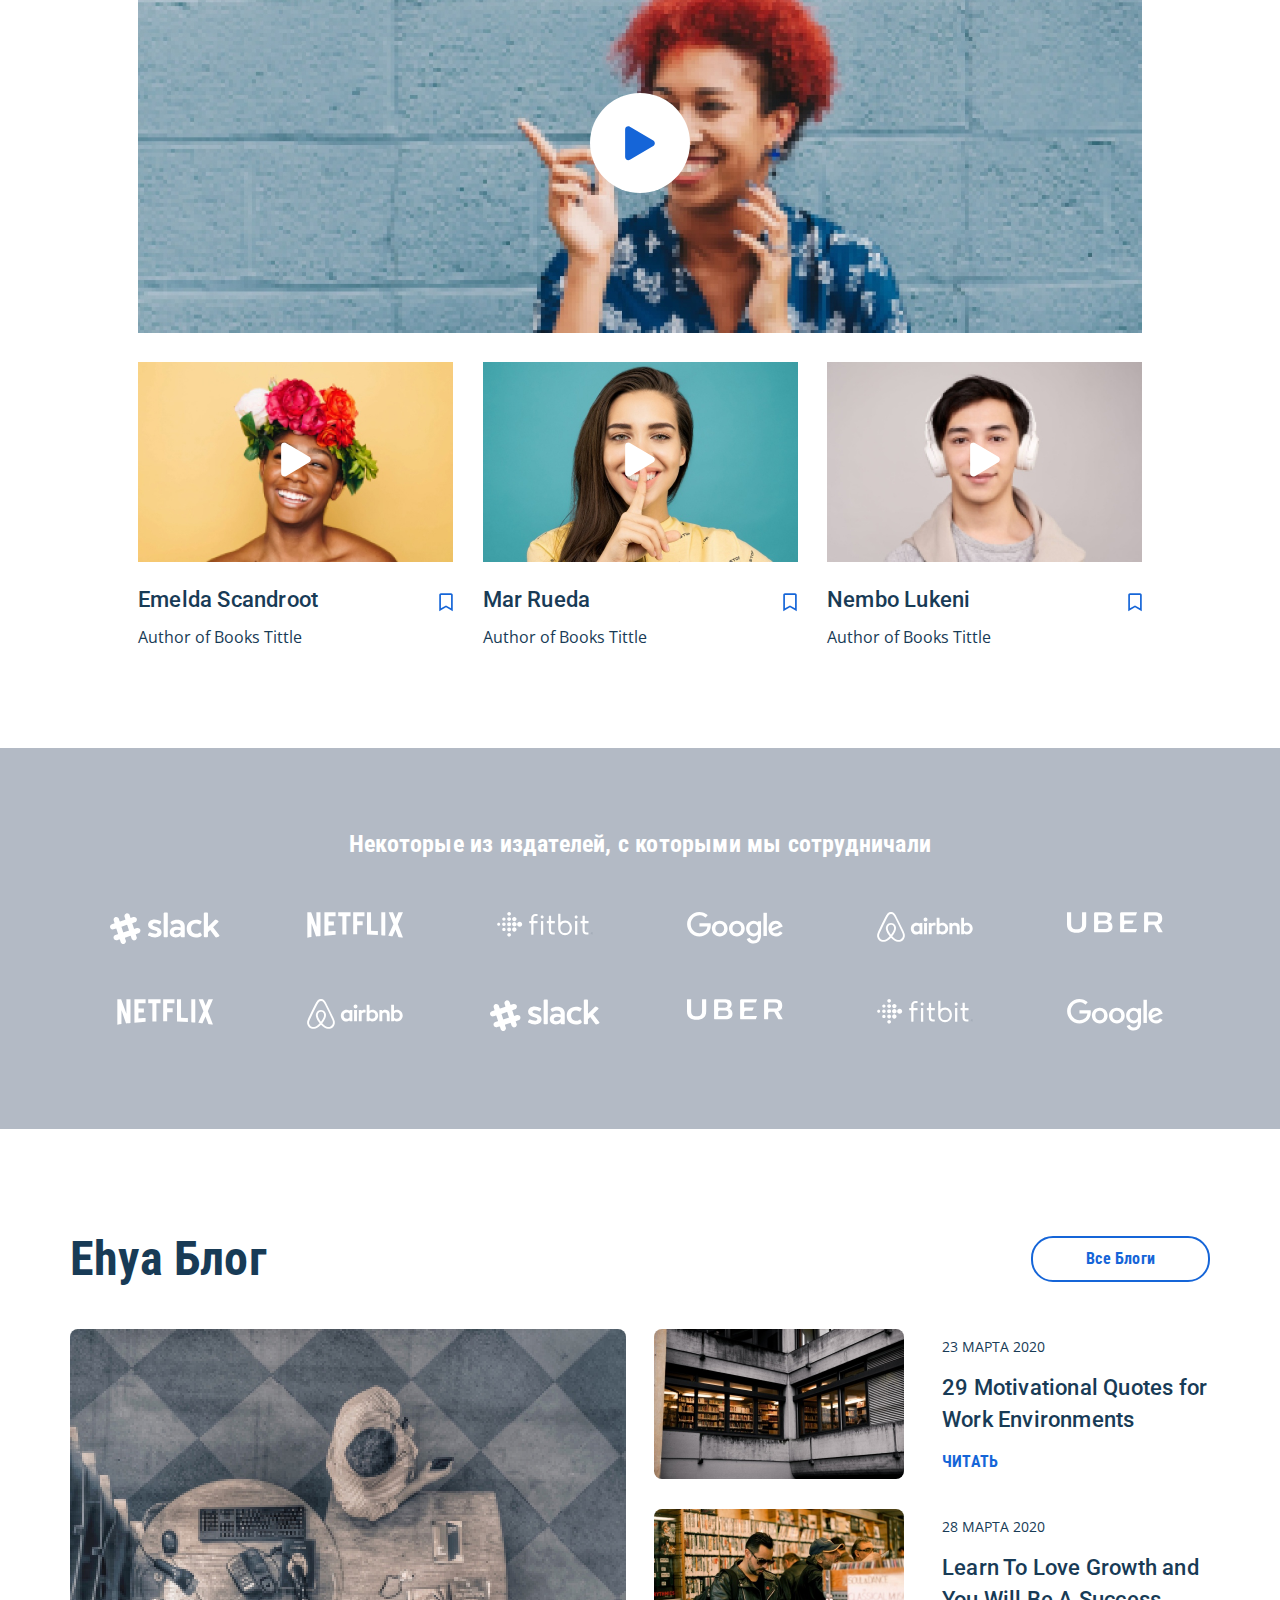
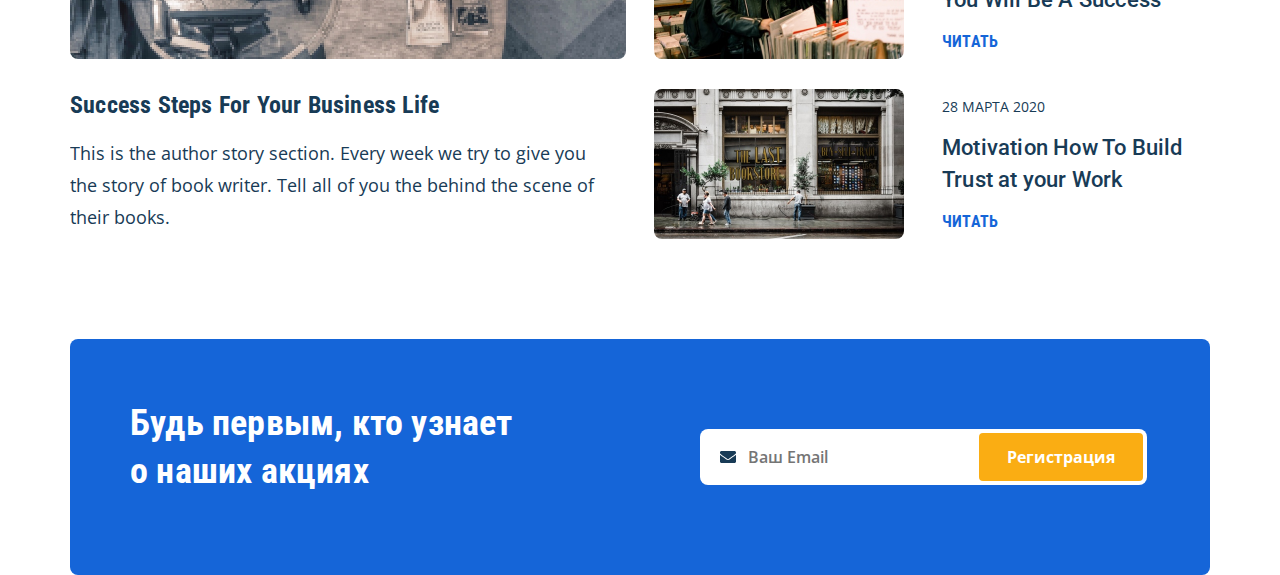
==== commit 2aa87af4: "create: section newsletter" ====
--- a/index.html
+++ b/index.html
@@ -10,7 +10,7 @@
       href="https://fonts.googleapis.com/css2?family=Open+Sans:wght@400;600;700&family=Roboto+Condensed:wght@700&family=Roboto:wght@400;500&display=swap"
       rel="stylesheet"
     />
-    <link rel="stylesheet" href="./assets/css/jquery.fancybox.min.css">
+    <link rel="stylesheet" href="./assets/css/jquery.fancybox.min.css" />
     <link rel="stylesheet" href="./assets/css/style.css" />
     <script src="./assets/js/jquery-3.6.0.min.js" defer></script>
     <script src="./assets/js/swiper-bundle.min.js" defer></script>
@@ -528,8 +528,16 @@
         </p>
         <div class="story-content">
           <div class="story-content__main">
-            <img src="./assets/images/story/video-bg-main.jpg" alt="Изображение для видео" class="story-content__main-img" />
-            <a data-fancybox href="https://www.youtube.com/watch?v=_sI_Ps7JSEk" class="story-content__main-play">
+            <img
+              src="./assets/images/story/video-bg-main.jpg"
+              alt="Изображение для видео"
+              class="story-content__main-img"
+            />
+            <a
+              data-fancybox
+              href="https://www.youtube.com/watch?v=_sI_Ps7JSEk"
+              class="story-content__main-play"
+            >
               <svg class="story-content__main-icon">
                 <path
                   d="M28.281 14.527L4.906.715C2.98-.415.125.715.125 3.438v27.625c0 2.523 2.656 4.05 4.781 2.789l23.375-13.813c2.059-1.262 2.059-4.25 0-5.512z"
@@ -539,8 +547,16 @@
           <!-- /.aithor-story-content__main -->
           <div class="story-content__item">
             <div class="story-content__item-video">
-              <img src="./assets/images/story/video-bg-1.jpg" alt="Изображение для видео" class="story-content__item-img" />
-              <a data-fancybox href="https://www.youtube.com/watch?v=_sI_Ps7JSEk" class="story-content__item-play">
+              <img
+                src="./assets/images/story/video-bg-1.jpg"
+                alt="Изображение для видео"
+                class="story-content__item-img"
+              />
+              <a
+                data-fancybox
+                href="https://www.youtube.com/watch?v=_sI_Ps7JSEk"
+                class="story-content__item-play"
+              >
                 <svg class="story-content__item-icon">
                   <path
                     d="M28.281 14.527L4.906.715C2.98-.415.125.715.125 3.438v27.625c0 2.523 2.656 4.05 4.781 2.789l23.375-13.813c2.059-1.262 2.059-4.25 0-5.512z"
@@ -550,18 +566,32 @@
             <!-- /.story-content__item-video -->
             <div class="story-content__item-info">
               <h3 class="story-content__item-title">Emelda Scandroot</h3>
-            <span class="story-content__item-text">Author of Books Tittle</span>
+              <span class="story-content__item-text"
+                >Author of Books Tittle</span
+              >
             </div>
             <!-- /.story-content__item-info -->
             <button class="button story-content__btn">
-              <svg class="story-content__icon"><path d="M12.063.25H1.937C.989.25.25 1.023.25 1.938V18.25L7 14.312l6.75 3.938V1.937c0-.914-.773-1.687-1.688-1.687zm0 15.082L7 12.379l-5.063 2.953V2.148c0-.105.07-.21.211-.21h9.704c.105 0 .21.105.21.21v13.184z" /></svg>
+              <svg class="story-content__icon">
+                <path
+                  d="M12.063.25H1.937C.989.25.25 1.023.25 1.938V18.25L7 14.312l6.75 3.938V1.937c0-.914-.773-1.687-1.688-1.687zm0 15.082L7 12.379l-5.063 2.953V2.148c0-.105.07-.21.211-.21h9.704c.105 0 .21.105.21.21v13.184z"
+                />
+              </svg>
             </button>
           </div>
           <!-- /.story-content__item -->
           <div class="story-content__item">
             <div class="story-content__item-video">
-              <img src="./assets/images/story/video-bg-2.jpg" alt="Изображение для видео" class="story-content__item-img" />
-              <a data-fancybox href="https://www.youtube.com/watch?v=_sI_Ps7JSEk" class="story-content__item-play">
+              <img
+                src="./assets/images/story/video-bg-2.jpg"
+                alt="Изображение для видео"
+                class="story-content__item-img"
+              />
+              <a
+                data-fancybox
+                href="https://www.youtube.com/watch?v=_sI_Ps7JSEk"
+                class="story-content__item-play"
+              >
                 <svg class="story-content__item-icon">
                   <path
                     d="M28.281 14.527L4.906.715C2.98-.415.125.715.125 3.438v27.625c0 2.523 2.656 4.05 4.781 2.789l23.375-13.813c2.059-1.262 2.059-4.25 0-5.512z"
@@ -571,18 +601,32 @@
             <!-- /.story-content__item-video -->
             <div class="story-content__item-info">
               <h3 class="story-content__item-title">Mar Rueda</h3>
-            <span class="story-content__item-text">Author of Books Tittle</span>
+              <span class="story-content__item-text"
+                >Author of Books Tittle</span
+              >
             </div>
             <!-- /.story-content__item-info -->
             <button class="button story-content__btn">
-              <svg class="story-content__icon"><path d="M12.063.25H1.937C.989.25.25 1.023.25 1.938V18.25L7 14.312l6.75 3.938V1.937c0-.914-.773-1.687-1.688-1.687zm0 15.082L7 12.379l-5.063 2.953V2.148c0-.105.07-.21.211-.21h9.704c.105 0 .21.105.21.21v13.184z" /></svg>
+              <svg class="story-content__icon">
+                <path
+                  d="M12.063.25H1.937C.989.25.25 1.023.25 1.938V18.25L7 14.312l6.75 3.938V1.937c0-.914-.773-1.687-1.688-1.687zm0 15.082L7 12.379l-5.063 2.953V2.148c0-.105.07-.21.211-.21h9.704c.105 0 .21.105.21.21v13.184z"
+                />
+              </svg>
             </button>
           </div>
           <!-- /.story-content__item -->
           <div class="story-content__item story-content__item--mobile-hidden">
             <div class="story-content__item-video">
-              <img src="./assets/images/story/video-bg-3.jpg" alt="Изображение для видео" class="story-content__item-img" />
-              <a data-fancybox href="https://www.youtube.com/watch?v=_sI_Ps7JSEk" class="story-content__item-play">
+              <img
+                src="./assets/images/story/video-bg-3.jpg"
+                alt="Изображение для видео"
+                class="story-content__item-img"
+              />
+              <a
+                data-fancybox
+                href="https://www.youtube.com/watch?v=_sI_Ps7JSEk"
+                class="story-content__item-play"
+              >
                 <svg class="story-content__item-icon">
                   <path
                     d="M28.281 14.527L4.906.715C2.98-.415.125.715.125 3.438v27.625c0 2.523 2.656 4.05 4.781 2.789l23.375-13.813c2.059-1.262 2.059-4.25 0-5.512z"
@@ -592,11 +636,17 @@
             <!-- /.story-content__item-video -->
             <div class="story-content__item-info">
               <h3 class="story-content__item-title">Nembo Lukeni</h3>
-            <span class="story-content__item-text">Author of Books Tittle</span>
+              <span class="story-content__item-text"
+                >Author of Books Tittle</span
+              >
             </div>
             <!-- /.story-content__item-info -->
             <button class="button story-content__btn">
-              <svg class="story-content__icon"><path d="M12.063.25H1.937C.989.25.25 1.023.25 1.938V18.25L7 14.312l6.75 3.938V1.937c0-.914-.773-1.687-1.688-1.687zm0 15.082L7 12.379l-5.063 2.953V2.148c0-.105.07-.21.211-.21h9.704c.105 0 .21.105.21.21v13.184z" /></svg>
+              <svg class="story-content__icon">
+                <path
+                  d="M12.063.25H1.937C.989.25.25 1.023.25 1.938V18.25L7 14.312l6.75 3.938V1.937c0-.914-.773-1.687-1.688-1.687zm0 15.082L7 12.379l-5.063 2.953V2.148c0-.105.07-.21.211-.21h9.704c.105 0 .21.105.21.21v13.184z"
+                />
+              </svg>
             </button>
           </div>
           <!-- /.story-content__item -->
@@ -608,70 +658,233 @@
     <!-- /.story -->
     <section class="partners">
       <div class="container partners__container">
-        <h3 class="partners__title">Некоторые из издателей, с которыми мы сотрудничали
-</h3>
-<ul class="partners-list">
-  <li class="partners-list__item partners-list__item-1">
-    <a href="#!" class="partners-list__link">
-      <svg class="partners-list__icon" width="110" height="32"><path d="M19.701 3.2c-.437-1.435-1.97-2.207-3.393-1.766-1.422.442-2.189 1.987-1.75 3.421l7.004 21.738c.493 1.324 1.916 2.097 3.284 1.71 1.423-.441 2.298-1.93 1.86-3.365 0-.055-7.005-21.738-7.005-21.738zM8.866 6.786c-.438-1.434-1.97-2.207-3.393-1.765-1.423.441-2.19 1.986-1.752 3.42l7.005 21.738c.493 1.324 1.916 2.097 3.284 1.71 1.423-.44 2.298-1.93 1.86-3.365 0-.055-7.004-21.738-7.004-21.738z" /><path d="M28.567 21.241c1.423-.441 2.19-1.986 1.751-3.42-.437-1.435-1.97-2.207-3.393-1.766L5.308 23.062c-1.313.497-2.08 1.931-1.696 3.31.438 1.435 1.915 2.318 3.338 1.876.11 0 21.617-7.007 21.617-7.007z" /><path d="M9.796 27.366a179.933 179.933 0 005.144-1.71 183.86 183.86 0 00-1.696-5.187l-5.145 1.71 1.697 5.187zM20.687 23.78c1.97-.663 3.776-1.215 5.144-1.711a183.86 183.86 0 00-1.697-5.186l-5.144 1.71 1.697 5.186zM25.01 10.262c1.423-.441 2.189-1.986 1.751-3.42-.438-1.435-1.97-2.208-3.393-1.766L1.806 12.138c-1.313.496-2.08 1.93-1.697 3.31.438 1.49 1.916 2.373 3.339 1.876.054 0 21.562-7.062 21.562-7.062z" /><path d="M6.293 16.386a180.335 180.335 0 005.145-1.71c-.657-1.986-1.204-3.807-1.697-5.186L4.597 11.2l1.696 5.186zM17.13 12.855c1.97-.662 3.775-1.214 5.144-1.71-.657-1.986-1.204-3.807-1.697-5.186l-5.144 1.71 1.696 5.186zM50.403 8.938c.93.441 1.04.717.274 2.152-.767 1.49-.93 1.544-1.916 1.158-1.204-.496-2.681-.882-3.667-.882-1.587 0-2.626.551-2.626 1.434 0 2.869 9.139 1.324 9.139 7.503 0 3.09-2.627 5.131-6.567 5.131-2.08 0-4.652-.717-6.403-1.6-.876-.44-.93-.717-.164-2.206.656-1.27.875-1.435 1.806-1.049 1.532.662 3.393 1.159 4.706 1.159 1.478 0 2.408-.607 2.408-1.49 0-2.814-9.303-1.49-9.303-7.448 0-3.145 2.626-5.297 6.512-5.297 1.86.166 4.214.718 5.801 1.435zM57.791 1.655v22.952c0 .33-.383.717-.876.717h-2.407c-.548 0-.876-.386-.876-.717V1.655c0-1.158.328-1.214 2.08-1.214 1.97-.055 2.079.11 2.079 1.214z" /><path fill-rule="evenodd" clip-rule="evenodd" d="M74.756 24.386V14.51c0-4.303-2.9-6.841-7.497-6.841-2.08 0-4.378.662-6.02 1.765-.876.552-.876.828 0 2.207.93 1.38 1.094 1.435 1.97.938 1.094-.662 2.463-1.103 3.612-1.103 2.408 0 3.83 1.103 3.83 2.924v1.159c-1.148-.497-2.571-.773-4.104-.773-4.104 0-6.786 2.207-6.786 5.517 0 3.09 2.408 5.187 5.965 5.187 1.861 0 3.722-.773 4.98-2.207l-.054 1.048c-.055.552.328.938.875.938h2.354c.492 0 .875-.331.875-.883zM66.22 22.18c-1.478 0-2.463-.772-2.463-1.93 0-1.435 1.478-2.539 3.667-2.539 1.04 0 2.244.166 3.174.552v1.545c-.93 1.49-2.572 2.372-4.378 2.372z" /><path d="M91.01 8.993c.876.497.876.773-.055 2.262-.875 1.38-1.04 1.49-2.025.993-.711-.386-1.915-.717-2.845-.717-3.01 0-4.98 1.986-4.98 5.02 0 3.146 1.97 5.242 4.98 5.242 1.04 0 2.353-.386 3.174-.883.875-.496 1.04-.496 1.97.883.82 1.27.82 1.545.055 2.097-1.314.938-3.448 1.655-5.309 1.655-5.527 0-9.249-3.586-9.249-8.938s3.722-8.883 9.304-8.883c1.751-.055 3.721.497 4.98 1.27zM109.124 23.117c.712.883.438 1.214-1.313 1.821-1.751.662-2.025.607-2.627-.22l-4.98-6.677-2.244 2.152v4.359c0 .33-.383.717-.875.717h-2.408c-.548 0-.876-.386-.876-.717V1.655c0-1.158.328-1.214 2.08-1.214 2.024 0 2.08.166 2.08 1.214v13.02l6.785-6.565c.766-.717 1.149-.662 2.518.221 1.477.938 1.587 1.214.875 1.931l-5.035 4.966 6.02 7.89z" /></svg>
-    </a>
-  </li>
-  <li class="partners-list__item partners-list__item-2">
-    <a href="#!" class="partners-list__link">
-      <svg class="partners-list__icon" width="96" height="26"><path fill-rule="evenodd" clip-rule="evenodd" d="M10.76 24.35c-.553.056-1.114.114-1.688.184l-4.608-13.33v13.898c-1.44.142-2.736.33-4.128.567V.19h3.84l5.232 14.466V.189h4.08v23.826c-.902.148-1.803.24-2.728.335zM24.292 9.5a119.19 119.19 0 012.588-.045v3.97c-1.776 0-3.888 0-5.424.095v5.91c.748-.046 1.5-.096 2.257-.146 1.622-.107 3.258-.216 4.895-.28v3.829l-11.184.85V.19h11.184V4.16h-7.152v5.39c.81 0 1.835-.026 2.835-.05zm15.116-5.293h4.176s0-4.018.048-4.018H31.2v4.018h4.176V22.55c1.296-.047 2.688-.047 4.032-.047V4.207zM50.16 9.265h5.52v3.971h-5.52v9.03h-3.984V.188h11.28V4.16H50.16v5.105zm18.058 9.692a112.27 112.27 0 00-4.186-.19V.19H60v22.313c3.696.094 7.296.283 10.896.52v-3.924c-.886-.037-1.78-.089-2.678-.14zm7.448 4.436c.865.051 1.744.103 2.622.196V.19h-3.984v23.116c.449.033.904.06 1.362.088zm15.15-11.102L95.952.189h-4.464l-2.832 6.666-2.64-6.666h-4.32L86.4 12.15l-5.184 11.63c.576.075 1.152.135 1.728.196.864.09 1.728.181 2.592.323l2.976-6.76 2.88 7.375c.538.082 1.07.171 1.6.26.984.163 1.962.326 2.96.449L90.816 12.29z" /></svg>
-    </a>
-  </li>
-  <li class="partners-list__item partners-list__item-3">
-    <a href="#!" class="partners-list__link">
-      <svg class="partners-list__icon" width="96" height="25"><path fill-rule="evenodd" clip-rule="evenodd" d="M14.016 1.84c0 .99-.864 1.84-1.872 1.84s-1.872-.85-1.872-1.84c0-.99.864-1.84 1.872-1.84s1.872.85 1.872 1.84zm-1.872 3.349c-1.104 0-1.968.849-1.968 1.934s.864 1.934 1.968 1.934 1.968-.85 1.968-1.934c0-1.132-.864-1.934-1.968-1.934zm-2.016 7.122c0-1.085.912-1.98 2.016-1.98s2.064.895 2.016 1.98c0 1.085-.912 1.982-2.016 1.982s-2.016-.897-2.016-1.982zm2.016 3.255c-1.104 0-1.968.85-1.968 1.934 0 1.085.864 1.934 1.968 1.934s1.968-.85 1.968-1.934c0-1.038-.864-1.934-1.968-1.934zm-1.872 7.17c0-.99.864-1.84 1.872-1.84 1.056 0 1.872.85 1.872 1.84 0 .99-.864 1.84-1.872 1.84s-1.872-.85-1.872-1.84zm7.056-17.783c-1.2 0-2.208.99-2.208 2.17 0 1.179 1.008 2.17 2.208 2.17 1.2 0 2.208-.991 2.208-2.17 0-1.18-1.008-2.17-2.208-2.17zm-2.304 7.405c0-1.273 1.056-2.264 2.304-2.264 1.248 0 2.304.99 2.304 2.264 0 1.274-1.056 2.265-2.304 2.265-1.296 0-2.304-1.038-2.304-2.264zm2.304 2.972c-1.2 0-2.208.99-2.208 2.17s1.008 2.17 2.208 2.17c1.2 0 2.208-.99 2.208-2.17s-1.008-2.17-2.208-2.17zm2.784-3.019c0-1.415 1.2-2.5 2.544-2.5s2.448 1.085 2.544 2.5c0 1.415-1.104 2.5-2.544 2.5s-2.544-1.179-2.544-2.5zm-13.2-6.886c-.912 0-1.68.754-1.68 1.65 0 .897.768 1.651 1.68 1.651.912 0 1.68-.754 1.68-1.65 0-.897-.72-1.651-1.68-1.651zM5.136 12.31c0-.99.768-1.745 1.776-1.745s1.776.755 1.776 1.745c0 .99-.768 1.746-1.776 1.746s-1.776-.755-1.776-1.746zm1.776 3.49c-.912 0-1.68.756-1.68 1.652 0 .896.768 1.65 1.68 1.65.912 0 1.68-.754 1.68-1.65 0-.896-.72-1.651-1.68-1.651zM.144 12.359c0-.849.672-1.509 1.536-1.509s1.536.66 1.536 1.51c0 .848-.672 1.509-1.536 1.509s-1.536-.66-1.536-1.51z" /><path d="M44.304 9.104c-.192 0-.336.189-.336.33V22.5c0 .189.192.33.336.33h1.584c.192 0 .336-.188.336-.33V9.434c0-.189-.192-.33-.336-.33h-1.584zM45.168 3.585c-.864 0-1.536.66-1.536 1.51 0 .848.672 1.509 1.536 1.509s1.536-.66 1.536-1.51c0-.849-.72-1.509-1.536-1.509zM78.384 9.104c-.192 0-.336.189-.336.33V22.5c0 .189.192.33.336.33h1.584c.192 0 .336-.188.336-.33V9.434c0-.189-.192-.33-.336-.33h-1.584zM79.152 3.585c-.864 0-1.536.66-1.536 1.51 0 .848.672 1.509 1.536 1.509s1.536-.66 1.536-1.51c0-.849-.672-1.509-1.536-1.509z" /><path fill-rule="evenodd" clip-rule="evenodd" d="M95.359 21.4a.3.3 0 01-.093.157c0 .094-.1.188-.3.141l.077.088a.078.078 0 01-.027.007h-.15l.35.424h.2l-.373-.43a.512.512 0 00.057-.03c.049-.026.107-.059.166-.059.1 0 .1-.094.1-.189 0-.038 0-.077-.007-.11zm-.693.393v-.566h.35c.1 0 .2 0 .25.094.059 0 .083.033.093.079.007-.032.007-.06.007-.08v-.093s0-.095-.1-.095c0 0-.1-.094-.2-.094h-.65v1.18h.2v-.425h.05z" fill="#8C98A4"/><path fill-rule="evenodd" clip-rule="evenodd" d="M93.792 21.65c0-.565.528-1.084 1.104-1.084.624 0 1.104.472 1.104 1.085 0 .566-.528 1.085-1.104 1.085-.576 0-1.104-.519-1.104-1.085zm.096 0c0 .567.432.992 1.008.992.528 0 1.008-.425 1.008-.991 0-.566-.432-.99-1.008-.99-.576 0-1.008.424-1.008.99z" fill="#8C98A4"/><path d="M57.504 11.226c.192 0 .336-.188.336-.33V9.34c0-.189-.192-.33-.336-.33h-3.408v-5c0-.19-.192-.33-.336-.33h-1.584c-.192 0-.336.188-.336.33v5h-1.68c-.192 0-.336.188-.336.33v1.556c0 .189.192.33.336.33h1.68v7.548c0 2.311 1.584 3.82 3.888 3.82h1.68c.192 0 .336-.188.336-.33v-1.556c0-.19-.192-.33-.336-.33h-1.44c-1.104 0-1.872-.755-1.872-1.934v-7.265h3.408v.047zM91.2 11.226c.192 0 .336-.188.336-.33V9.34c0-.189-.192-.33-.336-.33h-3.408v-5c0-.19-.192-.33-.336-.33h-1.584c-.192 0-.336.188-.336.33v5h-1.68c-.192 0-.336.188-.336.33v1.556c0 .189.192.33.336.33h1.68v7.548c0 2.311 1.584 3.82 3.888 3.82h1.68c.192 0 .336-.188.336-.33v-1.556c0-.19-.192-.33-.336-.33h-1.536c-1.104 0-1.872-.755-1.872-1.934v-7.265h3.456l.048.047zM34.224 11.226v11.132c0 .19.192.33.336.33h1.584c.192 0 .336-.188.336-.33V11.226h3.744c.192 0 .336-.188.336-.33V9.34c0-.189-.192-.33-.336-.33H36.48V6.084c0-1.18.864-1.981 1.872-1.981h1.872c.192 0 .336-.189.336-.33V2.217c0-.189-.192-.33-.336-.33h-1.776c-2.352 0-4.224 1.934-4.224 4.15V9.01h-1.68c-.192 0-.336.19-.336.33v1.557c0 .189.192.33.336.33h1.68z" /><path fill-rule="evenodd" clip-rule="evenodd" d="M68.112 8.585c1.872 0 3.648.755 4.896 2.075 1.248 1.321 1.92 3.16 1.92 5.19 0 5.046-3.504 7.31-6.864 7.31-3.408 0-6.864-2.217-6.864-7.31V2.122c0-.142.144-.33.336-.33h1.584c.144 0 .336.141.336.33v8.302c1.104-1.085 2.88-1.84 4.656-1.84zm-4.704 7.311c0 2.5 1.248 5.142 4.656 5.142 3.408 0 4.608-2.642 4.656-5.142 0-3.019-1.872-5.094-4.656-5.094s-4.656 2.028-4.656 5.094z" /></svg>
-    </a>
-  </li>
-  <li class="partners-list__item partners-list__item-4">
-    <a href="#!" class="partners-list__link">
-      <svg class="partners-list__icon" width="96" height="32"><path d="M23.627 11.126H12.435v3.3h7.959c-.398 4.65-4.278 6.7-7.909 6.7-4.676 0-8.754-3.7-8.754-8.85 0-5.05 3.88-8.95 8.754-8.95 3.78 0 5.969 2.4 5.969 2.4l2.288-2.4s-2.985-3.3-8.406-3.3C5.422-.024.099 5.826.099 12.176c0 6.2 5.024 12.25 12.436 12.25 6.516 0 11.29-4.45 11.29-11.1 0-1.4-.198-2.2-.198-2.2z" /><path fill-rule="evenodd" clip-rule="evenodd" d="M24.87 16.476c0-4.2 3.283-7.8 7.86-7.8 3.78 0 7.859 2.7 7.908 7.9 0 4.6-3.481 7.85-7.809 7.85-4.775 0-7.959-3.65-7.959-7.95zm12.287.1c0-2.9-2.14-4.75-4.378-4.75-2.537 0-4.476 2-4.427 4.7 0 2.8 1.94 4.8 4.427 4.8 2.288 0 4.377-1.85 4.377-4.75zM41.981 16.476c0-4.2 3.283-7.8 7.86-7.8 3.78 0 7.858 2.7 7.908 7.9 0 4.6-3.482 7.85-7.81 7.85-4.774 0-7.958-3.65-7.958-7.95zm12.286.1c0-2.9-2.139-4.75-4.377-4.75-2.537 0-4.477 2-4.427 4.7 0 2.8 1.94 4.8 4.427 4.8 2.288 0 4.377-1.85 4.377-4.75zM59.092 16.576c0-4.15 3.283-7.85 7.511-7.85 1.84 0 3.233.7 4.129 1.8v-1.35h3.282v14.15c0 5.55-3.183 8.2-7.361 8.2-3.83 0-5.97-2.35-7.014-4.6l3.035-1.25c.447 1 1.641 2.8 4.029 2.8 2.487 0 4.128-1.65 4.128-4.35v-1.55c-.945 1.05-2.089 1.9-4.327 1.9-3.582 0-7.412-3.2-7.412-7.9zm11.988.05c0-3-2.14-4.8-4.178-4.8-2.19 0-4.328 1.75-4.378 4.85 0 2.85 2.09 4.7 4.328 4.7 2.139 0 4.228-1.65 4.228-4.75zM81.426 16.526c0-4.7 3.332-7.85 7.312-7.85 3.084 0 5.422 2.1 6.466 4.5l.547 1.3-10.495 4.4c.647 1.2 1.641 2.4 3.83 2.4 1.94 0 3.134-1.05 3.83-2.15l2.736 1.85c-1.194 1.6-3.283 3.45-6.566 3.45-3.93 0-7.66-2.95-7.66-7.9zm10.346-3.1c-.497-.95-1.492-1.7-2.935-1.7-2.238 0-4.427 2.35-4.029 4.65l6.964-2.95z" /><path d="M76.452 23.976h3.432V.776h-3.432v23.2z" /></svg>
-    </a>
-  </li>
-  <li class="partners-list__item partners-list__item-5">
-    <a href="#!" class="partners-list__link">
-      <svg class="partners-list__icon" width="96" height="30"><path fill-rule="evenodd" clip-rule="evenodd" d="M27.415 21.238a6.21 6.21 0 01.382 3.19c-.334 2.191-1.767 4.096-3.869 4.953-.764.333-1.576.476-2.436.476-.238 0-.525 0-.764-.047-1.003-.096-2.006-.43-3.009-1-1.194-.667-2.388-1.667-3.725-3.096-1.337 1.429-2.484 2.429-3.725 3.096-1.003.57-2.006.857-3.01 1-.119 0-.25.011-.381.023-.132.012-.263.024-.382.024-.86 0-1.672-.143-2.436-.476-2.054-.857-3.582-2.714-3.917-4.953-.143-1.095 0-2.142.382-3.19.144-.428.287-.762.43-1.095.239-.524.478-1.048.669-1.524l.048-.048c2.101-4.476 4.298-9 6.59-13.476l.096-.19c.239-.429.478-.905.717-1.381l.193-.307c.273-.435.558-.89.905-1.312 1.003-1.143 2.34-1.81 3.821-1.81 1.433 0 2.818.667 3.773 1.857.478.524.812 1.096 1.099 1.62.239.476.477.952.716 1.38l.096.19c2.34 4.477 4.537 9 6.59 13.477h.048c.191.476.43 1 .669 1.524.143.333.287.714.43 1.095zM50.484 7.571c0 1.096-.86 1.953-1.959 1.953a1.934 1.934 0 01-1.958-1.953c0-1.095.86-1.952 1.958-1.952 1.147.048 1.959.905 1.959 1.952zm-7.977 3.905v.476s-.907-1.19-2.913-1.19c-3.248 0-5.78 2.476-5.78 5.905 0 3.38 2.532 5.904 5.78 5.904 2.006 0 2.913-1.238 2.913-1.238v.524c0 .238.192.429.43.429h2.436V11.048h-2.436c-.286 0-.43.19-.43.428zm-2.435 8.381c1.098 0 2.006-.571 2.435-1.238v-4c-.43-.619-1.385-1.238-2.435-1.238-1.91 0-3.391 1.19-3.391 3.238s1.48 3.238 3.39 3.238zm9.886-8.81v11.191h-2.865v-11.19h2.865zm37.063.905s.955-1.19 2.913-1.19c3.248 0 5.78 2.476 5.78 5.857 0 3.381-2.532 5.905-5.78 5.905-2.006 0-2.913-1.238-2.913-1.238v.523a.427.427 0 01-.43.43h-2.436V5.666h2.866v6.285zm2.436 7.857a2.994 2.994 0 01-2.436-1.238v-4c.43-.619 1.385-1.238 2.436-1.238 1.91 0 3.39 1.19 3.39 3.238s-1.48 3.238-3.39 3.238zm-6.782 2.477v-6.667c0-1.905-.382-2.952-1.338-3.762-.86-.714-1.91-1.095-3.152-1.095-1.098 0-2.197.333-3.057 1.19v-.476a.427.427 0 00-.43-.428h-2.292v11.238h2.866v-7.81c.573-.667 1.48-1.095 2.34-1.095 1.576 0 2.197.714 2.197 2.571v6.334h2.866zM65.433 10.762c-1.958 0-2.914 1.19-2.914 1.19V5.667h-2.865v16.571h2.435c.24 0 .43-.19.43-.428v-.524s.908 1.238 2.914 1.238c3.248 0 5.779-2.524 5.779-5.905.048-3.38-2.484-5.857-5.78-5.857zm-2.914 7.81a2.994 2.994 0 002.436 1.238c1.91 0 3.391-1.191 3.391-3.239 0-2.047-1.48-3.238-3.39-3.238-1.052 0-2.007.62-2.437 1.238v4zm-5.301-7.81c.86 0 1.337.143 1.337.143v2.666s-2.388-.81-3.868.905v7.81H51.82V11.048h2.436c.239 0 .43.19.43.428v.476c.477-.619 1.623-1.19 2.53-1.19zm-43.272 12c-1.624-2.048-2.674-3.953-3.009-5.524-.143-.667-.19-1.286-.095-1.81.047-.476.239-.904.477-1.238a3.192 3.192 0 012.627-1.333c1.099 0 2.102.476 2.627 1.334.239.38.43.761.478 1.237.095.524.048 1.143-.096 1.81-.334 1.572-1.385 3.476-3.009 5.524zm9.218 4.905a4.288 4.288 0 002.723-3.477c.095-.81 0-1.523-.144-2.285a6.567 6.567 0 00-.19-.48c-.06-.143-.126-.298-.192-.473-.12-.238-.227-.488-.334-.738-.108-.25-.215-.5-.335-.738v-.047A344.693 344.693 0 0018.15 6.047l-.095-.19a36.778 36.778 0 00-.717-1.382c-.238-.476-.525-.952-.86-1.333a3.137 3.137 0 00-2.388-1.095c-.907 0-1.767.38-2.388 1.095a7.93 7.93 0 00-.86 1.333c-.238.476-.477.953-.716 1.381l-.095.19C7.69 10.478 5.493 15 3.439 19.43l-.048.047c-.239.476-.478 1-.669 1.476-.143.334-.286.667-.382.953a4.507 4.507 0 00-.286 2.333c.19 1.524 1.242 2.857 2.722 3.476.669.238 1.433.381 2.245.286a6.205 6.205 0 002.292-.762c1.051-.619 2.15-1.524 3.391-2.905-1.958-2.428-3.2-4.666-3.63-6.619-.238-.904-.286-1.762-.143-2.523.144-.763.382-1.43.812-2.048.908-1.286 2.484-2.095 4.203-2.095 1.72 0 3.296.761 4.203 2.095.43.619.669 1.285.812 2.047.096.762.048 1.62-.143 2.524-.478 1.953-1.672 4.143-3.63 6.572 1.242 1.38 2.293 2.285 3.391 2.904.812.429 1.529.667 2.293.762.812.096 1.576 0 2.292-.285z" /></svg>
-    </a>
-  </li>
-  <li class="partners-list__item partners-list__item-6">
-    <a href="#!" class="partners-list__link">
-      <svg class="partners-list__icon" width="96" height="21"><path d="M15.045.733v11.28c0 3.761-1.624 5.324-5.445 5.324-3.82 0-5.445-1.563-5.445-5.323V.244H.478C.143.244 0 .391 0 .733V12.16c0 6.3 3.916 8.498 9.6 8.498 5.684 0 9.6-2.198 9.6-8.498V.244h-3.678c-.286 0-.477.147-.477.489zM68.394 3.516c.287 0 .43-.097.525-.342L69.97.488c.048-.146 0-.244-.143-.244H55.02c-1.385 0-1.91.44-1.91 1.416v17.484c0 .83.382 1.172 1.48 1.172h13.803c.287 0 .43-.097.525-.342l1.051-2.686c.048-.146 0-.244-.143-.244H57.17V13.48c0-1.22.669-1.807 2.436-1.807h5.492c.287 0 .43-.098.526-.342l1.003-2.588c.048-.147 0-.244-.143-.244h-9.362V3.516h11.272z" /><path fill-rule="evenodd" clip-rule="evenodd" d="M44.609 5.323c0 1.905-.669 3.516-2.293 4.396 2.197.634 3.2 2.637 3.153 5.03 0 4.004-2.77 5.567-6.64 5.567H28.562c-1.098 0-1.48-.342-1.48-1.172V1.66c0-.976.525-1.416 1.91-1.416h8.406c3.678 0 7.212.635 7.212 5.08zm-13.42-1.856h6.495c2.149 0 2.77.83 2.77 2.589 0 1.71-.621 2.588-2.77 2.588h-6.496V3.467zm7.259 13.626h-7.26V13.43c0-1.22.669-1.807 2.436-1.807h4.824c2.292 0 2.961.928 2.961 2.735 0 1.856-.669 2.735-2.961 2.735zM91.272 12.258l4.394 7.716c.095.098.095.342-.24.342h-3.725c-.275 0-.374-.135-.508-.32a6.033 6.033 0 00-.017-.022l-3.964-7.325h-3.63c-1.767 0-2.436.586-2.436 1.807v5.86h-3.582c-.334 0-.477-.146-.477-.488V1.66c0-.976.525-1.416 1.91-1.416h8.406c4.872 0 7.833 1.319 7.833 6.202 0 3.76-1.767 5.226-3.964 5.812zM81.146 9.572h6.83c2.58 0 3.105-1.026 3.105-3.077 0-2.002-.574-3.028-3.105-3.028h-6.83v6.105z" /></svg>
-    </a>
-  </li>
-  <li class="partners-list__item partners-list__item-7">
-    <a href="#!" class="partners-list__link">
-      <svg class="partners-list__icon" width="96" height="26"><path fill-rule="evenodd" clip-rule="evenodd" d="M10.76 24.35c-.553.056-1.114.114-1.688.184l-4.608-13.33v13.898c-1.44.142-2.736.33-4.128.567V.19h3.84l5.232 14.466V.189h4.08v23.826c-.902.148-1.803.24-2.728.335zM24.292 9.5a119.19 119.19 0 012.588-.045v3.97c-1.776 0-3.888 0-5.424.095v5.91c.748-.046 1.5-.096 2.257-.146 1.622-.107 3.258-.216 4.895-.28v3.829l-11.184.85V.19h11.184V4.16h-7.152v5.39c.81 0 1.835-.026 2.835-.05zm15.116-5.293h4.176s0-4.018.048-4.018H31.2v4.018h4.176V22.55c1.296-.047 2.688-.047 4.032-.047V4.207zM50.16 9.265h5.52v3.971h-5.52v9.03h-3.984V.188h11.28V4.16H50.16v5.105zm18.058 9.692a112.27 112.27 0 00-4.186-.19V.19H60v22.313c3.696.094 7.296.283 10.896.52v-3.924c-.886-.037-1.78-.089-2.678-.14zm7.448 4.436c.865.051 1.744.103 2.622.196V.19h-3.984v23.116c.449.033.904.06 1.362.088zm15.15-11.102L95.952.189h-4.464l-2.832 6.666-2.64-6.666h-4.32L86.4 12.15l-5.184 11.63c.576.075 1.152.135 1.728.196.864.09 1.728.181 2.592.323l2.976-6.76 2.88 7.375c.538.082 1.07.171 1.6.26.984.163 1.962.326 2.96.449L90.816 12.29z" /></svg>
-    </a>
-  </li>
-  <li class="partners-list__item partners-list__item-8">
-    <a href="#!" class="partners-list__link">
-      <svg class="partners-list__icon" width="96" height="30"><path fill-rule="evenodd" clip-rule="evenodd" d="M27.415 21.238a6.21 6.21 0 01.382 3.19c-.334 2.191-1.767 4.096-3.869 4.953-.764.333-1.576.476-2.436.476-.238 0-.525 0-.764-.047-1.003-.096-2.006-.43-3.009-1-1.194-.667-2.388-1.667-3.725-3.096-1.337 1.429-2.484 2.429-3.725 3.096-1.003.57-2.006.857-3.01 1-.119 0-.25.011-.381.023-.132.012-.263.024-.382.024-.86 0-1.672-.143-2.436-.476-2.054-.857-3.582-2.714-3.917-4.953-.143-1.095 0-2.142.382-3.19.144-.428.287-.762.43-1.095.239-.524.478-1.048.669-1.524l.048-.048c2.101-4.476 4.298-9 6.59-13.476l.096-.19c.239-.429.478-.905.717-1.381l.193-.307c.273-.435.558-.89.905-1.312 1.003-1.143 2.34-1.81 3.821-1.81 1.433 0 2.818.667 3.773 1.857.478.524.812 1.096 1.099 1.62.239.476.477.952.716 1.38l.096.19c2.34 4.477 4.537 9 6.59 13.477h.048c.191.476.43 1 .669 1.524.143.333.287.714.43 1.095zM50.484 7.571c0 1.096-.86 1.953-1.959 1.953a1.934 1.934 0 01-1.958-1.953c0-1.095.86-1.952 1.958-1.952 1.147.048 1.959.905 1.959 1.952zm-7.977 3.905v.476s-.907-1.19-2.913-1.19c-3.248 0-5.78 2.476-5.78 5.905 0 3.38 2.532 5.904 5.78 5.904 2.006 0 2.913-1.238 2.913-1.238v.524c0 .238.192.429.43.429h2.436V11.048h-2.436c-.286 0-.43.19-.43.428zm-2.435 8.381c1.098 0 2.006-.571 2.435-1.238v-4c-.43-.619-1.385-1.238-2.435-1.238-1.91 0-3.391 1.19-3.391 3.238s1.48 3.238 3.39 3.238zm9.886-8.81v11.191h-2.865v-11.19h2.865zm37.063.905s.955-1.19 2.913-1.19c3.248 0 5.78 2.476 5.78 5.857 0 3.381-2.532 5.905-5.78 5.905-2.006 0-2.913-1.238-2.913-1.238v.523a.427.427 0 01-.43.43h-2.436V5.666h2.866v6.285zm2.436 7.857a2.994 2.994 0 01-2.436-1.238v-4c.43-.619 1.385-1.238 2.436-1.238 1.91 0 3.39 1.19 3.39 3.238s-1.48 3.238-3.39 3.238zm-6.782 2.477v-6.667c0-1.905-.382-2.952-1.338-3.762-.86-.714-1.91-1.095-3.152-1.095-1.098 0-2.197.333-3.057 1.19v-.476a.427.427 0 00-.43-.428h-2.292v11.238h2.866v-7.81c.573-.667 1.48-1.095 2.34-1.095 1.576 0 2.197.714 2.197 2.571v6.334h2.866zM65.433 10.762c-1.958 0-2.914 1.19-2.914 1.19V5.667h-2.865v16.571h2.435c.24 0 .43-.19.43-.428v-.524s.908 1.238 2.914 1.238c3.248 0 5.779-2.524 5.779-5.905.048-3.38-2.484-5.857-5.78-5.857zm-2.914 7.81a2.994 2.994 0 002.436 1.238c1.91 0 3.391-1.191 3.391-3.239 0-2.047-1.48-3.238-3.39-3.238-1.052 0-2.007.62-2.437 1.238v4zm-5.301-7.81c.86 0 1.337.143 1.337.143v2.666s-2.388-.81-3.868.905v7.81H51.82V11.048h2.436c.239 0 .43.19.43.428v.476c.477-.619 1.623-1.19 2.53-1.19zm-43.272 12c-1.624-2.048-2.674-3.953-3.009-5.524-.143-.667-.19-1.286-.095-1.81.047-.476.239-.904.477-1.238a3.192 3.192 0 012.627-1.333c1.099 0 2.102.476 2.627 1.334.239.38.43.761.478 1.237.095.524.048 1.143-.096 1.81-.334 1.572-1.385 3.476-3.009 5.524zm9.218 4.905a4.288 4.288 0 002.723-3.477c.095-.81 0-1.523-.144-2.285a6.567 6.567 0 00-.19-.48c-.06-.143-.126-.298-.192-.473-.12-.238-.227-.488-.334-.738-.108-.25-.215-.5-.335-.738v-.047A344.693 344.693 0 0018.15 6.047l-.095-.19a36.778 36.778 0 00-.717-1.382c-.238-.476-.525-.952-.86-1.333a3.137 3.137 0 00-2.388-1.095c-.907 0-1.767.38-2.388 1.095a7.93 7.93 0 00-.86 1.333c-.238.476-.477.953-.716 1.381l-.095.19C7.69 10.478 5.493 15 3.439 19.43l-.048.047c-.239.476-.478 1-.669 1.476-.143.334-.286.667-.382.953a4.507 4.507 0 00-.286 2.333c.19 1.524 1.242 2.857 2.722 3.476.669.238 1.433.381 2.245.286a6.205 6.205 0 002.292-.762c1.051-.619 2.15-1.524 3.391-2.905-1.958-2.428-3.2-4.666-3.63-6.619-.238-.904-.286-1.762-.143-2.523.144-.763.382-1.43.812-2.048.908-1.286 2.484-2.095 4.203-2.095 1.72 0 3.296.761 4.203 2.095.43.619.669 1.285.812 2.047.096.762.048 1.62-.143 2.524-.478 1.953-1.672 4.143-3.63 6.572 1.242 1.38 2.293 2.285 3.391 2.904.812.429 1.529.667 2.293.762.812.096 1.576 0 2.292-.285z" /></svg>
-    </a>
-  </li>
-  <li class="partners-list__item partners-list__item-9">
-    <a href="#!" class="partners-list__link">
-      <svg class="partners-list__icon" width="110" height="32"><path d="M19.701 3.2c-.437-1.435-1.97-2.207-3.393-1.766-1.422.442-2.189 1.987-1.75 3.421l7.004 21.738c.493 1.324 1.916 2.097 3.284 1.71 1.423-.441 2.298-1.93 1.86-3.365 0-.055-7.005-21.738-7.005-21.738zM8.866 6.786c-.438-1.434-1.97-2.207-3.393-1.765-1.423.441-2.19 1.986-1.752 3.42l7.005 21.738c.493 1.324 1.916 2.097 3.284 1.71 1.423-.44 2.298-1.93 1.86-3.365 0-.055-7.004-21.738-7.004-21.738z" /><path d="M28.567 21.241c1.423-.441 2.19-1.986 1.751-3.42-.437-1.435-1.97-2.207-3.393-1.766L5.308 23.062c-1.313.497-2.08 1.931-1.696 3.31.438 1.435 1.915 2.318 3.338 1.876.11 0 21.617-7.007 21.617-7.007z" /><path d="M9.796 27.366a179.933 179.933 0 005.144-1.71 183.86 183.86 0 00-1.696-5.187l-5.145 1.71 1.697 5.187zM20.687 23.78c1.97-.663 3.776-1.215 5.144-1.711a183.86 183.86 0 00-1.697-5.186l-5.144 1.71 1.697 5.186zM25.01 10.262c1.423-.441 2.189-1.986 1.751-3.42-.438-1.435-1.97-2.208-3.393-1.766L1.806 12.138c-1.313.496-2.08 1.93-1.697 3.31.438 1.49 1.916 2.373 3.339 1.876.054 0 21.562-7.062 21.562-7.062z" /><path d="M6.293 16.386a180.335 180.335 0 005.145-1.71c-.657-1.986-1.204-3.807-1.697-5.186L4.597 11.2l1.696 5.186zM17.13 12.855c1.97-.662 3.775-1.214 5.144-1.71-.657-1.986-1.204-3.807-1.697-5.186l-5.144 1.71 1.696 5.186zM50.403 8.938c.93.441 1.04.717.274 2.152-.767 1.49-.93 1.544-1.916 1.158-1.204-.496-2.681-.882-3.667-.882-1.587 0-2.626.551-2.626 1.434 0 2.869 9.139 1.324 9.139 7.503 0 3.09-2.627 5.131-6.567 5.131-2.08 0-4.652-.717-6.403-1.6-.876-.44-.93-.717-.164-2.206.656-1.27.875-1.435 1.806-1.049 1.532.662 3.393 1.159 4.706 1.159 1.478 0 2.408-.607 2.408-1.49 0-2.814-9.303-1.49-9.303-7.448 0-3.145 2.626-5.297 6.512-5.297 1.86.166 4.214.718 5.801 1.435zM57.791 1.655v22.952c0 .33-.383.717-.876.717h-2.407c-.548 0-.876-.386-.876-.717V1.655c0-1.158.328-1.214 2.08-1.214 1.97-.055 2.079.11 2.079 1.214z" /><path fill-rule="evenodd" clip-rule="evenodd" d="M74.756 24.386V14.51c0-4.303-2.9-6.841-7.497-6.841-2.08 0-4.378.662-6.02 1.765-.876.552-.876.828 0 2.207.93 1.38 1.094 1.435 1.97.938 1.094-.662 2.463-1.103 3.612-1.103 2.408 0 3.83 1.103 3.83 2.924v1.159c-1.148-.497-2.571-.773-4.104-.773-4.104 0-6.786 2.207-6.786 5.517 0 3.09 2.408 5.187 5.965 5.187 1.861 0 3.722-.773 4.98-2.207l-.054 1.048c-.055.552.328.938.875.938h2.354c.492 0 .875-.331.875-.883zM66.22 22.18c-1.478 0-2.463-.772-2.463-1.93 0-1.435 1.478-2.539 3.667-2.539 1.04 0 2.244.166 3.174.552v1.545c-.93 1.49-2.572 2.372-4.378 2.372z" /><path d="M91.01 8.993c.876.497.876.773-.055 2.262-.875 1.38-1.04 1.49-2.025.993-.711-.386-1.915-.717-2.845-.717-3.01 0-4.98 1.986-4.98 5.02 0 3.146 1.97 5.242 4.98 5.242 1.04 0 2.353-.386 3.174-.883.875-.496 1.04-.496 1.97.883.82 1.27.82 1.545.055 2.097-1.314.938-3.448 1.655-5.309 1.655-5.527 0-9.249-3.586-9.249-8.938s3.722-8.883 9.304-8.883c1.751-.055 3.721.497 4.98 1.27zM109.124 23.117c.712.883.438 1.214-1.313 1.821-1.751.662-2.025.607-2.627-.22l-4.98-6.677-2.244 2.152v4.359c0 .33-.383.717-.875.717h-2.408c-.548 0-.876-.386-.876-.717V1.655c0-1.158.328-1.214 2.08-1.214 2.024 0 2.08.166 2.08 1.214v13.02l6.785-6.565c.766-.717 1.149-.662 2.518.221 1.477.938 1.587 1.214.875 1.931l-5.035 4.966 6.02 7.89z" /></svg>
-    </a>
-  </li>
-  <li class="partners-list__item partners-list__item-10">
-    <a href="#!" class="partners-list__link">
-      <svg class="partners-list__icon" width="96" height="21"><path d="M15.045.733v11.28c0 3.761-1.624 5.324-5.445 5.324-3.82 0-5.445-1.563-5.445-5.323V.244H.478C.143.244 0 .391 0 .733V12.16c0 6.3 3.916 8.498 9.6 8.498 5.684 0 9.6-2.198 9.6-8.498V.244h-3.678c-.286 0-.477.147-.477.489zM68.394 3.516c.287 0 .43-.097.525-.342L69.97.488c.048-.146 0-.244-.143-.244H55.02c-1.385 0-1.91.44-1.91 1.416v17.484c0 .83.382 1.172 1.48 1.172h13.803c.287 0 .43-.097.525-.342l1.051-2.686c.048-.146 0-.244-.143-.244H57.17V13.48c0-1.22.669-1.807 2.436-1.807h5.492c.287 0 .43-.098.526-.342l1.003-2.588c.048-.147 0-.244-.143-.244h-9.362V3.516h11.272z" /><path fill-rule="evenodd" clip-rule="evenodd" d="M44.609 5.323c0 1.905-.669 3.516-2.293 4.396 2.197.634 3.2 2.637 3.153 5.03 0 4.004-2.77 5.567-6.64 5.567H28.562c-1.098 0-1.48-.342-1.48-1.172V1.66c0-.976.525-1.416 1.91-1.416h8.406c3.678 0 7.212.635 7.212 5.08zm-13.42-1.856h6.495c2.149 0 2.77.83 2.77 2.589 0 1.71-.621 2.588-2.77 2.588h-6.496V3.467zm7.259 13.626h-7.26V13.43c0-1.22.669-1.807 2.436-1.807h4.824c2.292 0 2.961.928 2.961 2.735 0 1.856-.669 2.735-2.961 2.735zM91.272 12.258l4.394 7.716c.095.098.095.342-.24.342h-3.725c-.275 0-.374-.135-.508-.32a6.033 6.033 0 00-.017-.022l-3.964-7.325h-3.63c-1.767 0-2.436.586-2.436 1.807v5.86h-3.582c-.334 0-.477-.146-.477-.488V1.66c0-.976.525-1.416 1.91-1.416h8.406c4.872 0 7.833 1.319 7.833 6.202 0 3.76-1.767 5.226-3.964 5.812zM81.146 9.572h6.83c2.58 0 3.105-1.026 3.105-3.077 0-2.002-.574-3.028-3.105-3.028h-6.83v6.105z" /></svg>
-    </a>
-  </li>
-  <li class="partners-list__item partners-list__item-11">
-    <a href="#!" class="partners-list__link">
-      <svg class="partners-list__icon" width="96" height="25"><path fill-rule="evenodd" clip-rule="evenodd" d="M14.016 1.84c0 .99-.864 1.84-1.872 1.84s-1.872-.85-1.872-1.84c0-.99.864-1.84 1.872-1.84s1.872.85 1.872 1.84zm-1.872 3.349c-1.104 0-1.968.849-1.968 1.934s.864 1.934 1.968 1.934 1.968-.85 1.968-1.934c0-1.132-.864-1.934-1.968-1.934zm-2.016 7.122c0-1.085.912-1.98 2.016-1.98s2.064.895 2.016 1.98c0 1.085-.912 1.982-2.016 1.982s-2.016-.897-2.016-1.982zm2.016 3.255c-1.104 0-1.968.85-1.968 1.934 0 1.085.864 1.934 1.968 1.934s1.968-.85 1.968-1.934c0-1.038-.864-1.934-1.968-1.934zm-1.872 7.17c0-.99.864-1.84 1.872-1.84 1.056 0 1.872.85 1.872 1.84 0 .99-.864 1.84-1.872 1.84s-1.872-.85-1.872-1.84zm7.056-17.783c-1.2 0-2.208.99-2.208 2.17 0 1.179 1.008 2.17 2.208 2.17 1.2 0 2.208-.991 2.208-2.17 0-1.18-1.008-2.17-2.208-2.17zm-2.304 7.405c0-1.273 1.056-2.264 2.304-2.264 1.248 0 2.304.99 2.304 2.264 0 1.274-1.056 2.265-2.304 2.265-1.296 0-2.304-1.038-2.304-2.264zm2.304 2.972c-1.2 0-2.208.99-2.208 2.17s1.008 2.17 2.208 2.17c1.2 0 2.208-.99 2.208-2.17s-1.008-2.17-2.208-2.17zm2.784-3.019c0-1.415 1.2-2.5 2.544-2.5s2.448 1.085 2.544 2.5c0 1.415-1.104 2.5-2.544 2.5s-2.544-1.179-2.544-2.5zm-13.2-6.886c-.912 0-1.68.754-1.68 1.65 0 .897.768 1.651 1.68 1.651.912 0 1.68-.754 1.68-1.65 0-.897-.72-1.651-1.68-1.651zM5.136 12.31c0-.99.768-1.745 1.776-1.745s1.776.755 1.776 1.745c0 .99-.768 1.746-1.776 1.746s-1.776-.755-1.776-1.746zm1.776 3.49c-.912 0-1.68.756-1.68 1.652 0 .896.768 1.65 1.68 1.65.912 0 1.68-.754 1.68-1.65 0-.896-.72-1.651-1.68-1.651zM.144 12.359c0-.849.672-1.509 1.536-1.509s1.536.66 1.536 1.51c0 .848-.672 1.509-1.536 1.509s-1.536-.66-1.536-1.51z" /><path d="M44.304 9.104c-.192 0-.336.189-.336.33V22.5c0 .189.192.33.336.33h1.584c.192 0 .336-.188.336-.33V9.434c0-.189-.192-.33-.336-.33h-1.584zM45.168 3.585c-.864 0-1.536.66-1.536 1.51 0 .848.672 1.509 1.536 1.509s1.536-.66 1.536-1.51c0-.849-.72-1.509-1.536-1.509zM78.384 9.104c-.192 0-.336.189-.336.33V22.5c0 .189.192.33.336.33h1.584c.192 0 .336-.188.336-.33V9.434c0-.189-.192-.33-.336-.33h-1.584zM79.152 3.585c-.864 0-1.536.66-1.536 1.51 0 .848.672 1.509 1.536 1.509s1.536-.66 1.536-1.51c0-.849-.672-1.509-1.536-1.509z" /><path fill-rule="evenodd" clip-rule="evenodd" d="M95.359 21.4a.3.3 0 01-.093.157c0 .094-.1.188-.3.141l.077.088a.078.078 0 01-.027.007h-.15l.35.424h.2l-.373-.43a.512.512 0 00.057-.03c.049-.026.107-.059.166-.059.1 0 .1-.094.1-.189 0-.038 0-.077-.007-.11zm-.693.393v-.566h.35c.1 0 .2 0 .25.094.059 0 .083.033.093.079.007-.032.007-.06.007-.08v-.093s0-.095-.1-.095c0 0-.1-.094-.2-.094h-.65v1.18h.2v-.425h.05z" fill="#8C98A4"/><path fill-rule="evenodd" clip-rule="evenodd" d="M93.792 21.65c0-.565.528-1.084 1.104-1.084.624 0 1.104.472 1.104 1.085 0 .566-.528 1.085-1.104 1.085-.576 0-1.104-.519-1.104-1.085zm.096 0c0 .567.432.992 1.008.992.528 0 1.008-.425 1.008-.991 0-.566-.432-.99-1.008-.99-.576 0-1.008.424-1.008.99z" fill="#8C98A4"/><path d="M57.504 11.226c.192 0 .336-.188.336-.33V9.34c0-.189-.192-.33-.336-.33h-3.408v-5c0-.19-.192-.33-.336-.33h-1.584c-.192 0-.336.188-.336.33v5h-1.68c-.192 0-.336.188-.336.33v1.556c0 .189.192.33.336.33h1.68v7.548c0 2.311 1.584 3.82 3.888 3.82h1.68c.192 0 .336-.188.336-.33v-1.556c0-.19-.192-.33-.336-.33h-1.44c-1.104 0-1.872-.755-1.872-1.934v-7.265h3.408v.047zM91.2 11.226c.192 0 .336-.188.336-.33V9.34c0-.189-.192-.33-.336-.33h-3.408v-5c0-.19-.192-.33-.336-.33h-1.584c-.192 0-.336.188-.336.33v5h-1.68c-.192 0-.336.188-.336.33v1.556c0 .189.192.33.336.33h1.68v7.548c0 2.311 1.584 3.82 3.888 3.82h1.68c.192 0 .336-.188.336-.33v-1.556c0-.19-.192-.33-.336-.33h-1.536c-1.104 0-1.872-.755-1.872-1.934v-7.265h3.456l.048.047zM34.224 11.226v11.132c0 .19.192.33.336.33h1.584c.192 0 .336-.188.336-.33V11.226h3.744c.192 0 .336-.188.336-.33V9.34c0-.189-.192-.33-.336-.33H36.48V6.084c0-1.18.864-1.981 1.872-1.981h1.872c.192 0 .336-.189.336-.33V2.217c0-.189-.192-.33-.336-.33h-1.776c-2.352 0-4.224 1.934-4.224 4.15V9.01h-1.68c-.192 0-.336.19-.336.33v1.557c0 .189.192.33.336.33h1.68z" /><path fill-rule="evenodd" clip-rule="evenodd" d="M68.112 8.585c1.872 0 3.648.755 4.896 2.075 1.248 1.321 1.92 3.16 1.92 5.19 0 5.046-3.504 7.31-6.864 7.31-3.408 0-6.864-2.217-6.864-7.31V2.122c0-.142.144-.33.336-.33h1.584c.144 0 .336.141.336.33v8.302c1.104-1.085 2.88-1.84 4.656-1.84zm-4.704 7.311c0 2.5 1.248 5.142 4.656 5.142 3.408 0 4.608-2.642 4.656-5.142 0-3.019-1.872-5.094-4.656-5.094s-4.656 2.028-4.656 5.094z" /></svg>
-    </a>
-  </li>
-  <li class="partners-list__item partners-list__item-12">
-    <a href="#!" class="partners-list__link">
-      <svg class="partners-list__icon" width="96" height="32"><path d="M23.627 11.126H12.435v3.3h7.959c-.398 4.65-4.278 6.7-7.909 6.7-4.676 0-8.754-3.7-8.754-8.85 0-5.05 3.88-8.95 8.754-8.95 3.78 0 5.969 2.4 5.969 2.4l2.288-2.4s-2.985-3.3-8.406-3.3C5.422-.024.099 5.826.099 12.176c0 6.2 5.024 12.25 12.436 12.25 6.516 0 11.29-4.45 11.29-11.1 0-1.4-.198-2.2-.198-2.2z" /><path fill-rule="evenodd" clip-rule="evenodd" d="M24.87 16.476c0-4.2 3.283-7.8 7.86-7.8 3.78 0 7.859 2.7 7.908 7.9 0 4.6-3.481 7.85-7.809 7.85-4.775 0-7.959-3.65-7.959-7.95zm12.287.1c0-2.9-2.14-4.75-4.378-4.75-2.537 0-4.476 2-4.427 4.7 0 2.8 1.94 4.8 4.427 4.8 2.288 0 4.377-1.85 4.377-4.75zM41.981 16.476c0-4.2 3.283-7.8 7.86-7.8 3.78 0 7.858 2.7 7.908 7.9 0 4.6-3.482 7.85-7.81 7.85-4.774 0-7.958-3.65-7.958-7.95zm12.286.1c0-2.9-2.139-4.75-4.377-4.75-2.537 0-4.477 2-4.427 4.7 0 2.8 1.94 4.8 4.427 4.8 2.288 0 4.377-1.85 4.377-4.75zM59.092 16.576c0-4.15 3.283-7.85 7.511-7.85 1.84 0 3.233.7 4.129 1.8v-1.35h3.282v14.15c0 5.55-3.183 8.2-7.361 8.2-3.83 0-5.97-2.35-7.014-4.6l3.035-1.25c.447 1 1.641 2.8 4.029 2.8 2.487 0 4.128-1.65 4.128-4.35v-1.55c-.945 1.05-2.089 1.9-4.327 1.9-3.582 0-7.412-3.2-7.412-7.9zm11.988.05c0-3-2.14-4.8-4.178-4.8-2.19 0-4.328 1.75-4.378 4.85 0 2.85 2.09 4.7 4.328 4.7 2.139 0 4.228-1.65 4.228-4.75zM81.426 16.526c0-4.7 3.332-7.85 7.312-7.85 3.084 0 5.422 2.1 6.466 4.5l.547 1.3-10.495 4.4c.647 1.2 1.641 2.4 3.83 2.4 1.94 0 3.134-1.05 3.83-2.15l2.736 1.85c-1.194 1.6-3.283 3.45-6.566 3.45-3.93 0-7.66-2.95-7.66-7.9zm10.346-3.1c-.497-.95-1.492-1.7-2.935-1.7-2.238 0-4.427 2.35-4.029 4.65l6.964-2.95z" /><path d="M76.452 23.976h3.432V.776h-3.432v23.2z" /></svg>
-    </a>
-  </li>
-</ul>
+        <h3 class="partners__title">
+          Некоторые из издателей, с которыми мы сотрудничали
+        </h3>
+        <ul class="partners-list">
+          <li class="partners-list__item partners-list__item-1">
+            <a href="#!" class="partners-list__link">
+              <svg class="partners-list__icon" width="110" height="32">
+                <path
+                  d="M19.701 3.2c-.437-1.435-1.97-2.207-3.393-1.766-1.422.442-2.189 1.987-1.75 3.421l7.004 21.738c.493 1.324 1.916 2.097 3.284 1.71 1.423-.441 2.298-1.93 1.86-3.365 0-.055-7.005-21.738-7.005-21.738zM8.866 6.786c-.438-1.434-1.97-2.207-3.393-1.765-1.423.441-2.19 1.986-1.752 3.42l7.005 21.738c.493 1.324 1.916 2.097 3.284 1.71 1.423-.44 2.298-1.93 1.86-3.365 0-.055-7.004-21.738-7.004-21.738z"
+                />
+                <path
+                  d="M28.567 21.241c1.423-.441 2.19-1.986 1.751-3.42-.437-1.435-1.97-2.207-3.393-1.766L5.308 23.062c-1.313.497-2.08 1.931-1.696 3.31.438 1.435 1.915 2.318 3.338 1.876.11 0 21.617-7.007 21.617-7.007z"
+                />
+                <path
+                  d="M9.796 27.366a179.933 179.933 0 005.144-1.71 183.86 183.86 0 00-1.696-5.187l-5.145 1.71 1.697 5.187zM20.687 23.78c1.97-.663 3.776-1.215 5.144-1.711a183.86 183.86 0 00-1.697-5.186l-5.144 1.71 1.697 5.186zM25.01 10.262c1.423-.441 2.189-1.986 1.751-3.42-.438-1.435-1.97-2.208-3.393-1.766L1.806 12.138c-1.313.496-2.08 1.93-1.697 3.31.438 1.49 1.916 2.373 3.339 1.876.054 0 21.562-7.062 21.562-7.062z"
+                />
+                <path
+                  d="M6.293 16.386a180.335 180.335 0 005.145-1.71c-.657-1.986-1.204-3.807-1.697-5.186L4.597 11.2l1.696 5.186zM17.13 12.855c1.97-.662 3.775-1.214 5.144-1.71-.657-1.986-1.204-3.807-1.697-5.186l-5.144 1.71 1.696 5.186zM50.403 8.938c.93.441 1.04.717.274 2.152-.767 1.49-.93 1.544-1.916 1.158-1.204-.496-2.681-.882-3.667-.882-1.587 0-2.626.551-2.626 1.434 0 2.869 9.139 1.324 9.139 7.503 0 3.09-2.627 5.131-6.567 5.131-2.08 0-4.652-.717-6.403-1.6-.876-.44-.93-.717-.164-2.206.656-1.27.875-1.435 1.806-1.049 1.532.662 3.393 1.159 4.706 1.159 1.478 0 2.408-.607 2.408-1.49 0-2.814-9.303-1.49-9.303-7.448 0-3.145 2.626-5.297 6.512-5.297 1.86.166 4.214.718 5.801 1.435zM57.791 1.655v22.952c0 .33-.383.717-.876.717h-2.407c-.548 0-.876-.386-.876-.717V1.655c0-1.158.328-1.214 2.08-1.214 1.97-.055 2.079.11 2.079 1.214z"
+                />
+                <path
+                  fill-rule="evenodd"
+                  clip-rule="evenodd"
+                  d="M74.756 24.386V14.51c0-4.303-2.9-6.841-7.497-6.841-2.08 0-4.378.662-6.02 1.765-.876.552-.876.828 0 2.207.93 1.38 1.094 1.435 1.97.938 1.094-.662 2.463-1.103 3.612-1.103 2.408 0 3.83 1.103 3.83 2.924v1.159c-1.148-.497-2.571-.773-4.104-.773-4.104 0-6.786 2.207-6.786 5.517 0 3.09 2.408 5.187 5.965 5.187 1.861 0 3.722-.773 4.98-2.207l-.054 1.048c-.055.552.328.938.875.938h2.354c.492 0 .875-.331.875-.883zM66.22 22.18c-1.478 0-2.463-.772-2.463-1.93 0-1.435 1.478-2.539 3.667-2.539 1.04 0 2.244.166 3.174.552v1.545c-.93 1.49-2.572 2.372-4.378 2.372z"
+                />
+                <path
+                  d="M91.01 8.993c.876.497.876.773-.055 2.262-.875 1.38-1.04 1.49-2.025.993-.711-.386-1.915-.717-2.845-.717-3.01 0-4.98 1.986-4.98 5.02 0 3.146 1.97 5.242 4.98 5.242 1.04 0 2.353-.386 3.174-.883.875-.496 1.04-.496 1.97.883.82 1.27.82 1.545.055 2.097-1.314.938-3.448 1.655-5.309 1.655-5.527 0-9.249-3.586-9.249-8.938s3.722-8.883 9.304-8.883c1.751-.055 3.721.497 4.98 1.27zM109.124 23.117c.712.883.438 1.214-1.313 1.821-1.751.662-2.025.607-2.627-.22l-4.98-6.677-2.244 2.152v4.359c0 .33-.383.717-.875.717h-2.408c-.548 0-.876-.386-.876-.717V1.655c0-1.158.328-1.214 2.08-1.214 2.024 0 2.08.166 2.08 1.214v13.02l6.785-6.565c.766-.717 1.149-.662 2.518.221 1.477.938 1.587 1.214.875 1.931l-5.035 4.966 6.02 7.89z"
+                />
+              </svg>
+            </a>
+          </li>
+          <li class="partners-list__item partners-list__item-2">
+            <a href="#!" class="partners-list__link">
+              <svg class="partners-list__icon" width="96" height="26">
+                <path
+                  fill-rule="evenodd"
+                  clip-rule="evenodd"
+                  d="M10.76 24.35c-.553.056-1.114.114-1.688.184l-4.608-13.33v13.898c-1.44.142-2.736.33-4.128.567V.19h3.84l5.232 14.466V.189h4.08v23.826c-.902.148-1.803.24-2.728.335zM24.292 9.5a119.19 119.19 0 012.588-.045v3.97c-1.776 0-3.888 0-5.424.095v5.91c.748-.046 1.5-.096 2.257-.146 1.622-.107 3.258-.216 4.895-.28v3.829l-11.184.85V.19h11.184V4.16h-7.152v5.39c.81 0 1.835-.026 2.835-.05zm15.116-5.293h4.176s0-4.018.048-4.018H31.2v4.018h4.176V22.55c1.296-.047 2.688-.047 4.032-.047V4.207zM50.16 9.265h5.52v3.971h-5.52v9.03h-3.984V.188h11.28V4.16H50.16v5.105zm18.058 9.692a112.27 112.27 0 00-4.186-.19V.19H60v22.313c3.696.094 7.296.283 10.896.52v-3.924c-.886-.037-1.78-.089-2.678-.14zm7.448 4.436c.865.051 1.744.103 2.622.196V.19h-3.984v23.116c.449.033.904.06 1.362.088zm15.15-11.102L95.952.189h-4.464l-2.832 6.666-2.64-6.666h-4.32L86.4 12.15l-5.184 11.63c.576.075 1.152.135 1.728.196.864.09 1.728.181 2.592.323l2.976-6.76 2.88 7.375c.538.082 1.07.171 1.6.26.984.163 1.962.326 2.96.449L90.816 12.29z"
+                />
+              </svg>
+            </a>
+          </li>
+          <li class="partners-list__item partners-list__item-3">
+            <a href="#!" class="partners-list__link">
+              <svg class="partners-list__icon" width="96" height="25">
+                <path
+                  fill-rule="evenodd"
+                  clip-rule="evenodd"
+                  d="M14.016 1.84c0 .99-.864 1.84-1.872 1.84s-1.872-.85-1.872-1.84c0-.99.864-1.84 1.872-1.84s1.872.85 1.872 1.84zm-1.872 3.349c-1.104 0-1.968.849-1.968 1.934s.864 1.934 1.968 1.934 1.968-.85 1.968-1.934c0-1.132-.864-1.934-1.968-1.934zm-2.016 7.122c0-1.085.912-1.98 2.016-1.98s2.064.895 2.016 1.98c0 1.085-.912 1.982-2.016 1.982s-2.016-.897-2.016-1.982zm2.016 3.255c-1.104 0-1.968.85-1.968 1.934 0 1.085.864 1.934 1.968 1.934s1.968-.85 1.968-1.934c0-1.038-.864-1.934-1.968-1.934zm-1.872 7.17c0-.99.864-1.84 1.872-1.84 1.056 0 1.872.85 1.872 1.84 0 .99-.864 1.84-1.872 1.84s-1.872-.85-1.872-1.84zm7.056-17.783c-1.2 0-2.208.99-2.208 2.17 0 1.179 1.008 2.17 2.208 2.17 1.2 0 2.208-.991 2.208-2.17 0-1.18-1.008-2.17-2.208-2.17zm-2.304 7.405c0-1.273 1.056-2.264 2.304-2.264 1.248 0 2.304.99 2.304 2.264 0 1.274-1.056 2.265-2.304 2.265-1.296 0-2.304-1.038-2.304-2.264zm2.304 2.972c-1.2 0-2.208.99-2.208 2.17s1.008 2.17 2.208 2.17c1.2 0 2.208-.99 2.208-2.17s-1.008-2.17-2.208-2.17zm2.784-3.019c0-1.415 1.2-2.5 2.544-2.5s2.448 1.085 2.544 2.5c0 1.415-1.104 2.5-2.544 2.5s-2.544-1.179-2.544-2.5zm-13.2-6.886c-.912 0-1.68.754-1.68 1.65 0 .897.768 1.651 1.68 1.651.912 0 1.68-.754 1.68-1.65 0-.897-.72-1.651-1.68-1.651zM5.136 12.31c0-.99.768-1.745 1.776-1.745s1.776.755 1.776 1.745c0 .99-.768 1.746-1.776 1.746s-1.776-.755-1.776-1.746zm1.776 3.49c-.912 0-1.68.756-1.68 1.652 0 .896.768 1.65 1.68 1.65.912 0 1.68-.754 1.68-1.65 0-.896-.72-1.651-1.68-1.651zM.144 12.359c0-.849.672-1.509 1.536-1.509s1.536.66 1.536 1.51c0 .848-.672 1.509-1.536 1.509s-1.536-.66-1.536-1.51z"
+                />
+                <path
+                  d="M44.304 9.104c-.192 0-.336.189-.336.33V22.5c0 .189.192.33.336.33h1.584c.192 0 .336-.188.336-.33V9.434c0-.189-.192-.33-.336-.33h-1.584zM45.168 3.585c-.864 0-1.536.66-1.536 1.51 0 .848.672 1.509 1.536 1.509s1.536-.66 1.536-1.51c0-.849-.72-1.509-1.536-1.509zM78.384 9.104c-.192 0-.336.189-.336.33V22.5c0 .189.192.33.336.33h1.584c.192 0 .336-.188.336-.33V9.434c0-.189-.192-.33-.336-.33h-1.584zM79.152 3.585c-.864 0-1.536.66-1.536 1.51 0 .848.672 1.509 1.536 1.509s1.536-.66 1.536-1.51c0-.849-.672-1.509-1.536-1.509z"
+                />
+                <path
+                  fill-rule="evenodd"
+                  clip-rule="evenodd"
+                  d="M95.359 21.4a.3.3 0 01-.093.157c0 .094-.1.188-.3.141l.077.088a.078.078 0 01-.027.007h-.15l.35.424h.2l-.373-.43a.512.512 0 00.057-.03c.049-.026.107-.059.166-.059.1 0 .1-.094.1-.189 0-.038 0-.077-.007-.11zm-.693.393v-.566h.35c.1 0 .2 0 .25.094.059 0 .083.033.093.079.007-.032.007-.06.007-.08v-.093s0-.095-.1-.095c0 0-.1-.094-.2-.094h-.65v1.18h.2v-.425h.05z"
+                  fill="#8C98A4"
+                />
+                <path
+                  fill-rule="evenodd"
+                  clip-rule="evenodd"
+                  d="M93.792 21.65c0-.565.528-1.084 1.104-1.084.624 0 1.104.472 1.104 1.085 0 .566-.528 1.085-1.104 1.085-.576 0-1.104-.519-1.104-1.085zm.096 0c0 .567.432.992 1.008.992.528 0 1.008-.425 1.008-.991 0-.566-.432-.99-1.008-.99-.576 0-1.008.424-1.008.99z"
+                  fill="#8C98A4"
+                />
+                <path
+                  d="M57.504 11.226c.192 0 .336-.188.336-.33V9.34c0-.189-.192-.33-.336-.33h-3.408v-5c0-.19-.192-.33-.336-.33h-1.584c-.192 0-.336.188-.336.33v5h-1.68c-.192 0-.336.188-.336.33v1.556c0 .189.192.33.336.33h1.68v7.548c0 2.311 1.584 3.82 3.888 3.82h1.68c.192 0 .336-.188.336-.33v-1.556c0-.19-.192-.33-.336-.33h-1.44c-1.104 0-1.872-.755-1.872-1.934v-7.265h3.408v.047zM91.2 11.226c.192 0 .336-.188.336-.33V9.34c0-.189-.192-.33-.336-.33h-3.408v-5c0-.19-.192-.33-.336-.33h-1.584c-.192 0-.336.188-.336.33v5h-1.68c-.192 0-.336.188-.336.33v1.556c0 .189.192.33.336.33h1.68v7.548c0 2.311 1.584 3.82 3.888 3.82h1.68c.192 0 .336-.188.336-.33v-1.556c0-.19-.192-.33-.336-.33h-1.536c-1.104 0-1.872-.755-1.872-1.934v-7.265h3.456l.048.047zM34.224 11.226v11.132c0 .19.192.33.336.33h1.584c.192 0 .336-.188.336-.33V11.226h3.744c.192 0 .336-.188.336-.33V9.34c0-.189-.192-.33-.336-.33H36.48V6.084c0-1.18.864-1.981 1.872-1.981h1.872c.192 0 .336-.189.336-.33V2.217c0-.189-.192-.33-.336-.33h-1.776c-2.352 0-4.224 1.934-4.224 4.15V9.01h-1.68c-.192 0-.336.19-.336.33v1.557c0 .189.192.33.336.33h1.68z"
+                />
+                <path
+                  fill-rule="evenodd"
+                  clip-rule="evenodd"
+                  d="M68.112 8.585c1.872 0 3.648.755 4.896 2.075 1.248 1.321 1.92 3.16 1.92 5.19 0 5.046-3.504 7.31-6.864 7.31-3.408 0-6.864-2.217-6.864-7.31V2.122c0-.142.144-.33.336-.33h1.584c.144 0 .336.141.336.33v8.302c1.104-1.085 2.88-1.84 4.656-1.84zm-4.704 7.311c0 2.5 1.248 5.142 4.656 5.142 3.408 0 4.608-2.642 4.656-5.142 0-3.019-1.872-5.094-4.656-5.094s-4.656 2.028-4.656 5.094z"
+                />
+              </svg>
+            </a>
+          </li>
+          <li class="partners-list__item partners-list__item-4">
+            <a href="#!" class="partners-list__link">
+              <svg class="partners-list__icon" width="96" height="32">
+                <path
+                  d="M23.627 11.126H12.435v3.3h7.959c-.398 4.65-4.278 6.7-7.909 6.7-4.676 0-8.754-3.7-8.754-8.85 0-5.05 3.88-8.95 8.754-8.95 3.78 0 5.969 2.4 5.969 2.4l2.288-2.4s-2.985-3.3-8.406-3.3C5.422-.024.099 5.826.099 12.176c0 6.2 5.024 12.25 12.436 12.25 6.516 0 11.29-4.45 11.29-11.1 0-1.4-.198-2.2-.198-2.2z"
+                />
+                <path
+                  fill-rule="evenodd"
+                  clip-rule="evenodd"
+                  d="M24.87 16.476c0-4.2 3.283-7.8 7.86-7.8 3.78 0 7.859 2.7 7.908 7.9 0 4.6-3.481 7.85-7.809 7.85-4.775 0-7.959-3.65-7.959-7.95zm12.287.1c0-2.9-2.14-4.75-4.378-4.75-2.537 0-4.476 2-4.427 4.7 0 2.8 1.94 4.8 4.427 4.8 2.288 0 4.377-1.85 4.377-4.75zM41.981 16.476c0-4.2 3.283-7.8 7.86-7.8 3.78 0 7.858 2.7 7.908 7.9 0 4.6-3.482 7.85-7.81 7.85-4.774 0-7.958-3.65-7.958-7.95zm12.286.1c0-2.9-2.139-4.75-4.377-4.75-2.537 0-4.477 2-4.427 4.7 0 2.8 1.94 4.8 4.427 4.8 2.288 0 4.377-1.85 4.377-4.75zM59.092 16.576c0-4.15 3.283-7.85 7.511-7.85 1.84 0 3.233.7 4.129 1.8v-1.35h3.282v14.15c0 5.55-3.183 8.2-7.361 8.2-3.83 0-5.97-2.35-7.014-4.6l3.035-1.25c.447 1 1.641 2.8 4.029 2.8 2.487 0 4.128-1.65 4.128-4.35v-1.55c-.945 1.05-2.089 1.9-4.327 1.9-3.582 0-7.412-3.2-7.412-7.9zm11.988.05c0-3-2.14-4.8-4.178-4.8-2.19 0-4.328 1.75-4.378 4.85 0 2.85 2.09 4.7 4.328 4.7 2.139 0 4.228-1.65 4.228-4.75zM81.426 16.526c0-4.7 3.332-7.85 7.312-7.85 3.084 0 5.422 2.1 6.466 4.5l.547 1.3-10.495 4.4c.647 1.2 1.641 2.4 3.83 2.4 1.94 0 3.134-1.05 3.83-2.15l2.736 1.85c-1.194 1.6-3.283 3.45-6.566 3.45-3.93 0-7.66-2.95-7.66-7.9zm10.346-3.1c-.497-.95-1.492-1.7-2.935-1.7-2.238 0-4.427 2.35-4.029 4.65l6.964-2.95z"
+                />
+                <path d="M76.452 23.976h3.432V.776h-3.432v23.2z" />
+              </svg>
+            </a>
+          </li>
+          <li class="partners-list__item partners-list__item-5">
+            <a href="#!" class="partners-list__link">
+              <svg class="partners-list__icon" width="96" height="30">
+                <path
+                  fill-rule="evenodd"
+                  clip-rule="evenodd"
+                  d="M27.415 21.238a6.21 6.21 0 01.382 3.19c-.334 2.191-1.767 4.096-3.869 4.953-.764.333-1.576.476-2.436.476-.238 0-.525 0-.764-.047-1.003-.096-2.006-.43-3.009-1-1.194-.667-2.388-1.667-3.725-3.096-1.337 1.429-2.484 2.429-3.725 3.096-1.003.57-2.006.857-3.01 1-.119 0-.25.011-.381.023-.132.012-.263.024-.382.024-.86 0-1.672-.143-2.436-.476-2.054-.857-3.582-2.714-3.917-4.953-.143-1.095 0-2.142.382-3.19.144-.428.287-.762.43-1.095.239-.524.478-1.048.669-1.524l.048-.048c2.101-4.476 4.298-9 6.59-13.476l.096-.19c.239-.429.478-.905.717-1.381l.193-.307c.273-.435.558-.89.905-1.312 1.003-1.143 2.34-1.81 3.821-1.81 1.433 0 2.818.667 3.773 1.857.478.524.812 1.096 1.099 1.62.239.476.477.952.716 1.38l.096.19c2.34 4.477 4.537 9 6.59 13.477h.048c.191.476.43 1 .669 1.524.143.333.287.714.43 1.095zM50.484 7.571c0 1.096-.86 1.953-1.959 1.953a1.934 1.934 0 01-1.958-1.953c0-1.095.86-1.952 1.958-1.952 1.147.048 1.959.905 1.959 1.952zm-7.977 3.905v.476s-.907-1.19-2.913-1.19c-3.248 0-5.78 2.476-5.78 5.905 0 3.38 2.532 5.904 5.78 5.904 2.006 0 2.913-1.238 2.913-1.238v.524c0 .238.192.429.43.429h2.436V11.048h-2.436c-.286 0-.43.19-.43.428zm-2.435 8.381c1.098 0 2.006-.571 2.435-1.238v-4c-.43-.619-1.385-1.238-2.435-1.238-1.91 0-3.391 1.19-3.391 3.238s1.48 3.238 3.39 3.238zm9.886-8.81v11.191h-2.865v-11.19h2.865zm37.063.905s.955-1.19 2.913-1.19c3.248 0 5.78 2.476 5.78 5.857 0 3.381-2.532 5.905-5.78 5.905-2.006 0-2.913-1.238-2.913-1.238v.523a.427.427 0 01-.43.43h-2.436V5.666h2.866v6.285zm2.436 7.857a2.994 2.994 0 01-2.436-1.238v-4c.43-.619 1.385-1.238 2.436-1.238 1.91 0 3.39 1.19 3.39 3.238s-1.48 3.238-3.39 3.238zm-6.782 2.477v-6.667c0-1.905-.382-2.952-1.338-3.762-.86-.714-1.91-1.095-3.152-1.095-1.098 0-2.197.333-3.057 1.19v-.476a.427.427 0 00-.43-.428h-2.292v11.238h2.866v-7.81c.573-.667 1.48-1.095 2.34-1.095 1.576 0 2.197.714 2.197 2.571v6.334h2.866zM65.433 10.762c-1.958 0-2.914 1.19-2.914 1.19V5.667h-2.865v16.571h2.435c.24 0 .43-.19.43-.428v-.524s.908 1.238 2.914 1.238c3.248 0 5.779-2.524 5.779-5.905.048-3.38-2.484-5.857-5.78-5.857zm-2.914 7.81a2.994 2.994 0 002.436 1.238c1.91 0 3.391-1.191 3.391-3.239 0-2.047-1.48-3.238-3.39-3.238-1.052 0-2.007.62-2.437 1.238v4zm-5.301-7.81c.86 0 1.337.143 1.337.143v2.666s-2.388-.81-3.868.905v7.81H51.82V11.048h2.436c.239 0 .43.19.43.428v.476c.477-.619 1.623-1.19 2.53-1.19zm-43.272 12c-1.624-2.048-2.674-3.953-3.009-5.524-.143-.667-.19-1.286-.095-1.81.047-.476.239-.904.477-1.238a3.192 3.192 0 012.627-1.333c1.099 0 2.102.476 2.627 1.334.239.38.43.761.478 1.237.095.524.048 1.143-.096 1.81-.334 1.572-1.385 3.476-3.009 5.524zm9.218 4.905a4.288 4.288 0 002.723-3.477c.095-.81 0-1.523-.144-2.285a6.567 6.567 0 00-.19-.48c-.06-.143-.126-.298-.192-.473-.12-.238-.227-.488-.334-.738-.108-.25-.215-.5-.335-.738v-.047A344.693 344.693 0 0018.15 6.047l-.095-.19a36.778 36.778 0 00-.717-1.382c-.238-.476-.525-.952-.86-1.333a3.137 3.137 0 00-2.388-1.095c-.907 0-1.767.38-2.388 1.095a7.93 7.93 0 00-.86 1.333c-.238.476-.477.953-.716 1.381l-.095.19C7.69 10.478 5.493 15 3.439 19.43l-.048.047c-.239.476-.478 1-.669 1.476-.143.334-.286.667-.382.953a4.507 4.507 0 00-.286 2.333c.19 1.524 1.242 2.857 2.722 3.476.669.238 1.433.381 2.245.286a6.205 6.205 0 002.292-.762c1.051-.619 2.15-1.524 3.391-2.905-1.958-2.428-3.2-4.666-3.63-6.619-.238-.904-.286-1.762-.143-2.523.144-.763.382-1.43.812-2.048.908-1.286 2.484-2.095 4.203-2.095 1.72 0 3.296.761 4.203 2.095.43.619.669 1.285.812 2.047.096.762.048 1.62-.143 2.524-.478 1.953-1.672 4.143-3.63 6.572 1.242 1.38 2.293 2.285 3.391 2.904.812.429 1.529.667 2.293.762.812.096 1.576 0 2.292-.285z"
+                />
+              </svg>
+            </a>
+          </li>
+          <li class="partners-list__item partners-list__item-6">
+            <a href="#!" class="partners-list__link">
+              <svg class="partners-list__icon" width="96" height="21">
+                <path
+                  d="M15.045.733v11.28c0 3.761-1.624 5.324-5.445 5.324-3.82 0-5.445-1.563-5.445-5.323V.244H.478C.143.244 0 .391 0 .733V12.16c0 6.3 3.916 8.498 9.6 8.498 5.684 0 9.6-2.198 9.6-8.498V.244h-3.678c-.286 0-.477.147-.477.489zM68.394 3.516c.287 0 .43-.097.525-.342L69.97.488c.048-.146 0-.244-.143-.244H55.02c-1.385 0-1.91.44-1.91 1.416v17.484c0 .83.382 1.172 1.48 1.172h13.803c.287 0 .43-.097.525-.342l1.051-2.686c.048-.146 0-.244-.143-.244H57.17V13.48c0-1.22.669-1.807 2.436-1.807h5.492c.287 0 .43-.098.526-.342l1.003-2.588c.048-.147 0-.244-.143-.244h-9.362V3.516h11.272z"
+                />
+                <path
+                  fill-rule="evenodd"
+                  clip-rule="evenodd"
+                  d="M44.609 5.323c0 1.905-.669 3.516-2.293 4.396 2.197.634 3.2 2.637 3.153 5.03 0 4.004-2.77 5.567-6.64 5.567H28.562c-1.098 0-1.48-.342-1.48-1.172V1.66c0-.976.525-1.416 1.91-1.416h8.406c3.678 0 7.212.635 7.212 5.08zm-13.42-1.856h6.495c2.149 0 2.77.83 2.77 2.589 0 1.71-.621 2.588-2.77 2.588h-6.496V3.467zm7.259 13.626h-7.26V13.43c0-1.22.669-1.807 2.436-1.807h4.824c2.292 0 2.961.928 2.961 2.735 0 1.856-.669 2.735-2.961 2.735zM91.272 12.258l4.394 7.716c.095.098.095.342-.24.342h-3.725c-.275 0-.374-.135-.508-.32a6.033 6.033 0 00-.017-.022l-3.964-7.325h-3.63c-1.767 0-2.436.586-2.436 1.807v5.86h-3.582c-.334 0-.477-.146-.477-.488V1.66c0-.976.525-1.416 1.91-1.416h8.406c4.872 0 7.833 1.319 7.833 6.202 0 3.76-1.767 5.226-3.964 5.812zM81.146 9.572h6.83c2.58 0 3.105-1.026 3.105-3.077 0-2.002-.574-3.028-3.105-3.028h-6.83v6.105z"
+                />
+              </svg>
+            </a>
+          </li>
+          <li class="partners-list__item partners-list__item-7">
+            <a href="#!" class="partners-list__link">
+              <svg class="partners-list__icon" width="96" height="26">
+                <path
+                  fill-rule="evenodd"
+                  clip-rule="evenodd"
+                  d="M10.76 24.35c-.553.056-1.114.114-1.688.184l-4.608-13.33v13.898c-1.44.142-2.736.33-4.128.567V.19h3.84l5.232 14.466V.189h4.08v23.826c-.902.148-1.803.24-2.728.335zM24.292 9.5a119.19 119.19 0 012.588-.045v3.97c-1.776 0-3.888 0-5.424.095v5.91c.748-.046 1.5-.096 2.257-.146 1.622-.107 3.258-.216 4.895-.28v3.829l-11.184.85V.19h11.184V4.16h-7.152v5.39c.81 0 1.835-.026 2.835-.05zm15.116-5.293h4.176s0-4.018.048-4.018H31.2v4.018h4.176V22.55c1.296-.047 2.688-.047 4.032-.047V4.207zM50.16 9.265h5.52v3.971h-5.52v9.03h-3.984V.188h11.28V4.16H50.16v5.105zm18.058 9.692a112.27 112.27 0 00-4.186-.19V.19H60v22.313c3.696.094 7.296.283 10.896.52v-3.924c-.886-.037-1.78-.089-2.678-.14zm7.448 4.436c.865.051 1.744.103 2.622.196V.19h-3.984v23.116c.449.033.904.06 1.362.088zm15.15-11.102L95.952.189h-4.464l-2.832 6.666-2.64-6.666h-4.32L86.4 12.15l-5.184 11.63c.576.075 1.152.135 1.728.196.864.09 1.728.181 2.592.323l2.976-6.76 2.88 7.375c.538.082 1.07.171 1.6.26.984.163 1.962.326 2.96.449L90.816 12.29z"
+                />
+              </svg>
+            </a>
+          </li>
+          <li class="partners-list__item partners-list__item-8">
+            <a href="#!" class="partners-list__link">
+              <svg class="partners-list__icon" width="96" height="30">
+                <path
+                  fill-rule="evenodd"
+                  clip-rule="evenodd"
+                  d="M27.415 21.238a6.21 6.21 0 01.382 3.19c-.334 2.191-1.767 4.096-3.869 4.953-.764.333-1.576.476-2.436.476-.238 0-.525 0-.764-.047-1.003-.096-2.006-.43-3.009-1-1.194-.667-2.388-1.667-3.725-3.096-1.337 1.429-2.484 2.429-3.725 3.096-1.003.57-2.006.857-3.01 1-.119 0-.25.011-.381.023-.132.012-.263.024-.382.024-.86 0-1.672-.143-2.436-.476-2.054-.857-3.582-2.714-3.917-4.953-.143-1.095 0-2.142.382-3.19.144-.428.287-.762.43-1.095.239-.524.478-1.048.669-1.524l.048-.048c2.101-4.476 4.298-9 6.59-13.476l.096-.19c.239-.429.478-.905.717-1.381l.193-.307c.273-.435.558-.89.905-1.312 1.003-1.143 2.34-1.81 3.821-1.81 1.433 0 2.818.667 3.773 1.857.478.524.812 1.096 1.099 1.62.239.476.477.952.716 1.38l.096.19c2.34 4.477 4.537 9 6.59 13.477h.048c.191.476.43 1 .669 1.524.143.333.287.714.43 1.095zM50.484 7.571c0 1.096-.86 1.953-1.959 1.953a1.934 1.934 0 01-1.958-1.953c0-1.095.86-1.952 1.958-1.952 1.147.048 1.959.905 1.959 1.952zm-7.977 3.905v.476s-.907-1.19-2.913-1.19c-3.248 0-5.78 2.476-5.78 5.905 0 3.38 2.532 5.904 5.78 5.904 2.006 0 2.913-1.238 2.913-1.238v.524c0 .238.192.429.43.429h2.436V11.048h-2.436c-.286 0-.43.19-.43.428zm-2.435 8.381c1.098 0 2.006-.571 2.435-1.238v-4c-.43-.619-1.385-1.238-2.435-1.238-1.91 0-3.391 1.19-3.391 3.238s1.48 3.238 3.39 3.238zm9.886-8.81v11.191h-2.865v-11.19h2.865zm37.063.905s.955-1.19 2.913-1.19c3.248 0 5.78 2.476 5.78 5.857 0 3.381-2.532 5.905-5.78 5.905-2.006 0-2.913-1.238-2.913-1.238v.523a.427.427 0 01-.43.43h-2.436V5.666h2.866v6.285zm2.436 7.857a2.994 2.994 0 01-2.436-1.238v-4c.43-.619 1.385-1.238 2.436-1.238 1.91 0 3.39 1.19 3.39 3.238s-1.48 3.238-3.39 3.238zm-6.782 2.477v-6.667c0-1.905-.382-2.952-1.338-3.762-.86-.714-1.91-1.095-3.152-1.095-1.098 0-2.197.333-3.057 1.19v-.476a.427.427 0 00-.43-.428h-2.292v11.238h2.866v-7.81c.573-.667 1.48-1.095 2.34-1.095 1.576 0 2.197.714 2.197 2.571v6.334h2.866zM65.433 10.762c-1.958 0-2.914 1.19-2.914 1.19V5.667h-2.865v16.571h2.435c.24 0 .43-.19.43-.428v-.524s.908 1.238 2.914 1.238c3.248 0 5.779-2.524 5.779-5.905.048-3.38-2.484-5.857-5.78-5.857zm-2.914 7.81a2.994 2.994 0 002.436 1.238c1.91 0 3.391-1.191 3.391-3.239 0-2.047-1.48-3.238-3.39-3.238-1.052 0-2.007.62-2.437 1.238v4zm-5.301-7.81c.86 0 1.337.143 1.337.143v2.666s-2.388-.81-3.868.905v7.81H51.82V11.048h2.436c.239 0 .43.19.43.428v.476c.477-.619 1.623-1.19 2.53-1.19zm-43.272 12c-1.624-2.048-2.674-3.953-3.009-5.524-.143-.667-.19-1.286-.095-1.81.047-.476.239-.904.477-1.238a3.192 3.192 0 012.627-1.333c1.099 0 2.102.476 2.627 1.334.239.38.43.761.478 1.237.095.524.048 1.143-.096 1.81-.334 1.572-1.385 3.476-3.009 5.524zm9.218 4.905a4.288 4.288 0 002.723-3.477c.095-.81 0-1.523-.144-2.285a6.567 6.567 0 00-.19-.48c-.06-.143-.126-.298-.192-.473-.12-.238-.227-.488-.334-.738-.108-.25-.215-.5-.335-.738v-.047A344.693 344.693 0 0018.15 6.047l-.095-.19a36.778 36.778 0 00-.717-1.382c-.238-.476-.525-.952-.86-1.333a3.137 3.137 0 00-2.388-1.095c-.907 0-1.767.38-2.388 1.095a7.93 7.93 0 00-.86 1.333c-.238.476-.477.953-.716 1.381l-.095.19C7.69 10.478 5.493 15 3.439 19.43l-.048.047c-.239.476-.478 1-.669 1.476-.143.334-.286.667-.382.953a4.507 4.507 0 00-.286 2.333c.19 1.524 1.242 2.857 2.722 3.476.669.238 1.433.381 2.245.286a6.205 6.205 0 002.292-.762c1.051-.619 2.15-1.524 3.391-2.905-1.958-2.428-3.2-4.666-3.63-6.619-.238-.904-.286-1.762-.143-2.523.144-.763.382-1.43.812-2.048.908-1.286 2.484-2.095 4.203-2.095 1.72 0 3.296.761 4.203 2.095.43.619.669 1.285.812 2.047.096.762.048 1.62-.143 2.524-.478 1.953-1.672 4.143-3.63 6.572 1.242 1.38 2.293 2.285 3.391 2.904.812.429 1.529.667 2.293.762.812.096 1.576 0 2.292-.285z"
+                />
+              </svg>
+            </a>
+          </li>
+          <li class="partners-list__item partners-list__item-9">
+            <a href="#!" class="partners-list__link">
+              <svg class="partners-list__icon" width="110" height="32">
+                <path
+                  d="M19.701 3.2c-.437-1.435-1.97-2.207-3.393-1.766-1.422.442-2.189 1.987-1.75 3.421l7.004 21.738c.493 1.324 1.916 2.097 3.284 1.71 1.423-.441 2.298-1.93 1.86-3.365 0-.055-7.005-21.738-7.005-21.738zM8.866 6.786c-.438-1.434-1.97-2.207-3.393-1.765-1.423.441-2.19 1.986-1.752 3.42l7.005 21.738c.493 1.324 1.916 2.097 3.284 1.71 1.423-.44 2.298-1.93 1.86-3.365 0-.055-7.004-21.738-7.004-21.738z"
+                />
+                <path
+                  d="M28.567 21.241c1.423-.441 2.19-1.986 1.751-3.42-.437-1.435-1.97-2.207-3.393-1.766L5.308 23.062c-1.313.497-2.08 1.931-1.696 3.31.438 1.435 1.915 2.318 3.338 1.876.11 0 21.617-7.007 21.617-7.007z"
+                />
+                <path
+                  d="M9.796 27.366a179.933 179.933 0 005.144-1.71 183.86 183.86 0 00-1.696-5.187l-5.145 1.71 1.697 5.187zM20.687 23.78c1.97-.663 3.776-1.215 5.144-1.711a183.86 183.86 0 00-1.697-5.186l-5.144 1.71 1.697 5.186zM25.01 10.262c1.423-.441 2.189-1.986 1.751-3.42-.438-1.435-1.97-2.208-3.393-1.766L1.806 12.138c-1.313.496-2.08 1.93-1.697 3.31.438 1.49 1.916 2.373 3.339 1.876.054 0 21.562-7.062 21.562-7.062z"
+                />
+                <path
+                  d="M6.293 16.386a180.335 180.335 0 005.145-1.71c-.657-1.986-1.204-3.807-1.697-5.186L4.597 11.2l1.696 5.186zM17.13 12.855c1.97-.662 3.775-1.214 5.144-1.71-.657-1.986-1.204-3.807-1.697-5.186l-5.144 1.71 1.696 5.186zM50.403 8.938c.93.441 1.04.717.274 2.152-.767 1.49-.93 1.544-1.916 1.158-1.204-.496-2.681-.882-3.667-.882-1.587 0-2.626.551-2.626 1.434 0 2.869 9.139 1.324 9.139 7.503 0 3.09-2.627 5.131-6.567 5.131-2.08 0-4.652-.717-6.403-1.6-.876-.44-.93-.717-.164-2.206.656-1.27.875-1.435 1.806-1.049 1.532.662 3.393 1.159 4.706 1.159 1.478 0 2.408-.607 2.408-1.49 0-2.814-9.303-1.49-9.303-7.448 0-3.145 2.626-5.297 6.512-5.297 1.86.166 4.214.718 5.801 1.435zM57.791 1.655v22.952c0 .33-.383.717-.876.717h-2.407c-.548 0-.876-.386-.876-.717V1.655c0-1.158.328-1.214 2.08-1.214 1.97-.055 2.079.11 2.079 1.214z"
+                />
+                <path
+                  fill-rule="evenodd"
+                  clip-rule="evenodd"
+                  d="M74.756 24.386V14.51c0-4.303-2.9-6.841-7.497-6.841-2.08 0-4.378.662-6.02 1.765-.876.552-.876.828 0 2.207.93 1.38 1.094 1.435 1.97.938 1.094-.662 2.463-1.103 3.612-1.103 2.408 0 3.83 1.103 3.83 2.924v1.159c-1.148-.497-2.571-.773-4.104-.773-4.104 0-6.786 2.207-6.786 5.517 0 3.09 2.408 5.187 5.965 5.187 1.861 0 3.722-.773 4.98-2.207l-.054 1.048c-.055.552.328.938.875.938h2.354c.492 0 .875-.331.875-.883zM66.22 22.18c-1.478 0-2.463-.772-2.463-1.93 0-1.435 1.478-2.539 3.667-2.539 1.04 0 2.244.166 3.174.552v1.545c-.93 1.49-2.572 2.372-4.378 2.372z"
+                />
+                <path
+                  d="M91.01 8.993c.876.497.876.773-.055 2.262-.875 1.38-1.04 1.49-2.025.993-.711-.386-1.915-.717-2.845-.717-3.01 0-4.98 1.986-4.98 5.02 0 3.146 1.97 5.242 4.98 5.242 1.04 0 2.353-.386 3.174-.883.875-.496 1.04-.496 1.97.883.82 1.27.82 1.545.055 2.097-1.314.938-3.448 1.655-5.309 1.655-5.527 0-9.249-3.586-9.249-8.938s3.722-8.883 9.304-8.883c1.751-.055 3.721.497 4.98 1.27zM109.124 23.117c.712.883.438 1.214-1.313 1.821-1.751.662-2.025.607-2.627-.22l-4.98-6.677-2.244 2.152v4.359c0 .33-.383.717-.875.717h-2.408c-.548 0-.876-.386-.876-.717V1.655c0-1.158.328-1.214 2.08-1.214 2.024 0 2.08.166 2.08 1.214v13.02l6.785-6.565c.766-.717 1.149-.662 2.518.221 1.477.938 1.587 1.214.875 1.931l-5.035 4.966 6.02 7.89z"
+                />
+              </svg>
+            </a>
+          </li>
+          <li class="partners-list__item partners-list__item-10">
+            <a href="#!" class="partners-list__link">
+              <svg class="partners-list__icon" width="96" height="21">
+                <path
+                  d="M15.045.733v11.28c0 3.761-1.624 5.324-5.445 5.324-3.82 0-5.445-1.563-5.445-5.323V.244H.478C.143.244 0 .391 0 .733V12.16c0 6.3 3.916 8.498 9.6 8.498 5.684 0 9.6-2.198 9.6-8.498V.244h-3.678c-.286 0-.477.147-.477.489zM68.394 3.516c.287 0 .43-.097.525-.342L69.97.488c.048-.146 0-.244-.143-.244H55.02c-1.385 0-1.91.44-1.91 1.416v17.484c0 .83.382 1.172 1.48 1.172h13.803c.287 0 .43-.097.525-.342l1.051-2.686c.048-.146 0-.244-.143-.244H57.17V13.48c0-1.22.669-1.807 2.436-1.807h5.492c.287 0 .43-.098.526-.342l1.003-2.588c.048-.147 0-.244-.143-.244h-9.362V3.516h11.272z"
+                />
+                <path
+                  fill-rule="evenodd"
+                  clip-rule="evenodd"
+                  d="M44.609 5.323c0 1.905-.669 3.516-2.293 4.396 2.197.634 3.2 2.637 3.153 5.03 0 4.004-2.77 5.567-6.64 5.567H28.562c-1.098 0-1.48-.342-1.48-1.172V1.66c0-.976.525-1.416 1.91-1.416h8.406c3.678 0 7.212.635 7.212 5.08zm-13.42-1.856h6.495c2.149 0 2.77.83 2.77 2.589 0 1.71-.621 2.588-2.77 2.588h-6.496V3.467zm7.259 13.626h-7.26V13.43c0-1.22.669-1.807 2.436-1.807h4.824c2.292 0 2.961.928 2.961 2.735 0 1.856-.669 2.735-2.961 2.735zM91.272 12.258l4.394 7.716c.095.098.095.342-.24.342h-3.725c-.275 0-.374-.135-.508-.32a6.033 6.033 0 00-.017-.022l-3.964-7.325h-3.63c-1.767 0-2.436.586-2.436 1.807v5.86h-3.582c-.334 0-.477-.146-.477-.488V1.66c0-.976.525-1.416 1.91-1.416h8.406c4.872 0 7.833 1.319 7.833 6.202 0 3.76-1.767 5.226-3.964 5.812zM81.146 9.572h6.83c2.58 0 3.105-1.026 3.105-3.077 0-2.002-.574-3.028-3.105-3.028h-6.83v6.105z"
+                />
+              </svg>
+            </a>
+          </li>
+          <li class="partners-list__item partners-list__item-11">
+            <a href="#!" class="partners-list__link">
+              <svg class="partners-list__icon" width="96" height="25">
+                <path
+                  fill-rule="evenodd"
+                  clip-rule="evenodd"
+                  d="M14.016 1.84c0 .99-.864 1.84-1.872 1.84s-1.872-.85-1.872-1.84c0-.99.864-1.84 1.872-1.84s1.872.85 1.872 1.84zm-1.872 3.349c-1.104 0-1.968.849-1.968 1.934s.864 1.934 1.968 1.934 1.968-.85 1.968-1.934c0-1.132-.864-1.934-1.968-1.934zm-2.016 7.122c0-1.085.912-1.98 2.016-1.98s2.064.895 2.016 1.98c0 1.085-.912 1.982-2.016 1.982s-2.016-.897-2.016-1.982zm2.016 3.255c-1.104 0-1.968.85-1.968 1.934 0 1.085.864 1.934 1.968 1.934s1.968-.85 1.968-1.934c0-1.038-.864-1.934-1.968-1.934zm-1.872 7.17c0-.99.864-1.84 1.872-1.84 1.056 0 1.872.85 1.872 1.84 0 .99-.864 1.84-1.872 1.84s-1.872-.85-1.872-1.84zm7.056-17.783c-1.2 0-2.208.99-2.208 2.17 0 1.179 1.008 2.17 2.208 2.17 1.2 0 2.208-.991 2.208-2.17 0-1.18-1.008-2.17-2.208-2.17zm-2.304 7.405c0-1.273 1.056-2.264 2.304-2.264 1.248 0 2.304.99 2.304 2.264 0 1.274-1.056 2.265-2.304 2.265-1.296 0-2.304-1.038-2.304-2.264zm2.304 2.972c-1.2 0-2.208.99-2.208 2.17s1.008 2.17 2.208 2.17c1.2 0 2.208-.99 2.208-2.17s-1.008-2.17-2.208-2.17zm2.784-3.019c0-1.415 1.2-2.5 2.544-2.5s2.448 1.085 2.544 2.5c0 1.415-1.104 2.5-2.544 2.5s-2.544-1.179-2.544-2.5zm-13.2-6.886c-.912 0-1.68.754-1.68 1.65 0 .897.768 1.651 1.68 1.651.912 0 1.68-.754 1.68-1.65 0-.897-.72-1.651-1.68-1.651zM5.136 12.31c0-.99.768-1.745 1.776-1.745s1.776.755 1.776 1.745c0 .99-.768 1.746-1.776 1.746s-1.776-.755-1.776-1.746zm1.776 3.49c-.912 0-1.68.756-1.68 1.652 0 .896.768 1.65 1.68 1.65.912 0 1.68-.754 1.68-1.65 0-.896-.72-1.651-1.68-1.651zM.144 12.359c0-.849.672-1.509 1.536-1.509s1.536.66 1.536 1.51c0 .848-.672 1.509-1.536 1.509s-1.536-.66-1.536-1.51z"
+                />
+                <path
+                  d="M44.304 9.104c-.192 0-.336.189-.336.33V22.5c0 .189.192.33.336.33h1.584c.192 0 .336-.188.336-.33V9.434c0-.189-.192-.33-.336-.33h-1.584zM45.168 3.585c-.864 0-1.536.66-1.536 1.51 0 .848.672 1.509 1.536 1.509s1.536-.66 1.536-1.51c0-.849-.72-1.509-1.536-1.509zM78.384 9.104c-.192 0-.336.189-.336.33V22.5c0 .189.192.33.336.33h1.584c.192 0 .336-.188.336-.33V9.434c0-.189-.192-.33-.336-.33h-1.584zM79.152 3.585c-.864 0-1.536.66-1.536 1.51 0 .848.672 1.509 1.536 1.509s1.536-.66 1.536-1.51c0-.849-.672-1.509-1.536-1.509z"
+                />
+                <path
+                  fill-rule="evenodd"
+                  clip-rule="evenodd"
+                  d="M95.359 21.4a.3.3 0 01-.093.157c0 .094-.1.188-.3.141l.077.088a.078.078 0 01-.027.007h-.15l.35.424h.2l-.373-.43a.512.512 0 00.057-.03c.049-.026.107-.059.166-.059.1 0 .1-.094.1-.189 0-.038 0-.077-.007-.11zm-.693.393v-.566h.35c.1 0 .2 0 .25.094.059 0 .083.033.093.079.007-.032.007-.06.007-.08v-.093s0-.095-.1-.095c0 0-.1-.094-.2-.094h-.65v1.18h.2v-.425h.05z"
+                  fill="#8C98A4"
+                />
+                <path
+                  fill-rule="evenodd"
+                  clip-rule="evenodd"
+                  d="M93.792 21.65c0-.565.528-1.084 1.104-1.084.624 0 1.104.472 1.104 1.085 0 .566-.528 1.085-1.104 1.085-.576 0-1.104-.519-1.104-1.085zm.096 0c0 .567.432.992 1.008.992.528 0 1.008-.425 1.008-.991 0-.566-.432-.99-1.008-.99-.576 0-1.008.424-1.008.99z"
+                  fill="#8C98A4"
+                />
+                <path
+                  d="M57.504 11.226c.192 0 .336-.188.336-.33V9.34c0-.189-.192-.33-.336-.33h-3.408v-5c0-.19-.192-.33-.336-.33h-1.584c-.192 0-.336.188-.336.33v5h-1.68c-.192 0-.336.188-.336.33v1.556c0 .189.192.33.336.33h1.68v7.548c0 2.311 1.584 3.82 3.888 3.82h1.68c.192 0 .336-.188.336-.33v-1.556c0-.19-.192-.33-.336-.33h-1.44c-1.104 0-1.872-.755-1.872-1.934v-7.265h3.408v.047zM91.2 11.226c.192 0 .336-.188.336-.33V9.34c0-.189-.192-.33-.336-.33h-3.408v-5c0-.19-.192-.33-.336-.33h-1.584c-.192 0-.336.188-.336.33v5h-1.68c-.192 0-.336.188-.336.33v1.556c0 .189.192.33.336.33h1.68v7.548c0 2.311 1.584 3.82 3.888 3.82h1.68c.192 0 .336-.188.336-.33v-1.556c0-.19-.192-.33-.336-.33h-1.536c-1.104 0-1.872-.755-1.872-1.934v-7.265h3.456l.048.047zM34.224 11.226v11.132c0 .19.192.33.336.33h1.584c.192 0 .336-.188.336-.33V11.226h3.744c.192 0 .336-.188.336-.33V9.34c0-.189-.192-.33-.336-.33H36.48V6.084c0-1.18.864-1.981 1.872-1.981h1.872c.192 0 .336-.189.336-.33V2.217c0-.189-.192-.33-.336-.33h-1.776c-2.352 0-4.224 1.934-4.224 4.15V9.01h-1.68c-.192 0-.336.19-.336.33v1.557c0 .189.192.33.336.33h1.68z"
+                />
+                <path
+                  fill-rule="evenodd"
+                  clip-rule="evenodd"
+                  d="M68.112 8.585c1.872 0 3.648.755 4.896 2.075 1.248 1.321 1.92 3.16 1.92 5.19 0 5.046-3.504 7.31-6.864 7.31-3.408 0-6.864-2.217-6.864-7.31V2.122c0-.142.144-.33.336-.33h1.584c.144 0 .336.141.336.33v8.302c1.104-1.085 2.88-1.84 4.656-1.84zm-4.704 7.311c0 2.5 1.248 5.142 4.656 5.142 3.408 0 4.608-2.642 4.656-5.142 0-3.019-1.872-5.094-4.656-5.094s-4.656 2.028-4.656 5.094z"
+                />
+              </svg>
+            </a>
+          </li>
+          <li class="partners-list__item partners-list__item-12">
+            <a href="#!" class="partners-list__link">
+              <svg class="partners-list__icon" width="96" height="32">
+                <path
+                  d="M23.627 11.126H12.435v3.3h7.959c-.398 4.65-4.278 6.7-7.909 6.7-4.676 0-8.754-3.7-8.754-8.85 0-5.05 3.88-8.95 8.754-8.95 3.78 0 5.969 2.4 5.969 2.4l2.288-2.4s-2.985-3.3-8.406-3.3C5.422-.024.099 5.826.099 12.176c0 6.2 5.024 12.25 12.436 12.25 6.516 0 11.29-4.45 11.29-11.1 0-1.4-.198-2.2-.198-2.2z"
+                />
+                <path
+                  fill-rule="evenodd"
+                  clip-rule="evenodd"
+                  d="M24.87 16.476c0-4.2 3.283-7.8 7.86-7.8 3.78 0 7.859 2.7 7.908 7.9 0 4.6-3.481 7.85-7.809 7.85-4.775 0-7.959-3.65-7.959-7.95zm12.287.1c0-2.9-2.14-4.75-4.378-4.75-2.537 0-4.476 2-4.427 4.7 0 2.8 1.94 4.8 4.427 4.8 2.288 0 4.377-1.85 4.377-4.75zM41.981 16.476c0-4.2 3.283-7.8 7.86-7.8 3.78 0 7.858 2.7 7.908 7.9 0 4.6-3.482 7.85-7.81 7.85-4.774 0-7.958-3.65-7.958-7.95zm12.286.1c0-2.9-2.139-4.75-4.377-4.75-2.537 0-4.477 2-4.427 4.7 0 2.8 1.94 4.8 4.427 4.8 2.288 0 4.377-1.85 4.377-4.75zM59.092 16.576c0-4.15 3.283-7.85 7.511-7.85 1.84 0 3.233.7 4.129 1.8v-1.35h3.282v14.15c0 5.55-3.183 8.2-7.361 8.2-3.83 0-5.97-2.35-7.014-4.6l3.035-1.25c.447 1 1.641 2.8 4.029 2.8 2.487 0 4.128-1.65 4.128-4.35v-1.55c-.945 1.05-2.089 1.9-4.327 1.9-3.582 0-7.412-3.2-7.412-7.9zm11.988.05c0-3-2.14-4.8-4.178-4.8-2.19 0-4.328 1.75-4.378 4.85 0 2.85 2.09 4.7 4.328 4.7 2.139 0 4.228-1.65 4.228-4.75zM81.426 16.526c0-4.7 3.332-7.85 7.312-7.85 3.084 0 5.422 2.1 6.466 4.5l.547 1.3-10.495 4.4c.647 1.2 1.641 2.4 3.83 2.4 1.94 0 3.134-1.05 3.83-2.15l2.736 1.85c-1.194 1.6-3.283 3.45-6.566 3.45-3.93 0-7.66-2.95-7.66-7.9zm10.346-3.1c-.497-.95-1.492-1.7-2.935-1.7-2.238 0-4.427 2.35-4.029 4.65l6.964-2.95z"
+                />
+                <path d="M76.452 23.976h3.432V.776h-3.432v23.2z" />
+              </svg>
+            </a>
+          </li>
+        </ul>
       </div>
       <!-- /.container partners__container -->
     </section>
@@ -681,50 +894,98 @@
         <h2 class="blog__title">Ehya Блог</h2>
         <a href="#!" class="button blog__btn">Все Блоги</a>
         <div class="blog-main">
-          <img src="./assets/images/blog/main.jpg" alt="Изображение статьи" class="blog-main__img">
+          <img
+            src="./assets/images/blog/main.jpg"
+            alt="Изображение статьи"
+            class="blog-main__img"
+          />
           <h3 class="blog-main__title">Success Steps For Your Business Life</h3>
-          <p class="blog-main__text">This is the author story section. Every week we try to give you the story of book writer. Tell all of you the behind the scene of their books.</p>
+          <p class="blog-main__text">
+            This is the author story section. Every week we try to give you the
+            story of book writer. Tell all of you the behind the scene of their
+            books.
+          </p>
         </div>
         <!-- /.blog-main -->
         <div class="blog-wrapper">
           <div class="blog-item">
-          <img src="./assets/images/blog/item-1.jpg" alt="Изображение статьи" class="blog-item__img">
-          <div class="blog-item__info">
-            <span class="blog-item__date">23 МАРТА 2020</span>
-            <h3 class="blog-item__title">29 Motivational Quotes
-for Work Environments</h3>
-            <a href="" class="blog-item__link">Читать</a>
-          </div>
-          <!-- /.blog-item__info -->
-        </div>
-        <!-- /.blog-item -->
-        <div class="blog-item">
-          <img src="./assets/images/blog/item-2.jpg" alt="Изображение статьи" class="blog-item__img">
-          <div class="blog-item__info">
-            <span class="blog-item__date">28 МАРТА 2020</span>
-            <h3 class="blog-item__title">Learn To Love Growth
-and You Will Be A Success</h3>
-            <a href="" class="blog-item__link">Читать</a>
-          </div>
-          <!-- /.blog-item__info -->
-        </div>
-        <!-- /.blog-item -->
-        <div class="blog-item">
-          <img src="./assets/images/blog/item-3.jpg" alt="Изображение статьи" class="blog-item__img">
-          <div class="blog-item__info">
-            <span class="blog-item__date">28 МАРТА 2020</span>
-            <h3 class="blog-item__title">Motivation How To Build 
-Trust at your Work</h3>
-            <a href="" class="blog-item__link">Читать</a>
-          </div>
-          <!-- /.blog-item__info -->
-        </div>
-        <!-- /.blog-item -->
+            <img
+              src="./assets/images/blog/item-1.jpg"
+              alt="Изображение статьи"
+              class="blog-item__img"
+            />
+            <div class="blog-item__info">
+              <span class="blog-item__date">23 МАРТА 2020</span>
+              <h3 class="blog-item__title">
+                29 Motivational Quotes for Work Environments
+              </h3>
+              <a href="" class="blog-item__link">Читать</a>
+            </div>
+            <!-- /.blog-item__info -->
+          </div>
+          <!-- /.blog-item -->
+          <div class="blog-item">
+            <img
+              src="./assets/images/blog/item-2.jpg"
+              alt="Изображение статьи"
+              class="blog-item__img"
+            />
+            <div class="blog-item__info">
+              <span class="blog-item__date">28 МАРТА 2020</span>
+              <h3 class="blog-item__title">
+                Learn To Love Growth and You Will Be A Success
+              </h3>
+              <a href="" class="blog-item__link">Читать</a>
+            </div>
+            <!-- /.blog-item__info -->
+          </div>
+          <!-- /.blog-item -->
+          <div class="blog-item">
+            <img
+              src="./assets/images/blog/item-3.jpg"
+              alt="Изображение статьи"
+              class="blog-item__img"
+            />
+            <div class="blog-item__info">
+              <span class="blog-item__date">28 МАРТА 2020</span>
+              <h3 class="blog-item__title">
+                Motivation How To Build Trust at your Work
+              </h3>
+              <a href="" class="blog-item__link">Читать</a>
+            </div>
+            <!-- /.blog-item__info -->
+          </div>
+          <!-- /.blog-item -->
         </div>
         <!-- /.blog-wrapper -->
       </div>
       <!-- /.container blog__container -->
     </section>
     <!-- /.blog -->
+    <section class="newsletter">
+      <div class="container newsletter__container">
+        <div class="newsletter-wrapper">
+          <h2 class="newsletter__title">Будь первым, кто узнает о наших акциях</h2>
+        <form
+            action="#"
+            method="POST"
+            class="newsletter__form"
+          >
+            <input
+              type="email"
+              class="newsletter__input"
+              placeholder="Ваш Email"
+              required
+              name="subscribe"
+            />
+            <button class="button newsletter__btn" type="submit">Регистрация</button>
+            <img class="newsletter__icon" src="./assets/images/svg/email.svg" alt="Иконка: письмо">
+          </form>
+        </div>
+        <!-- /.newsletter-wrapper -->
+      </div>
+      <!-- /.container newsletter__container -->
+    </section>
+    <!-- /.newsletter -->
   </body>
 </html>
--- a/assets/css/style.css
+++ b/assets/css/style.css
@@ -1,2 +1,2 @@
-/*! normalize.css v8.0.1 | MIT License | github.com/necolas/normalize.css */html{line-height:1.15;-webkit-text-size-adjust:100%}body{margin:0}main{display:block}h1{font-size:2em;margin:0.67em 0}hr{-webkit-box-sizing:content-box;box-sizing:content-box;height:0;overflow:visible}pre{font-family:monospace, monospace;font-size:1em}a{background-color:transparent}abbr[title]{border-bottom:none;text-decoration:underline;-webkit-text-decoration:underline dotted;text-decoration:underline dotted}b,strong{font-weight:bolder}code,kbd,samp{font-family:monospace, monospace;font-size:1em}small{font-size:80%}sub,sup{font-size:75%;line-height:0;position:relative;vertical-align:baseline}sub{bottom:-0.25em}sup{top:-0.5em}img{border-style:none}button,input,optgroup,select,textarea{font-family:inherit;font-size:100%;line-height:1.15;margin:0}button,input{overflow:visible}button,select{text-transform:none}button,[type="button"],[type="reset"],[type="submit"]{-webkit-appearance:button}button::-moz-focus-inner,[type="button"]::-moz-focus-inner,[type="reset"]::-moz-focus-inner,[type="submit"]::-moz-focus-inner{border-style:none;padding:0}button:-moz-focusring,[type="button"]:-moz-focusring,[type="reset"]:-moz-focusring,[type="submit"]:-moz-focusring{outline:1px dotted ButtonText}fieldset{padding:0.35em 0.75em 0.625em}legend{-webkit-box-sizing:border-box;box-sizing:border-box;color:inherit;display:table;max-width:100%;padding:0;white-space:normal}progress{vertical-align:baseline}textarea{overflow:auto}[type="checkbox"],[type="radio"]{-webkit-box-sizing:border-box;box-sizing:border-box;padding:0}[type="number"]::-webkit-inner-spin-button,[type="number"]::-webkit-outer-spin-button{height:auto}[type="search"]{-webkit-appearance:textfield;outline-offset:-2px}[type="search"]::-webkit-search-decoration{-webkit-appearance:none}::-webkit-file-upload-button{-webkit-appearance:button;font:inherit}details{display:block}summary{display:list-item}template{display:none}[hidden]{display:none}@font-face{font-family:swiper-icons;src:url("data:application/font-woff;charset=utf-8;base64, [base64]//wADZ2x5ZgAAAywAAADMAAAD2MHtryVoZWFkAAABbAAAADAAAAA2E2+eoWhoZWEAAAGcAAAAHwAAACQC9gDzaG10eAAAAigAAAAZAAAArgJkABFsb2NhAAAC0AAAAFoAAABaFQAUGG1heHAAAAG8AAAAHwAAACAAcABAbmFtZQAAA/gAAAE5AAACXvFdBwlwb3N0AAAFNAAAAGIAAACE5s74hXjaY2BkYGAAYpf5Hu/j+W2+MnAzMYDAzaX6QjD6/4//Bxj5GA8AuRwMYGkAPywL13jaY2BkYGA88P8Agx4j+/8fQDYfA1AEBWgDAIB2BOoAeNpjYGRgYNBh4GdgYgABEMnIABJzYNADCQAACWgAsQB42mNgYfzCOIGBlYGB0YcxjYGBwR1Kf2WQZGhhYGBiYGVmgAFGBiQQkOaawtDAoMBQxXjg/wEGPcYDDA4wNUA2CCgwsAAAO4EL6gAAeNpj2M0gyAACqxgGNWBkZ2D4/wMA+xkDdgAAAHjaY2BgYGaAYBkGRgYQiAHyGMF8FgYHIM3DwMHABGQrMOgyWDLEM1T9/w8UBfEMgLzE////P/5//f/V/xv+r4eaAAeMbAxwIUYmIMHEgKYAYjUcsDAwsLKxc3BycfPw8jEQA/[base64]/uznmfPFBNODM2K7MTQ45YEAZqGP81AmGGcF3iPqOop0r1SPTaTbVkfUe4HXj97wYE+yNwWYxwWu4v1ugWHgo3S1XdZEVqWM7ET0cfnLGxWfkgR42o2PvWrDMBSFj/IHLaF0zKjRgdiVMwScNRAoWUoH78Y2icB/yIY09An6AH2Bdu/UB+yxopYshQiEvnvu0dURgDt8QeC8PDw7Fpji3fEA4z/PEJ6YOB5hKh4dj3EvXhxPqH/SKUY3rJ7srZ4FZnh1PMAtPhwP6fl2PMJMPDgeQ4rY8YT6Gzao0eAEA409DuggmTnFnOcSCiEiLMgxCiTI6Cq5DZUd3Qmp10vO0LaLTd2cjN4fOumlc7lUYbSQcZFkutRG7g6JKZKy0RmdLY680CDnEJ+UMkpFFe1RN7nxdVpXrC4aTtnaurOnYercZg2YVmLN/d/gczfEimrE/fs/bOuq29Zmn8tloORaXgZgGa78yO9/cnXm2BpaGvq25Dv9S4E9+5SIc9PqupJKhYFSSl47+Qcr1mYNAAAAeNptw0cKwkAAAMDZJA8Q7OUJvkLsPfZ6zFVERPy8qHh2YER+3i/BP83vIBLLySsoKimrqKqpa2hp6+jq6RsYGhmbmJqZSy0sraxtbO3sHRydnEMU4uR6yx7JJXveP7WrDycAAAAAAAH//wACeNpjYGRgYOABYhkgZgJCZgZNBkYGLQZtIJsFLMYAAAw3ALgAeNolizEKgDAQBCchRbC2sFER0YD6qVQiBCv/H9ezGI6Z5XBAw8CBK/m5iQQVauVbXLnOrMZv2oLdKFa8Pjuru2hJzGabmOSLzNMzvutpB3N42mNgZGBg4GKQYzBhYMxJLMlj4GBgAYow/P/PAJJhLM6sSoWKfWCAAwDAjgbRAAB42mNgYGBkAIIbCZo5IPrmUn0hGA0AO8EFTQAA") format("woff");font-weight:400;font-style:normal}:root{--swiper-theme-color:#007aff}.swiper-container{margin-left:auto;margin-right:auto;position:relative;overflow:hidden;list-style:none;padding:0;z-index:1}.swiper-container-vertical>.swiper-wrapper{-webkit-box-orient:vertical;-webkit-box-direction:normal;-ms-flex-direction:column;flex-direction:column}.swiper-wrapper{position:relative;width:100%;height:100%;z-index:1;display:-webkit-box;display:-ms-flexbox;display:flex;-webkit-transition-property:-webkit-transform;transition-property:-webkit-transform;transition-property:transform;transition-property:transform, -webkit-transform;-webkit-box-sizing:content-box;box-sizing:content-box}.swiper-container-android .swiper-slide,.swiper-wrapper{-webkit-transform:translate3d(0px, 0, 0);transform:translate3d(0px, 0, 0)}.swiper-container-multirow>.swiper-wrapper{-ms-flex-wrap:wrap;flex-wrap:wrap}.swiper-container-multirow-column>.swiper-wrapper{-ms-flex-wrap:wrap;flex-wrap:wrap;-webkit-box-orient:vertical;-webkit-box-direction:normal;-ms-flex-direction:column;flex-direction:column}.swiper-container-free-mode>.swiper-wrapper{-webkit-transition-timing-function:ease-out;transition-timing-function:ease-out;margin:0 auto}.swiper-container-pointer-events{-ms-touch-action:pan-y;touch-action:pan-y}.swiper-container-pointer-events.swiper-container-vertical{-ms-touch-action:pan-x;touch-action:pan-x}.swiper-slide{-ms-flex-negative:0;flex-shrink:0;width:100%;height:100%;position:relative;-webkit-transition-property:-webkit-transform;transition-property:-webkit-transform;transition-property:transform;transition-property:transform, -webkit-transform}.swiper-slide-invisible-blank{visibility:hidden}.swiper-container-autoheight,.swiper-container-autoheight .swiper-slide{height:auto}.swiper-container-autoheight .swiper-wrapper{-webkit-box-align:start;-ms-flex-align:start;align-items:flex-start;-webkit-transition-property:height,-webkit-transform;transition-property:height,-webkit-transform;transition-property:transform,height;transition-property:transform,height,-webkit-transform}.swiper-container-3d{-webkit-perspective:1200px;perspective:1200px}.swiper-container-3d .swiper-cube-shadow,.swiper-container-3d .swiper-slide,.swiper-container-3d .swiper-slide-shadow-bottom,.swiper-container-3d .swiper-slide-shadow-left,.swiper-container-3d .swiper-slide-shadow-right,.swiper-container-3d .swiper-slide-shadow-top,.swiper-container-3d .swiper-wrapper{-webkit-transform-style:preserve-3d;transform-style:preserve-3d}.swiper-container-3d .swiper-slide-shadow-bottom,.swiper-container-3d .swiper-slide-shadow-left,.swiper-container-3d .swiper-slide-shadow-right,.swiper-container-3d .swiper-slide-shadow-top{position:absolute;left:0;top:0;width:100%;height:100%;pointer-events:none;z-index:10}.swiper-container-3d .swiper-slide-shadow-left{background-image:-webkit-gradient(linear, right top, left top, from(rgba(0,0,0,0.5)), to(rgba(0,0,0,0)));background-image:linear-gradient(to left, rgba(0,0,0,0.5), rgba(0,0,0,0))}.swiper-container-3d .swiper-slide-shadow-right{background-image:-webkit-gradient(linear, left top, right top, from(rgba(0,0,0,0.5)), to(rgba(0,0,0,0)));background-image:linear-gradient(to right, rgba(0,0,0,0.5), rgba(0,0,0,0))}.swiper-container-3d .swiper-slide-shadow-top{background-image:-webkit-gradient(linear, left bottom, left top, from(rgba(0,0,0,0.5)), to(rgba(0,0,0,0)));background-image:linear-gradient(to top, rgba(0,0,0,0.5), rgba(0,0,0,0))}.swiper-container-3d .swiper-slide-shadow-bottom{background-image:-webkit-gradient(linear, left top, left bottom, from(rgba(0,0,0,0.5)), to(rgba(0,0,0,0)));background-image:linear-gradient(to bottom, rgba(0,0,0,0.5), rgba(0,0,0,0))}.swiper-container-css-mode>.swiper-wrapper{overflow:auto;scrollbar-width:none;-ms-overflow-style:none}.swiper-container-css-mode>.swiper-wrapper::-webkit-scrollbar{display:none}.swiper-container-css-mode>.swiper-wrapper>.swiper-slide{scroll-snap-align:start start}.swiper-container-horizontal.swiper-container-css-mode>.swiper-wrapper{-ms-scroll-snap-type:x mandatory;scroll-snap-type:x mandatory}.swiper-container-vertical.swiper-container-css-mode>.swiper-wrapper{-ms-scroll-snap-type:y mandatory;scroll-snap-type:y mandatory}:root{--swiper-navigation-size:44px}.swiper-button-next,.swiper-button-prev{position:absolute;top:50%;width:calc(var(--swiper-navigation-size)/ 44 * 27);height:var(--swiper-navigation-size);margin-top:calc(0px - (var(--swiper-navigation-size)/ 2));z-index:10;cursor:pointer;display:-webkit-box;display:-ms-flexbox;display:flex;-webkit-box-align:center;-ms-flex-align:center;align-items:center;-webkit-box-pack:center;-ms-flex-pack:center;justify-content:center;color:var(--swiper-navigation-color, var(--swiper-theme-color))}.swiper-button-next.swiper-button-disabled,.swiper-button-prev.swiper-button-disabled{opacity:.35;cursor:auto;pointer-events:none}.swiper-button-next:after,.swiper-button-prev:after{font-family:swiper-icons;font-size:var(--swiper-navigation-size);text-transform:none !important;letter-spacing:0;text-transform:none;font-variant:initial;line-height:1}.swiper-button-prev,.swiper-container-rtl .swiper-button-next{left:10px;right:auto}.swiper-button-prev:after,.swiper-container-rtl .swiper-button-next:after{content:'prev'}.swiper-button-next,.swiper-container-rtl .swiper-button-prev{right:10px;left:auto}.swiper-button-next:after,.swiper-container-rtl .swiper-button-prev:after{content:'next'}.swiper-button-next.swiper-button-white,.swiper-button-prev.swiper-button-white{--swiper-navigation-color:#ffffff}.swiper-button-next.swiper-button-black,.swiper-button-prev.swiper-button-black{--swiper-navigation-color:#000000}.swiper-button-lock{display:none}.swiper-pagination{position:absolute;text-align:center;-webkit-transition:.3s opacity;transition:.3s opacity;-webkit-transform:translate3d(0, 0, 0);transform:translate3d(0, 0, 0);z-index:10}.swiper-pagination.swiper-pagination-hidden{opacity:0}.swiper-container-horizontal>.swiper-pagination-bullets,.swiper-pagination-custom,.swiper-pagination-fraction{bottom:10px;left:0;width:100%}.swiper-pagination-bullets-dynamic{overflow:hidden;font-size:0}.swiper-pagination-bullets-dynamic .swiper-pagination-bullet{-webkit-transform:scale(0.33);transform:scale(0.33);position:relative}.swiper-pagination-bullets-dynamic .swiper-pagination-bullet-active{-webkit-transform:scale(1);transform:scale(1)}.swiper-pagination-bullets-dynamic .swiper-pagination-bullet-active-main{-webkit-transform:scale(1);transform:scale(1)}.swiper-pagination-bullets-dynamic .swiper-pagination-bullet-active-prev{-webkit-transform:scale(0.66);transform:scale(0.66)}.swiper-pagination-bullets-dynamic .swiper-pagination-bullet-active-prev-prev{-webkit-transform:scale(0.33);transform:scale(0.33)}.swiper-pagination-bullets-dynamic .swiper-pagination-bullet-active-next{-webkit-transform:scale(0.66);transform:scale(0.66)}.swiper-pagination-bullets-dynamic .swiper-pagination-bullet-active-next-next{-webkit-transform:scale(0.33);transform:scale(0.33)}.swiper-pagination-bullet{width:8px;height:8px;display:inline-block;border-radius:50%;background:#000;opacity:.2}button.swiper-pagination-bullet{border:none;margin:0;padding:0;-webkit-box-shadow:none;box-shadow:none;-webkit-appearance:none;-moz-appearance:none;appearance:none}.swiper-pagination-clickable .swiper-pagination-bullet{cursor:pointer}.swiper-pagination-bullet-active{opacity:1;background:var(--swiper-pagination-color, var(--swiper-theme-color))}.swiper-container-vertical>.swiper-pagination-bullets{right:10px;top:50%;-webkit-transform:translate3d(0px, -50%, 0);transform:translate3d(0px, -50%, 0)}.swiper-container-vertical>.swiper-pagination-bullets .swiper-pagination-bullet{margin:6px 0;display:block}.swiper-container-vertical>.swiper-pagination-bullets.swiper-pagination-bullets-dynamic{top:50%;-webkit-transform:translateY(-50%);transform:translateY(-50%);width:8px}.swiper-container-vertical>.swiper-pagination-bullets.swiper-pagination-bullets-dynamic .swiper-pagination-bullet{display:inline-block;-webkit-transition:.2s transform,.2s top;transition:.2s transform,.2s top}.swiper-container-horizontal>.swiper-pagination-bullets .swiper-pagination-bullet{margin:0 4px}.swiper-container-horizontal>.swiper-pagination-bullets.swiper-pagination-bullets-dynamic{left:50%;-webkit-transform:translateX(-50%);transform:translateX(-50%);white-space:nowrap}.swiper-container-horizontal>.swiper-pagination-bullets.swiper-pagination-bullets-dynamic .swiper-pagination-bullet{-webkit-transition:.2s transform,.2s left;transition:.2s transform,.2s left}.swiper-container-horizontal.swiper-container-rtl>.swiper-pagination-bullets-dynamic .swiper-pagination-bullet{-webkit-transition:.2s transform,.2s right;transition:.2s transform,.2s right}.swiper-pagination-progressbar{background:rgba(0,0,0,0.25);position:absolute}.swiper-pagination-progressbar .swiper-pagination-progressbar-fill{background:var(--swiper-pagination-color, var(--swiper-theme-color));position:absolute;left:0;top:0;width:100%;height:100%;-webkit-transform:scale(0);transform:scale(0);-webkit-transform-origin:left top;transform-origin:left top}.swiper-container-rtl .swiper-pagination-progressbar .swiper-pagination-progressbar-fill{-webkit-transform-origin:right top;transform-origin:right top}.swiper-container-horizontal>.swiper-pagination-progressbar,.swiper-container-vertical>.swiper-pagination-progressbar.swiper-pagination-progressbar-opposite{width:100%;height:4px;left:0;top:0}.swiper-container-horizontal>.swiper-pagination-progressbar.swiper-pagination-progressbar-opposite,.swiper-container-vertical>.swiper-pagination-progressbar{width:4px;height:100%;left:0;top:0}.swiper-pagination-white{--swiper-pagination-color:#ffffff}.swiper-pagination-black{--swiper-pagination-color:#000000}.swiper-pagination-lock{display:none}.swiper-scrollbar{border-radius:10px;position:relative;-ms-touch-action:none;background:rgba(0,0,0,0.1)}.swiper-container-horizontal>.swiper-scrollbar{position:absolute;left:1%;bottom:3px;z-index:50;height:5px;width:98%}.swiper-container-vertical>.swiper-scrollbar{position:absolute;right:3px;top:1%;z-index:50;width:5px;height:98%}.swiper-scrollbar-drag{height:100%;width:100%;position:relative;background:rgba(0,0,0,0.5);border-radius:10px;left:0;top:0}.swiper-scrollbar-cursor-drag{cursor:move}.swiper-scrollbar-lock{display:none}.swiper-zoom-container{width:100%;height:100%;display:-webkit-box;display:-ms-flexbox;display:flex;-webkit-box-pack:center;-ms-flex-pack:center;justify-content:center;-webkit-box-align:center;-ms-flex-align:center;align-items:center;text-align:center}.swiper-zoom-container>canvas,.swiper-zoom-container>img,.swiper-zoom-container>svg{max-width:100%;max-height:100%;-o-object-fit:contain;object-fit:contain}.swiper-slide-zoomed{cursor:move}.swiper-lazy-preloader{width:42px;height:42px;position:absolute;left:50%;top:50%;margin-left:-21px;margin-top:-21px;z-index:10;-webkit-transform-origin:50%;transform-origin:50%;-webkit-animation:swiper-preloader-spin 1s infinite linear;animation:swiper-preloader-spin 1s infinite linear;-webkit-box-sizing:border-box;box-sizing:border-box;border:4px solid var(--swiper-preloader-color, var(--swiper-theme-color));border-radius:50%;border-top-color:transparent}.swiper-lazy-preloader-white{--swiper-preloader-color:#fff}.swiper-lazy-preloader-black{--swiper-preloader-color:#000}@-webkit-keyframes swiper-preloader-spin{100%{-webkit-transform:rotate(360deg);transform:rotate(360deg)}}@keyframes swiper-preloader-spin{100%{-webkit-transform:rotate(360deg);transform:rotate(360deg)}}.swiper-container .swiper-notification{position:absolute;left:0;top:0;pointer-events:none;opacity:0;z-index:-1000}.swiper-container-fade.swiper-container-free-mode .swiper-slide{-webkit-transition-timing-function:ease-out;transition-timing-function:ease-out}.swiper-container-fade .swiper-slide{pointer-events:none;-webkit-transition-property:opacity;transition-property:opacity}.swiper-container-fade .swiper-slide .swiper-slide{pointer-events:none}.swiper-container-fade .swiper-slide-active,.swiper-container-fade .swiper-slide-active .swiper-slide-active{pointer-events:auto}.swiper-container-cube{overflow:visible}.swiper-container-cube .swiper-slide{pointer-events:none;-webkit-backface-visibility:hidden;backface-visibility:hidden;z-index:1;visibility:hidden;-webkit-transform-origin:0 0;transform-origin:0 0;width:100%;height:100%}.swiper-container-cube .swiper-slide .swiper-slide{pointer-events:none}.swiper-container-cube.swiper-container-rtl .swiper-slide{-webkit-transform-origin:100% 0;transform-origin:100% 0}.swiper-container-cube .swiper-slide-active,.swiper-container-cube .swiper-slide-active .swiper-slide-active{pointer-events:auto}.swiper-container-cube .swiper-slide-active,.swiper-container-cube .swiper-slide-next,.swiper-container-cube .swiper-slide-next+.swiper-slide,.swiper-container-cube .swiper-slide-prev{pointer-events:auto;visibility:visible}.swiper-container-cube .swiper-slide-shadow-bottom,.swiper-container-cube .swiper-slide-shadow-left,.swiper-container-cube .swiper-slide-shadow-right,.swiper-container-cube .swiper-slide-shadow-top{z-index:0;-webkit-backface-visibility:hidden;backface-visibility:hidden}.swiper-container-cube .swiper-cube-shadow{position:absolute;left:0;bottom:0px;width:100%;height:100%;opacity:.6;z-index:0}.swiper-container-cube .swiper-cube-shadow:before{content:'';background:#000;position:absolute;left:0;top:0;bottom:0;right:0;-webkit-filter:blur(50px);filter:blur(50px)}.swiper-container-flip{overflow:visible}.swiper-container-flip .swiper-slide{pointer-events:none;-webkit-backface-visibility:hidden;backface-visibility:hidden;z-index:1}.swiper-container-flip .swiper-slide .swiper-slide{pointer-events:none}.swiper-container-flip .swiper-slide-active,.swiper-container-flip .swiper-slide-active .swiper-slide-active{pointer-events:auto}.swiper-container-flip .swiper-slide-shadow-bottom,.swiper-container-flip .swiper-slide-shadow-left,.swiper-container-flip .swiper-slide-shadow-right,.swiper-container-flip .swiper-slide-shadow-top{z-index:0;-webkit-backface-visibility:hidden;backface-visibility:hidden}*{-webkit-box-sizing:border-box;box-sizing:border-box}body{background-color:#fff;color:#183B56}img{width:100%;-o-object-fit:cover;object-fit:cover}h1,h2,h3,h4,h5,h6,p,ul{margin:0;padding:0}.container{max-width:1170px;margin:0 auto;padding:0 15px}.button{border:none;white-space:nowrap;overflow:hidden;text-overflow:ellipsis;cursor:pointer;-webkit-transition:0.3s ease;transition:0.3s ease}.overflow--hidden{overflow:hidden;padding-right:16px}.header{background-color:#fff}.header__container{display:-webkit-box;display:-ms-flexbox;display:flex;-webkit-box-pack:justify;-ms-flex-pack:justify;justify-content:space-between;-webkit-box-align:center;-ms-flex-align:center;align-items:center;padding-top:37px}.header__btn{max-width:166px;margin-left:39px;padding:11px 33px;font-family:"Open Sans",sans-serif;font-style:normal;font-weight:bold;font-size:16px;line-height:22px;background-color:#fff;color:#1565D8;border:2px solid #1565D8;border-radius:8px}@media (min-width: 992px){.header__btn:not([disabled]):hover{background-color:#1565D8;color:#fff}}.logo{width:90px}.navigation{display:-webkit-box;display:-ms-flexbox;display:flex;-webkit-box-pack:justify;-ms-flex-pack:justify;justify-content:space-between;-webkit-box-align:center;-ms-flex-align:center;align-items:center}.nav-list{display:-webkit-box;display:-ms-flexbox;display:flex;-webkit-box-pack:justify;-ms-flex-pack:justify;justify-content:space-between;-webkit-box-align:center;-ms-flex-align:center;align-items:center;list-style:none}.nav-list__item:not(:last-child){margin-right:23px}.nav-list__item--desktop-hidden{display:none}.nav-list__link{font-family:"Open Sans",sans-serif;font-style:normal;font-weight:600;font-size:16px;line-height:22px;color:inherit;text-decoration:none;-webkit-transition:0.3s ease;transition:0.3s ease}@media (min-width: 992px){.nav-list__link:not([disabled]):hover{color:#1565D8}}.menu-burger{display:none}.hero__container{display:-webkit-box;display:-ms-flexbox;display:flex;-webkit-box-pack:center;-ms-flex-pack:center;justify-content:center;padding-top:95px}.hero-info{display:-webkit-box;display:-ms-flexbox;display:flex;-ms-flex-wrap:wrap;flex-wrap:wrap;padding-top:46px;padding-bottom:56px}.hero-info__title{max-width:445px;max-height:180px;margin-bottom:28px;font-family:"Roboto Condensed",sans-serif;font-style:normal;font-weight:bold;font-size:48px;line-height:60px;letter-spacing:0.2px;overflow:auto}.hero-info__title--orange{color:#FAAD13}.hero-info__author{max-width:320px;-ms-flex-preferred-size:100%;flex-basis:100%;margin-bottom:36px;font-family:"Roboto",sans-serif;font-style:normal;font-weight:500;font-size:20px;line-height:24px;letter-spacing:0.2px;text-transform:uppercase;white-space:nowrap;overflow:hidden;text-overflow:ellipsis}.hero-info__description{-ms-flex-preferred-size:100%;flex-basis:100%;max-width:585px;max-height:200px;margin-bottom:56px;font-family:"Open Sans",sans-serif;font-style:normal;font-weight:normal;font-size:18px;line-height:32px;overflow:auto}.hero-buttons{-ms-flex-preferred-size:100%;flex-basis:100%}.hero-image{position:relative;padding:103px 119px}.hero-image__book{display:block;width:250px;height:374px}.hero-image:after{position:absolute;content:'';top:0;left:0;bottom:0;right:0;background-color:#B3BAC5;opacity:0.1;z-index:10}.button-outline{margin-right:21px;padding:17px 35px 15px 36px;font-family:"Open Sans",sans-serif;font-style:normal;font-weight:bold;font-size:16px;line-height:22px;color:#fff;background-color:#1565D8;border:2px solid #1565D8;border-radius:8px;text-decoration:none}@media (min-width: 992px){.button-outline:not([disabled]):hover{color:#1565D8;background-color:#fff}}.button-primary{padding:15px 49px;font-family:"Open Sans",sans-serif;font-style:normal;font-weight:bold;font-size:18px;line-height:25px;color:#1565D8;background-color:#fff;border:2px solid #1565D8;border-radius:8px}@media (min-width: 992px){.button-primary:not([disabled]):hover{color:#fff;background-color:#1565D8}}.goods__container{display:-webkit-box;display:-ms-flexbox;display:flex;-webkit-box-align:start;-ms-flex-align:start;align-items:flex-start;padding-top:100px}.goods__title{-ms-flex-preferred-size:100%;flex-basis:100%;margin-bottom:30px;font-family:"Roboto Condensed",sans-serif;font-style:normal;font-weight:bold;font-size:32px;line-height:40px;letter-spacing:0.2px}.recommendation{display:-webkit-box;display:-ms-flexbox;display:flex;-ms-flex-wrap:wrap;flex-wrap:wrap;width:751px;margin-right:29px}.recommendation__btn{position:relative;-ms-flex-preferred-size:100%;flex-basis:100%;margin-top:26px;padding-top:25px;padding-bottom:27px;font-family:"Roboto Condensed",sans-serif;font-style:normal;font-weight:bold;font-size:16px;line-height:20px;text-align:center;letter-spacing:0.2px;color:#1565D8;border-radius:8px;text-transform:uppercase}.recommendation__btn:after{position:absolute;content:'';top:0;left:0;bottom:0;right:0;background-color:#1565D8;opacity:0.1;z-index:10}.good{display:-webkit-box;display:-ms-flexbox;display:flex;-ms-flex-wrap:wrap;flex-wrap:wrap;max-width:358px;max-height:260px;margin-bottom:32px;padding-left:11px;border:1px solid #ECEEF2;border-radius:8px}.good:nth-child(2n+2){margin-right:40px}.good:nth-child(6),.good:nth-child(7){margin-bottom:0}.good-image{position:relative;width:160px;max-height:255px;margin-right:17px}.good-image__book{position:absolute;top:0;right:0;bottom:0;left:0;display:block;width:100%;height:100%;-webkit-clip-path:inset(8px 0 round 8px);clip-path:inset(8px 0 round 8px)}.good-info{max-width:164px;display:-webkit-box;display:-ms-flexbox;display:flex;-ms-flex-wrap:wrap;flex-wrap:wrap;-webkit-box-pack:start;-ms-flex-pack:start;justify-content:start;-webkit-box-align:center;-ms-flex-align:center;align-items:center;padding-top:24px;padding-bottom:26px}.good-info__title{max-height:64px;margin-bottom:16px;font-family:"Roboto",sans-serif;font-style:normal;font-weight:500;font-size:22px;line-height:32px;letter-spacing:0.2px;overflow:auto}.good-info__category{-ms-flex-preferred-size:100%;flex-basis:100%;margin-bottom:24px;font-family:"Open Sans",sans-serif;font-style:normal;font-weight:normal;font-size:16px;line-height:22px;white-space:nowrap;overflow:hidden;text-overflow:ellipsis}.good-info__price{margin-bottom:24px;font-family:"Roboto Condensed",sans-serif;font-style:normal;font-weight:bold;font-size:20px;line-height:24px;letter-spacing:0.2px;color:#1565D8}.good-info__btn{margin-left:24px;padding:0;background-color:#fff;fill:#959EAD}.good-buttons{display:-webkit-box;display:-ms-flexbox;display:flex;-webkit-box-align:end;-ms-flex-align:end;align-items:flex-end}.good-button{max-width:110px;padding:7px 20px;font-family:"Open Sans",sans-serif;font-style:normal;font-weight:bold;font-size:16px;line-height:22px;color:#fff;background-color:#183B56;border-radius:2000px}.best{width:360px}.best-wrapper{position:relative;padding:24px 0 24px;border-radius:8px;overflow:hidden}.best-wrapper:after{position:absolute;content:'';top:0;left:0;bottom:0;right:0;background-color:#B3BAC5;opacity:0.1;z-index:10}.best-good{display:-webkit-box;display:-ms-flexbox;display:flex;-ms-flex-wrap:wrap;flex-wrap:wrap;padding-left:24px}.best-good:not(:nth-child(4)){margin-bottom:43px}.best-good:nth-child(4){margin-bottom:35px}.best-image{position:relative;width:120px;max-height:182px;margin-right:26px}.best-image__book{position:absolute;top:6px;right:0;bottom:0;left:0;display:block;width:100%;height:100%;-webkit-clip-path:inset(1px 0 round 8px);clip-path:inset(1px 0 round 8px)}.best-info{display:-webkit-box;display:-ms-flexbox;display:flex;-ms-flex-wrap:wrap;flex-wrap:wrap;-webkit-box-pack:start;-ms-flex-pack:start;justify-content:start;-webkit-box-align:center;-ms-flex-align:center;align-items:center;max-width:166px;padding-top:9px}.best-info__title{max-height:64px;margin-bottom:15px;font-family:"Roboto",sans-serif;font-style:normal;font-weight:500;font-size:22px;line-height:32px;letter-spacing:0.2px;overflow:auto}.best-info__price{-ms-flex-preferred-size:100%;flex-basis:100%;margin-bottom:22px;font-family:"Roboto Condensed",sans-serif;font-style:normal;font-weight:bold;font-size:20px;line-height:24px;letter-spacing:0.2px;color:#1565D8}.best__line{width:312px;margin:0 auto;margin-bottom:25px;padding:0;border:1px solid #ECEEF2}.best__link{display:block;font-family:"Roboto Condensed",sans-serif;font-style:normal;font-weight:bold;font-size:16px;line-height:20px;text-align:center;color:#1565D8;letter-spacing:0.2px;text-transform:uppercase;text-decoration:none}.categories__container{padding-top:79px;padding-bottom:97px}.categories__line{width:100%;margin:0;margin-bottom:60px;border:1px solid #ECEEF2}.categories-slider{position:relative}.categories-slider__container{width:100%;text-align:center}.categories-slider__slide{display:-webkit-box;display:-ms-flexbox;display:flex;-webkit-box-orient:vertical;-webkit-box-direction:normal;-ms-flex-direction:column;flex-direction:column;-webkit-box-align:center;-ms-flex-align:center;align-items:center;width:265px;padding:40px 0 30px;border:1px solid #ECEEF2;border-radius:8px;overflow:hidden}.categories-slider__img{width:64px;height:64px;margin-bottom:40px}.categories-slider__title{margin-bottom:12px;font-family:"Roboto",sans-serif;font-style:normal;font-weight:500;font-size:22px;line-height:32px;letter-spacing:0.2px}.categories-slider__text{font-family:"Open Sans",sans-serif;font-style:normal;font-weight:normal;font-size:16px;line-height:22px;color:#5A7184}.categories-slider__btn{position:absolute;top:50%;width:56px;height:56px;padding:0;background-color:#fff;-webkit-box-shadow:0px 12px 16px rgba(0,0,0,0.08);box-shadow:0px 12px 16px rgba(0,0,0,0.08);border-radius:50%;border:none;z-index:10;-webkit-transition:0.3s ease;transition:0.3s ease;cursor:pointer}@media (min-width: 992px){.categories-slider__btn:not([disabled]):hover{width:76px;height:76px}}.categories-slider__btn--prev{-webkit-transform:translate(-50%, -50%);transform:translate(-50%, -50%);left:0;background-image:url(../images/svg/arrow-prev.svg);background-repeat:no-repeat;background-position:center center}.categories-slider__btn--next{-webkit-transform:translate(50%, -50%);transform:translate(50%, -50%);right:0;background-image:url(../images/svg/arrow-next.svg);background-repeat:no-repeat;background-position:center center}.categories-slider__btn--disabled{display:none}.books{background-color:#183B56}.books__title{margin-bottom:61px;font-family:"Roboto Condensed",sans-serif;font-style:normal;font-weight:bold;font-size:36px;line-height:48px;letter-spacing:0.2px;color:#fff}.books-slider{position:relative;padding-top:58px;padding-bottom:79px}.books-slider__container{text-align:center}.books-slider__img{width:204px;height:298px;border-radius:8px}.books-slider__btn{position:absolute;top:58px;right:0;width:54px;height:56px;padding:0;background-color:transparent;fill:#fff;border:1px solid #fff;border-radius:50%;cursor:pointer}.books-slider__btn--prev{right:78px}.books-slider__btn--disabled{fill:#5A7184;border-color:#5A7184}.story__container{display:-webkit-box;display:-ms-flexbox;display:flex;-ms-flex-wrap:wrap;flex-wrap:wrap;-webkit-box-pack:justify;-ms-flex-pack:justify;justify-content:space-between;padding:103px 83px 100px}.story__title{-ms-flex-preferred-size:50%;flex-basis:50%;font-family:"Roboto Condensed",sans-serif;font-style:normal;font-weight:bold;font-size:48px;line-height:60px;letter-spacing:0.2px}.story__text{-ms-flex-preferred-size:50%;flex-basis:50%;max-width:383px;max-height:130px;margin-bottom:21px;margin-right:35px;font-family:"Open Sans",sans-serif;font-style:normal;font-weight:normal;font-size:18px;line-height:32px;overflow:auto}.story-content{display:-webkit-box;display:-ms-flexbox;display:flex;-ms-flex-wrap:wrap;flex-wrap:wrap;-webkit-box-pack:justify;-ms-flex-pack:justify;justify-content:space-between}.story-content__btn{display:-webkit-box;display:-ms-flexbox;display:flex;-webkit-box-align:center;-ms-flex-align:center;align-items:center;-webkit-box-pack:center;-ms-flex-pack:center;justify-content:center;width:15px;height:36px;padding:0;background-color:transparent;fill:#1565D8}.story-content__icon{width:14px;height:19px}.story-content__main{position:relative;max-width:1005px;max-height:380px;margin-bottom:29px}.story-content__main-img{width:100%;height:100%}.story-content__main-play{position:absolute;top:50%;left:50%;-webkit-transform:translate(-50%, -50%);transform:translate(-50%, -50%);display:-webkit-box;display:-ms-flexbox;display:flex;-webkit-box-align:center;-ms-flex-align:center;align-items:center;-webkit-box-pack:center;-ms-flex-pack:center;justify-content:center;width:100px;height:100px;background-color:#fff;border-radius:50%;fill:#1565D8;-webkit-transition:0.3s ease;transition:0.3s ease}@media (min-width: 992px){.story-content__main-play:not([disabled]):hover{width:120px;height:120px}}.story-content__main-icon{width:30px;height:35px}.story-content__item{display:-webkit-box;display:-ms-flexbox;display:flex;-ms-flex-wrap:wrap;flex-wrap:wrap;-webkit-box-pack:justify;-ms-flex-pack:justify;justify-content:space-between;max-width:315px}.story-content__item-video{position:relative;max-width:315px;max-height:200px;margin-bottom:22px}.story-content__item-img{width:100%;height:100%}.story-content__item-play{position:absolute;top:50%;left:50%;-webkit-transform:translate(-50%, -50%);transform:translate(-50%, -50%);fill:#fff;-webkit-transition:0.3s ease;transition:0.3s ease}@media (min-width: 992px){.story-content__item-play:not([disabled]):hover{fill:#1565D8}}.story-content__item-icon{width:30px;height:35px}.story-content__item-info{display:-webkit-box;display:-ms-flexbox;display:flex;-webkit-box-orient:vertical;-webkit-box-direction:normal;-ms-flex-direction:column;flex-direction:column;-webkit-box-align:start;-ms-flex-align:start;align-items:flex-start}.story-content__item-title{margin-bottom:10px;font-family:"Roboto",sans-serif;font-style:normal;font-weight:500;font-size:22px;line-height:32px;letter-spacing:0.2px}.story-content__item-text{font-family:"Open Sans",sans-serif;font-style:normal;font-weight:normal;font-size:16px;line-height:22px}.partners{background-color:#B3BAC5}.partners__container{padding:80px 22px 98px}.partners__title{margin-bottom:52px;font-family:"Roboto Condensed",sans-serif;font-style:normal;font-weight:bold;font-size:24px;line-height:32px;color:#fff;text-align:center;letter-spacing:0.2px}.partners-list{display:-webkit-box;display:-ms-flexbox;display:flex;-ms-flex-wrap:wrap;flex-wrap:wrap;-webkit-box-pack:justify;-ms-flex-pack:justify;justify-content:space-between;list-style:none}.partners-list__item{width:175px;height:32px;margin-bottom:55px;text-align:center}.partners-list__item:nth-child(1n+7){margin-bottom:0}.partners-list__link{display:block;width:100%;height:100%;text-decoration:none;fill:#fff;-webkit-transition:0.3s ease;transition:0.3s ease}@media (min-width: 992px){.partners-list__link:not([disabled]):hover{fill:#1565D8}}.partners-list__icon{fill:inherit}.blog__container{display:-webkit-box;display:-ms-flexbox;display:flex;-ms-flex-wrap:wrap;flex-wrap:wrap;-webkit-box-pack:justify;-ms-flex-pack:justify;justify-content:space-between;-webkit-box-align:start;-ms-flex-align:start;align-items:flex-start;padding-top:100px;padding-bottom:100px}.blog__title{-ms-flex-preferred-size:80%;flex-basis:80%;margin-bottom:40px;font-family:"Roboto Condensed",sans-serif;font-style:normal;font-weight:bold;font-size:48px;line-height:60px;letter-spacing:0.2px}.blog__btn{margin-top:7px;padding:11px 53px;font-family:"Roboto Condensed",sans-serif;font-style:normal;font-weight:bold;font-size:16px;line-height:20px;letter-spacing:0.2px;color:#1565D8;border:2px solid #1565D8;border-radius:22px;text-decoration:none}.blog-main{display:-webkit-box;display:-ms-flexbox;display:flex;-webkit-box-orient:vertical;-webkit-box-direction:normal;-ms-flex-direction:column;flex-direction:column;max-width:556px}.blog-main__img{margin-bottom:30px;border-radius:8px}.blog-main__title{margin-bottom:16px;font-family:"Roboto Condensed",sans-serif;font-style:normal;font-weight:bold;font-size:24px;line-height:32px;letter-spacing:0.2px}.blog-main__text{max-width:536px;max-height:100px;font-family:"Open Sans",sans-serif;font-style:normal;font-weight:normal;font-size:18px;line-height:32px;overflow:auto}.blog-wrapper{display:-webkit-box;display:-ms-flexbox;display:flex;-webkit-box-orient:vertical;-webkit-box-direction:normal;-ms-flex-direction:column;flex-direction:column}.blog-item{display:-webkit-box;display:-ms-flexbox;display:flex;-webkit-box-pack:justify;-ms-flex-pack:justify;justify-content:space-between;width:556px}.blog-item:not(:last-child){margin-bottom:30px}.blog-item__img{max-width:250px;border-radius:8px}.blog-item__info{display:-webkit-box;display:-ms-flexbox;display:flex;-webkit-box-orient:vertical;-webkit-box-direction:normal;-ms-flex-direction:column;flex-direction:column;-webkit-box-align:start;-ms-flex-align:start;align-items:flex-start;-ms-flex-pack:distribute;justify-content:space-around}.blog-item__date{font-family:"Open Sans",sans-serif;font-style:normal;font-weight:normal;font-size:14px;line-height:20px}.blog-item__title{max-width:268px;font-family:"Roboto",sans-serif;font-style:normal;font-weight:500;font-size:22px;line-height:32px;letter-spacing:0.2px}.blog-item__link{font-family:"Roboto Condensed",sans-serif;font-style:normal;font-weight:bold;font-size:16px;line-height:20px;letter-spacing:0.2px;color:#1565D8;text-decoration:none;text-transform:uppercase}@media (max-width: 1200px){.hero-info{margin-right:20px}.button-outline{margin-right:5px}.goods__container{-ms-flex-wrap:wrap;flex-wrap:wrap}.recommendation{-ms-flex-pack:distribute;justify-content:space-around;width:100%;margin:0;margin-bottom:50px}.recommendation__btn{margin:0}.good{height:100%}.good:nth-child(2n+2){margin-right:0}.good:nth-child(6),.good:nth-child(7){margin-bottom:32px}.good-image{width:120px;max-height:200px}.good-info__title{margin-bottom:12px;font-size:20px}.good-info__author{margin-bottom:16px;font-size:14px}.good-info__price{margin-bottom:20px;font-size:16px}.best{width:100%}.best-wrapper{display:-webkit-box;display:-ms-flexbox;display:flex;-ms-flex-wrap:wrap;flex-wrap:wrap;-ms-flex-pack:distribute;justify-content:space-around;padding-right:11px;padding-left:11px}.best-good{-webkit-box-orient:vertical;-webkit-box-direction:normal;-ms-flex-direction:column;flex-direction:column;-webkit-box-align:center;-ms-flex-align:center;align-items:center;max-width:213px;padding:0}.best-image{margin:0;width:96px;height:146px;margin-bottom:15px}.best-info{-webkit-box-orient:vertical;-webkit-box-direction:normal;-ms-flex-direction:column;flex-direction:column;-webkit-box-align:center;-ms-flex-align:center;align-items:center;padding:0}.best-info__title{font-size:16px;line-height:24px;text-align:center}.best__line{width:100%}.best__link{margin:0 auto}.categories-slider__btn{top:120%}.categories-slider__btn--prev{-webkit-transform:translate(-45%, 0);transform:translate(-45%, 0);left:45%}.categories-slider__btn--next{-webkit-transform:translate(45%, 0);transform:translate(45%, 0);right:45%}.story__text{margin-right:0}.story-content__item{max-width:270px}.partners-list__item{width:226px}.blog__container{-ms-flex-pack:distribute;justify-content:space-around}.blog-main{max-width:450px}.blog-item{width:500px;-ms-flex-pack:distribute;justify-content:space-around}.blog-item__img{max-width:220px}}@media (max-width: 992px){.hero__container{padding-top:75px}.hero-info__title{font-size:38px}.hero-info__author{font-size:18px}.hero-info__description{font-size:16px}.hero-image{padding:90px 50px}.button-outline{max-width:211px;padding:17px 20px 15px 20px;margin-bottom:15px}.button-primary{max-width:235px;padding:15px 22px}.good{-webkit-box-orient:vertical;-webkit-box-direction:normal;-ms-flex-direction:column;flex-direction:column;-ms-flex-wrap:nowrap;flex-wrap:nowrap;-webkit-box-align:center;-ms-flex-align:center;align-items:center;width:280px;max-height:312px;height:100%;margin-top:40px;margin-bottom:45px;padding:0;padding-bottom:32px}.good-image{margin:0;margin-top:-25px;margin-bottom:13px;width:96px;max-height:145px;-webkit-clip-path:inset(2px 0 round 8px);clip-path:inset(2px 0 round 8px)}.good-image__book{position:static}.good-info{padding:0;max-width:100%;-webkit-box-orient:vertical;-webkit-box-direction:normal;-ms-flex-direction:column;flex-direction:column;-webkit-box-align:center;-ms-flex-align:center;align-items:center}.good-info__title{margin-bottom:12px;font-size:20px}.good-info__author{margin-bottom:16px;font-size:14px}.good-info__price{margin-bottom:20px;font-size:16px}.story__title{font-size:38px}.story__text{font-size:16px}.story-content__item{max-width:180px;-webkit-box-orient:vertical;-webkit-box-direction:normal;-ms-flex-direction:column;flex-direction:column;-webkit-box-align:center;-ms-flex-align:center;align-items:center}.story-content__item-info{-webkit-box-align:center;-ms-flex-align:center;align-items:center}.story-content__item-title{font-size:20px}.story-content__item-text{margin-bottom:16px;font-size:14px}.partners-list__item{width:238px}.partners-list__item:nth-child(1n+10){display:none}.blog__container{-webkit-box-orient:vertical;-webkit-box-direction:normal;-ms-flex-direction:column;flex-direction:column}.blog__title{margin:0 auto;margin-bottom:48px}.blog__btn{-webkit-box-ordinal-group:6;-ms-flex-order:5;order:5;margin:0 auto}.blog-main{max-width:100%;margin-bottom:30px}.blog-wrapper{width:100%}.blog-item{-webkit-box-pack:start;-ms-flex-pack:start;justify-content:start;width:100%}.blog-item:last-child{margin-bottom:40px}.blog-item__img{max-width:450px;margin-right:30px}}@media (max-width: 768px){.container{padding-right:0;padding-left:0;max-width:576px;width:92%}body{padding-top:64px}.header--mobile-fixed{position:fixed;top:0;left:0;right:0;z-index:99}.header__container{padding:18px 5px 18px}.header__btn{display:none}.header__btn--mobile-visible{display:inline-block;margin:0}.nav{position:fixed;top:64px;right:0;bottom:0;left:0;-webkit-transform:translateX(200%);transform:translateX(200%);padding-top:50px;background-color:#183B56;-webkit-transition:0.3s;transition:0.3s}.nav-list{-webkit-box-orient:vertical;-webkit-box-direction:normal;-ms-flex-direction:column;flex-direction:column;-webkit-box-align:center;-ms-flex-align:center;align-items:center}.nav-list__item:not(:last-child){margin:0;margin-bottom:30px}.nav-list__item--desktop-hidden{display:list-item}.nav-list__link{color:#fff}.nav--visible{-webkit-transform:translateX(0%);transform:translateX(0%);overflow-y:auto;-webkit-transition:0.3s;transition:0.3s}.menu-burger{display:-webkit-box;display:-ms-flexbox;display:flex;width:36px;height:21px;-webkit-box-align:center;-ms-flex-align:center;align-items:center;-webkit-box-pack:justify;-ms-flex-pack:justify;justify-content:space-between;-webkit-box-orient:vertical;-webkit-box-direction:normal;-ms-flex-direction:column;flex-direction:column;border:none;background-color:#fff;cursor:pointer}.menu-burger__line{width:22px;height:3px;background-color:#3A4C66;border-radius:8px}.hero__container{-webkit-box-orient:vertical;-webkit-box-direction:normal;-ms-flex-direction:column;flex-direction:column;-webkit-box-align:center;-ms-flex-align:center;align-items:center}.hero-info{-webkit-box-orient:vertical;-webkit-box-direction:normal;-ms-flex-direction:column;flex-direction:column;-webkit-box-align:center;-ms-flex-align:center;align-items:center;margin:0;padding:0}.hero-info__title{font-size:48px;text-align:center}.hero-info__author{font-size:20px}.hero-info__description{font-size:18px;text-align:center;margin-bottom:17px}.hero-buttons{margin-bottom:36px}.hero-image{width:100%;padding:59px 68px}.hero-image__book{margin:0 auto}.goods__container{padding-top:56px}.goods__title{text-align:center}.best-good{-ms-flex-preferred-size:100%;flex-basis:100%}.story__title{-ms-flex-preferred-size:100%;flex-basis:100%;margin-bottom:24px;text-align:center}.story__text{margin:0 auto;margin-bottom:33px;-ms-flex-preferred-size:100%;flex-basis:100%;text-align:center}.story-content__main-play{width:56px;height:56px}.story-content__main-icon{-webkit-transform:scale(0.6, 0.6);transform:scale(0.6, 0.6)}.story-content__item{max-width:170px}.story-content__item-icon{-webkit-transform:scale(0.6, 0.6);transform:scale(0.6, 0.6)}.partners-list__item{width:145px}.blog__title{font-size:38px}.blog-main__title{font-size:22px}.blog-main__text{font-size:16px}.blog-item__img{max-width:280px}.blog-item__date{font-size:12px}.blog-item__title{font-size:18px}}@media (max-width: 576px){.goods__title{font-size:28px;line-height:36px}.recommendation{margin-bottom:56px}.recommendation__btn{-ms-flex-preferred-size:auto;flex-basis:auto;padding:14px 61px;font-size:16px;line-height:20px;text-transform:none}.good{margin-bottom:24px}.good--mobile-hidden{display:none}.good-image{margin-top:-31px}.good-info__title{margin-bottom:8px}.good-info__category{margin-bottom:12px;font-size:14px}.good-button{padding:7px 25px}.best{width:100%}.best-wrapper{display:block;padding-right:0;padding-left:15px}.best-good{-webkit-box-orient:horizontal;-webkit-box-direction:normal;-ms-flex-direction:row;flex-direction:row;-webkit-box-align:start;-ms-flex-align:start;align-items:start;max-width:276px;margin:0 auto;padding:0}.best-good:not(:nth-child(4)){margin-bottom:31px}.best-good:nth-child(4){margin-bottom:44px}.best-image{margin:0;margin-right:14px}.best-info{-webkit-box-orient:horizontal;-webkit-box-direction:normal;-ms-flex-direction:row;flex-direction:row;-webkit-box-pack:start;-ms-flex-pack:start;justify-content:start;padding:0;padding-top:13px}.best-info__title{max-width:129px;margin-bottom:13px;letter-spacing:0.2px;text-align:left}.best-info__price{margin-bottom:13px}.best__line{margin-bottom:19px}.categories__container{padding-top:52px}.categories-slider__slide{padding:20px 0 20px}.categories-slider__img{width:36px;height:36px;margin-bottom:16px}.categories-slider__title{margin-bottom:10px;font-size:16px;line-height:20px}.categories-slider__text{font-size:12px;line-height:20px}.categories-slider__btn{width:48px;height:48px}.books__title{margin-bottom:41px;font-size:28px;line-height:36px;text-align:center}.books-slider{padding-top:48px;padding-bottom:136px}.books-slider__btn{top:465px;width:48px;height:48px}.books-slider__btn--prev{-webkit-transform:translate(-37%, 0);transform:translate(-37%, 0);left:37%}.books-slider__btn--next{-webkit-transform:translate(37%, 0);transform:translate(37%, 0);right:37%}.story-content__item{max-width:138px}.story-content__item-video{margin-bottom:16px}.story-content__item-title{margin-bottom:6px;font-weight:500;font-size:16px;line-height:20px}.story-content__item-text{font-size:12px;line-height:20px}.partners__container{padding-top:36px}.blog__title{font-size:38px}.blog-main__title{font-size:22px}.blog-main__text{font-size:16px}.blog-item__img{max-width:210px}.blog-item__date{font-size:12px}.blog-item__title{font-size:16px}.blog-item__link{font-size:14px}}@media (min-width: 320px) and (max-width: 480px){.hero__container{padding-top:36px}.hero-info__title{margin-bottom:24px;font-size:32px;line-height:40px;letter-spacing:0.2px}.hero-info__author{margin-bottom:32px;font-size:16px;letter-spacing:0.2px}.hero-info__description{width:280px;font-size:16px;line-height:23px}.hero-image{padding:59px 60px}.hero-image__book{width:144px;height:215px}.hero-buttons{display:-webkit-box;display:-ms-flexbox;display:flex;-webkit-box-orient:vertical;-webkit-box-direction:normal;-ms-flex-direction:column;flex-direction:column;-webkit-box-align:center;-ms-flex-align:center;align-items:center}.button-outline{margin-right:0;margin-bottom:15px;padding:7px 17px 7px 21px}.button-primary{padding:6px 27px;font-size:16px}.categories__container{padding-bottom:137px}.categories-slider__title{max-width:112px;font-size:14px}.categories-slider__title--mb-3{margin-bottom:30px}.categories-slider__text{max-width:99px}.categories-slider__btn{top:108%}.categories-slider__btn--prev{-webkit-transform:translate(-38%, 0);transform:translate(-38%, 0);left:38%}.categories-slider__btn--next{-webkit-transform:translate(38%, 0);transform:translate(38%, 0);right:38%}.categories__line{margin-bottom:53px}.story__container{padding-top:44px;padding-bottom:36px}.story__title{font-size:28px;line-height:36px}.story__text{font-size:18px;line-height:25px}.story-content{-webkit-box-pack:justify;-ms-flex-pack:justify;justify-content:space-between}.story-content__btn{height:20px}.story-content__icon{-webkit-transform:scale(0.7, 0.8);transform:scale(0.7, 0.8)}.story-content__main{max-width:100%;height:210px;margin-bottom:20px}.story-content__item-video{height:138px}.story-content__item--mobile-hidden{display:none}.partners__container{padding-bottom:52px}.partners__title{max-width:278px;margin:0 auto;margin-bottom:22px}.partners-list{padding:0 15px}.partners-list__item{width:130px;margin-bottom:21px}.partners-list__item:nth-child(1n+5){margin-bottom:0}.partners-list__item:nth-child(1n+7){display:none}.blog__container{padding-top:56px}.blog__btn{padding:11px 43px}.blog__title{font-size:28px;line-height:36px}.blog-main{max-width:95%;margin:0 auto;margin-bottom:27px}.blog-main__img{max-width:280px;max-height:120px;margin-bottom:20px}.blog-main__title{margin-bottom:11px;font-size:16px;line-height:20px}.blog-main__text{font-size:12px;line-height:24px}.blog-wrapper{-webkit-box-align:center;-ms-flex-align:center;align-items:center}.blog-item{max-width:95%}.blog-item__img{max-width:90px;height:90px;margin-right:21px}.blog-item__info{-webkit-box-pack:justify;-ms-flex-pack:justify;justify-content:space-between}.blog-item__date{font-size:10px;line-height:20px}.blog-item__title{font-size:14px;line-height:20px}.blog-item__link{font-size:10px;line-height:20px}}
+/*! normalize.css v8.0.1 | MIT License | github.com/necolas/normalize.css */html{line-height:1.15;-webkit-text-size-adjust:100%}body{margin:0}main{display:block}h1{font-size:2em;margin:0.67em 0}hr{-webkit-box-sizing:content-box;box-sizing:content-box;height:0;overflow:visible}pre{font-family:monospace, monospace;font-size:1em}a{background-color:transparent}abbr[title]{border-bottom:none;text-decoration:underline;-webkit-text-decoration:underline dotted;text-decoration:underline dotted}b,strong{font-weight:bolder}code,kbd,samp{font-family:monospace, monospace;font-size:1em}small{font-size:80%}sub,sup{font-size:75%;line-height:0;position:relative;vertical-align:baseline}sub{bottom:-0.25em}sup{top:-0.5em}img{border-style:none}button,input,optgroup,select,textarea{font-family:inherit;font-size:100%;line-height:1.15;margin:0}button,input{overflow:visible}button,select{text-transform:none}button,[type="button"],[type="reset"],[type="submit"]{-webkit-appearance:button}button::-moz-focus-inner,[type="button"]::-moz-focus-inner,[type="reset"]::-moz-focus-inner,[type="submit"]::-moz-focus-inner{border-style:none;padding:0}button:-moz-focusring,[type="button"]:-moz-focusring,[type="reset"]:-moz-focusring,[type="submit"]:-moz-focusring{outline:1px dotted ButtonText}fieldset{padding:0.35em 0.75em 0.625em}legend{-webkit-box-sizing:border-box;box-sizing:border-box;color:inherit;display:table;max-width:100%;padding:0;white-space:normal}progress{vertical-align:baseline}textarea{overflow:auto}[type="checkbox"],[type="radio"]{-webkit-box-sizing:border-box;box-sizing:border-box;padding:0}[type="number"]::-webkit-inner-spin-button,[type="number"]::-webkit-outer-spin-button{height:auto}[type="search"]{-webkit-appearance:textfield;outline-offset:-2px}[type="search"]::-webkit-search-decoration{-webkit-appearance:none}::-webkit-file-upload-button{-webkit-appearance:button;font:inherit}details{display:block}summary{display:list-item}template{display:none}[hidden]{display:none}@font-face{font-family:swiper-icons;src:url("data:application/font-woff;charset=utf-8;base64, [base64]//wADZ2x5ZgAAAywAAADMAAAD2MHtryVoZWFkAAABbAAAADAAAAA2E2+eoWhoZWEAAAGcAAAAHwAAACQC9gDzaG10eAAAAigAAAAZAAAArgJkABFsb2NhAAAC0AAAAFoAAABaFQAUGG1heHAAAAG8AAAAHwAAACAAcABAbmFtZQAAA/gAAAE5AAACXvFdBwlwb3N0AAAFNAAAAGIAAACE5s74hXjaY2BkYGAAYpf5Hu/j+W2+MnAzMYDAzaX6QjD6/4//Bxj5GA8AuRwMYGkAPywL13jaY2BkYGA88P8Agx4j+/8fQDYfA1AEBWgDAIB2BOoAeNpjYGRgYNBh4GdgYgABEMnIABJzYNADCQAACWgAsQB42mNgYfzCOIGBlYGB0YcxjYGBwR1Kf2WQZGhhYGBiYGVmgAFGBiQQkOaawtDAoMBQxXjg/wEGPcYDDA4wNUA2CCgwsAAAO4EL6gAAeNpj2M0gyAACqxgGNWBkZ2D4/wMA+xkDdgAAAHjaY2BgYGaAYBkGRgYQiAHyGMF8FgYHIM3DwMHABGQrMOgyWDLEM1T9/w8UBfEMgLzE////P/5//f/V/xv+r4eaAAeMbAxwIUYmIMHEgKYAYjUcsDAwsLKxc3BycfPw8jEQA/[base64]/uznmfPFBNODM2K7MTQ45YEAZqGP81AmGGcF3iPqOop0r1SPTaTbVkfUe4HXj97wYE+yNwWYxwWu4v1ugWHgo3S1XdZEVqWM7ET0cfnLGxWfkgR42o2PvWrDMBSFj/IHLaF0zKjRgdiVMwScNRAoWUoH78Y2icB/yIY09An6AH2Bdu/UB+yxopYshQiEvnvu0dURgDt8QeC8PDw7Fpji3fEA4z/PEJ6YOB5hKh4dj3EvXhxPqH/SKUY3rJ7srZ4FZnh1PMAtPhwP6fl2PMJMPDgeQ4rY8YT6Gzao0eAEA409DuggmTnFnOcSCiEiLMgxCiTI6Cq5DZUd3Qmp10vO0LaLTd2cjN4fOumlc7lUYbSQcZFkutRG7g6JKZKy0RmdLY680CDnEJ+UMkpFFe1RN7nxdVpXrC4aTtnaurOnYercZg2YVmLN/d/gczfEimrE/fs/bOuq29Zmn8tloORaXgZgGa78yO9/cnXm2BpaGvq25Dv9S4E9+5SIc9PqupJKhYFSSl47+Qcr1mYNAAAAeNptw0cKwkAAAMDZJA8Q7OUJvkLsPfZ6zFVERPy8qHh2YER+3i/BP83vIBLLySsoKimrqKqpa2hp6+jq6RsYGhmbmJqZSy0sraxtbO3sHRydnEMU4uR6yx7JJXveP7WrDycAAAAAAAH//wACeNpjYGRgYOABYhkgZgJCZgZNBkYGLQZtIJsFLMYAAAw3ALgAeNolizEKgDAQBCchRbC2sFER0YD6qVQiBCv/H9ezGI6Z5XBAw8CBK/m5iQQVauVbXLnOrMZv2oLdKFa8Pjuru2hJzGabmOSLzNMzvutpB3N42mNgZGBg4GKQYzBhYMxJLMlj4GBgAYow/P/PAJJhLM6sSoWKfWCAAwDAjgbRAAB42mNgYGBkAIIbCZo5IPrmUn0hGA0AO8EFTQAA") format("woff");font-weight:400;font-style:normal}:root{--swiper-theme-color:#007aff}.swiper-container{margin-left:auto;margin-right:auto;position:relative;overflow:hidden;list-style:none;padding:0;z-index:1}.swiper-container-vertical>.swiper-wrapper{-webkit-box-orient:vertical;-webkit-box-direction:normal;-ms-flex-direction:column;flex-direction:column}.swiper-wrapper{position:relative;width:100%;height:100%;z-index:1;display:-webkit-box;display:-ms-flexbox;display:flex;-webkit-transition-property:-webkit-transform;transition-property:-webkit-transform;transition-property:transform;transition-property:transform, -webkit-transform;-webkit-box-sizing:content-box;box-sizing:content-box}.swiper-container-android .swiper-slide,.swiper-wrapper{-webkit-transform:translate3d(0px, 0, 0);transform:translate3d(0px, 0, 0)}.swiper-container-multirow>.swiper-wrapper{-ms-flex-wrap:wrap;flex-wrap:wrap}.swiper-container-multirow-column>.swiper-wrapper{-ms-flex-wrap:wrap;flex-wrap:wrap;-webkit-box-orient:vertical;-webkit-box-direction:normal;-ms-flex-direction:column;flex-direction:column}.swiper-container-free-mode>.swiper-wrapper{-webkit-transition-timing-function:ease-out;transition-timing-function:ease-out;margin:0 auto}.swiper-container-pointer-events{-ms-touch-action:pan-y;touch-action:pan-y}.swiper-container-pointer-events.swiper-container-vertical{-ms-touch-action:pan-x;touch-action:pan-x}.swiper-slide{-ms-flex-negative:0;flex-shrink:0;width:100%;height:100%;position:relative;-webkit-transition-property:-webkit-transform;transition-property:-webkit-transform;transition-property:transform;transition-property:transform, -webkit-transform}.swiper-slide-invisible-blank{visibility:hidden}.swiper-container-autoheight,.swiper-container-autoheight .swiper-slide{height:auto}.swiper-container-autoheight .swiper-wrapper{-webkit-box-align:start;-ms-flex-align:start;align-items:flex-start;-webkit-transition-property:height,-webkit-transform;transition-property:height,-webkit-transform;transition-property:transform,height;transition-property:transform,height,-webkit-transform}.swiper-container-3d{-webkit-perspective:1200px;perspective:1200px}.swiper-container-3d .swiper-cube-shadow,.swiper-container-3d .swiper-slide,.swiper-container-3d .swiper-slide-shadow-bottom,.swiper-container-3d .swiper-slide-shadow-left,.swiper-container-3d .swiper-slide-shadow-right,.swiper-container-3d .swiper-slide-shadow-top,.swiper-container-3d .swiper-wrapper{-webkit-transform-style:preserve-3d;transform-style:preserve-3d}.swiper-container-3d .swiper-slide-shadow-bottom,.swiper-container-3d .swiper-slide-shadow-left,.swiper-container-3d .swiper-slide-shadow-right,.swiper-container-3d .swiper-slide-shadow-top{position:absolute;left:0;top:0;width:100%;height:100%;pointer-events:none;z-index:10}.swiper-container-3d .swiper-slide-shadow-left{background-image:-webkit-gradient(linear, right top, left top, from(rgba(0,0,0,0.5)), to(rgba(0,0,0,0)));background-image:linear-gradient(to left, rgba(0,0,0,0.5), rgba(0,0,0,0))}.swiper-container-3d .swiper-slide-shadow-right{background-image:-webkit-gradient(linear, left top, right top, from(rgba(0,0,0,0.5)), to(rgba(0,0,0,0)));background-image:linear-gradient(to right, rgba(0,0,0,0.5), rgba(0,0,0,0))}.swiper-container-3d .swiper-slide-shadow-top{background-image:-webkit-gradient(linear, left bottom, left top, from(rgba(0,0,0,0.5)), to(rgba(0,0,0,0)));background-image:linear-gradient(to top, rgba(0,0,0,0.5), rgba(0,0,0,0))}.swiper-container-3d .swiper-slide-shadow-bottom{background-image:-webkit-gradient(linear, left top, left bottom, from(rgba(0,0,0,0.5)), to(rgba(0,0,0,0)));background-image:linear-gradient(to bottom, rgba(0,0,0,0.5), rgba(0,0,0,0))}.swiper-container-css-mode>.swiper-wrapper{overflow:auto;scrollbar-width:none;-ms-overflow-style:none}.swiper-container-css-mode>.swiper-wrapper::-webkit-scrollbar{display:none}.swiper-container-css-mode>.swiper-wrapper>.swiper-slide{scroll-snap-align:start start}.swiper-container-horizontal.swiper-container-css-mode>.swiper-wrapper{-ms-scroll-snap-type:x mandatory;scroll-snap-type:x mandatory}.swiper-container-vertical.swiper-container-css-mode>.swiper-wrapper{-ms-scroll-snap-type:y mandatory;scroll-snap-type:y mandatory}:root{--swiper-navigation-size:44px}.swiper-button-next,.swiper-button-prev{position:absolute;top:50%;width:calc(var(--swiper-navigation-size)/ 44 * 27);height:var(--swiper-navigation-size);margin-top:calc(0px - (var(--swiper-navigation-size)/ 2));z-index:10;cursor:pointer;display:-webkit-box;display:-ms-flexbox;display:flex;-webkit-box-align:center;-ms-flex-align:center;align-items:center;-webkit-box-pack:center;-ms-flex-pack:center;justify-content:center;color:var(--swiper-navigation-color, var(--swiper-theme-color))}.swiper-button-next.swiper-button-disabled,.swiper-button-prev.swiper-button-disabled{opacity:.35;cursor:auto;pointer-events:none}.swiper-button-next:after,.swiper-button-prev:after{font-family:swiper-icons;font-size:var(--swiper-navigation-size);text-transform:none !important;letter-spacing:0;text-transform:none;font-variant:initial;line-height:1}.swiper-button-prev,.swiper-container-rtl .swiper-button-next{left:10px;right:auto}.swiper-button-prev:after,.swiper-container-rtl .swiper-button-next:after{content:'prev'}.swiper-button-next,.swiper-container-rtl .swiper-button-prev{right:10px;left:auto}.swiper-button-next:after,.swiper-container-rtl .swiper-button-prev:after{content:'next'}.swiper-button-next.swiper-button-white,.swiper-button-prev.swiper-button-white{--swiper-navigation-color:#ffffff}.swiper-button-next.swiper-button-black,.swiper-button-prev.swiper-button-black{--swiper-navigation-color:#000000}.swiper-button-lock{display:none}.swiper-pagination{position:absolute;text-align:center;-webkit-transition:.3s opacity;transition:.3s opacity;-webkit-transform:translate3d(0, 0, 0);transform:translate3d(0, 0, 0);z-index:10}.swiper-pagination.swiper-pagination-hidden{opacity:0}.swiper-container-horizontal>.swiper-pagination-bullets,.swiper-pagination-custom,.swiper-pagination-fraction{bottom:10px;left:0;width:100%}.swiper-pagination-bullets-dynamic{overflow:hidden;font-size:0}.swiper-pagination-bullets-dynamic .swiper-pagination-bullet{-webkit-transform:scale(0.33);transform:scale(0.33);position:relative}.swiper-pagination-bullets-dynamic .swiper-pagination-bullet-active{-webkit-transform:scale(1);transform:scale(1)}.swiper-pagination-bullets-dynamic .swiper-pagination-bullet-active-main{-webkit-transform:scale(1);transform:scale(1)}.swiper-pagination-bullets-dynamic .swiper-pagination-bullet-active-prev{-webkit-transform:scale(0.66);transform:scale(0.66)}.swiper-pagination-bullets-dynamic .swiper-pagination-bullet-active-prev-prev{-webkit-transform:scale(0.33);transform:scale(0.33)}.swiper-pagination-bullets-dynamic .swiper-pagination-bullet-active-next{-webkit-transform:scale(0.66);transform:scale(0.66)}.swiper-pagination-bullets-dynamic .swiper-pagination-bullet-active-next-next{-webkit-transform:scale(0.33);transform:scale(0.33)}.swiper-pagination-bullet{width:8px;height:8px;display:inline-block;border-radius:50%;background:#000;opacity:.2}button.swiper-pagination-bullet{border:none;margin:0;padding:0;-webkit-box-shadow:none;box-shadow:none;-webkit-appearance:none;-moz-appearance:none;appearance:none}.swiper-pagination-clickable .swiper-pagination-bullet{cursor:pointer}.swiper-pagination-bullet-active{opacity:1;background:var(--swiper-pagination-color, var(--swiper-theme-color))}.swiper-container-vertical>.swiper-pagination-bullets{right:10px;top:50%;-webkit-transform:translate3d(0px, -50%, 0);transform:translate3d(0px, -50%, 0)}.swiper-container-vertical>.swiper-pagination-bullets .swiper-pagination-bullet{margin:6px 0;display:block}.swiper-container-vertical>.swiper-pagination-bullets.swiper-pagination-bullets-dynamic{top:50%;-webkit-transform:translateY(-50%);transform:translateY(-50%);width:8px}.swiper-container-vertical>.swiper-pagination-bullets.swiper-pagination-bullets-dynamic .swiper-pagination-bullet{display:inline-block;-webkit-transition:.2s transform,.2s top;transition:.2s transform,.2s top}.swiper-container-horizontal>.swiper-pagination-bullets .swiper-pagination-bullet{margin:0 4px}.swiper-container-horizontal>.swiper-pagination-bullets.swiper-pagination-bullets-dynamic{left:50%;-webkit-transform:translateX(-50%);transform:translateX(-50%);white-space:nowrap}.swiper-container-horizontal>.swiper-pagination-bullets.swiper-pagination-bullets-dynamic .swiper-pagination-bullet{-webkit-transition:.2s transform,.2s left;transition:.2s transform,.2s left}.swiper-container-horizontal.swiper-container-rtl>.swiper-pagination-bullets-dynamic .swiper-pagination-bullet{-webkit-transition:.2s transform,.2s right;transition:.2s transform,.2s right}.swiper-pagination-progressbar{background:rgba(0,0,0,0.25);position:absolute}.swiper-pagination-progressbar .swiper-pagination-progressbar-fill{background:var(--swiper-pagination-color, var(--swiper-theme-color));position:absolute;left:0;top:0;width:100%;height:100%;-webkit-transform:scale(0);transform:scale(0);-webkit-transform-origin:left top;transform-origin:left top}.swiper-container-rtl .swiper-pagination-progressbar .swiper-pagination-progressbar-fill{-webkit-transform-origin:right top;transform-origin:right top}.swiper-container-horizontal>.swiper-pagination-progressbar,.swiper-container-vertical>.swiper-pagination-progressbar.swiper-pagination-progressbar-opposite{width:100%;height:4px;left:0;top:0}.swiper-container-horizontal>.swiper-pagination-progressbar.swiper-pagination-progressbar-opposite,.swiper-container-vertical>.swiper-pagination-progressbar{width:4px;height:100%;left:0;top:0}.swiper-pagination-white{--swiper-pagination-color:#ffffff}.swiper-pagination-black{--swiper-pagination-color:#000000}.swiper-pagination-lock{display:none}.swiper-scrollbar{border-radius:10px;position:relative;-ms-touch-action:none;background:rgba(0,0,0,0.1)}.swiper-container-horizontal>.swiper-scrollbar{position:absolute;left:1%;bottom:3px;z-index:50;height:5px;width:98%}.swiper-container-vertical>.swiper-scrollbar{position:absolute;right:3px;top:1%;z-index:50;width:5px;height:98%}.swiper-scrollbar-drag{height:100%;width:100%;position:relative;background:rgba(0,0,0,0.5);border-radius:10px;left:0;top:0}.swiper-scrollbar-cursor-drag{cursor:move}.swiper-scrollbar-lock{display:none}.swiper-zoom-container{width:100%;height:100%;display:-webkit-box;display:-ms-flexbox;display:flex;-webkit-box-pack:center;-ms-flex-pack:center;justify-content:center;-webkit-box-align:center;-ms-flex-align:center;align-items:center;text-align:center}.swiper-zoom-container>canvas,.swiper-zoom-container>img,.swiper-zoom-container>svg{max-width:100%;max-height:100%;-o-object-fit:contain;object-fit:contain}.swiper-slide-zoomed{cursor:move}.swiper-lazy-preloader{width:42px;height:42px;position:absolute;left:50%;top:50%;margin-left:-21px;margin-top:-21px;z-index:10;-webkit-transform-origin:50%;transform-origin:50%;-webkit-animation:swiper-preloader-spin 1s infinite linear;animation:swiper-preloader-spin 1s infinite linear;-webkit-box-sizing:border-box;box-sizing:border-box;border:4px solid var(--swiper-preloader-color, var(--swiper-theme-color));border-radius:50%;border-top-color:transparent}.swiper-lazy-preloader-white{--swiper-preloader-color:#fff}.swiper-lazy-preloader-black{--swiper-preloader-color:#000}@-webkit-keyframes swiper-preloader-spin{100%{-webkit-transform:rotate(360deg);transform:rotate(360deg)}}@keyframes swiper-preloader-spin{100%{-webkit-transform:rotate(360deg);transform:rotate(360deg)}}.swiper-container .swiper-notification{position:absolute;left:0;top:0;pointer-events:none;opacity:0;z-index:-1000}.swiper-container-fade.swiper-container-free-mode .swiper-slide{-webkit-transition-timing-function:ease-out;transition-timing-function:ease-out}.swiper-container-fade .swiper-slide{pointer-events:none;-webkit-transition-property:opacity;transition-property:opacity}.swiper-container-fade .swiper-slide .swiper-slide{pointer-events:none}.swiper-container-fade .swiper-slide-active,.swiper-container-fade .swiper-slide-active .swiper-slide-active{pointer-events:auto}.swiper-container-cube{overflow:visible}.swiper-container-cube .swiper-slide{pointer-events:none;-webkit-backface-visibility:hidden;backface-visibility:hidden;z-index:1;visibility:hidden;-webkit-transform-origin:0 0;transform-origin:0 0;width:100%;height:100%}.swiper-container-cube .swiper-slide .swiper-slide{pointer-events:none}.swiper-container-cube.swiper-container-rtl .swiper-slide{-webkit-transform-origin:100% 0;transform-origin:100% 0}.swiper-container-cube .swiper-slide-active,.swiper-container-cube .swiper-slide-active .swiper-slide-active{pointer-events:auto}.swiper-container-cube .swiper-slide-active,.swiper-container-cube .swiper-slide-next,.swiper-container-cube .swiper-slide-next+.swiper-slide,.swiper-container-cube .swiper-slide-prev{pointer-events:auto;visibility:visible}.swiper-container-cube .swiper-slide-shadow-bottom,.swiper-container-cube .swiper-slide-shadow-left,.swiper-container-cube .swiper-slide-shadow-right,.swiper-container-cube .swiper-slide-shadow-top{z-index:0;-webkit-backface-visibility:hidden;backface-visibility:hidden}.swiper-container-cube .swiper-cube-shadow{position:absolute;left:0;bottom:0px;width:100%;height:100%;opacity:.6;z-index:0}.swiper-container-cube .swiper-cube-shadow:before{content:'';background:#000;position:absolute;left:0;top:0;bottom:0;right:0;-webkit-filter:blur(50px);filter:blur(50px)}.swiper-container-flip{overflow:visible}.swiper-container-flip .swiper-slide{pointer-events:none;-webkit-backface-visibility:hidden;backface-visibility:hidden;z-index:1}.swiper-container-flip .swiper-slide .swiper-slide{pointer-events:none}.swiper-container-flip .swiper-slide-active,.swiper-container-flip .swiper-slide-active .swiper-slide-active{pointer-events:auto}.swiper-container-flip .swiper-slide-shadow-bottom,.swiper-container-flip .swiper-slide-shadow-left,.swiper-container-flip .swiper-slide-shadow-right,.swiper-container-flip .swiper-slide-shadow-top{z-index:0;-webkit-backface-visibility:hidden;backface-visibility:hidden}*{-webkit-box-sizing:border-box;box-sizing:border-box}body{background-color:#fff;color:#183B56}img{width:100%;-o-object-fit:cover;object-fit:cover}h1,h2,h3,h4,h5,h6,p,ul{margin:0;padding:0}.container{max-width:1170px;margin:0 auto;padding:0 15px}.button{border:none;white-space:nowrap;overflow:hidden;text-overflow:ellipsis;cursor:pointer;-webkit-transition:0.3s ease;transition:0.3s ease}.overflow--hidden{overflow:hidden;padding-right:16px}.header{background-color:#fff}.header__container{display:-webkit-box;display:-ms-flexbox;display:flex;-webkit-box-pack:justify;-ms-flex-pack:justify;justify-content:space-between;-webkit-box-align:center;-ms-flex-align:center;align-items:center;padding-top:37px}.header__btn{max-width:166px;margin-left:39px;padding:11px 33px;font-family:"Open Sans",sans-serif;font-style:normal;font-weight:bold;font-size:16px;line-height:22px;background-color:#fff;color:#1565D8;border:2px solid #1565D8;border-radius:8px}@media (min-width: 992px){.header__btn:not([disabled]):hover{background-color:#1565D8;color:#fff}}.logo{width:90px}.navigation{display:-webkit-box;display:-ms-flexbox;display:flex;-webkit-box-pack:justify;-ms-flex-pack:justify;justify-content:space-between;-webkit-box-align:center;-ms-flex-align:center;align-items:center}.nav-list{display:-webkit-box;display:-ms-flexbox;display:flex;-webkit-box-pack:justify;-ms-flex-pack:justify;justify-content:space-between;-webkit-box-align:center;-ms-flex-align:center;align-items:center;list-style:none}.nav-list__item:not(:last-child){margin-right:23px}.nav-list__item--desktop-hidden{display:none}.nav-list__link{font-family:"Open Sans",sans-serif;font-style:normal;font-weight:600;font-size:16px;line-height:22px;color:inherit;text-decoration:none;-webkit-transition:0.3s ease;transition:0.3s ease}@media (min-width: 992px){.nav-list__link:not([disabled]):hover{color:#1565D8}}.menu-burger{display:none}.hero__container{display:-webkit-box;display:-ms-flexbox;display:flex;-webkit-box-pack:center;-ms-flex-pack:center;justify-content:center;padding-top:95px}.hero-info{display:-webkit-box;display:-ms-flexbox;display:flex;-ms-flex-wrap:wrap;flex-wrap:wrap;padding-top:46px;padding-bottom:56px}.hero-info__title{max-width:445px;max-height:180px;margin-bottom:28px;font-family:"Roboto Condensed",sans-serif;font-style:normal;font-weight:bold;font-size:48px;line-height:60px;letter-spacing:0.2px;overflow:auto}.hero-info__title--orange{color:#FAAD13}.hero-info__author{max-width:320px;-ms-flex-preferred-size:100%;flex-basis:100%;margin-bottom:36px;font-family:"Roboto",sans-serif;font-style:normal;font-weight:500;font-size:20px;line-height:24px;letter-spacing:0.2px;text-transform:uppercase;white-space:nowrap;overflow:hidden;text-overflow:ellipsis}.hero-info__description{-ms-flex-preferred-size:100%;flex-basis:100%;max-width:585px;max-height:200px;margin-bottom:56px;font-family:"Open Sans",sans-serif;font-style:normal;font-weight:normal;font-size:18px;line-height:32px;overflow:auto}.hero-buttons{-ms-flex-preferred-size:100%;flex-basis:100%}.hero-image{position:relative;padding:103px 119px}.hero-image__book{display:block;width:250px;height:374px}.hero-image:after{position:absolute;content:'';top:0;left:0;bottom:0;right:0;background-color:#B3BAC5;opacity:0.1;z-index:10}.button-outline{margin-right:21px;padding:17px 35px 15px 36px;font-family:"Open Sans",sans-serif;font-style:normal;font-weight:bold;font-size:16px;line-height:22px;color:#fff;background-color:#1565D8;border:2px solid #1565D8;border-radius:8px;text-decoration:none}@media (min-width: 992px){.button-outline:not([disabled]):hover{color:#1565D8;background-color:#fff}}.button-primary{padding:15px 49px;font-family:"Open Sans",sans-serif;font-style:normal;font-weight:bold;font-size:18px;line-height:25px;color:#1565D8;background-color:#fff;border:2px solid #1565D8;border-radius:8px}@media (min-width: 992px){.button-primary:not([disabled]):hover{color:#fff;background-color:#1565D8}}.goods__container{display:-webkit-box;display:-ms-flexbox;display:flex;-webkit-box-align:start;-ms-flex-align:start;align-items:flex-start;padding-top:100px}.goods__title{-ms-flex-preferred-size:100%;flex-basis:100%;margin-bottom:30px;font-family:"Roboto Condensed",sans-serif;font-style:normal;font-weight:bold;font-size:32px;line-height:40px;letter-spacing:0.2px}.recommendation{display:-webkit-box;display:-ms-flexbox;display:flex;-ms-flex-wrap:wrap;flex-wrap:wrap;width:751px;margin-right:29px}.recommendation__btn{position:relative;-ms-flex-preferred-size:100%;flex-basis:100%;margin-top:26px;padding-top:25px;padding-bottom:27px;font-family:"Roboto Condensed",sans-serif;font-style:normal;font-weight:bold;font-size:16px;line-height:20px;text-align:center;letter-spacing:0.2px;color:#1565D8;border-radius:8px;text-transform:uppercase}.recommendation__btn:after{position:absolute;content:'';top:0;left:0;bottom:0;right:0;background-color:#1565D8;opacity:0.1;z-index:10}.good{display:-webkit-box;display:-ms-flexbox;display:flex;-ms-flex-wrap:wrap;flex-wrap:wrap;max-width:358px;max-height:260px;margin-bottom:32px;padding-left:11px;border:1px solid #ECEEF2;border-radius:8px}.good:nth-child(2n+2){margin-right:40px}.good:nth-child(6),.good:nth-child(7){margin-bottom:0}.good-image{position:relative;width:160px;max-height:255px;margin-right:17px}.good-image__book{position:absolute;top:0;right:0;bottom:0;left:0;display:block;width:100%;height:100%;-webkit-clip-path:inset(8px 0 round 8px);clip-path:inset(8px 0 round 8px)}.good-info{max-width:164px;display:-webkit-box;display:-ms-flexbox;display:flex;-ms-flex-wrap:wrap;flex-wrap:wrap;-webkit-box-pack:start;-ms-flex-pack:start;justify-content:start;-webkit-box-align:center;-ms-flex-align:center;align-items:center;padding-top:24px;padding-bottom:26px}.good-info__title{max-height:64px;margin-bottom:16px;font-family:"Roboto",sans-serif;font-style:normal;font-weight:500;font-size:22px;line-height:32px;letter-spacing:0.2px;overflow:auto}.good-info__category{-ms-flex-preferred-size:100%;flex-basis:100%;margin-bottom:24px;font-family:"Open Sans",sans-serif;font-style:normal;font-weight:normal;font-size:16px;line-height:22px;white-space:nowrap;overflow:hidden;text-overflow:ellipsis}.good-info__price{margin-bottom:24px;font-family:"Roboto Condensed",sans-serif;font-style:normal;font-weight:bold;font-size:20px;line-height:24px;letter-spacing:0.2px;color:#1565D8}.good-info__btn{margin-left:24px;padding:0;background-color:#fff;fill:#959EAD}.good-buttons{display:-webkit-box;display:-ms-flexbox;display:flex;-webkit-box-align:end;-ms-flex-align:end;align-items:flex-end}.good-button{max-width:110px;padding:7px 20px;font-family:"Open Sans",sans-serif;font-style:normal;font-weight:bold;font-size:16px;line-height:22px;color:#fff;background-color:#183B56;border-radius:2000px}.best{width:360px}.best-wrapper{position:relative;padding:24px 0 24px;border-radius:8px;overflow:hidden}.best-wrapper:after{position:absolute;content:'';top:0;left:0;bottom:0;right:0;background-color:#B3BAC5;opacity:0.1;z-index:10}.best-good{display:-webkit-box;display:-ms-flexbox;display:flex;-ms-flex-wrap:wrap;flex-wrap:wrap;padding-left:24px}.best-good:not(:nth-child(4)){margin-bottom:43px}.best-good:nth-child(4){margin-bottom:35px}.best-image{position:relative;width:120px;max-height:182px;margin-right:26px}.best-image__book{position:absolute;top:6px;right:0;bottom:0;left:0;display:block;width:100%;height:100%;-webkit-clip-path:inset(1px 0 round 8px);clip-path:inset(1px 0 round 8px)}.best-info{display:-webkit-box;display:-ms-flexbox;display:flex;-ms-flex-wrap:wrap;flex-wrap:wrap;-webkit-box-pack:start;-ms-flex-pack:start;justify-content:start;-webkit-box-align:center;-ms-flex-align:center;align-items:center;max-width:166px;padding-top:9px}.best-info__title{max-height:64px;margin-bottom:15px;font-family:"Roboto",sans-serif;font-style:normal;font-weight:500;font-size:22px;line-height:32px;letter-spacing:0.2px;overflow:auto}.best-info__price{-ms-flex-preferred-size:100%;flex-basis:100%;margin-bottom:22px;font-family:"Roboto Condensed",sans-serif;font-style:normal;font-weight:bold;font-size:20px;line-height:24px;letter-spacing:0.2px;color:#1565D8}.best__line{width:312px;margin:0 auto;margin-bottom:25px;padding:0;border:1px solid #ECEEF2}.best__link{display:block;font-family:"Roboto Condensed",sans-serif;font-style:normal;font-weight:bold;font-size:16px;line-height:20px;text-align:center;color:#1565D8;letter-spacing:0.2px;text-transform:uppercase;text-decoration:none}.categories__container{padding-top:79px;padding-bottom:97px}.categories__line{width:100%;margin:0;margin-bottom:60px;border:1px solid #ECEEF2}.categories-slider{position:relative}.categories-slider__container{width:100%;text-align:center}.categories-slider__slide{display:-webkit-box;display:-ms-flexbox;display:flex;-webkit-box-orient:vertical;-webkit-box-direction:normal;-ms-flex-direction:column;flex-direction:column;-webkit-box-align:center;-ms-flex-align:center;align-items:center;width:265px;padding:40px 0 30px;border:1px solid #ECEEF2;border-radius:8px;overflow:hidden}.categories-slider__img{width:64px;height:64px;margin-bottom:40px}.categories-slider__title{margin-bottom:12px;font-family:"Roboto",sans-serif;font-style:normal;font-weight:500;font-size:22px;line-height:32px;letter-spacing:0.2px}.categories-slider__text{font-family:"Open Sans",sans-serif;font-style:normal;font-weight:normal;font-size:16px;line-height:22px;color:#5A7184}.categories-slider__btn{position:absolute;top:50%;width:56px;height:56px;padding:0;background-color:#fff;-webkit-box-shadow:0px 12px 16px rgba(0,0,0,0.08);box-shadow:0px 12px 16px rgba(0,0,0,0.08);border-radius:50%;border:none;z-index:10;-webkit-transition:0.3s ease;transition:0.3s ease;cursor:pointer}@media (min-width: 992px){.categories-slider__btn:not([disabled]):hover{width:76px;height:76px}}.categories-slider__btn--prev{-webkit-transform:translate(-50%, -50%);transform:translate(-50%, -50%);left:0;background-image:url(../images/svg/arrow-prev.svg);background-repeat:no-repeat;background-position:center center}.categories-slider__btn--next{-webkit-transform:translate(50%, -50%);transform:translate(50%, -50%);right:0;background-image:url(../images/svg/arrow-next.svg);background-repeat:no-repeat;background-position:center center}.categories-slider__btn--disabled{display:none}.books{background-color:#183B56}.books__title{margin-bottom:61px;font-family:"Roboto Condensed",sans-serif;font-style:normal;font-weight:bold;font-size:36px;line-height:48px;letter-spacing:0.2px;color:#fff}.books-slider{position:relative;padding-top:58px;padding-bottom:79px}.books-slider__container{text-align:center}.books-slider__img{width:204px;height:298px;border-radius:8px}.books-slider__btn{position:absolute;top:58px;right:0;width:54px;height:56px;padding:0;background-color:transparent;fill:#fff;border:1px solid #fff;border-radius:50%;cursor:pointer}.books-slider__btn--prev{right:78px}.books-slider__btn--disabled{fill:#5A7184;border-color:#5A7184}.story__container{display:-webkit-box;display:-ms-flexbox;display:flex;-ms-flex-wrap:wrap;flex-wrap:wrap;-webkit-box-pack:justify;-ms-flex-pack:justify;justify-content:space-between;padding:103px 83px 100px}.story__title{-ms-flex-preferred-size:50%;flex-basis:50%;font-family:"Roboto Condensed",sans-serif;font-style:normal;font-weight:bold;font-size:48px;line-height:60px;letter-spacing:0.2px}.story__text{-ms-flex-preferred-size:50%;flex-basis:50%;max-width:383px;max-height:130px;margin-bottom:21px;margin-right:35px;font-family:"Open Sans",sans-serif;font-style:normal;font-weight:normal;font-size:18px;line-height:32px;overflow:auto}.story-content{display:-webkit-box;display:-ms-flexbox;display:flex;-ms-flex-wrap:wrap;flex-wrap:wrap;-webkit-box-pack:justify;-ms-flex-pack:justify;justify-content:space-between}.story-content__btn{display:-webkit-box;display:-ms-flexbox;display:flex;-webkit-box-align:center;-ms-flex-align:center;align-items:center;-webkit-box-pack:center;-ms-flex-pack:center;justify-content:center;width:15px;height:36px;padding:0;background-color:transparent;fill:#1565D8}.story-content__icon{width:14px;height:19px}.story-content__main{position:relative;max-width:1005px;max-height:380px;margin-bottom:29px}.story-content__main-img{width:100%;height:100%}.story-content__main-play{position:absolute;top:50%;left:50%;-webkit-transform:translate(-50%, -50%);transform:translate(-50%, -50%);display:-webkit-box;display:-ms-flexbox;display:flex;-webkit-box-align:center;-ms-flex-align:center;align-items:center;-webkit-box-pack:center;-ms-flex-pack:center;justify-content:center;width:100px;height:100px;background-color:#fff;border-radius:50%;fill:#1565D8;-webkit-transition:0.3s ease;transition:0.3s ease}@media (min-width: 992px){.story-content__main-play:not([disabled]):hover{width:120px;height:120px}}.story-content__main-icon{width:30px;height:35px}.story-content__item{display:-webkit-box;display:-ms-flexbox;display:flex;-ms-flex-wrap:wrap;flex-wrap:wrap;-webkit-box-pack:justify;-ms-flex-pack:justify;justify-content:space-between;max-width:315px}.story-content__item-video{position:relative;max-width:315px;max-height:200px;margin-bottom:22px}.story-content__item-img{width:100%;height:100%}.story-content__item-play{position:absolute;top:50%;left:50%;-webkit-transform:translate(-50%, -50%);transform:translate(-50%, -50%);fill:#fff;-webkit-transition:0.3s ease;transition:0.3s ease}@media (min-width: 992px){.story-content__item-play:not([disabled]):hover{fill:#1565D8}}.story-content__item-icon{width:30px;height:35px}.story-content__item-info{display:-webkit-box;display:-ms-flexbox;display:flex;-webkit-box-orient:vertical;-webkit-box-direction:normal;-ms-flex-direction:column;flex-direction:column;-webkit-box-align:start;-ms-flex-align:start;align-items:flex-start}.story-content__item-title{margin-bottom:10px;font-family:"Roboto",sans-serif;font-style:normal;font-weight:500;font-size:22px;line-height:32px;letter-spacing:0.2px}.story-content__item-text{font-family:"Open Sans",sans-serif;font-style:normal;font-weight:normal;font-size:16px;line-height:22px}.partners{background-color:#B3BAC5}.partners__container{padding:80px 22px 98px}.partners__title{margin-bottom:52px;font-family:"Roboto Condensed",sans-serif;font-style:normal;font-weight:bold;font-size:24px;line-height:32px;color:#fff;text-align:center;letter-spacing:0.2px}.partners-list{display:-webkit-box;display:-ms-flexbox;display:flex;-ms-flex-wrap:wrap;flex-wrap:wrap;-webkit-box-pack:justify;-ms-flex-pack:justify;justify-content:space-between;list-style:none}.partners-list__item{width:175px;height:32px;margin-bottom:55px;text-align:center}.partners-list__item:nth-child(1n+7){margin-bottom:0}.partners-list__link{display:block;width:100%;height:100%;text-decoration:none;fill:#fff;-webkit-transition:0.3s ease;transition:0.3s ease}@media (min-width: 992px){.partners-list__link:not([disabled]):hover{fill:#1565D8}}.partners-list__icon{fill:inherit}.blog__container{display:-webkit-box;display:-ms-flexbox;display:flex;-ms-flex-wrap:wrap;flex-wrap:wrap;-webkit-box-pack:justify;-ms-flex-pack:justify;justify-content:space-between;-webkit-box-align:start;-ms-flex-align:start;align-items:flex-start;padding-top:100px;padding-bottom:100px}.blog__title{-ms-flex-preferred-size:80%;flex-basis:80%;margin-bottom:40px;font-family:"Roboto Condensed",sans-serif;font-style:normal;font-weight:bold;font-size:48px;line-height:60px;letter-spacing:0.2px}.blog__btn{margin-top:7px;padding:11px 53px;font-family:"Roboto Condensed",sans-serif;font-style:normal;font-weight:bold;font-size:16px;line-height:20px;letter-spacing:0.2px;color:#1565D8;border:2px solid #1565D8;border-radius:22px;text-decoration:none}.blog-main{display:-webkit-box;display:-ms-flexbox;display:flex;-webkit-box-orient:vertical;-webkit-box-direction:normal;-ms-flex-direction:column;flex-direction:column;max-width:556px}.blog-main__img{margin-bottom:30px;border-radius:8px}.blog-main__title{margin-bottom:16px;font-family:"Roboto Condensed",sans-serif;font-style:normal;font-weight:bold;font-size:24px;line-height:32px;letter-spacing:0.2px}.blog-main__text{max-width:536px;max-height:100px;font-family:"Open Sans",sans-serif;font-style:normal;font-weight:normal;font-size:18px;line-height:32px;overflow:auto}.blog-wrapper{display:-webkit-box;display:-ms-flexbox;display:flex;-webkit-box-orient:vertical;-webkit-box-direction:normal;-ms-flex-direction:column;flex-direction:column}.blog-item{display:-webkit-box;display:-ms-flexbox;display:flex;-webkit-box-pack:justify;-ms-flex-pack:justify;justify-content:space-between;width:556px}.blog-item:not(:last-child){margin-bottom:30px}.blog-item__img{max-width:250px;border-radius:8px}.blog-item__info{display:-webkit-box;display:-ms-flexbox;display:flex;-webkit-box-orient:vertical;-webkit-box-direction:normal;-ms-flex-direction:column;flex-direction:column;-webkit-box-align:start;-ms-flex-align:start;align-items:flex-start;-ms-flex-pack:distribute;justify-content:space-around}.blog-item__date{font-family:"Open Sans",sans-serif;font-style:normal;font-weight:normal;font-size:14px;line-height:20px}.blog-item__title{max-width:268px;font-family:"Roboto",sans-serif;font-style:normal;font-weight:500;font-size:22px;line-height:32px;letter-spacing:0.2px}.blog-item__link{font-family:"Roboto Condensed",sans-serif;font-style:normal;font-weight:bold;font-size:16px;line-height:20px;letter-spacing:0.2px;color:#1565D8;text-decoration:none;text-transform:uppercase}.newsletter-wrapper{display:-webkit-box;display:-ms-flexbox;display:flex;-webkit-box-pack:justify;-ms-flex-pack:justify;justify-content:space-between;-webkit-box-align:center;-ms-flex-align:center;align-items:center;padding:60px 63px 80px 60px;background-color:#1565D8;border-radius:8px}.newsletter__title{max-width:393px;font-family:"Roboto Condensed",sans-serif;font-style:normal;font-weight:bold;font-size:36px;line-height:48px;letter-spacing:0.2px;color:#fff}.newsletter__form{position:relative;display:-webkit-box;display:-ms-flexbox;display:flex;height:56px;margin-top:19px;overflow:hidden;border-radius:8px}.newsletter__input{width:447px;height:100%;padding-left:48px;padding-right:185px;font-family:"Open Sans",sans-serif;font-style:normal;font-weight:600;font-size:16px;line-height:22px;color:#959EAD;border:none}.newsletter__btn{position:absolute;top:50%;-webkit-transform:translateY(-50%);transform:translateY(-50%);right:4px;padding:13px 28px;font-family:"Open Sans",sans-serif;font-style:normal;font-weight:bold;font-size:16px;line-height:22px;color:#fff;background-color:#FAAD13;border-radius:4px}@media (min-width: 992px){.newsletter__btn:not([disabled]):hover{color:#183B56}}.newsletter__icon{position:absolute;top:50%;-webkit-transform:translateY(-50%);transform:translateY(-50%);left:20px;width:16px}@media (max-width: 1200px){.hero-info{margin-right:20px}.button-outline{margin-right:5px}.goods__container{-ms-flex-wrap:wrap;flex-wrap:wrap}.recommendation{-ms-flex-pack:distribute;justify-content:space-around;width:100%;margin:0;margin-bottom:50px}.recommendation__btn{margin:0}.good{height:100%}.good:nth-child(2n+2){margin-right:0}.good:nth-child(6),.good:nth-child(7){margin-bottom:32px}.good-image{width:120px;max-height:200px}.good-info__title{margin-bottom:12px;font-size:20px}.good-info__author{margin-bottom:16px;font-size:14px}.good-info__price{margin-bottom:20px;font-size:16px}.best{width:100%}.best-wrapper{display:-webkit-box;display:-ms-flexbox;display:flex;-ms-flex-wrap:wrap;flex-wrap:wrap;-ms-flex-pack:distribute;justify-content:space-around;padding-right:11px;padding-left:11px}.best-good{-webkit-box-orient:vertical;-webkit-box-direction:normal;-ms-flex-direction:column;flex-direction:column;-webkit-box-align:center;-ms-flex-align:center;align-items:center;max-width:213px;padding:0}.best-image{margin:0;width:96px;height:146px;margin-bottom:15px}.best-info{-webkit-box-orient:vertical;-webkit-box-direction:normal;-ms-flex-direction:column;flex-direction:column;-webkit-box-align:center;-ms-flex-align:center;align-items:center;padding:0}.best-info__title{font-size:16px;line-height:24px;text-align:center}.best__line{width:100%}.best__link{margin:0 auto}.categories-slider__btn{top:120%}.categories-slider__btn--prev{-webkit-transform:translate(-45%, 0);transform:translate(-45%, 0);left:45%}.categories-slider__btn--next{-webkit-transform:translate(45%, 0);transform:translate(45%, 0);right:45%}.story__text{margin-right:0}.story-content__item{max-width:270px}.partners-list__item{width:226px}.blog__container{-ms-flex-pack:distribute;justify-content:space-around}.blog-main{max-width:450px}.blog-item{width:500px;-ms-flex-pack:distribute;justify-content:space-around}.blog-item__img{max-width:220px}.newsletter-wrapper{padding-right:50px;padding-left:50px}.newsletter__title{font-size:32px}.newsletter__input{width:430px}}@media (max-width: 992px){.hero__container{padding-top:75px}.hero-info__title{font-size:38px}.hero-info__author{font-size:18px}.hero-info__description{font-size:16px}.hero-image{padding:90px 50px}.button-outline{max-width:211px;padding:17px 20px 15px 20px;margin-bottom:15px}.button-primary{max-width:235px;padding:15px 22px}.good{-webkit-box-orient:vertical;-webkit-box-direction:normal;-ms-flex-direction:column;flex-direction:column;-ms-flex-wrap:nowrap;flex-wrap:nowrap;-webkit-box-align:center;-ms-flex-align:center;align-items:center;width:280px;max-height:312px;height:100%;margin-top:40px;margin-bottom:45px;padding:0;padding-bottom:32px}.good-image{margin:0;margin-top:-25px;margin-bottom:13px;width:96px;max-height:145px;-webkit-clip-path:inset(2px 0 round 8px);clip-path:inset(2px 0 round 8px)}.good-image__book{position:static}.good-info{padding:0;max-width:100%;-webkit-box-orient:vertical;-webkit-box-direction:normal;-ms-flex-direction:column;flex-direction:column;-webkit-box-align:center;-ms-flex-align:center;align-items:center}.good-info__title{margin-bottom:12px;font-size:20px}.good-info__author{margin-bottom:16px;font-size:14px}.good-info__price{margin-bottom:20px;font-size:16px}.story__title{font-size:38px}.story__text{font-size:16px}.story-content__item{max-width:180px;-webkit-box-orient:vertical;-webkit-box-direction:normal;-ms-flex-direction:column;flex-direction:column;-webkit-box-align:center;-ms-flex-align:center;align-items:center}.story-content__item-info{-webkit-box-align:center;-ms-flex-align:center;align-items:center}.story-content__item-title{font-size:20px}.story-content__item-text{margin-bottom:16px;font-size:14px}.partners-list__item{width:238px}.partners-list__item:nth-child(1n+10){display:none}.blog__container{-webkit-box-orient:vertical;-webkit-box-direction:normal;-ms-flex-direction:column;flex-direction:column}.blog__title{margin:0 auto;margin-bottom:48px}.blog__btn{-webkit-box-ordinal-group:6;-ms-flex-order:5;order:5;margin:0 auto}.blog-main{max-width:100%;margin-bottom:30px}.blog-wrapper{width:100%}.blog-item{-webkit-box-pack:start;-ms-flex-pack:start;justify-content:start;width:100%}.blog-item:last-child{margin-bottom:40px}.blog-item__img{max-width:450px;margin-right:30px}.newsletter-wrapper{-webkit-box-orient:vertical;-webkit-box-direction:normal;-ms-flex-direction:column;flex-direction:column}.newsletter__title{max-width:430px;margin-bottom:32px}.newsletter__form{margin-top:0}}@media (max-width: 768px){.container{padding-right:0;padding-left:0;max-width:576px;width:92%}body{padding-top:64px}.header--mobile-fixed{position:fixed;top:0;left:0;right:0;z-index:99}.header__container{padding:18px 5px 18px}.header__btn{display:none}.header__btn--mobile-visible{display:inline-block;margin:0}.nav{position:fixed;top:64px;right:0;bottom:0;left:0;-webkit-transform:translateX(200%);transform:translateX(200%);padding-top:50px;background-color:#183B56;-webkit-transition:0.3s;transition:0.3s}.nav-list{-webkit-box-orient:vertical;-webkit-box-direction:normal;-ms-flex-direction:column;flex-direction:column;-webkit-box-align:center;-ms-flex-align:center;align-items:center}.nav-list__item:not(:last-child){margin:0;margin-bottom:30px}.nav-list__item--desktop-hidden{display:list-item}.nav-list__link{color:#fff}.nav--visible{-webkit-transform:translateX(0%);transform:translateX(0%);overflow-y:auto;-webkit-transition:0.3s;transition:0.3s}.menu-burger{display:-webkit-box;display:-ms-flexbox;display:flex;width:36px;height:21px;-webkit-box-align:center;-ms-flex-align:center;align-items:center;-webkit-box-pack:justify;-ms-flex-pack:justify;justify-content:space-between;-webkit-box-orient:vertical;-webkit-box-direction:normal;-ms-flex-direction:column;flex-direction:column;border:none;background-color:#fff;cursor:pointer}.menu-burger__line{width:22px;height:3px;background-color:#3A4C66;border-radius:8px}.hero__container{-webkit-box-orient:vertical;-webkit-box-direction:normal;-ms-flex-direction:column;flex-direction:column;-webkit-box-align:center;-ms-flex-align:center;align-items:center}.hero-info{-webkit-box-orient:vertical;-webkit-box-direction:normal;-ms-flex-direction:column;flex-direction:column;-webkit-box-align:center;-ms-flex-align:center;align-items:center;margin:0;padding:0}.hero-info__title{font-size:48px;text-align:center}.hero-info__author{font-size:20px}.hero-info__description{font-size:18px;text-align:center;margin-bottom:17px}.hero-buttons{margin-bottom:36px}.hero-image{width:100%;padding:59px 68px}.hero-image__book{margin:0 auto}.goods__container{padding-top:56px}.goods__title{text-align:center}.best-good{-ms-flex-preferred-size:100%;flex-basis:100%}.story__title{-ms-flex-preferred-size:100%;flex-basis:100%;margin-bottom:24px;text-align:center}.story__text{margin:0 auto;margin-bottom:33px;-ms-flex-preferred-size:100%;flex-basis:100%;text-align:center}.story-content__main-play{width:56px;height:56px}.story-content__main-icon{-webkit-transform:scale(0.6, 0.6);transform:scale(0.6, 0.6)}.story-content__item{max-width:170px}.story-content__item-icon{-webkit-transform:scale(0.6, 0.6);transform:scale(0.6, 0.6)}.partners-list__item{width:145px}.blog__title{font-size:38px}.blog-main__title{font-size:22px}.blog-main__text{font-size:16px}.blog-item__img{max-width:280px}.blog-item__date{font-size:12px}.blog-item__title{font-size:18px}}@media (max-width: 576px){.goods__title{font-size:28px;line-height:36px}.recommendation{margin-bottom:56px}.recommendation__btn{-ms-flex-preferred-size:auto;flex-basis:auto;padding:14px 61px;font-size:16px;line-height:20px;text-transform:none}.good{margin-bottom:24px}.good--mobile-hidden{display:none}.good-image{margin-top:-31px}.good-info__title{margin-bottom:8px}.good-info__category{margin-bottom:12px;font-size:14px}.good-button{padding:7px 25px}.best{width:100%}.best-wrapper{display:block;padding-right:0;padding-left:15px}.best-good{-webkit-box-orient:horizontal;-webkit-box-direction:normal;-ms-flex-direction:row;flex-direction:row;-webkit-box-align:start;-ms-flex-align:start;align-items:start;max-width:276px;margin:0 auto;padding:0}.best-good:not(:nth-child(4)){margin-bottom:31px}.best-good:nth-child(4){margin-bottom:44px}.best-image{margin:0;margin-right:14px}.best-info{-webkit-box-orient:horizontal;-webkit-box-direction:normal;-ms-flex-direction:row;flex-direction:row;-webkit-box-pack:start;-ms-flex-pack:start;justify-content:start;padding:0;padding-top:13px}.best-info__title{max-width:129px;margin-bottom:13px;letter-spacing:0.2px;text-align:left}.best-info__price{margin-bottom:13px}.best__line{margin-bottom:19px}.categories__container{padding-top:52px}.categories-slider__slide{padding:20px 0 20px}.categories-slider__img{width:36px;height:36px;margin-bottom:16px}.categories-slider__title{margin-bottom:10px;font-size:16px;line-height:20px}.categories-slider__text{font-size:12px;line-height:20px}.categories-slider__btn{width:48px;height:48px}.books__title{margin-bottom:41px;font-size:28px;line-height:36px;text-align:center}.books-slider{padding-top:48px;padding-bottom:136px}.books-slider__btn{top:465px;width:48px;height:48px}.books-slider__btn--prev{-webkit-transform:translate(-37%, 0);transform:translate(-37%, 0);left:37%}.books-slider__btn--next{-webkit-transform:translate(37%, 0);transform:translate(37%, 0);right:37%}.story-content__item{max-width:138px}.story-content__item-video{margin-bottom:16px}.story-content__item-title{margin-bottom:6px;font-weight:500;font-size:16px;line-height:20px}.story-content__item-text{font-size:12px;line-height:20px}.partners__container{padding-top:36px}.blog__title{font-size:38px}.blog-main__title{font-size:22px}.blog-main__text{font-size:16px}.blog-item__img{max-width:210px}.blog-item__date{font-size:12px}.blog-item__title{font-size:16px}.blog-item__link{font-size:14px}.newsletter-wrapper{-webkit-box-align:stretch;-ms-flex-align:stretch;align-items:stretch}.newsletter__form{height:112px;background-color:#fff}.newsletter__input{height:56px;padding-right:11px;padding-left:48px;-webkit-box-align:start;-ms-flex-align:start;align-items:start}.newsletter__btn{top:83%;right:11px;-webkit-transform:translateY(-83%);transform:translateY(-83%);width:92%;padding-top:10px;padding-bottom:10px}.newsletter__icon{top:23px;left:20px;-webkit-transform:none;transform:none}}@media (min-width: 320px) and (max-width: 480px){.hero__container{padding-top:36px}.hero-info__title{margin-bottom:24px;font-size:32px;line-height:40px;letter-spacing:0.2px}.hero-info__author{margin-bottom:32px;font-size:16px;letter-spacing:0.2px}.hero-info__description{width:280px;font-size:16px;line-height:23px}.hero-image{padding:59px 60px}.hero-image__book{width:144px;height:215px}.hero-buttons{display:-webkit-box;display:-ms-flexbox;display:flex;-webkit-box-orient:vertical;-webkit-box-direction:normal;-ms-flex-direction:column;flex-direction:column;-webkit-box-align:center;-ms-flex-align:center;align-items:center}.button-outline{margin-right:0;margin-bottom:15px;padding:7px 17px 7px 21px}.button-primary{padding:6px 27px;font-size:16px}.categories__container{padding-bottom:137px}.categories-slider__title{max-width:112px;font-size:14px}.categories-slider__title--mb-3{margin-bottom:30px}.categories-slider__text{max-width:99px}.categories-slider__btn{top:108%}.categories-slider__btn--prev{-webkit-transform:translate(-38%, 0);transform:translate(-38%, 0);left:38%}.categories-slider__btn--next{-webkit-transform:translate(38%, 0);transform:translate(38%, 0);right:38%}.categories__line{margin-bottom:53px}.story__container{padding-top:44px;padding-bottom:36px}.story__title{font-size:28px;line-height:36px}.story__text{font-size:18px;line-height:25px}.story-content{-webkit-box-pack:justify;-ms-flex-pack:justify;justify-content:space-between}.story-content__btn{height:20px}.story-content__icon{-webkit-transform:scale(0.7, 0.8);transform:scale(0.7, 0.8)}.story-content__main{max-width:100%;height:210px;margin-bottom:20px}.story-content__item-video{height:138px}.story-content__item--mobile-hidden{display:none}.partners__container{padding-bottom:52px}.partners__title{max-width:278px;margin:0 auto;margin-bottom:22px}.partners-list{padding:0 15px}.partners-list__item{width:130px;margin-bottom:21px}.partners-list__item:nth-child(1n+5){margin-bottom:0}.partners-list__item:nth-child(1n+7){display:none}.blog__container{padding-top:56px;padding-bottom:47px}.blog__btn{padding:11px 43px}.blog__title{font-size:28px;line-height:36px}.blog-main{max-width:95%;margin:0 auto;margin-bottom:27px}.blog-main__img{max-width:280px;max-height:120px;margin-bottom:20px}.blog-main__title{margin-bottom:11px;font-size:16px;line-height:20px}.blog-main__text{font-size:12px;line-height:24px}.blog-wrapper{-webkit-box-align:center;-ms-flex-align:center;align-items:center}.blog-item{max-width:95%}.blog-item__img{max-width:90px;height:90px;margin-right:21px}.blog-item__info{-webkit-box-pack:justify;-ms-flex-pack:justify;justify-content:space-between}.blog-item__date{font-size:10px;line-height:20px}.blog-item__title{font-size:14px;line-height:20px}.blog-item__link{font-size:10px;line-height:20px}.newsletter{background-color:#1565D8}.newsletter-wrapper{padding:26px 11px 28px;-webkit-box-align:stretch;-ms-flex-align:stretch;align-items:stretch}.newsletter__title{max-width:190px;font-size:28px;line-height:36px}.newsletter__input{width:272px}}
 /*# sourceMappingURL=style.css.map */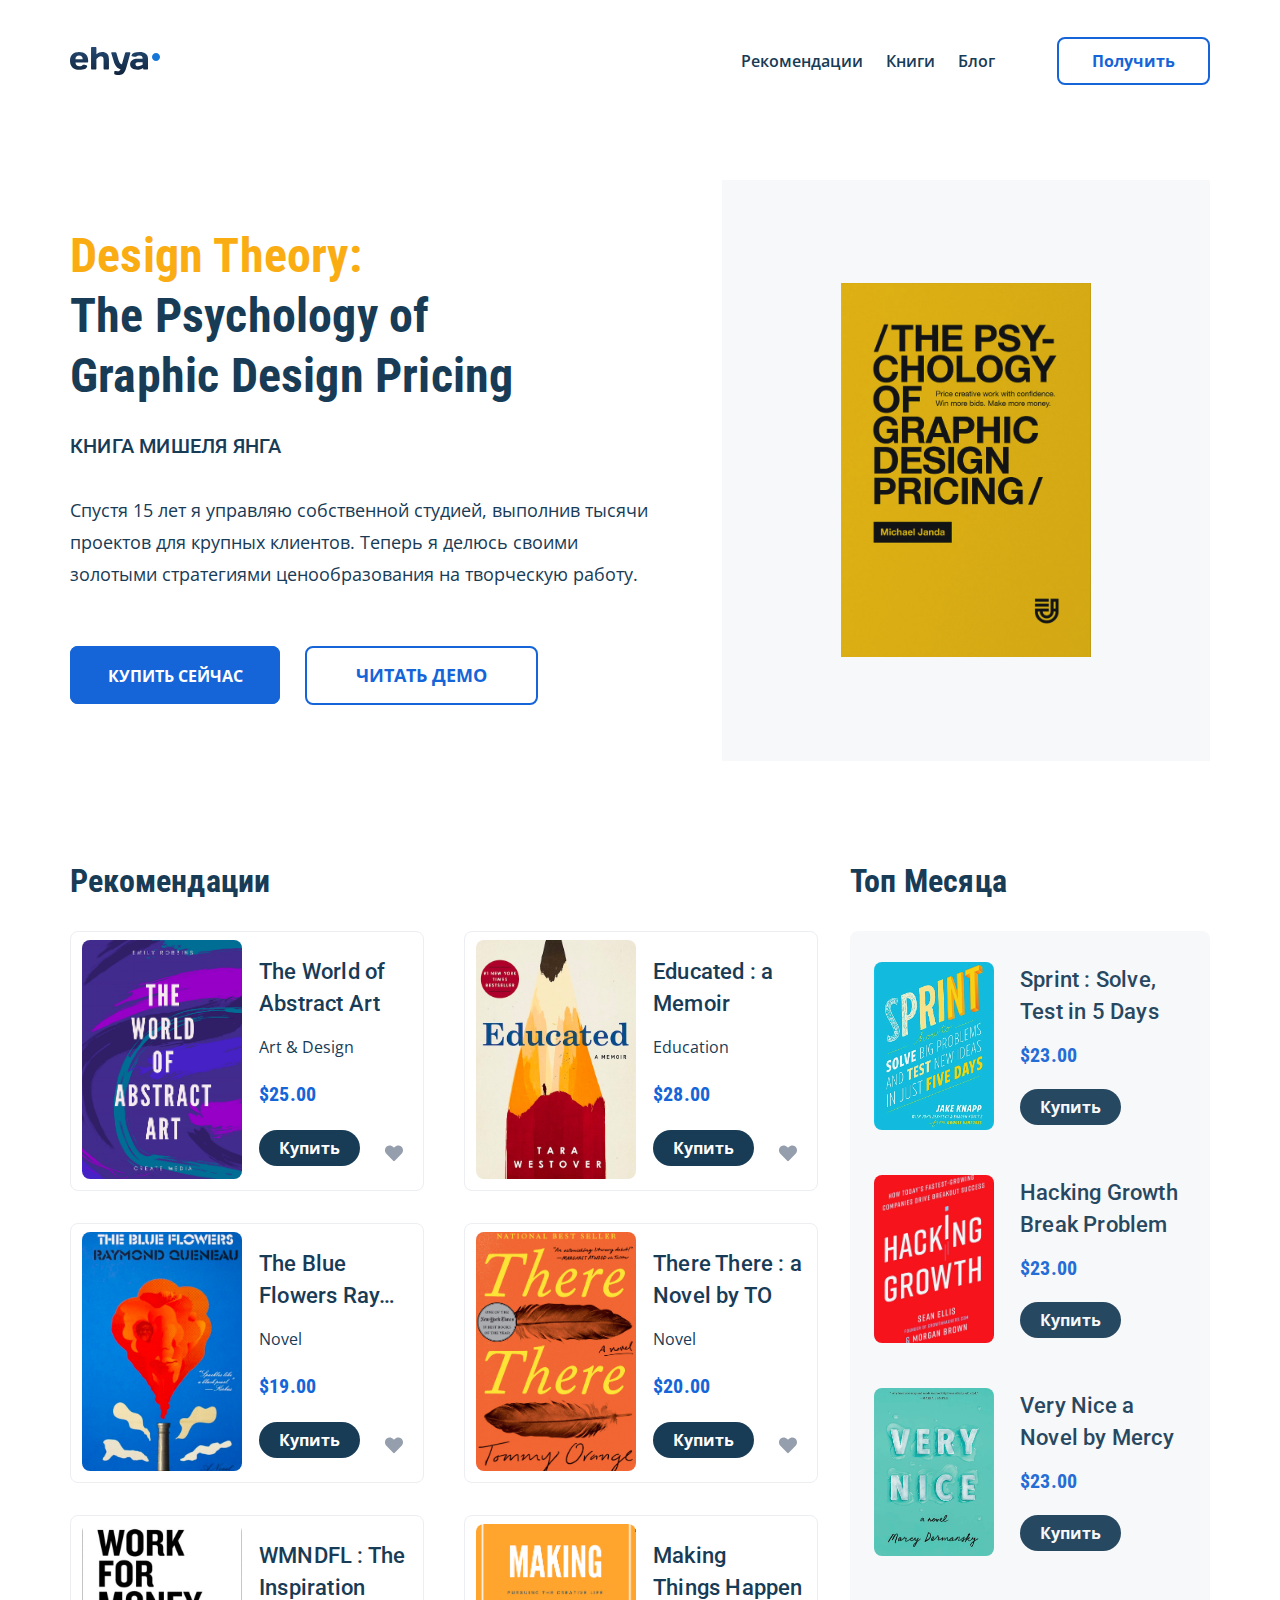
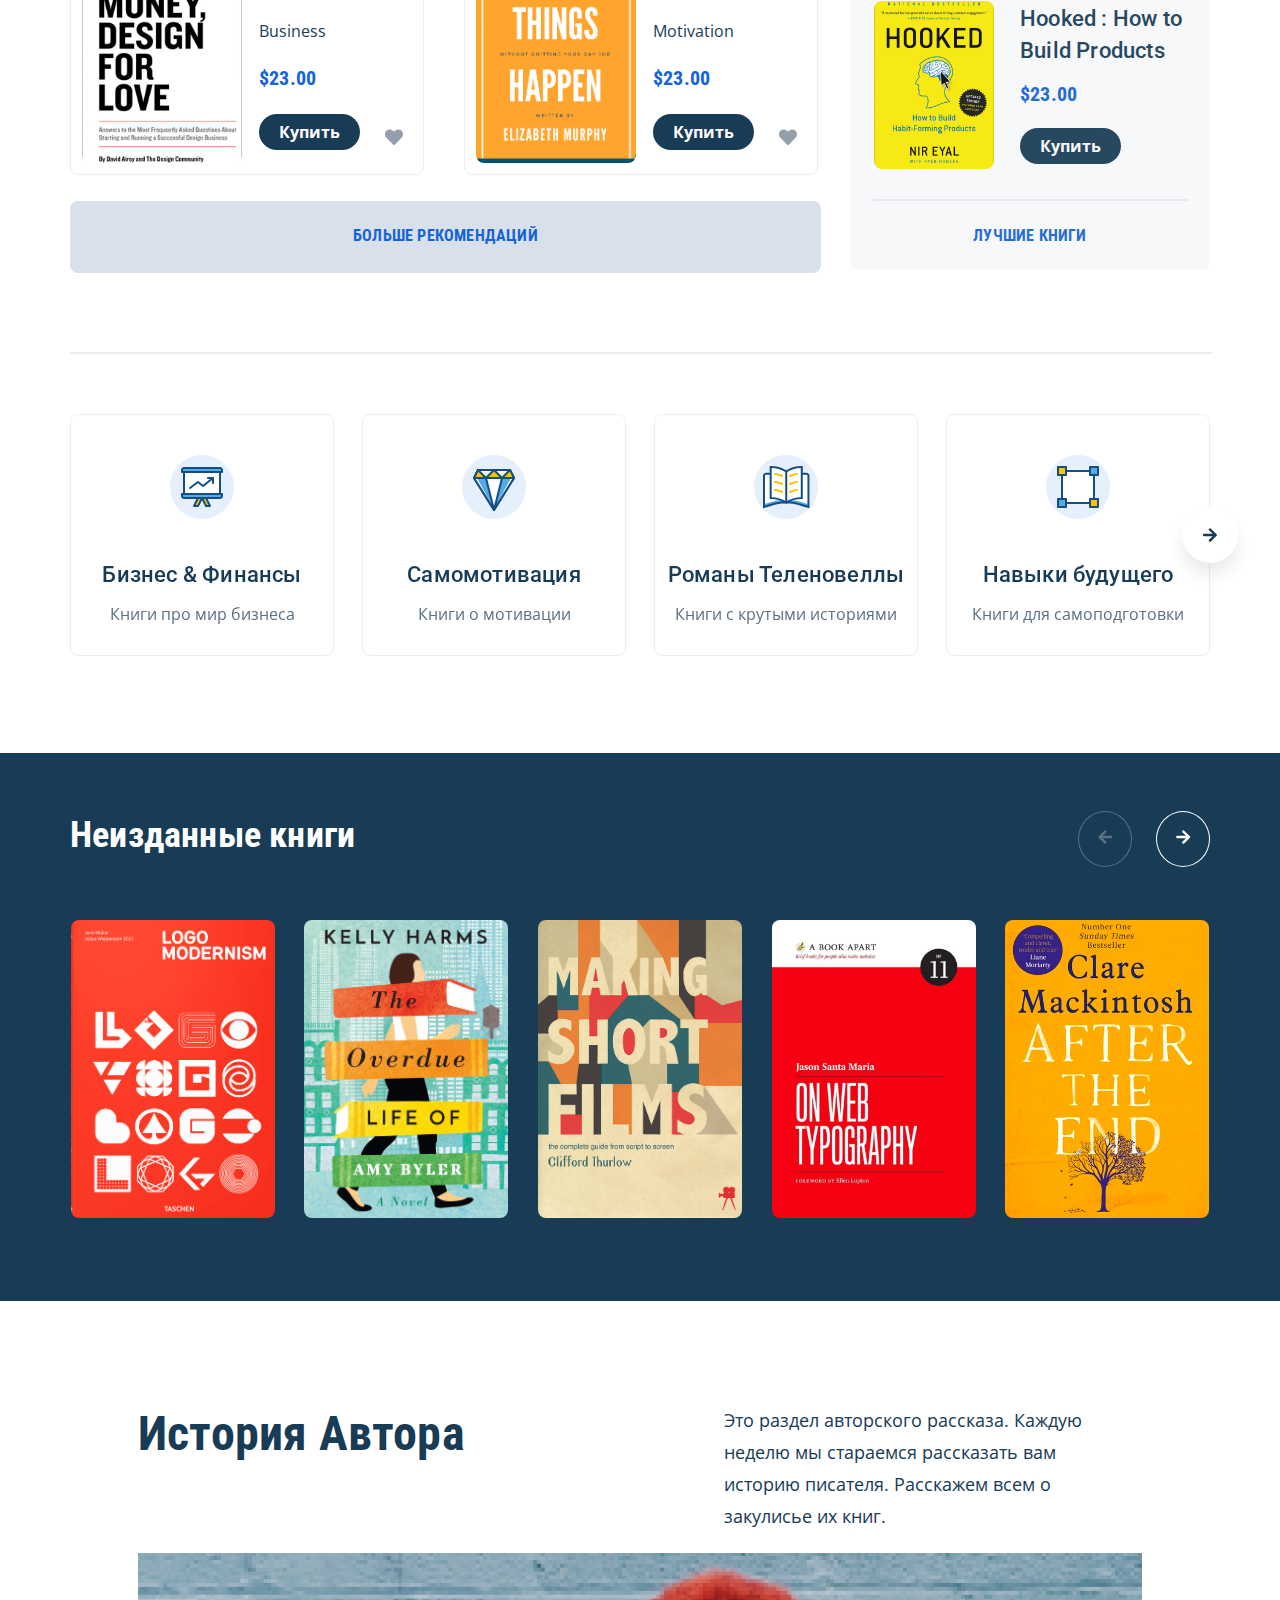
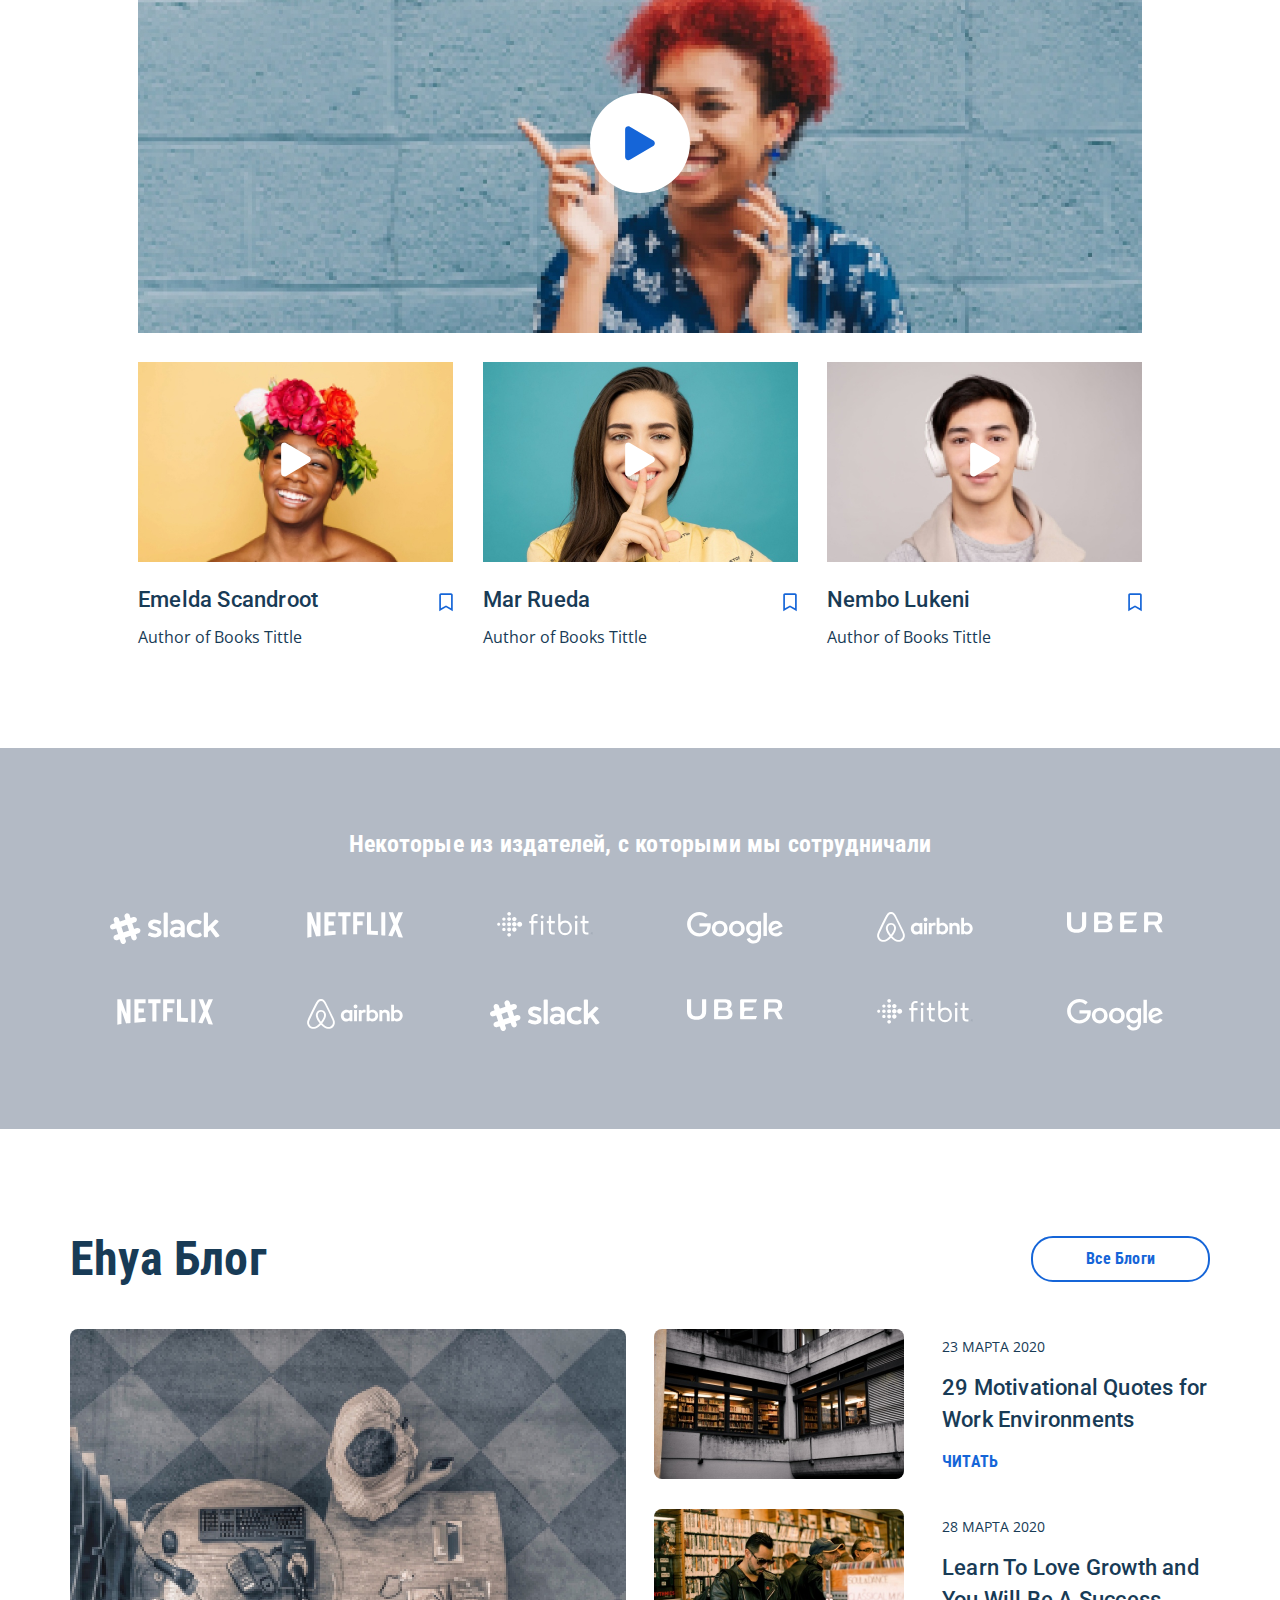
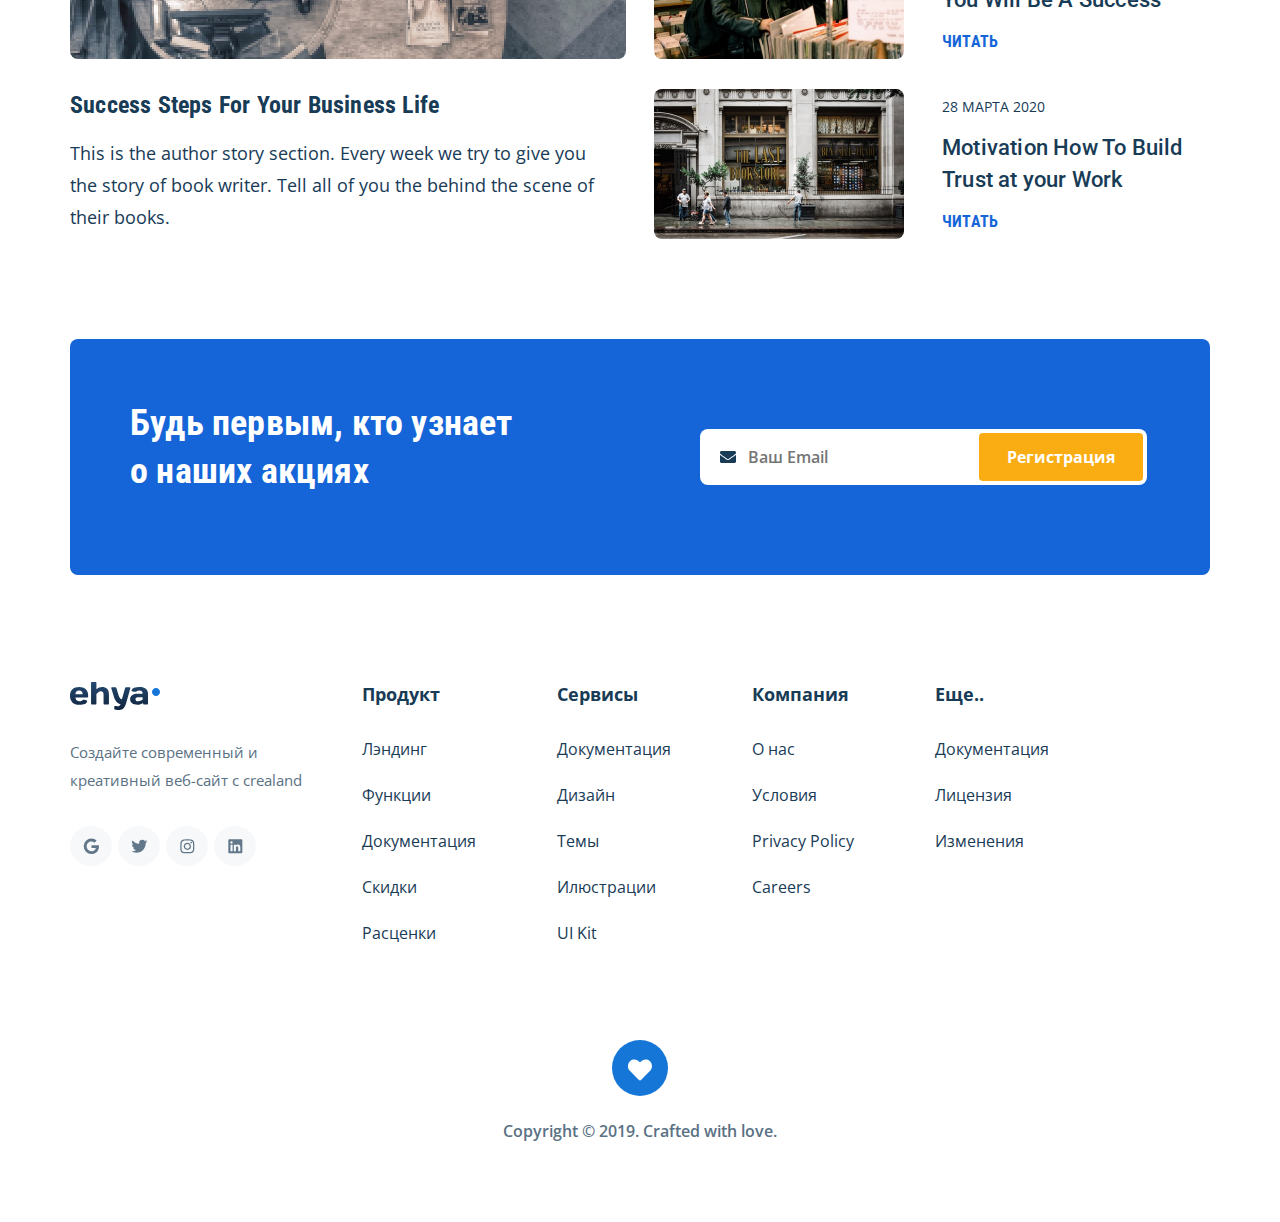
==== commit c57875b0: "create: section footer" ====
--- a/index.html
+++ b/index.html
@@ -987,5 +987,121 @@
       <!-- /.container newsletter__container -->
     </section>
     <!-- /.newsletter -->
+    <footer class="footer">
+      <div class="container footer__container">
+        <div class="footer-info">
+          <img src="./assets/images/svg/logo.svg" alt="Логотип" class="footer-info__logo">
+          <span class="footer-info__slogan">Создайте современный и креативный веб-сайт с crealand</span>
+          <div class="footer-social">
+            <ul class="footer-social__list">
+              <li class="footer-social__item"> 
+                <a href="https://www.google.com/intl/ru/gmail/about/" class="footer-social__link" aria-label="google">
+                  <svg class="footer-social__icon" width="16" height="17"><path d="M15.958 8.52c0-.5-.062-.874-.125-1.28H8.458v2.656h4.375c-.156 1.156-1.312 3.343-4.375 3.343-2.656 0-4.812-2.187-4.812-4.906 0-4.344 5.125-6.344 7.875-3.687l2.125-2.031A7.516 7.516 0 008.458.583a7.729 7.729 0 00-7.75 7.75 7.709 7.709 0 007.75 7.75c4.47 0 7.5-3.125 7.5-7.562z" /></svg>
+                </a>  
+              </li>
+              <li class="footer-social__item"> 
+                <a href="https://twitter.com/?lang=ru" class="footer-social__link" aria-label="twitter">
+                  <svg class="footer-social__icon" width="17" height="14"><path d="M14.677 4.083a6.95 6.95 0 001.625-1.687 6.15 6.15 0 01-1.875.5 3.206 3.206 0 001.438-1.813 6.93 6.93 0 01-2.063.813A3.282 3.282 0 0011.396.865a3.28 3.28 0 00-3.281 3.28c0 .25.03.5.093.75a9.52 9.52 0 01-6.78-3.437A3.192 3.192 0 00.99 3.115c0 1.124.562 2.124 1.468 2.718-.53-.031-1.062-.156-1.5-.406v.031a3.285 3.285 0 002.625 3.219c-.25.063-.562.125-.843.125-.22 0-.407-.031-.625-.063a3.266 3.266 0 003.062 2.282 6.597 6.597 0 01-4.062 1.406c-.282 0-.532-.031-.782-.063 1.438.938 3.157 1.47 5.032 1.47 6.03 0 9.312-4.97 9.312-9.313v-.438z" /></svg>
+                </a>  
+              </li>
+              <li class="footer-social__item"> 
+                <a href="https://www.instagram.com/?hl=ru" class="footer-social__link" aria-label="instagram">
+                  <svg class="footer-social__icon" width="15" height="15"><path d="M7.333 3.74c-2 0-3.593 1.624-3.593 3.593 0 2 1.593 3.594 3.593 3.594a3.594 3.594 0 003.594-3.594c0-1.969-1.625-3.594-3.594-3.594zm0 5.937A2.34 2.34 0 014.99 7.333c0-1.281 1.03-2.312 2.343-2.312a2.307 2.307 0 012.313 2.312c0 1.313-1.031 2.344-2.313 2.344zm4.563-6.063a.84.84 0 00-.844-.843.84.84 0 00-.844.844.84.84 0 00.844.843.84.84 0 00.844-.844zm2.375.844c-.063-1.125-.313-2.125-1.125-2.937C12.333.708 11.333.458 10.208.396c-1.156-.063-4.625-.063-5.78 0C3.301.458 2.332.708 1.49 1.52.677 2.333.427 3.333.365 4.458c-.063 1.156-.063 4.625 0 5.781.062 1.125.312 2.094 1.125 2.938.843.813 1.812 1.063 2.937 1.125 1.156.063 4.625.063 5.781 0 1.125-.063 2.125-.313 2.938-1.125.812-.844 1.062-1.813 1.125-2.938.062-1.156.062-4.625 0-5.78zm-1.5 7c-.219.625-.719 1.094-1.313 1.344-.937.375-3.125.281-4.125.281-1.03 0-3.218.094-4.125-.281a2.37 2.37 0 01-1.343-1.344c-.375-.906-.282-3.094-.282-4.125 0-1-.093-3.187.282-4.125a2.41 2.41 0 011.343-1.312c.907-.375 3.094-.281 4.125-.281 1 0 3.188-.094 4.125.28.594.22 1.063.72 1.313 1.313.375.938.281 3.125.281 4.125 0 1.031.094 3.219-.281 4.125z" /></svg>
+                </a>  
+              </li>
+              <li class="footer-social__item"> 
+                <a href="linkedin.com" class="footer-social__link" aria-label="linkedin">
+                  <svg class="footer-social__icon" width="15" height="15"><path d="M13.333.333H1.303c-.532 0-.97.469-.97 1.032v11.968c0 .563.438 1 .97 1h12.03c.532 0 1-.437 1-1V1.364c0-.562-.468-1.03-1-1.03zm-8.78 12H2.49V5.677h2.062v6.656zM3.52 4.74c-.688 0-1.219-.53-1.219-1.187a1.22 1.22 0 011.219-1.219c.656 0 1.187.563 1.187 1.219 0 .656-.53 1.187-1.187 1.187zm8.812 7.594H10.24v-3.25c0-.75 0-1.75-1.063-1.75-1.094 0-1.25.844-1.25 1.719v3.281H5.865V5.677h1.968v.906h.032c.28-.531.968-1.094 1.968-1.094 2.094 0 2.5 1.407 2.5 3.188v3.656z" /></svg>
+                </a>  
+              </li>
+            </ul>
+          </div>
+          <!-- /.footer-social -->
+        </div>
+        <!-- /.footer-info -->
+        <div class="footer__product footer__list">
+          <h3 class="footer__title">Продукт</h3>
+          <ul class="footer__ul">
+            <li class="footer__item">
+              <a href="#!" class="footer__link">Лэндинг</a>
+            </li>
+            <li class="footer__item">
+              <a href="#!" class="footer__link">Функции</a>
+            </li>
+            <li class="footer__item">
+              <a href="#!" class="footer__link">Документация</a>
+            </li>
+            <li class="footer__item">
+              <a href="#!" class="footer__link">Скидки</a>
+            </li>
+            <li class="footer__item">
+              <a href="#!" class="footer__link">Расценки</a>
+            </li>
+          </ul>
+        </div>
+        <!-- /.footer__product footer__list -->
+        <div class="footer__service footer__list">
+          <h3 class="footer__title">Сервисы</h3>
+          <ul class="footer__ul">
+            <li class="footer__item">
+              <a href="#!" class="footer__link">Документация</a>
+            </li>
+            <li class="footer__item">
+              <a href="#!" class="footer__link">Дизайн</a>
+            </li>
+            <li class="footer__item">
+              <a href="#!" class="footer__link">Темы</a>
+            </li>
+            <li class="footer__item">
+              <a href="#!" class="footer__link">Илюстрации</a>
+            </li>
+            <li class="footer__item">
+              <a href="#!" class="footer__link">UI Kit</a>
+            </li>
+          </ul>
+        </div>
+        <!-- /.footer__service footer__list -->
+        <div class="footer__company footer__list">
+          <h3 class="footer__title">Компания</h3>
+          <ul class="footer__ul">
+            <li class="footer__item">
+              <a href="#!" class="footer__link">О нас</a>
+            </li>
+            <li class="footer__item">
+              <a href="#!" class="footer__link">Условия</a>
+            </li>
+            <li class="footer__item">
+              <a href="#!" class="footer__link">Privacy Policy</a>
+            </li>
+            <li class="footer__item">
+              <a href="#!" class="footer__link">Careers</a>
+            </li>
+          </ul>
+        </div>
+        <!-- /.footer__company footer__list -->
+        <div class="footer__more footer__list">
+          <h3 class="footer__title">Еще..</h3>
+          <ul class="footer__ul">
+            <li class="footer__item">
+              <a href="#!" class="footer__link">Документация</a>
+            </li>
+            <li class="footer__item">
+              <a href="#!" class="footer__link">Лицензия</a>
+            </li>
+            <li class="footer__item">
+              <a href="#!" class="footer__link">Изменения</a>
+            </li>
+          </ul>
+        </div>
+        <!-- /.footer__more footer__list -->
+        <div class="footer-bottom">
+          <img src="./assets/images/svg/footer-heart.svg" alt="Иконка: Сердечко" class="footer-bottom__img">
+          <span class="footer-bottom__text">Copyright © 2019. Crafted with love.</span>
+        </div>
+        <!-- /.footer-bottom -->
+      </div>
+      <!-- /.container footer__container -->
+    </footer>
+    <!-- /.footer -->
   </body>
 </html>
--- a/assets/css/style.css
+++ b/assets/css/style.css
@@ -1,2 +1,2 @@
-/*! normalize.css v8.0.1 | MIT License | github.com/necolas/normalize.css */html{line-height:1.15;-webkit-text-size-adjust:100%}body{margin:0}main{display:block}h1{font-size:2em;margin:0.67em 0}hr{-webkit-box-sizing:content-box;box-sizing:content-box;height:0;overflow:visible}pre{font-family:monospace, monospace;font-size:1em}a{background-color:transparent}abbr[title]{border-bottom:none;text-decoration:underline;-webkit-text-decoration:underline dotted;text-decoration:underline dotted}b,strong{font-weight:bolder}code,kbd,samp{font-family:monospace, monospace;font-size:1em}small{font-size:80%}sub,sup{font-size:75%;line-height:0;position:relative;vertical-align:baseline}sub{bottom:-0.25em}sup{top:-0.5em}img{border-style:none}button,input,optgroup,select,textarea{font-family:inherit;font-size:100%;line-height:1.15;margin:0}button,input{overflow:visible}button,select{text-transform:none}button,[type="button"],[type="reset"],[type="submit"]{-webkit-appearance:button}button::-moz-focus-inner,[type="button"]::-moz-focus-inner,[type="reset"]::-moz-focus-inner,[type="submit"]::-moz-focus-inner{border-style:none;padding:0}button:-moz-focusring,[type="button"]:-moz-focusring,[type="reset"]:-moz-focusring,[type="submit"]:-moz-focusring{outline:1px dotted ButtonText}fieldset{padding:0.35em 0.75em 0.625em}legend{-webkit-box-sizing:border-box;box-sizing:border-box;color:inherit;display:table;max-width:100%;padding:0;white-space:normal}progress{vertical-align:baseline}textarea{overflow:auto}[type="checkbox"],[type="radio"]{-webkit-box-sizing:border-box;box-sizing:border-box;padding:0}[type="number"]::-webkit-inner-spin-button,[type="number"]::-webkit-outer-spin-button{height:auto}[type="search"]{-webkit-appearance:textfield;outline-offset:-2px}[type="search"]::-webkit-search-decoration{-webkit-appearance:none}::-webkit-file-upload-button{-webkit-appearance:button;font:inherit}details{display:block}summary{display:list-item}template{display:none}[hidden]{display:none}@font-face{font-family:swiper-icons;src:url("data:application/font-woff;charset=utf-8;base64, [base64]//wADZ2x5ZgAAAywAAADMAAAD2MHtryVoZWFkAAABbAAAADAAAAA2E2+eoWhoZWEAAAGcAAAAHwAAACQC9gDzaG10eAAAAigAAAAZAAAArgJkABFsb2NhAAAC0AAAAFoAAABaFQAUGG1heHAAAAG8AAAAHwAAACAAcABAbmFtZQAAA/gAAAE5AAACXvFdBwlwb3N0AAAFNAAAAGIAAACE5s74hXjaY2BkYGAAYpf5Hu/j+W2+MnAzMYDAzaX6QjD6/4//Bxj5GA8AuRwMYGkAPywL13jaY2BkYGA88P8Agx4j+/8fQDYfA1AEBWgDAIB2BOoAeNpjYGRgYNBh4GdgYgABEMnIABJzYNADCQAACWgAsQB42mNgYfzCOIGBlYGB0YcxjYGBwR1Kf2WQZGhhYGBiYGVmgAFGBiQQkOaawtDAoMBQxXjg/wEGPcYDDA4wNUA2CCgwsAAAO4EL6gAAeNpj2M0gyAACqxgGNWBkZ2D4/wMA+xkDdgAAAHjaY2BgYGaAYBkGRgYQiAHyGMF8FgYHIM3DwMHABGQrMOgyWDLEM1T9/w8UBfEMgLzE////P/5//f/V/xv+r4eaAAeMbAxwIUYmIMHEgKYAYjUcsDAwsLKxc3BycfPw8jEQA/[base64]/uznmfPFBNODM2K7MTQ45YEAZqGP81AmGGcF3iPqOop0r1SPTaTbVkfUe4HXj97wYE+yNwWYxwWu4v1ugWHgo3S1XdZEVqWM7ET0cfnLGxWfkgR42o2PvWrDMBSFj/IHLaF0zKjRgdiVMwScNRAoWUoH78Y2icB/yIY09An6AH2Bdu/UB+yxopYshQiEvnvu0dURgDt8QeC8PDw7Fpji3fEA4z/PEJ6YOB5hKh4dj3EvXhxPqH/SKUY3rJ7srZ4FZnh1PMAtPhwP6fl2PMJMPDgeQ4rY8YT6Gzao0eAEA409DuggmTnFnOcSCiEiLMgxCiTI6Cq5DZUd3Qmp10vO0LaLTd2cjN4fOumlc7lUYbSQcZFkutRG7g6JKZKy0RmdLY680CDnEJ+UMkpFFe1RN7nxdVpXrC4aTtnaurOnYercZg2YVmLN/d/gczfEimrE/fs/bOuq29Zmn8tloORaXgZgGa78yO9/cnXm2BpaGvq25Dv9S4E9+5SIc9PqupJKhYFSSl47+Qcr1mYNAAAAeNptw0cKwkAAAMDZJA8Q7OUJvkLsPfZ6zFVERPy8qHh2YER+3i/BP83vIBLLySsoKimrqKqpa2hp6+jq6RsYGhmbmJqZSy0sraxtbO3sHRydnEMU4uR6yx7JJXveP7WrDycAAAAAAAH//wACeNpjYGRgYOABYhkgZgJCZgZNBkYGLQZtIJsFLMYAAAw3ALgAeNolizEKgDAQBCchRbC2sFER0YD6qVQiBCv/H9ezGI6Z5XBAw8CBK/m5iQQVauVbXLnOrMZv2oLdKFa8Pjuru2hJzGabmOSLzNMzvutpB3N42mNgZGBg4GKQYzBhYMxJLMlj4GBgAYow/P/PAJJhLM6sSoWKfWCAAwDAjgbRAAB42mNgYGBkAIIbCZo5IPrmUn0hGA0AO8EFTQAA") format("woff");font-weight:400;font-style:normal}:root{--swiper-theme-color:#007aff}.swiper-container{margin-left:auto;margin-right:auto;position:relative;overflow:hidden;list-style:none;padding:0;z-index:1}.swiper-container-vertical>.swiper-wrapper{-webkit-box-orient:vertical;-webkit-box-direction:normal;-ms-flex-direction:column;flex-direction:column}.swiper-wrapper{position:relative;width:100%;height:100%;z-index:1;display:-webkit-box;display:-ms-flexbox;display:flex;-webkit-transition-property:-webkit-transform;transition-property:-webkit-transform;transition-property:transform;transition-property:transform, -webkit-transform;-webkit-box-sizing:content-box;box-sizing:content-box}.swiper-container-android .swiper-slide,.swiper-wrapper{-webkit-transform:translate3d(0px, 0, 0);transform:translate3d(0px, 0, 0)}.swiper-container-multirow>.swiper-wrapper{-ms-flex-wrap:wrap;flex-wrap:wrap}.swiper-container-multirow-column>.swiper-wrapper{-ms-flex-wrap:wrap;flex-wrap:wrap;-webkit-box-orient:vertical;-webkit-box-direction:normal;-ms-flex-direction:column;flex-direction:column}.swiper-container-free-mode>.swiper-wrapper{-webkit-transition-timing-function:ease-out;transition-timing-function:ease-out;margin:0 auto}.swiper-container-pointer-events{-ms-touch-action:pan-y;touch-action:pan-y}.swiper-container-pointer-events.swiper-container-vertical{-ms-touch-action:pan-x;touch-action:pan-x}.swiper-slide{-ms-flex-negative:0;flex-shrink:0;width:100%;height:100%;position:relative;-webkit-transition-property:-webkit-transform;transition-property:-webkit-transform;transition-property:transform;transition-property:transform, -webkit-transform}.swiper-slide-invisible-blank{visibility:hidden}.swiper-container-autoheight,.swiper-container-autoheight .swiper-slide{height:auto}.swiper-container-autoheight .swiper-wrapper{-webkit-box-align:start;-ms-flex-align:start;align-items:flex-start;-webkit-transition-property:height,-webkit-transform;transition-property:height,-webkit-transform;transition-property:transform,height;transition-property:transform,height,-webkit-transform}.swiper-container-3d{-webkit-perspective:1200px;perspective:1200px}.swiper-container-3d .swiper-cube-shadow,.swiper-container-3d .swiper-slide,.swiper-container-3d .swiper-slide-shadow-bottom,.swiper-container-3d .swiper-slide-shadow-left,.swiper-container-3d .swiper-slide-shadow-right,.swiper-container-3d .swiper-slide-shadow-top,.swiper-container-3d .swiper-wrapper{-webkit-transform-style:preserve-3d;transform-style:preserve-3d}.swiper-container-3d .swiper-slide-shadow-bottom,.swiper-container-3d .swiper-slide-shadow-left,.swiper-container-3d .swiper-slide-shadow-right,.swiper-container-3d .swiper-slide-shadow-top{position:absolute;left:0;top:0;width:100%;height:100%;pointer-events:none;z-index:10}.swiper-container-3d .swiper-slide-shadow-left{background-image:-webkit-gradient(linear, right top, left top, from(rgba(0,0,0,0.5)), to(rgba(0,0,0,0)));background-image:linear-gradient(to left, rgba(0,0,0,0.5), rgba(0,0,0,0))}.swiper-container-3d .swiper-slide-shadow-right{background-image:-webkit-gradient(linear, left top, right top, from(rgba(0,0,0,0.5)), to(rgba(0,0,0,0)));background-image:linear-gradient(to right, rgba(0,0,0,0.5), rgba(0,0,0,0))}.swiper-container-3d .swiper-slide-shadow-top{background-image:-webkit-gradient(linear, left bottom, left top, from(rgba(0,0,0,0.5)), to(rgba(0,0,0,0)));background-image:linear-gradient(to top, rgba(0,0,0,0.5), rgba(0,0,0,0))}.swiper-container-3d .swiper-slide-shadow-bottom{background-image:-webkit-gradient(linear, left top, left bottom, from(rgba(0,0,0,0.5)), to(rgba(0,0,0,0)));background-image:linear-gradient(to bottom, rgba(0,0,0,0.5), rgba(0,0,0,0))}.swiper-container-css-mode>.swiper-wrapper{overflow:auto;scrollbar-width:none;-ms-overflow-style:none}.swiper-container-css-mode>.swiper-wrapper::-webkit-scrollbar{display:none}.swiper-container-css-mode>.swiper-wrapper>.swiper-slide{scroll-snap-align:start start}.swiper-container-horizontal.swiper-container-css-mode>.swiper-wrapper{-ms-scroll-snap-type:x mandatory;scroll-snap-type:x mandatory}.swiper-container-vertical.swiper-container-css-mode>.swiper-wrapper{-ms-scroll-snap-type:y mandatory;scroll-snap-type:y mandatory}:root{--swiper-navigation-size:44px}.swiper-button-next,.swiper-button-prev{position:absolute;top:50%;width:calc(var(--swiper-navigation-size)/ 44 * 27);height:var(--swiper-navigation-size);margin-top:calc(0px - (var(--swiper-navigation-size)/ 2));z-index:10;cursor:pointer;display:-webkit-box;display:-ms-flexbox;display:flex;-webkit-box-align:center;-ms-flex-align:center;align-items:center;-webkit-box-pack:center;-ms-flex-pack:center;justify-content:center;color:var(--swiper-navigation-color, var(--swiper-theme-color))}.swiper-button-next.swiper-button-disabled,.swiper-button-prev.swiper-button-disabled{opacity:.35;cursor:auto;pointer-events:none}.swiper-button-next:after,.swiper-button-prev:after{font-family:swiper-icons;font-size:var(--swiper-navigation-size);text-transform:none !important;letter-spacing:0;text-transform:none;font-variant:initial;line-height:1}.swiper-button-prev,.swiper-container-rtl .swiper-button-next{left:10px;right:auto}.swiper-button-prev:after,.swiper-container-rtl .swiper-button-next:after{content:'prev'}.swiper-button-next,.swiper-container-rtl .swiper-button-prev{right:10px;left:auto}.swiper-button-next:after,.swiper-container-rtl .swiper-button-prev:after{content:'next'}.swiper-button-next.swiper-button-white,.swiper-button-prev.swiper-button-white{--swiper-navigation-color:#ffffff}.swiper-button-next.swiper-button-black,.swiper-button-prev.swiper-button-black{--swiper-navigation-color:#000000}.swiper-button-lock{display:none}.swiper-pagination{position:absolute;text-align:center;-webkit-transition:.3s opacity;transition:.3s opacity;-webkit-transform:translate3d(0, 0, 0);transform:translate3d(0, 0, 0);z-index:10}.swiper-pagination.swiper-pagination-hidden{opacity:0}.swiper-container-horizontal>.swiper-pagination-bullets,.swiper-pagination-custom,.swiper-pagination-fraction{bottom:10px;left:0;width:100%}.swiper-pagination-bullets-dynamic{overflow:hidden;font-size:0}.swiper-pagination-bullets-dynamic .swiper-pagination-bullet{-webkit-transform:scale(0.33);transform:scale(0.33);position:relative}.swiper-pagination-bullets-dynamic .swiper-pagination-bullet-active{-webkit-transform:scale(1);transform:scale(1)}.swiper-pagination-bullets-dynamic .swiper-pagination-bullet-active-main{-webkit-transform:scale(1);transform:scale(1)}.swiper-pagination-bullets-dynamic .swiper-pagination-bullet-active-prev{-webkit-transform:scale(0.66);transform:scale(0.66)}.swiper-pagination-bullets-dynamic .swiper-pagination-bullet-active-prev-prev{-webkit-transform:scale(0.33);transform:scale(0.33)}.swiper-pagination-bullets-dynamic .swiper-pagination-bullet-active-next{-webkit-transform:scale(0.66);transform:scale(0.66)}.swiper-pagination-bullets-dynamic .swiper-pagination-bullet-active-next-next{-webkit-transform:scale(0.33);transform:scale(0.33)}.swiper-pagination-bullet{width:8px;height:8px;display:inline-block;border-radius:50%;background:#000;opacity:.2}button.swiper-pagination-bullet{border:none;margin:0;padding:0;-webkit-box-shadow:none;box-shadow:none;-webkit-appearance:none;-moz-appearance:none;appearance:none}.swiper-pagination-clickable .swiper-pagination-bullet{cursor:pointer}.swiper-pagination-bullet-active{opacity:1;background:var(--swiper-pagination-color, var(--swiper-theme-color))}.swiper-container-vertical>.swiper-pagination-bullets{right:10px;top:50%;-webkit-transform:translate3d(0px, -50%, 0);transform:translate3d(0px, -50%, 0)}.swiper-container-vertical>.swiper-pagination-bullets .swiper-pagination-bullet{margin:6px 0;display:block}.swiper-container-vertical>.swiper-pagination-bullets.swiper-pagination-bullets-dynamic{top:50%;-webkit-transform:translateY(-50%);transform:translateY(-50%);width:8px}.swiper-container-vertical>.swiper-pagination-bullets.swiper-pagination-bullets-dynamic .swiper-pagination-bullet{display:inline-block;-webkit-transition:.2s transform,.2s top;transition:.2s transform,.2s top}.swiper-container-horizontal>.swiper-pagination-bullets .swiper-pagination-bullet{margin:0 4px}.swiper-container-horizontal>.swiper-pagination-bullets.swiper-pagination-bullets-dynamic{left:50%;-webkit-transform:translateX(-50%);transform:translateX(-50%);white-space:nowrap}.swiper-container-horizontal>.swiper-pagination-bullets.swiper-pagination-bullets-dynamic .swiper-pagination-bullet{-webkit-transition:.2s transform,.2s left;transition:.2s transform,.2s left}.swiper-container-horizontal.swiper-container-rtl>.swiper-pagination-bullets-dynamic .swiper-pagination-bullet{-webkit-transition:.2s transform,.2s right;transition:.2s transform,.2s right}.swiper-pagination-progressbar{background:rgba(0,0,0,0.25);position:absolute}.swiper-pagination-progressbar .swiper-pagination-progressbar-fill{background:var(--swiper-pagination-color, var(--swiper-theme-color));position:absolute;left:0;top:0;width:100%;height:100%;-webkit-transform:scale(0);transform:scale(0);-webkit-transform-origin:left top;transform-origin:left top}.swiper-container-rtl .swiper-pagination-progressbar .swiper-pagination-progressbar-fill{-webkit-transform-origin:right top;transform-origin:right top}.swiper-container-horizontal>.swiper-pagination-progressbar,.swiper-container-vertical>.swiper-pagination-progressbar.swiper-pagination-progressbar-opposite{width:100%;height:4px;left:0;top:0}.swiper-container-horizontal>.swiper-pagination-progressbar.swiper-pagination-progressbar-opposite,.swiper-container-vertical>.swiper-pagination-progressbar{width:4px;height:100%;left:0;top:0}.swiper-pagination-white{--swiper-pagination-color:#ffffff}.swiper-pagination-black{--swiper-pagination-color:#000000}.swiper-pagination-lock{display:none}.swiper-scrollbar{border-radius:10px;position:relative;-ms-touch-action:none;background:rgba(0,0,0,0.1)}.swiper-container-horizontal>.swiper-scrollbar{position:absolute;left:1%;bottom:3px;z-index:50;height:5px;width:98%}.swiper-container-vertical>.swiper-scrollbar{position:absolute;right:3px;top:1%;z-index:50;width:5px;height:98%}.swiper-scrollbar-drag{height:100%;width:100%;position:relative;background:rgba(0,0,0,0.5);border-radius:10px;left:0;top:0}.swiper-scrollbar-cursor-drag{cursor:move}.swiper-scrollbar-lock{display:none}.swiper-zoom-container{width:100%;height:100%;display:-webkit-box;display:-ms-flexbox;display:flex;-webkit-box-pack:center;-ms-flex-pack:center;justify-content:center;-webkit-box-align:center;-ms-flex-align:center;align-items:center;text-align:center}.swiper-zoom-container>canvas,.swiper-zoom-container>img,.swiper-zoom-container>svg{max-width:100%;max-height:100%;-o-object-fit:contain;object-fit:contain}.swiper-slide-zoomed{cursor:move}.swiper-lazy-preloader{width:42px;height:42px;position:absolute;left:50%;top:50%;margin-left:-21px;margin-top:-21px;z-index:10;-webkit-transform-origin:50%;transform-origin:50%;-webkit-animation:swiper-preloader-spin 1s infinite linear;animation:swiper-preloader-spin 1s infinite linear;-webkit-box-sizing:border-box;box-sizing:border-box;border:4px solid var(--swiper-preloader-color, var(--swiper-theme-color));border-radius:50%;border-top-color:transparent}.swiper-lazy-preloader-white{--swiper-preloader-color:#fff}.swiper-lazy-preloader-black{--swiper-preloader-color:#000}@-webkit-keyframes swiper-preloader-spin{100%{-webkit-transform:rotate(360deg);transform:rotate(360deg)}}@keyframes swiper-preloader-spin{100%{-webkit-transform:rotate(360deg);transform:rotate(360deg)}}.swiper-container .swiper-notification{position:absolute;left:0;top:0;pointer-events:none;opacity:0;z-index:-1000}.swiper-container-fade.swiper-container-free-mode .swiper-slide{-webkit-transition-timing-function:ease-out;transition-timing-function:ease-out}.swiper-container-fade .swiper-slide{pointer-events:none;-webkit-transition-property:opacity;transition-property:opacity}.swiper-container-fade .swiper-slide .swiper-slide{pointer-events:none}.swiper-container-fade .swiper-slide-active,.swiper-container-fade .swiper-slide-active .swiper-slide-active{pointer-events:auto}.swiper-container-cube{overflow:visible}.swiper-container-cube .swiper-slide{pointer-events:none;-webkit-backface-visibility:hidden;backface-visibility:hidden;z-index:1;visibility:hidden;-webkit-transform-origin:0 0;transform-origin:0 0;width:100%;height:100%}.swiper-container-cube .swiper-slide .swiper-slide{pointer-events:none}.swiper-container-cube.swiper-container-rtl .swiper-slide{-webkit-transform-origin:100% 0;transform-origin:100% 0}.swiper-container-cube .swiper-slide-active,.swiper-container-cube .swiper-slide-active .swiper-slide-active{pointer-events:auto}.swiper-container-cube .swiper-slide-active,.swiper-container-cube .swiper-slide-next,.swiper-container-cube .swiper-slide-next+.swiper-slide,.swiper-container-cube .swiper-slide-prev{pointer-events:auto;visibility:visible}.swiper-container-cube .swiper-slide-shadow-bottom,.swiper-container-cube .swiper-slide-shadow-left,.swiper-container-cube .swiper-slide-shadow-right,.swiper-container-cube .swiper-slide-shadow-top{z-index:0;-webkit-backface-visibility:hidden;backface-visibility:hidden}.swiper-container-cube .swiper-cube-shadow{position:absolute;left:0;bottom:0px;width:100%;height:100%;opacity:.6;z-index:0}.swiper-container-cube .swiper-cube-shadow:before{content:'';background:#000;position:absolute;left:0;top:0;bottom:0;right:0;-webkit-filter:blur(50px);filter:blur(50px)}.swiper-container-flip{overflow:visible}.swiper-container-flip .swiper-slide{pointer-events:none;-webkit-backface-visibility:hidden;backface-visibility:hidden;z-index:1}.swiper-container-flip .swiper-slide .swiper-slide{pointer-events:none}.swiper-container-flip .swiper-slide-active,.swiper-container-flip .swiper-slide-active .swiper-slide-active{pointer-events:auto}.swiper-container-flip .swiper-slide-shadow-bottom,.swiper-container-flip .swiper-slide-shadow-left,.swiper-container-flip .swiper-slide-shadow-right,.swiper-container-flip .swiper-slide-shadow-top{z-index:0;-webkit-backface-visibility:hidden;backface-visibility:hidden}*{-webkit-box-sizing:border-box;box-sizing:border-box}body{background-color:#fff;color:#183B56}img{width:100%;-o-object-fit:cover;object-fit:cover}h1,h2,h3,h4,h5,h6,p,ul{margin:0;padding:0}.container{max-width:1170px;margin:0 auto;padding:0 15px}.button{border:none;white-space:nowrap;overflow:hidden;text-overflow:ellipsis;cursor:pointer;-webkit-transition:0.3s ease;transition:0.3s ease}.overflow--hidden{overflow:hidden;padding-right:16px}.header{background-color:#fff}.header__container{display:-webkit-box;display:-ms-flexbox;display:flex;-webkit-box-pack:justify;-ms-flex-pack:justify;justify-content:space-between;-webkit-box-align:center;-ms-flex-align:center;align-items:center;padding-top:37px}.header__btn{max-width:166px;margin-left:39px;padding:11px 33px;font-family:"Open Sans",sans-serif;font-style:normal;font-weight:bold;font-size:16px;line-height:22px;background-color:#fff;color:#1565D8;border:2px solid #1565D8;border-radius:8px}@media (min-width: 992px){.header__btn:not([disabled]):hover{background-color:#1565D8;color:#fff}}.logo{width:90px}.navigation{display:-webkit-box;display:-ms-flexbox;display:flex;-webkit-box-pack:justify;-ms-flex-pack:justify;justify-content:space-between;-webkit-box-align:center;-ms-flex-align:center;align-items:center}.nav-list{display:-webkit-box;display:-ms-flexbox;display:flex;-webkit-box-pack:justify;-ms-flex-pack:justify;justify-content:space-between;-webkit-box-align:center;-ms-flex-align:center;align-items:center;list-style:none}.nav-list__item:not(:last-child){margin-right:23px}.nav-list__item--desktop-hidden{display:none}.nav-list__link{font-family:"Open Sans",sans-serif;font-style:normal;font-weight:600;font-size:16px;line-height:22px;color:inherit;text-decoration:none;-webkit-transition:0.3s ease;transition:0.3s ease}@media (min-width: 992px){.nav-list__link:not([disabled]):hover{color:#1565D8}}.menu-burger{display:none}.hero__container{display:-webkit-box;display:-ms-flexbox;display:flex;-webkit-box-pack:center;-ms-flex-pack:center;justify-content:center;padding-top:95px}.hero-info{display:-webkit-box;display:-ms-flexbox;display:flex;-ms-flex-wrap:wrap;flex-wrap:wrap;padding-top:46px;padding-bottom:56px}.hero-info__title{max-width:445px;max-height:180px;margin-bottom:28px;font-family:"Roboto Condensed",sans-serif;font-style:normal;font-weight:bold;font-size:48px;line-height:60px;letter-spacing:0.2px;overflow:auto}.hero-info__title--orange{color:#FAAD13}.hero-info__author{max-width:320px;-ms-flex-preferred-size:100%;flex-basis:100%;margin-bottom:36px;font-family:"Roboto",sans-serif;font-style:normal;font-weight:500;font-size:20px;line-height:24px;letter-spacing:0.2px;text-transform:uppercase;white-space:nowrap;overflow:hidden;text-overflow:ellipsis}.hero-info__description{-ms-flex-preferred-size:100%;flex-basis:100%;max-width:585px;max-height:200px;margin-bottom:56px;font-family:"Open Sans",sans-serif;font-style:normal;font-weight:normal;font-size:18px;line-height:32px;overflow:auto}.hero-buttons{-ms-flex-preferred-size:100%;flex-basis:100%}.hero-image{position:relative;padding:103px 119px}.hero-image__book{display:block;width:250px;height:374px}.hero-image:after{position:absolute;content:'';top:0;left:0;bottom:0;right:0;background-color:#B3BAC5;opacity:0.1;z-index:10}.button-outline{margin-right:21px;padding:17px 35px 15px 36px;font-family:"Open Sans",sans-serif;font-style:normal;font-weight:bold;font-size:16px;line-height:22px;color:#fff;background-color:#1565D8;border:2px solid #1565D8;border-radius:8px;text-decoration:none}@media (min-width: 992px){.button-outline:not([disabled]):hover{color:#1565D8;background-color:#fff}}.button-primary{padding:15px 49px;font-family:"Open Sans",sans-serif;font-style:normal;font-weight:bold;font-size:18px;line-height:25px;color:#1565D8;background-color:#fff;border:2px solid #1565D8;border-radius:8px}@media (min-width: 992px){.button-primary:not([disabled]):hover{color:#fff;background-color:#1565D8}}.goods__container{display:-webkit-box;display:-ms-flexbox;display:flex;-webkit-box-align:start;-ms-flex-align:start;align-items:flex-start;padding-top:100px}.goods__title{-ms-flex-preferred-size:100%;flex-basis:100%;margin-bottom:30px;font-family:"Roboto Condensed",sans-serif;font-style:normal;font-weight:bold;font-size:32px;line-height:40px;letter-spacing:0.2px}.recommendation{display:-webkit-box;display:-ms-flexbox;display:flex;-ms-flex-wrap:wrap;flex-wrap:wrap;width:751px;margin-right:29px}.recommendation__btn{position:relative;-ms-flex-preferred-size:100%;flex-basis:100%;margin-top:26px;padding-top:25px;padding-bottom:27px;font-family:"Roboto Condensed",sans-serif;font-style:normal;font-weight:bold;font-size:16px;line-height:20px;text-align:center;letter-spacing:0.2px;color:#1565D8;border-radius:8px;text-transform:uppercase}.recommendation__btn:after{position:absolute;content:'';top:0;left:0;bottom:0;right:0;background-color:#1565D8;opacity:0.1;z-index:10}.good{display:-webkit-box;display:-ms-flexbox;display:flex;-ms-flex-wrap:wrap;flex-wrap:wrap;max-width:358px;max-height:260px;margin-bottom:32px;padding-left:11px;border:1px solid #ECEEF2;border-radius:8px}.good:nth-child(2n+2){margin-right:40px}.good:nth-child(6),.good:nth-child(7){margin-bottom:0}.good-image{position:relative;width:160px;max-height:255px;margin-right:17px}.good-image__book{position:absolute;top:0;right:0;bottom:0;left:0;display:block;width:100%;height:100%;-webkit-clip-path:inset(8px 0 round 8px);clip-path:inset(8px 0 round 8px)}.good-info{max-width:164px;display:-webkit-box;display:-ms-flexbox;display:flex;-ms-flex-wrap:wrap;flex-wrap:wrap;-webkit-box-pack:start;-ms-flex-pack:start;justify-content:start;-webkit-box-align:center;-ms-flex-align:center;align-items:center;padding-top:24px;padding-bottom:26px}.good-info__title{max-height:64px;margin-bottom:16px;font-family:"Roboto",sans-serif;font-style:normal;font-weight:500;font-size:22px;line-height:32px;letter-spacing:0.2px;overflow:auto}.good-info__category{-ms-flex-preferred-size:100%;flex-basis:100%;margin-bottom:24px;font-family:"Open Sans",sans-serif;font-style:normal;font-weight:normal;font-size:16px;line-height:22px;white-space:nowrap;overflow:hidden;text-overflow:ellipsis}.good-info__price{margin-bottom:24px;font-family:"Roboto Condensed",sans-serif;font-style:normal;font-weight:bold;font-size:20px;line-height:24px;letter-spacing:0.2px;color:#1565D8}.good-info__btn{margin-left:24px;padding:0;background-color:#fff;fill:#959EAD}.good-buttons{display:-webkit-box;display:-ms-flexbox;display:flex;-webkit-box-align:end;-ms-flex-align:end;align-items:flex-end}.good-button{max-width:110px;padding:7px 20px;font-family:"Open Sans",sans-serif;font-style:normal;font-weight:bold;font-size:16px;line-height:22px;color:#fff;background-color:#183B56;border-radius:2000px}.best{width:360px}.best-wrapper{position:relative;padding:24px 0 24px;border-radius:8px;overflow:hidden}.best-wrapper:after{position:absolute;content:'';top:0;left:0;bottom:0;right:0;background-color:#B3BAC5;opacity:0.1;z-index:10}.best-good{display:-webkit-box;display:-ms-flexbox;display:flex;-ms-flex-wrap:wrap;flex-wrap:wrap;padding-left:24px}.best-good:not(:nth-child(4)){margin-bottom:43px}.best-good:nth-child(4){margin-bottom:35px}.best-image{position:relative;width:120px;max-height:182px;margin-right:26px}.best-image__book{position:absolute;top:6px;right:0;bottom:0;left:0;display:block;width:100%;height:100%;-webkit-clip-path:inset(1px 0 round 8px);clip-path:inset(1px 0 round 8px)}.best-info{display:-webkit-box;display:-ms-flexbox;display:flex;-ms-flex-wrap:wrap;flex-wrap:wrap;-webkit-box-pack:start;-ms-flex-pack:start;justify-content:start;-webkit-box-align:center;-ms-flex-align:center;align-items:center;max-width:166px;padding-top:9px}.best-info__title{max-height:64px;margin-bottom:15px;font-family:"Roboto",sans-serif;font-style:normal;font-weight:500;font-size:22px;line-height:32px;letter-spacing:0.2px;overflow:auto}.best-info__price{-ms-flex-preferred-size:100%;flex-basis:100%;margin-bottom:22px;font-family:"Roboto Condensed",sans-serif;font-style:normal;font-weight:bold;font-size:20px;line-height:24px;letter-spacing:0.2px;color:#1565D8}.best__line{width:312px;margin:0 auto;margin-bottom:25px;padding:0;border:1px solid #ECEEF2}.best__link{display:block;font-family:"Roboto Condensed",sans-serif;font-style:normal;font-weight:bold;font-size:16px;line-height:20px;text-align:center;color:#1565D8;letter-spacing:0.2px;text-transform:uppercase;text-decoration:none}.categories__container{padding-top:79px;padding-bottom:97px}.categories__line{width:100%;margin:0;margin-bottom:60px;border:1px solid #ECEEF2}.categories-slider{position:relative}.categories-slider__container{width:100%;text-align:center}.categories-slider__slide{display:-webkit-box;display:-ms-flexbox;display:flex;-webkit-box-orient:vertical;-webkit-box-direction:normal;-ms-flex-direction:column;flex-direction:column;-webkit-box-align:center;-ms-flex-align:center;align-items:center;width:265px;padding:40px 0 30px;border:1px solid #ECEEF2;border-radius:8px;overflow:hidden}.categories-slider__img{width:64px;height:64px;margin-bottom:40px}.categories-slider__title{margin-bottom:12px;font-family:"Roboto",sans-serif;font-style:normal;font-weight:500;font-size:22px;line-height:32px;letter-spacing:0.2px}.categories-slider__text{font-family:"Open Sans",sans-serif;font-style:normal;font-weight:normal;font-size:16px;line-height:22px;color:#5A7184}.categories-slider__btn{position:absolute;top:50%;width:56px;height:56px;padding:0;background-color:#fff;-webkit-box-shadow:0px 12px 16px rgba(0,0,0,0.08);box-shadow:0px 12px 16px rgba(0,0,0,0.08);border-radius:50%;border:none;z-index:10;-webkit-transition:0.3s ease;transition:0.3s ease;cursor:pointer}@media (min-width: 992px){.categories-slider__btn:not([disabled]):hover{width:76px;height:76px}}.categories-slider__btn--prev{-webkit-transform:translate(-50%, -50%);transform:translate(-50%, -50%);left:0;background-image:url(../images/svg/arrow-prev.svg);background-repeat:no-repeat;background-position:center center}.categories-slider__btn--next{-webkit-transform:translate(50%, -50%);transform:translate(50%, -50%);right:0;background-image:url(../images/svg/arrow-next.svg);background-repeat:no-repeat;background-position:center center}.categories-slider__btn--disabled{display:none}.books{background-color:#183B56}.books__title{margin-bottom:61px;font-family:"Roboto Condensed",sans-serif;font-style:normal;font-weight:bold;font-size:36px;line-height:48px;letter-spacing:0.2px;color:#fff}.books-slider{position:relative;padding-top:58px;padding-bottom:79px}.books-slider__container{text-align:center}.books-slider__img{width:204px;height:298px;border-radius:8px}.books-slider__btn{position:absolute;top:58px;right:0;width:54px;height:56px;padding:0;background-color:transparent;fill:#fff;border:1px solid #fff;border-radius:50%;cursor:pointer}.books-slider__btn--prev{right:78px}.books-slider__btn--disabled{fill:#5A7184;border-color:#5A7184}.story__container{display:-webkit-box;display:-ms-flexbox;display:flex;-ms-flex-wrap:wrap;flex-wrap:wrap;-webkit-box-pack:justify;-ms-flex-pack:justify;justify-content:space-between;padding:103px 83px 100px}.story__title{-ms-flex-preferred-size:50%;flex-basis:50%;font-family:"Roboto Condensed",sans-serif;font-style:normal;font-weight:bold;font-size:48px;line-height:60px;letter-spacing:0.2px}.story__text{-ms-flex-preferred-size:50%;flex-basis:50%;max-width:383px;max-height:130px;margin-bottom:21px;margin-right:35px;font-family:"Open Sans",sans-serif;font-style:normal;font-weight:normal;font-size:18px;line-height:32px;overflow:auto}.story-content{display:-webkit-box;display:-ms-flexbox;display:flex;-ms-flex-wrap:wrap;flex-wrap:wrap;-webkit-box-pack:justify;-ms-flex-pack:justify;justify-content:space-between}.story-content__btn{display:-webkit-box;display:-ms-flexbox;display:flex;-webkit-box-align:center;-ms-flex-align:center;align-items:center;-webkit-box-pack:center;-ms-flex-pack:center;justify-content:center;width:15px;height:36px;padding:0;background-color:transparent;fill:#1565D8}.story-content__icon{width:14px;height:19px}.story-content__main{position:relative;max-width:1005px;max-height:380px;margin-bottom:29px}.story-content__main-img{width:100%;height:100%}.story-content__main-play{position:absolute;top:50%;left:50%;-webkit-transform:translate(-50%, -50%);transform:translate(-50%, -50%);display:-webkit-box;display:-ms-flexbox;display:flex;-webkit-box-align:center;-ms-flex-align:center;align-items:center;-webkit-box-pack:center;-ms-flex-pack:center;justify-content:center;width:100px;height:100px;background-color:#fff;border-radius:50%;fill:#1565D8;-webkit-transition:0.3s ease;transition:0.3s ease}@media (min-width: 992px){.story-content__main-play:not([disabled]):hover{width:120px;height:120px}}.story-content__main-icon{width:30px;height:35px}.story-content__item{display:-webkit-box;display:-ms-flexbox;display:flex;-ms-flex-wrap:wrap;flex-wrap:wrap;-webkit-box-pack:justify;-ms-flex-pack:justify;justify-content:space-between;max-width:315px}.story-content__item-video{position:relative;max-width:315px;max-height:200px;margin-bottom:22px}.story-content__item-img{width:100%;height:100%}.story-content__item-play{position:absolute;top:50%;left:50%;-webkit-transform:translate(-50%, -50%);transform:translate(-50%, -50%);fill:#fff;-webkit-transition:0.3s ease;transition:0.3s ease}@media (min-width: 992px){.story-content__item-play:not([disabled]):hover{fill:#1565D8}}.story-content__item-icon{width:30px;height:35px}.story-content__item-info{display:-webkit-box;display:-ms-flexbox;display:flex;-webkit-box-orient:vertical;-webkit-box-direction:normal;-ms-flex-direction:column;flex-direction:column;-webkit-box-align:start;-ms-flex-align:start;align-items:flex-start}.story-content__item-title{margin-bottom:10px;font-family:"Roboto",sans-serif;font-style:normal;font-weight:500;font-size:22px;line-height:32px;letter-spacing:0.2px}.story-content__item-text{font-family:"Open Sans",sans-serif;font-style:normal;font-weight:normal;font-size:16px;line-height:22px}.partners{background-color:#B3BAC5}.partners__container{padding:80px 22px 98px}.partners__title{margin-bottom:52px;font-family:"Roboto Condensed",sans-serif;font-style:normal;font-weight:bold;font-size:24px;line-height:32px;color:#fff;text-align:center;letter-spacing:0.2px}.partners-list{display:-webkit-box;display:-ms-flexbox;display:flex;-ms-flex-wrap:wrap;flex-wrap:wrap;-webkit-box-pack:justify;-ms-flex-pack:justify;justify-content:space-between;list-style:none}.partners-list__item{width:175px;height:32px;margin-bottom:55px;text-align:center}.partners-list__item:nth-child(1n+7){margin-bottom:0}.partners-list__link{display:block;width:100%;height:100%;text-decoration:none;fill:#fff;-webkit-transition:0.3s ease;transition:0.3s ease}@media (min-width: 992px){.partners-list__link:not([disabled]):hover{fill:#1565D8}}.partners-list__icon{fill:inherit}.blog__container{display:-webkit-box;display:-ms-flexbox;display:flex;-ms-flex-wrap:wrap;flex-wrap:wrap;-webkit-box-pack:justify;-ms-flex-pack:justify;justify-content:space-between;-webkit-box-align:start;-ms-flex-align:start;align-items:flex-start;padding-top:100px;padding-bottom:100px}.blog__title{-ms-flex-preferred-size:80%;flex-basis:80%;margin-bottom:40px;font-family:"Roboto Condensed",sans-serif;font-style:normal;font-weight:bold;font-size:48px;line-height:60px;letter-spacing:0.2px}.blog__btn{margin-top:7px;padding:11px 53px;font-family:"Roboto Condensed",sans-serif;font-style:normal;font-weight:bold;font-size:16px;line-height:20px;letter-spacing:0.2px;color:#1565D8;border:2px solid #1565D8;border-radius:22px;text-decoration:none}.blog-main{display:-webkit-box;display:-ms-flexbox;display:flex;-webkit-box-orient:vertical;-webkit-box-direction:normal;-ms-flex-direction:column;flex-direction:column;max-width:556px}.blog-main__img{margin-bottom:30px;border-radius:8px}.blog-main__title{margin-bottom:16px;font-family:"Roboto Condensed",sans-serif;font-style:normal;font-weight:bold;font-size:24px;line-height:32px;letter-spacing:0.2px}.blog-main__text{max-width:536px;max-height:100px;font-family:"Open Sans",sans-serif;font-style:normal;font-weight:normal;font-size:18px;line-height:32px;overflow:auto}.blog-wrapper{display:-webkit-box;display:-ms-flexbox;display:flex;-webkit-box-orient:vertical;-webkit-box-direction:normal;-ms-flex-direction:column;flex-direction:column}.blog-item{display:-webkit-box;display:-ms-flexbox;display:flex;-webkit-box-pack:justify;-ms-flex-pack:justify;justify-content:space-between;width:556px}.blog-item:not(:last-child){margin-bottom:30px}.blog-item__img{max-width:250px;border-radius:8px}.blog-item__info{display:-webkit-box;display:-ms-flexbox;display:flex;-webkit-box-orient:vertical;-webkit-box-direction:normal;-ms-flex-direction:column;flex-direction:column;-webkit-box-align:start;-ms-flex-align:start;align-items:flex-start;-ms-flex-pack:distribute;justify-content:space-around}.blog-item__date{font-family:"Open Sans",sans-serif;font-style:normal;font-weight:normal;font-size:14px;line-height:20px}.blog-item__title{max-width:268px;font-family:"Roboto",sans-serif;font-style:normal;font-weight:500;font-size:22px;line-height:32px;letter-spacing:0.2px}.blog-item__link{font-family:"Roboto Condensed",sans-serif;font-style:normal;font-weight:bold;font-size:16px;line-height:20px;letter-spacing:0.2px;color:#1565D8;text-decoration:none;text-transform:uppercase}.newsletter-wrapper{display:-webkit-box;display:-ms-flexbox;display:flex;-webkit-box-pack:justify;-ms-flex-pack:justify;justify-content:space-between;-webkit-box-align:center;-ms-flex-align:center;align-items:center;padding:60px 63px 80px 60px;background-color:#1565D8;border-radius:8px}.newsletter__title{max-width:393px;font-family:"Roboto Condensed",sans-serif;font-style:normal;font-weight:bold;font-size:36px;line-height:48px;letter-spacing:0.2px;color:#fff}.newsletter__form{position:relative;display:-webkit-box;display:-ms-flexbox;display:flex;height:56px;margin-top:19px;overflow:hidden;border-radius:8px}.newsletter__input{width:447px;height:100%;padding-left:48px;padding-right:185px;font-family:"Open Sans",sans-serif;font-style:normal;font-weight:600;font-size:16px;line-height:22px;color:#959EAD;border:none}.newsletter__btn{position:absolute;top:50%;-webkit-transform:translateY(-50%);transform:translateY(-50%);right:4px;padding:13px 28px;font-family:"Open Sans",sans-serif;font-style:normal;font-weight:bold;font-size:16px;line-height:22px;color:#fff;background-color:#FAAD13;border-radius:4px}@media (min-width: 992px){.newsletter__btn:not([disabled]):hover{color:#183B56}}.newsletter__icon{position:absolute;top:50%;-webkit-transform:translateY(-50%);transform:translateY(-50%);left:20px;width:16px}@media (max-width: 1200px){.hero-info{margin-right:20px}.button-outline{margin-right:5px}.goods__container{-ms-flex-wrap:wrap;flex-wrap:wrap}.recommendation{-ms-flex-pack:distribute;justify-content:space-around;width:100%;margin:0;margin-bottom:50px}.recommendation__btn{margin:0}.good{height:100%}.good:nth-child(2n+2){margin-right:0}.good:nth-child(6),.good:nth-child(7){margin-bottom:32px}.good-image{width:120px;max-height:200px}.good-info__title{margin-bottom:12px;font-size:20px}.good-info__author{margin-bottom:16px;font-size:14px}.good-info__price{margin-bottom:20px;font-size:16px}.best{width:100%}.best-wrapper{display:-webkit-box;display:-ms-flexbox;display:flex;-ms-flex-wrap:wrap;flex-wrap:wrap;-ms-flex-pack:distribute;justify-content:space-around;padding-right:11px;padding-left:11px}.best-good{-webkit-box-orient:vertical;-webkit-box-direction:normal;-ms-flex-direction:column;flex-direction:column;-webkit-box-align:center;-ms-flex-align:center;align-items:center;max-width:213px;padding:0}.best-image{margin:0;width:96px;height:146px;margin-bottom:15px}.best-info{-webkit-box-orient:vertical;-webkit-box-direction:normal;-ms-flex-direction:column;flex-direction:column;-webkit-box-align:center;-ms-flex-align:center;align-items:center;padding:0}.best-info__title{font-size:16px;line-height:24px;text-align:center}.best__line{width:100%}.best__link{margin:0 auto}.categories-slider__btn{top:120%}.categories-slider__btn--prev{-webkit-transform:translate(-45%, 0);transform:translate(-45%, 0);left:45%}.categories-slider__btn--next{-webkit-transform:translate(45%, 0);transform:translate(45%, 0);right:45%}.story__text{margin-right:0}.story-content__item{max-width:270px}.partners-list__item{width:226px}.blog__container{-ms-flex-pack:distribute;justify-content:space-around}.blog-main{max-width:450px}.blog-item{width:500px;-ms-flex-pack:distribute;justify-content:space-around}.blog-item__img{max-width:220px}.newsletter-wrapper{padding-right:50px;padding-left:50px}.newsletter__title{font-size:32px}.newsletter__input{width:430px}}@media (max-width: 992px){.hero__container{padding-top:75px}.hero-info__title{font-size:38px}.hero-info__author{font-size:18px}.hero-info__description{font-size:16px}.hero-image{padding:90px 50px}.button-outline{max-width:211px;padding:17px 20px 15px 20px;margin-bottom:15px}.button-primary{max-width:235px;padding:15px 22px}.good{-webkit-box-orient:vertical;-webkit-box-direction:normal;-ms-flex-direction:column;flex-direction:column;-ms-flex-wrap:nowrap;flex-wrap:nowrap;-webkit-box-align:center;-ms-flex-align:center;align-items:center;width:280px;max-height:312px;height:100%;margin-top:40px;margin-bottom:45px;padding:0;padding-bottom:32px}.good-image{margin:0;margin-top:-25px;margin-bottom:13px;width:96px;max-height:145px;-webkit-clip-path:inset(2px 0 round 8px);clip-path:inset(2px 0 round 8px)}.good-image__book{position:static}.good-info{padding:0;max-width:100%;-webkit-box-orient:vertical;-webkit-box-direction:normal;-ms-flex-direction:column;flex-direction:column;-webkit-box-align:center;-ms-flex-align:center;align-items:center}.good-info__title{margin-bottom:12px;font-size:20px}.good-info__author{margin-bottom:16px;font-size:14px}.good-info__price{margin-bottom:20px;font-size:16px}.story__title{font-size:38px}.story__text{font-size:16px}.story-content__item{max-width:180px;-webkit-box-orient:vertical;-webkit-box-direction:normal;-ms-flex-direction:column;flex-direction:column;-webkit-box-align:center;-ms-flex-align:center;align-items:center}.story-content__item-info{-webkit-box-align:center;-ms-flex-align:center;align-items:center}.story-content__item-title{font-size:20px}.story-content__item-text{margin-bottom:16px;font-size:14px}.partners-list__item{width:238px}.partners-list__item:nth-child(1n+10){display:none}.blog__container{-webkit-box-orient:vertical;-webkit-box-direction:normal;-ms-flex-direction:column;flex-direction:column}.blog__title{margin:0 auto;margin-bottom:48px}.blog__btn{-webkit-box-ordinal-group:6;-ms-flex-order:5;order:5;margin:0 auto}.blog-main{max-width:100%;margin-bottom:30px}.blog-wrapper{width:100%}.blog-item{-webkit-box-pack:start;-ms-flex-pack:start;justify-content:start;width:100%}.blog-item:last-child{margin-bottom:40px}.blog-item__img{max-width:450px;margin-right:30px}.newsletter-wrapper{-webkit-box-orient:vertical;-webkit-box-direction:normal;-ms-flex-direction:column;flex-direction:column}.newsletter__title{max-width:430px;margin-bottom:32px}.newsletter__form{margin-top:0}}@media (max-width: 768px){.container{padding-right:0;padding-left:0;max-width:576px;width:92%}body{padding-top:64px}.header--mobile-fixed{position:fixed;top:0;left:0;right:0;z-index:99}.header__container{padding:18px 5px 18px}.header__btn{display:none}.header__btn--mobile-visible{display:inline-block;margin:0}.nav{position:fixed;top:64px;right:0;bottom:0;left:0;-webkit-transform:translateX(200%);transform:translateX(200%);padding-top:50px;background-color:#183B56;-webkit-transition:0.3s;transition:0.3s}.nav-list{-webkit-box-orient:vertical;-webkit-box-direction:normal;-ms-flex-direction:column;flex-direction:column;-webkit-box-align:center;-ms-flex-align:center;align-items:center}.nav-list__item:not(:last-child){margin:0;margin-bottom:30px}.nav-list__item--desktop-hidden{display:list-item}.nav-list__link{color:#fff}.nav--visible{-webkit-transform:translateX(0%);transform:translateX(0%);overflow-y:auto;-webkit-transition:0.3s;transition:0.3s}.menu-burger{display:-webkit-box;display:-ms-flexbox;display:flex;width:36px;height:21px;-webkit-box-align:center;-ms-flex-align:center;align-items:center;-webkit-box-pack:justify;-ms-flex-pack:justify;justify-content:space-between;-webkit-box-orient:vertical;-webkit-box-direction:normal;-ms-flex-direction:column;flex-direction:column;border:none;background-color:#fff;cursor:pointer}.menu-burger__line{width:22px;height:3px;background-color:#3A4C66;border-radius:8px}.hero__container{-webkit-box-orient:vertical;-webkit-box-direction:normal;-ms-flex-direction:column;flex-direction:column;-webkit-box-align:center;-ms-flex-align:center;align-items:center}.hero-info{-webkit-box-orient:vertical;-webkit-box-direction:normal;-ms-flex-direction:column;flex-direction:column;-webkit-box-align:center;-ms-flex-align:center;align-items:center;margin:0;padding:0}.hero-info__title{font-size:48px;text-align:center}.hero-info__author{font-size:20px}.hero-info__description{font-size:18px;text-align:center;margin-bottom:17px}.hero-buttons{margin-bottom:36px}.hero-image{width:100%;padding:59px 68px}.hero-image__book{margin:0 auto}.goods__container{padding-top:56px}.goods__title{text-align:center}.best-good{-ms-flex-preferred-size:100%;flex-basis:100%}.story__title{-ms-flex-preferred-size:100%;flex-basis:100%;margin-bottom:24px;text-align:center}.story__text{margin:0 auto;margin-bottom:33px;-ms-flex-preferred-size:100%;flex-basis:100%;text-align:center}.story-content__main-play{width:56px;height:56px}.story-content__main-icon{-webkit-transform:scale(0.6, 0.6);transform:scale(0.6, 0.6)}.story-content__item{max-width:170px}.story-content__item-icon{-webkit-transform:scale(0.6, 0.6);transform:scale(0.6, 0.6)}.partners-list__item{width:145px}.blog__title{font-size:38px}.blog-main__title{font-size:22px}.blog-main__text{font-size:16px}.blog-item__img{max-width:280px}.blog-item__date{font-size:12px}.blog-item__title{font-size:18px}}@media (max-width: 576px){.goods__title{font-size:28px;line-height:36px}.recommendation{margin-bottom:56px}.recommendation__btn{-ms-flex-preferred-size:auto;flex-basis:auto;padding:14px 61px;font-size:16px;line-height:20px;text-transform:none}.good{margin-bottom:24px}.good--mobile-hidden{display:none}.good-image{margin-top:-31px}.good-info__title{margin-bottom:8px}.good-info__category{margin-bottom:12px;font-size:14px}.good-button{padding:7px 25px}.best{width:100%}.best-wrapper{display:block;padding-right:0;padding-left:15px}.best-good{-webkit-box-orient:horizontal;-webkit-box-direction:normal;-ms-flex-direction:row;flex-direction:row;-webkit-box-align:start;-ms-flex-align:start;align-items:start;max-width:276px;margin:0 auto;padding:0}.best-good:not(:nth-child(4)){margin-bottom:31px}.best-good:nth-child(4){margin-bottom:44px}.best-image{margin:0;margin-right:14px}.best-info{-webkit-box-orient:horizontal;-webkit-box-direction:normal;-ms-flex-direction:row;flex-direction:row;-webkit-box-pack:start;-ms-flex-pack:start;justify-content:start;padding:0;padding-top:13px}.best-info__title{max-width:129px;margin-bottom:13px;letter-spacing:0.2px;text-align:left}.best-info__price{margin-bottom:13px}.best__line{margin-bottom:19px}.categories__container{padding-top:52px}.categories-slider__slide{padding:20px 0 20px}.categories-slider__img{width:36px;height:36px;margin-bottom:16px}.categories-slider__title{margin-bottom:10px;font-size:16px;line-height:20px}.categories-slider__text{font-size:12px;line-height:20px}.categories-slider__btn{width:48px;height:48px}.books__title{margin-bottom:41px;font-size:28px;line-height:36px;text-align:center}.books-slider{padding-top:48px;padding-bottom:136px}.books-slider__btn{top:465px;width:48px;height:48px}.books-slider__btn--prev{-webkit-transform:translate(-37%, 0);transform:translate(-37%, 0);left:37%}.books-slider__btn--next{-webkit-transform:translate(37%, 0);transform:translate(37%, 0);right:37%}.story-content__item{max-width:138px}.story-content__item-video{margin-bottom:16px}.story-content__item-title{margin-bottom:6px;font-weight:500;font-size:16px;line-height:20px}.story-content__item-text{font-size:12px;line-height:20px}.partners__container{padding-top:36px}.blog__title{font-size:38px}.blog-main__title{font-size:22px}.blog-main__text{font-size:16px}.blog-item__img{max-width:210px}.blog-item__date{font-size:12px}.blog-item__title{font-size:16px}.blog-item__link{font-size:14px}.newsletter-wrapper{-webkit-box-align:stretch;-ms-flex-align:stretch;align-items:stretch}.newsletter__form{height:112px;background-color:#fff}.newsletter__input{height:56px;padding-right:11px;padding-left:48px;-webkit-box-align:start;-ms-flex-align:start;align-items:start}.newsletter__btn{top:83%;right:11px;-webkit-transform:translateY(-83%);transform:translateY(-83%);width:92%;padding-top:10px;padding-bottom:10px}.newsletter__icon{top:23px;left:20px;-webkit-transform:none;transform:none}}@media (min-width: 320px) and (max-width: 480px){.hero__container{padding-top:36px}.hero-info__title{margin-bottom:24px;font-size:32px;line-height:40px;letter-spacing:0.2px}.hero-info__author{margin-bottom:32px;font-size:16px;letter-spacing:0.2px}.hero-info__description{width:280px;font-size:16px;line-height:23px}.hero-image{padding:59px 60px}.hero-image__book{width:144px;height:215px}.hero-buttons{display:-webkit-box;display:-ms-flexbox;display:flex;-webkit-box-orient:vertical;-webkit-box-direction:normal;-ms-flex-direction:column;flex-direction:column;-webkit-box-align:center;-ms-flex-align:center;align-items:center}.button-outline{margin-right:0;margin-bottom:15px;padding:7px 17px 7px 21px}.button-primary{padding:6px 27px;font-size:16px}.categories__container{padding-bottom:137px}.categories-slider__title{max-width:112px;font-size:14px}.categories-slider__title--mb-3{margin-bottom:30px}.categories-slider__text{max-width:99px}.categories-slider__btn{top:108%}.categories-slider__btn--prev{-webkit-transform:translate(-38%, 0);transform:translate(-38%, 0);left:38%}.categories-slider__btn--next{-webkit-transform:translate(38%, 0);transform:translate(38%, 0);right:38%}.categories__line{margin-bottom:53px}.story__container{padding-top:44px;padding-bottom:36px}.story__title{font-size:28px;line-height:36px}.story__text{font-size:18px;line-height:25px}.story-content{-webkit-box-pack:justify;-ms-flex-pack:justify;justify-content:space-between}.story-content__btn{height:20px}.story-content__icon{-webkit-transform:scale(0.7, 0.8);transform:scale(0.7, 0.8)}.story-content__main{max-width:100%;height:210px;margin-bottom:20px}.story-content__item-video{height:138px}.story-content__item--mobile-hidden{display:none}.partners__container{padding-bottom:52px}.partners__title{max-width:278px;margin:0 auto;margin-bottom:22px}.partners-list{padding:0 15px}.partners-list__item{width:130px;margin-bottom:21px}.partners-list__item:nth-child(1n+5){margin-bottom:0}.partners-list__item:nth-child(1n+7){display:none}.blog__container{padding-top:56px;padding-bottom:47px}.blog__btn{padding:11px 43px}.blog__title{font-size:28px;line-height:36px}.blog-main{max-width:95%;margin:0 auto;margin-bottom:27px}.blog-main__img{max-width:280px;max-height:120px;margin-bottom:20px}.blog-main__title{margin-bottom:11px;font-size:16px;line-height:20px}.blog-main__text{font-size:12px;line-height:24px}.blog-wrapper{-webkit-box-align:center;-ms-flex-align:center;align-items:center}.blog-item{max-width:95%}.blog-item__img{max-width:90px;height:90px;margin-right:21px}.blog-item__info{-webkit-box-pack:justify;-ms-flex-pack:justify;justify-content:space-between}.blog-item__date{font-size:10px;line-height:20px}.blog-item__title{font-size:14px;line-height:20px}.blog-item__link{font-size:10px;line-height:20px}.newsletter{background-color:#1565D8}.newsletter-wrapper{padding:26px 11px 28px;-webkit-box-align:stretch;-ms-flex-align:stretch;align-items:stretch}.newsletter__title{max-width:190px;font-size:28px;line-height:36px}.newsletter__input{width:272px}}
+/*! normalize.css v8.0.1 | MIT License | github.com/necolas/normalize.css */html{line-height:1.15;-webkit-text-size-adjust:100%}body{margin:0}main{display:block}h1{font-size:2em;margin:0.67em 0}hr{-webkit-box-sizing:content-box;box-sizing:content-box;height:0;overflow:visible}pre{font-family:monospace, monospace;font-size:1em}a{background-color:transparent}abbr[title]{border-bottom:none;text-decoration:underline;-webkit-text-decoration:underline dotted;text-decoration:underline dotted}b,strong{font-weight:bolder}code,kbd,samp{font-family:monospace, monospace;font-size:1em}small{font-size:80%}sub,sup{font-size:75%;line-height:0;position:relative;vertical-align:baseline}sub{bottom:-0.25em}sup{top:-0.5em}img{border-style:none}button,input,optgroup,select,textarea{font-family:inherit;font-size:100%;line-height:1.15;margin:0}button,input{overflow:visible}button,select{text-transform:none}button,[type="button"],[type="reset"],[type="submit"]{-webkit-appearance:button}button::-moz-focus-inner,[type="button"]::-moz-focus-inner,[type="reset"]::-moz-focus-inner,[type="submit"]::-moz-focus-inner{border-style:none;padding:0}button:-moz-focusring,[type="button"]:-moz-focusring,[type="reset"]:-moz-focusring,[type="submit"]:-moz-focusring{outline:1px dotted ButtonText}fieldset{padding:0.35em 0.75em 0.625em}legend{-webkit-box-sizing:border-box;box-sizing:border-box;color:inherit;display:table;max-width:100%;padding:0;white-space:normal}progress{vertical-align:baseline}textarea{overflow:auto}[type="checkbox"],[type="radio"]{-webkit-box-sizing:border-box;box-sizing:border-box;padding:0}[type="number"]::-webkit-inner-spin-button,[type="number"]::-webkit-outer-spin-button{height:auto}[type="search"]{-webkit-appearance:textfield;outline-offset:-2px}[type="search"]::-webkit-search-decoration{-webkit-appearance:none}::-webkit-file-upload-button{-webkit-appearance:button;font:inherit}details{display:block}summary{display:list-item}template{display:none}[hidden]{display:none}@font-face{font-family:swiper-icons;src:url("data:application/font-woff;charset=utf-8;base64, [base64]//wADZ2x5ZgAAAywAAADMAAAD2MHtryVoZWFkAAABbAAAADAAAAA2E2+eoWhoZWEAAAGcAAAAHwAAACQC9gDzaG10eAAAAigAAAAZAAAArgJkABFsb2NhAAAC0AAAAFoAAABaFQAUGG1heHAAAAG8AAAAHwAAACAAcABAbmFtZQAAA/gAAAE5AAACXvFdBwlwb3N0AAAFNAAAAGIAAACE5s74hXjaY2BkYGAAYpf5Hu/j+W2+MnAzMYDAzaX6QjD6/4//Bxj5GA8AuRwMYGkAPywL13jaY2BkYGA88P8Agx4j+/8fQDYfA1AEBWgDAIB2BOoAeNpjYGRgYNBh4GdgYgABEMnIABJzYNADCQAACWgAsQB42mNgYfzCOIGBlYGB0YcxjYGBwR1Kf2WQZGhhYGBiYGVmgAFGBiQQkOaawtDAoMBQxXjg/wEGPcYDDA4wNUA2CCgwsAAAO4EL6gAAeNpj2M0gyAACqxgGNWBkZ2D4/wMA+xkDdgAAAHjaY2BgYGaAYBkGRgYQiAHyGMF8FgYHIM3DwMHABGQrMOgyWDLEM1T9/w8UBfEMgLzE////P/5//f/V/xv+r4eaAAeMbAxwIUYmIMHEgKYAYjUcsDAwsLKxc3BycfPw8jEQA/[base64]/uznmfPFBNODM2K7MTQ45YEAZqGP81AmGGcF3iPqOop0r1SPTaTbVkfUe4HXj97wYE+yNwWYxwWu4v1ugWHgo3S1XdZEVqWM7ET0cfnLGxWfkgR42o2PvWrDMBSFj/IHLaF0zKjRgdiVMwScNRAoWUoH78Y2icB/yIY09An6AH2Bdu/UB+yxopYshQiEvnvu0dURgDt8QeC8PDw7Fpji3fEA4z/PEJ6YOB5hKh4dj3EvXhxPqH/SKUY3rJ7srZ4FZnh1PMAtPhwP6fl2PMJMPDgeQ4rY8YT6Gzao0eAEA409DuggmTnFnOcSCiEiLMgxCiTI6Cq5DZUd3Qmp10vO0LaLTd2cjN4fOumlc7lUYbSQcZFkutRG7g6JKZKy0RmdLY680CDnEJ+UMkpFFe1RN7nxdVpXrC4aTtnaurOnYercZg2YVmLN/d/gczfEimrE/fs/bOuq29Zmn8tloORaXgZgGa78yO9/cnXm2BpaGvq25Dv9S4E9+5SIc9PqupJKhYFSSl47+Qcr1mYNAAAAeNptw0cKwkAAAMDZJA8Q7OUJvkLsPfZ6zFVERPy8qHh2YER+3i/BP83vIBLLySsoKimrqKqpa2hp6+jq6RsYGhmbmJqZSy0sraxtbO3sHRydnEMU4uR6yx7JJXveP7WrDycAAAAAAAH//wACeNpjYGRgYOABYhkgZgJCZgZNBkYGLQZtIJsFLMYAAAw3ALgAeNolizEKgDAQBCchRbC2sFER0YD6qVQiBCv/H9ezGI6Z5XBAw8CBK/m5iQQVauVbXLnOrMZv2oLdKFa8Pjuru2hJzGabmOSLzNMzvutpB3N42mNgZGBg4GKQYzBhYMxJLMlj4GBgAYow/P/PAJJhLM6sSoWKfWCAAwDAjgbRAAB42mNgYGBkAIIbCZo5IPrmUn0hGA0AO8EFTQAA") format("woff");font-weight:400;font-style:normal}:root{--swiper-theme-color:#007aff}.swiper-container{margin-left:auto;margin-right:auto;position:relative;overflow:hidden;list-style:none;padding:0;z-index:1}.swiper-container-vertical>.swiper-wrapper{-webkit-box-orient:vertical;-webkit-box-direction:normal;-ms-flex-direction:column;flex-direction:column}.swiper-wrapper{position:relative;width:100%;height:100%;z-index:1;display:-webkit-box;display:-ms-flexbox;display:flex;-webkit-transition-property:-webkit-transform;transition-property:-webkit-transform;transition-property:transform;transition-property:transform, -webkit-transform;-webkit-box-sizing:content-box;box-sizing:content-box}.swiper-container-android .swiper-slide,.swiper-wrapper{-webkit-transform:translate3d(0px, 0, 0);transform:translate3d(0px, 0, 0)}.swiper-container-multirow>.swiper-wrapper{-ms-flex-wrap:wrap;flex-wrap:wrap}.swiper-container-multirow-column>.swiper-wrapper{-ms-flex-wrap:wrap;flex-wrap:wrap;-webkit-box-orient:vertical;-webkit-box-direction:normal;-ms-flex-direction:column;flex-direction:column}.swiper-container-free-mode>.swiper-wrapper{-webkit-transition-timing-function:ease-out;transition-timing-function:ease-out;margin:0 auto}.swiper-container-pointer-events{-ms-touch-action:pan-y;touch-action:pan-y}.swiper-container-pointer-events.swiper-container-vertical{-ms-touch-action:pan-x;touch-action:pan-x}.swiper-slide{-ms-flex-negative:0;flex-shrink:0;width:100%;height:100%;position:relative;-webkit-transition-property:-webkit-transform;transition-property:-webkit-transform;transition-property:transform;transition-property:transform, -webkit-transform}.swiper-slide-invisible-blank{visibility:hidden}.swiper-container-autoheight,.swiper-container-autoheight .swiper-slide{height:auto}.swiper-container-autoheight .swiper-wrapper{-webkit-box-align:start;-ms-flex-align:start;align-items:flex-start;-webkit-transition-property:height,-webkit-transform;transition-property:height,-webkit-transform;transition-property:transform,height;transition-property:transform,height,-webkit-transform}.swiper-container-3d{-webkit-perspective:1200px;perspective:1200px}.swiper-container-3d .swiper-cube-shadow,.swiper-container-3d .swiper-slide,.swiper-container-3d .swiper-slide-shadow-bottom,.swiper-container-3d .swiper-slide-shadow-left,.swiper-container-3d .swiper-slide-shadow-right,.swiper-container-3d .swiper-slide-shadow-top,.swiper-container-3d .swiper-wrapper{-webkit-transform-style:preserve-3d;transform-style:preserve-3d}.swiper-container-3d .swiper-slide-shadow-bottom,.swiper-container-3d .swiper-slide-shadow-left,.swiper-container-3d .swiper-slide-shadow-right,.swiper-container-3d .swiper-slide-shadow-top{position:absolute;left:0;top:0;width:100%;height:100%;pointer-events:none;z-index:10}.swiper-container-3d .swiper-slide-shadow-left{background-image:-webkit-gradient(linear, right top, left top, from(rgba(0,0,0,0.5)), to(rgba(0,0,0,0)));background-image:linear-gradient(to left, rgba(0,0,0,0.5), rgba(0,0,0,0))}.swiper-container-3d .swiper-slide-shadow-right{background-image:-webkit-gradient(linear, left top, right top, from(rgba(0,0,0,0.5)), to(rgba(0,0,0,0)));background-image:linear-gradient(to right, rgba(0,0,0,0.5), rgba(0,0,0,0))}.swiper-container-3d .swiper-slide-shadow-top{background-image:-webkit-gradient(linear, left bottom, left top, from(rgba(0,0,0,0.5)), to(rgba(0,0,0,0)));background-image:linear-gradient(to top, rgba(0,0,0,0.5), rgba(0,0,0,0))}.swiper-container-3d .swiper-slide-shadow-bottom{background-image:-webkit-gradient(linear, left top, left bottom, from(rgba(0,0,0,0.5)), to(rgba(0,0,0,0)));background-image:linear-gradient(to bottom, rgba(0,0,0,0.5), rgba(0,0,0,0))}.swiper-container-css-mode>.swiper-wrapper{overflow:auto;scrollbar-width:none;-ms-overflow-style:none}.swiper-container-css-mode>.swiper-wrapper::-webkit-scrollbar{display:none}.swiper-container-css-mode>.swiper-wrapper>.swiper-slide{scroll-snap-align:start start}.swiper-container-horizontal.swiper-container-css-mode>.swiper-wrapper{-ms-scroll-snap-type:x mandatory;scroll-snap-type:x mandatory}.swiper-container-vertical.swiper-container-css-mode>.swiper-wrapper{-ms-scroll-snap-type:y mandatory;scroll-snap-type:y mandatory}:root{--swiper-navigation-size:44px}.swiper-button-next,.swiper-button-prev{position:absolute;top:50%;width:calc(var(--swiper-navigation-size)/ 44 * 27);height:var(--swiper-navigation-size);margin-top:calc(0px - (var(--swiper-navigation-size)/ 2));z-index:10;cursor:pointer;display:-webkit-box;display:-ms-flexbox;display:flex;-webkit-box-align:center;-ms-flex-align:center;align-items:center;-webkit-box-pack:center;-ms-flex-pack:center;justify-content:center;color:var(--swiper-navigation-color, var(--swiper-theme-color))}.swiper-button-next.swiper-button-disabled,.swiper-button-prev.swiper-button-disabled{opacity:.35;cursor:auto;pointer-events:none}.swiper-button-next:after,.swiper-button-prev:after{font-family:swiper-icons;font-size:var(--swiper-navigation-size);text-transform:none !important;letter-spacing:0;text-transform:none;font-variant:initial;line-height:1}.swiper-button-prev,.swiper-container-rtl .swiper-button-next{left:10px;right:auto}.swiper-button-prev:after,.swiper-container-rtl .swiper-button-next:after{content:'prev'}.swiper-button-next,.swiper-container-rtl .swiper-button-prev{right:10px;left:auto}.swiper-button-next:after,.swiper-container-rtl .swiper-button-prev:after{content:'next'}.swiper-button-next.swiper-button-white,.swiper-button-prev.swiper-button-white{--swiper-navigation-color:#ffffff}.swiper-button-next.swiper-button-black,.swiper-button-prev.swiper-button-black{--swiper-navigation-color:#000000}.swiper-button-lock{display:none}.swiper-pagination{position:absolute;text-align:center;-webkit-transition:.3s opacity;transition:.3s opacity;-webkit-transform:translate3d(0, 0, 0);transform:translate3d(0, 0, 0);z-index:10}.swiper-pagination.swiper-pagination-hidden{opacity:0}.swiper-container-horizontal>.swiper-pagination-bullets,.swiper-pagination-custom,.swiper-pagination-fraction{bottom:10px;left:0;width:100%}.swiper-pagination-bullets-dynamic{overflow:hidden;font-size:0}.swiper-pagination-bullets-dynamic .swiper-pagination-bullet{-webkit-transform:scale(0.33);transform:scale(0.33);position:relative}.swiper-pagination-bullets-dynamic .swiper-pagination-bullet-active{-webkit-transform:scale(1);transform:scale(1)}.swiper-pagination-bullets-dynamic .swiper-pagination-bullet-active-main{-webkit-transform:scale(1);transform:scale(1)}.swiper-pagination-bullets-dynamic .swiper-pagination-bullet-active-prev{-webkit-transform:scale(0.66);transform:scale(0.66)}.swiper-pagination-bullets-dynamic .swiper-pagination-bullet-active-prev-prev{-webkit-transform:scale(0.33);transform:scale(0.33)}.swiper-pagination-bullets-dynamic .swiper-pagination-bullet-active-next{-webkit-transform:scale(0.66);transform:scale(0.66)}.swiper-pagination-bullets-dynamic .swiper-pagination-bullet-active-next-next{-webkit-transform:scale(0.33);transform:scale(0.33)}.swiper-pagination-bullet{width:8px;height:8px;display:inline-block;border-radius:50%;background:#000;opacity:.2}button.swiper-pagination-bullet{border:none;margin:0;padding:0;-webkit-box-shadow:none;box-shadow:none;-webkit-appearance:none;-moz-appearance:none;appearance:none}.swiper-pagination-clickable .swiper-pagination-bullet{cursor:pointer}.swiper-pagination-bullet-active{opacity:1;background:var(--swiper-pagination-color, var(--swiper-theme-color))}.swiper-container-vertical>.swiper-pagination-bullets{right:10px;top:50%;-webkit-transform:translate3d(0px, -50%, 0);transform:translate3d(0px, -50%, 0)}.swiper-container-vertical>.swiper-pagination-bullets .swiper-pagination-bullet{margin:6px 0;display:block}.swiper-container-vertical>.swiper-pagination-bullets.swiper-pagination-bullets-dynamic{top:50%;-webkit-transform:translateY(-50%);transform:translateY(-50%);width:8px}.swiper-container-vertical>.swiper-pagination-bullets.swiper-pagination-bullets-dynamic .swiper-pagination-bullet{display:inline-block;-webkit-transition:.2s transform,.2s top;transition:.2s transform,.2s top}.swiper-container-horizontal>.swiper-pagination-bullets .swiper-pagination-bullet{margin:0 4px}.swiper-container-horizontal>.swiper-pagination-bullets.swiper-pagination-bullets-dynamic{left:50%;-webkit-transform:translateX(-50%);transform:translateX(-50%);white-space:nowrap}.swiper-container-horizontal>.swiper-pagination-bullets.swiper-pagination-bullets-dynamic .swiper-pagination-bullet{-webkit-transition:.2s transform,.2s left;transition:.2s transform,.2s left}.swiper-container-horizontal.swiper-container-rtl>.swiper-pagination-bullets-dynamic .swiper-pagination-bullet{-webkit-transition:.2s transform,.2s right;transition:.2s transform,.2s right}.swiper-pagination-progressbar{background:rgba(0,0,0,0.25);position:absolute}.swiper-pagination-progressbar .swiper-pagination-progressbar-fill{background:var(--swiper-pagination-color, var(--swiper-theme-color));position:absolute;left:0;top:0;width:100%;height:100%;-webkit-transform:scale(0);transform:scale(0);-webkit-transform-origin:left top;transform-origin:left top}.swiper-container-rtl .swiper-pagination-progressbar .swiper-pagination-progressbar-fill{-webkit-transform-origin:right top;transform-origin:right top}.swiper-container-horizontal>.swiper-pagination-progressbar,.swiper-container-vertical>.swiper-pagination-progressbar.swiper-pagination-progressbar-opposite{width:100%;height:4px;left:0;top:0}.swiper-container-horizontal>.swiper-pagination-progressbar.swiper-pagination-progressbar-opposite,.swiper-container-vertical>.swiper-pagination-progressbar{width:4px;height:100%;left:0;top:0}.swiper-pagination-white{--swiper-pagination-color:#ffffff}.swiper-pagination-black{--swiper-pagination-color:#000000}.swiper-pagination-lock{display:none}.swiper-scrollbar{border-radius:10px;position:relative;-ms-touch-action:none;background:rgba(0,0,0,0.1)}.swiper-container-horizontal>.swiper-scrollbar{position:absolute;left:1%;bottom:3px;z-index:50;height:5px;width:98%}.swiper-container-vertical>.swiper-scrollbar{position:absolute;right:3px;top:1%;z-index:50;width:5px;height:98%}.swiper-scrollbar-drag{height:100%;width:100%;position:relative;background:rgba(0,0,0,0.5);border-radius:10px;left:0;top:0}.swiper-scrollbar-cursor-drag{cursor:move}.swiper-scrollbar-lock{display:none}.swiper-zoom-container{width:100%;height:100%;display:-webkit-box;display:-ms-flexbox;display:flex;-webkit-box-pack:center;-ms-flex-pack:center;justify-content:center;-webkit-box-align:center;-ms-flex-align:center;align-items:center;text-align:center}.swiper-zoom-container>canvas,.swiper-zoom-container>img,.swiper-zoom-container>svg{max-width:100%;max-height:100%;-o-object-fit:contain;object-fit:contain}.swiper-slide-zoomed{cursor:move}.swiper-lazy-preloader{width:42px;height:42px;position:absolute;left:50%;top:50%;margin-left:-21px;margin-top:-21px;z-index:10;-webkit-transform-origin:50%;transform-origin:50%;-webkit-animation:swiper-preloader-spin 1s infinite linear;animation:swiper-preloader-spin 1s infinite linear;-webkit-box-sizing:border-box;box-sizing:border-box;border:4px solid var(--swiper-preloader-color, var(--swiper-theme-color));border-radius:50%;border-top-color:transparent}.swiper-lazy-preloader-white{--swiper-preloader-color:#fff}.swiper-lazy-preloader-black{--swiper-preloader-color:#000}@-webkit-keyframes swiper-preloader-spin{100%{-webkit-transform:rotate(360deg);transform:rotate(360deg)}}@keyframes swiper-preloader-spin{100%{-webkit-transform:rotate(360deg);transform:rotate(360deg)}}.swiper-container .swiper-notification{position:absolute;left:0;top:0;pointer-events:none;opacity:0;z-index:-1000}.swiper-container-fade.swiper-container-free-mode .swiper-slide{-webkit-transition-timing-function:ease-out;transition-timing-function:ease-out}.swiper-container-fade .swiper-slide{pointer-events:none;-webkit-transition-property:opacity;transition-property:opacity}.swiper-container-fade .swiper-slide .swiper-slide{pointer-events:none}.swiper-container-fade .swiper-slide-active,.swiper-container-fade .swiper-slide-active .swiper-slide-active{pointer-events:auto}.swiper-container-cube{overflow:visible}.swiper-container-cube .swiper-slide{pointer-events:none;-webkit-backface-visibility:hidden;backface-visibility:hidden;z-index:1;visibility:hidden;-webkit-transform-origin:0 0;transform-origin:0 0;width:100%;height:100%}.swiper-container-cube .swiper-slide .swiper-slide{pointer-events:none}.swiper-container-cube.swiper-container-rtl .swiper-slide{-webkit-transform-origin:100% 0;transform-origin:100% 0}.swiper-container-cube .swiper-slide-active,.swiper-container-cube .swiper-slide-active .swiper-slide-active{pointer-events:auto}.swiper-container-cube .swiper-slide-active,.swiper-container-cube .swiper-slide-next,.swiper-container-cube .swiper-slide-next+.swiper-slide,.swiper-container-cube .swiper-slide-prev{pointer-events:auto;visibility:visible}.swiper-container-cube .swiper-slide-shadow-bottom,.swiper-container-cube .swiper-slide-shadow-left,.swiper-container-cube .swiper-slide-shadow-right,.swiper-container-cube .swiper-slide-shadow-top{z-index:0;-webkit-backface-visibility:hidden;backface-visibility:hidden}.swiper-container-cube .swiper-cube-shadow{position:absolute;left:0;bottom:0px;width:100%;height:100%;opacity:.6;z-index:0}.swiper-container-cube .swiper-cube-shadow:before{content:'';background:#000;position:absolute;left:0;top:0;bottom:0;right:0;-webkit-filter:blur(50px);filter:blur(50px)}.swiper-container-flip{overflow:visible}.swiper-container-flip .swiper-slide{pointer-events:none;-webkit-backface-visibility:hidden;backface-visibility:hidden;z-index:1}.swiper-container-flip .swiper-slide .swiper-slide{pointer-events:none}.swiper-container-flip .swiper-slide-active,.swiper-container-flip .swiper-slide-active .swiper-slide-active{pointer-events:auto}.swiper-container-flip .swiper-slide-shadow-bottom,.swiper-container-flip .swiper-slide-shadow-left,.swiper-container-flip .swiper-slide-shadow-right,.swiper-container-flip .swiper-slide-shadow-top{z-index:0;-webkit-backface-visibility:hidden;backface-visibility:hidden}*{-webkit-box-sizing:border-box;box-sizing:border-box}body{background-color:#fff;color:#183B56}img{width:100%;-o-object-fit:cover;object-fit:cover}h1,h2,h3,h4,h5,h6,p,ul{margin:0;padding:0}.container{max-width:1170px;margin:0 auto;padding:0 15px}.button{border:none;white-space:nowrap;overflow:hidden;text-overflow:ellipsis;cursor:pointer;-webkit-transition:0.3s ease;transition:0.3s ease}.overflow--hidden{overflow:hidden;padding-right:16px}.header{background-color:#fff}.header__container{display:-webkit-box;display:-ms-flexbox;display:flex;-webkit-box-pack:justify;-ms-flex-pack:justify;justify-content:space-between;-webkit-box-align:center;-ms-flex-align:center;align-items:center;padding-top:37px}.header__btn{max-width:166px;margin-left:39px;padding:11px 33px;font-family:"Open Sans",sans-serif;font-style:normal;font-weight:bold;font-size:16px;line-height:22px;background-color:#fff;color:#1565D8;border:2px solid #1565D8;border-radius:8px}@media (min-width: 992px){.header__btn:not([disabled]):hover{background-color:#1565D8;color:#fff}}.logo{width:90px}.navigation{display:-webkit-box;display:-ms-flexbox;display:flex;-webkit-box-pack:justify;-ms-flex-pack:justify;justify-content:space-between;-webkit-box-align:center;-ms-flex-align:center;align-items:center}.nav-list{display:-webkit-box;display:-ms-flexbox;display:flex;-webkit-box-pack:justify;-ms-flex-pack:justify;justify-content:space-between;-webkit-box-align:center;-ms-flex-align:center;align-items:center;list-style:none}.nav-list__item:not(:last-child){margin-right:23px}.nav-list__item--desktop-hidden{display:none}.nav-list__link{font-family:"Open Sans",sans-serif;font-style:normal;font-weight:600;font-size:16px;line-height:22px;color:inherit;text-decoration:none;-webkit-transition:0.3s ease;transition:0.3s ease}@media (min-width: 992px){.nav-list__link:not([disabled]):hover{color:#1565D8}}.menu-burger{display:none}.hero__container{display:-webkit-box;display:-ms-flexbox;display:flex;-webkit-box-pack:center;-ms-flex-pack:center;justify-content:center;padding-top:95px}.hero-info{display:-webkit-box;display:-ms-flexbox;display:flex;-ms-flex-wrap:wrap;flex-wrap:wrap;padding-top:46px;padding-bottom:56px}.hero-info__title{max-width:445px;max-height:180px;margin-bottom:28px;font-family:"Roboto Condensed",sans-serif;font-style:normal;font-weight:bold;font-size:48px;line-height:60px;letter-spacing:0.2px;overflow:auto}.hero-info__title--orange{color:#FAAD13}.hero-info__author{max-width:320px;-ms-flex-preferred-size:100%;flex-basis:100%;margin-bottom:36px;font-family:"Roboto",sans-serif;font-style:normal;font-weight:500;font-size:20px;line-height:24px;letter-spacing:0.2px;text-transform:uppercase;white-space:nowrap;overflow:hidden;text-overflow:ellipsis}.hero-info__description{-ms-flex-preferred-size:100%;flex-basis:100%;max-width:585px;max-height:200px;margin-bottom:56px;font-family:"Open Sans",sans-serif;font-style:normal;font-weight:normal;font-size:18px;line-height:32px;overflow:auto}.hero-buttons{-ms-flex-preferred-size:100%;flex-basis:100%}.hero-image{position:relative;padding:103px 119px}.hero-image__book{display:block;width:250px;height:374px}.hero-image:after{position:absolute;content:'';top:0;left:0;bottom:0;right:0;background-color:#B3BAC5;opacity:0.1;z-index:10}.button-outline{margin-right:21px;padding:17px 35px 15px 36px;font-family:"Open Sans",sans-serif;font-style:normal;font-weight:bold;font-size:16px;line-height:22px;color:#fff;background-color:#1565D8;border:2px solid #1565D8;border-radius:8px;text-decoration:none}@media (min-width: 992px){.button-outline:not([disabled]):hover{color:#1565D8;background-color:#fff}}.button-primary{padding:15px 49px;font-family:"Open Sans",sans-serif;font-style:normal;font-weight:bold;font-size:18px;line-height:25px;color:#1565D8;background-color:#fff;border:2px solid #1565D8;border-radius:8px}@media (min-width: 992px){.button-primary:not([disabled]):hover{color:#fff;background-color:#1565D8}}.goods__container{display:-webkit-box;display:-ms-flexbox;display:flex;-webkit-box-align:start;-ms-flex-align:start;align-items:flex-start;padding-top:100px}.goods__title{-ms-flex-preferred-size:100%;flex-basis:100%;margin-bottom:30px;font-family:"Roboto Condensed",sans-serif;font-style:normal;font-weight:bold;font-size:32px;line-height:40px;letter-spacing:0.2px}.recommendation{display:-webkit-box;display:-ms-flexbox;display:flex;-ms-flex-wrap:wrap;flex-wrap:wrap;width:751px;margin-right:29px}.recommendation__btn{position:relative;-ms-flex-preferred-size:100%;flex-basis:100%;margin-top:26px;padding-top:25px;padding-bottom:27px;font-family:"Roboto Condensed",sans-serif;font-style:normal;font-weight:bold;font-size:16px;line-height:20px;text-align:center;letter-spacing:0.2px;color:#1565D8;border-radius:8px;text-transform:uppercase}.recommendation__btn:after{position:absolute;content:'';top:0;left:0;bottom:0;right:0;background-color:#1565D8;opacity:0.1;z-index:10}.good{display:-webkit-box;display:-ms-flexbox;display:flex;-ms-flex-wrap:wrap;flex-wrap:wrap;max-width:358px;max-height:260px;margin-bottom:32px;padding-left:11px;border:1px solid #ECEEF2;border-radius:8px}.good:nth-child(2n+2){margin-right:40px}.good:nth-child(6),.good:nth-child(7){margin-bottom:0}.good-image{position:relative;width:160px;max-height:255px;margin-right:17px}.good-image__book{position:absolute;top:0;right:0;bottom:0;left:0;display:block;width:100%;height:100%;-webkit-clip-path:inset(8px 0 round 8px);clip-path:inset(8px 0 round 8px)}.good-info{max-width:164px;display:-webkit-box;display:-ms-flexbox;display:flex;-ms-flex-wrap:wrap;flex-wrap:wrap;-webkit-box-pack:start;-ms-flex-pack:start;justify-content:start;-webkit-box-align:center;-ms-flex-align:center;align-items:center;padding-top:24px;padding-bottom:26px}.good-info__title{max-height:64px;margin-bottom:16px;font-family:"Roboto",sans-serif;font-style:normal;font-weight:500;font-size:22px;line-height:32px;letter-spacing:0.2px;overflow:auto}.good-info__category{-ms-flex-preferred-size:100%;flex-basis:100%;margin-bottom:24px;font-family:"Open Sans",sans-serif;font-style:normal;font-weight:normal;font-size:16px;line-height:22px;white-space:nowrap;overflow:hidden;text-overflow:ellipsis}.good-info__price{margin-bottom:24px;font-family:"Roboto Condensed",sans-serif;font-style:normal;font-weight:bold;font-size:20px;line-height:24px;letter-spacing:0.2px;color:#1565D8}.good-info__btn{margin-left:24px;padding:0;background-color:#fff;fill:#959EAD}.good-buttons{display:-webkit-box;display:-ms-flexbox;display:flex;-webkit-box-align:end;-ms-flex-align:end;align-items:flex-end}.good-button{max-width:110px;padding:7px 20px;font-family:"Open Sans",sans-serif;font-style:normal;font-weight:bold;font-size:16px;line-height:22px;color:#fff;background-color:#183B56;border-radius:2000px}.best{width:360px}.best-wrapper{position:relative;padding:24px 0 24px;border-radius:8px;overflow:hidden}.best-wrapper:after{position:absolute;content:'';top:0;left:0;bottom:0;right:0;background-color:#B3BAC5;opacity:0.1;z-index:10}.best-good{display:-webkit-box;display:-ms-flexbox;display:flex;-ms-flex-wrap:wrap;flex-wrap:wrap;padding-left:24px}.best-good:not(:nth-child(4)){margin-bottom:43px}.best-good:nth-child(4){margin-bottom:35px}.best-image{position:relative;width:120px;max-height:182px;margin-right:26px}.best-image__book{position:absolute;top:6px;right:0;bottom:0;left:0;display:block;width:100%;height:100%;-webkit-clip-path:inset(1px 0 round 8px);clip-path:inset(1px 0 round 8px)}.best-info{display:-webkit-box;display:-ms-flexbox;display:flex;-ms-flex-wrap:wrap;flex-wrap:wrap;-webkit-box-pack:start;-ms-flex-pack:start;justify-content:start;-webkit-box-align:center;-ms-flex-align:center;align-items:center;max-width:166px;padding-top:9px}.best-info__title{max-height:64px;margin-bottom:15px;font-family:"Roboto",sans-serif;font-style:normal;font-weight:500;font-size:22px;line-height:32px;letter-spacing:0.2px;overflow:auto}.best-info__price{-ms-flex-preferred-size:100%;flex-basis:100%;margin-bottom:22px;font-family:"Roboto Condensed",sans-serif;font-style:normal;font-weight:bold;font-size:20px;line-height:24px;letter-spacing:0.2px;color:#1565D8}.best__line{width:312px;margin:0 auto;margin-bottom:25px;padding:0;border:1px solid #ECEEF2}.best__link{display:block;font-family:"Roboto Condensed",sans-serif;font-style:normal;font-weight:bold;font-size:16px;line-height:20px;text-align:center;color:#1565D8;letter-spacing:0.2px;text-transform:uppercase;text-decoration:none}.categories__container{padding-top:79px;padding-bottom:97px}.categories__line{width:100%;margin:0;margin-bottom:60px;border:1px solid #ECEEF2}.categories-slider{position:relative}.categories-slider__container{width:100%;text-align:center}.categories-slider__slide{display:-webkit-box;display:-ms-flexbox;display:flex;-webkit-box-orient:vertical;-webkit-box-direction:normal;-ms-flex-direction:column;flex-direction:column;-webkit-box-align:center;-ms-flex-align:center;align-items:center;width:265px;padding:40px 0 30px;border:1px solid #ECEEF2;border-radius:8px;overflow:hidden}.categories-slider__img{width:64px;height:64px;margin-bottom:40px}.categories-slider__title{margin-bottom:12px;font-family:"Roboto",sans-serif;font-style:normal;font-weight:500;font-size:22px;line-height:32px;letter-spacing:0.2px}.categories-slider__text{font-family:"Open Sans",sans-serif;font-style:normal;font-weight:normal;font-size:16px;line-height:22px;color:#5A7184}.categories-slider__btn{position:absolute;top:50%;width:56px;height:56px;padding:0;background-color:#fff;-webkit-box-shadow:0px 12px 16px rgba(0,0,0,0.08);box-shadow:0px 12px 16px rgba(0,0,0,0.08);border-radius:50%;border:none;z-index:10;-webkit-transition:0.3s ease;transition:0.3s ease;cursor:pointer}@media (min-width: 992px){.categories-slider__btn:not([disabled]):hover{width:76px;height:76px}}.categories-slider__btn--prev{-webkit-transform:translate(-50%, -50%);transform:translate(-50%, -50%);left:0;background-image:url(../images/svg/arrow-prev.svg);background-repeat:no-repeat;background-position:center center}.categories-slider__btn--next{-webkit-transform:translate(50%, -50%);transform:translate(50%, -50%);right:0;background-image:url(../images/svg/arrow-next.svg);background-repeat:no-repeat;background-position:center center}.categories-slider__btn--disabled{display:none}.books{background-color:#183B56}.books__title{margin-bottom:61px;font-family:"Roboto Condensed",sans-serif;font-style:normal;font-weight:bold;font-size:36px;line-height:48px;letter-spacing:0.2px;color:#fff}.books-slider{position:relative;padding-top:58px;padding-bottom:79px}.books-slider__container{text-align:center}.books-slider__img{width:204px;height:298px;border-radius:8px}.books-slider__btn{position:absolute;top:58px;right:0;width:54px;height:56px;padding:0;background-color:transparent;fill:#fff;border:1px solid #fff;border-radius:50%;cursor:pointer}.books-slider__btn--prev{right:78px}.books-slider__btn--disabled{fill:#5A7184;border-color:#5A7184}.story__container{display:-webkit-box;display:-ms-flexbox;display:flex;-ms-flex-wrap:wrap;flex-wrap:wrap;-webkit-box-pack:justify;-ms-flex-pack:justify;justify-content:space-between;padding:103px 83px 100px}.story__title{-ms-flex-preferred-size:50%;flex-basis:50%;font-family:"Roboto Condensed",sans-serif;font-style:normal;font-weight:bold;font-size:48px;line-height:60px;letter-spacing:0.2px}.story__text{-ms-flex-preferred-size:50%;flex-basis:50%;max-width:383px;max-height:130px;margin-bottom:21px;margin-right:35px;font-family:"Open Sans",sans-serif;font-style:normal;font-weight:normal;font-size:18px;line-height:32px;overflow:auto}.story-content{display:-webkit-box;display:-ms-flexbox;display:flex;-ms-flex-wrap:wrap;flex-wrap:wrap;-webkit-box-pack:justify;-ms-flex-pack:justify;justify-content:space-between}.story-content__btn{display:-webkit-box;display:-ms-flexbox;display:flex;-webkit-box-align:center;-ms-flex-align:center;align-items:center;-webkit-box-pack:center;-ms-flex-pack:center;justify-content:center;width:15px;height:36px;padding:0;background-color:transparent;fill:#1565D8}.story-content__icon{width:14px;height:19px}.story-content__main{position:relative;max-width:1005px;max-height:380px;margin-bottom:29px}.story-content__main-img{width:100%;height:100%}.story-content__main-play{position:absolute;top:50%;left:50%;-webkit-transform:translate(-50%, -50%);transform:translate(-50%, -50%);display:-webkit-box;display:-ms-flexbox;display:flex;-webkit-box-align:center;-ms-flex-align:center;align-items:center;-webkit-box-pack:center;-ms-flex-pack:center;justify-content:center;width:100px;height:100px;background-color:#fff;border-radius:50%;fill:#1565D8;-webkit-transition:0.3s ease;transition:0.3s ease}@media (min-width: 992px){.story-content__main-play:not([disabled]):hover{width:120px;height:120px}}.story-content__main-icon{width:30px;height:35px}.story-content__item{display:-webkit-box;display:-ms-flexbox;display:flex;-ms-flex-wrap:wrap;flex-wrap:wrap;-webkit-box-pack:justify;-ms-flex-pack:justify;justify-content:space-between;max-width:315px}.story-content__item-video{position:relative;max-width:315px;max-height:200px;margin-bottom:22px}.story-content__item-img{width:100%;height:100%}.story-content__item-play{position:absolute;top:50%;left:50%;-webkit-transform:translate(-50%, -50%);transform:translate(-50%, -50%);fill:#fff;-webkit-transition:0.3s ease;transition:0.3s ease}@media (min-width: 992px){.story-content__item-play:not([disabled]):hover{fill:#1565D8}}.story-content__item-icon{width:30px;height:35px}.story-content__item-info{display:-webkit-box;display:-ms-flexbox;display:flex;-webkit-box-orient:vertical;-webkit-box-direction:normal;-ms-flex-direction:column;flex-direction:column;-webkit-box-align:start;-ms-flex-align:start;align-items:flex-start}.story-content__item-title{margin-bottom:10px;font-family:"Roboto",sans-serif;font-style:normal;font-weight:500;font-size:22px;line-height:32px;letter-spacing:0.2px}.story-content__item-text{font-family:"Open Sans",sans-serif;font-style:normal;font-weight:normal;font-size:16px;line-height:22px}.partners{background-color:#B3BAC5}.partners__container{padding:80px 22px 98px}.partners__title{margin-bottom:52px;font-family:"Roboto Condensed",sans-serif;font-style:normal;font-weight:bold;font-size:24px;line-height:32px;color:#fff;text-align:center;letter-spacing:0.2px}.partners-list{display:-webkit-box;display:-ms-flexbox;display:flex;-ms-flex-wrap:wrap;flex-wrap:wrap;-webkit-box-pack:justify;-ms-flex-pack:justify;justify-content:space-between;list-style:none}.partners-list__item{width:175px;height:32px;margin-bottom:55px;text-align:center}.partners-list__item:nth-child(1n+7){margin-bottom:0}.partners-list__link{display:block;width:100%;height:100%;text-decoration:none;fill:#fff;-webkit-transition:0.3s ease;transition:0.3s ease}@media (min-width: 992px){.partners-list__link:not([disabled]):hover{fill:#1565D8}}.partners-list__icon{fill:inherit}.blog__container{display:-webkit-box;display:-ms-flexbox;display:flex;-ms-flex-wrap:wrap;flex-wrap:wrap;-webkit-box-pack:justify;-ms-flex-pack:justify;justify-content:space-between;-webkit-box-align:start;-ms-flex-align:start;align-items:flex-start;padding-top:100px;padding-bottom:100px}.blog__title{-ms-flex-preferred-size:80%;flex-basis:80%;margin-bottom:40px;font-family:"Roboto Condensed",sans-serif;font-style:normal;font-weight:bold;font-size:48px;line-height:60px;letter-spacing:0.2px}.blog__btn{margin-top:7px;padding:11px 53px;font-family:"Roboto Condensed",sans-serif;font-style:normal;font-weight:bold;font-size:16px;line-height:20px;letter-spacing:0.2px;color:#1565D8;border:2px solid #1565D8;border-radius:22px;text-decoration:none}.blog-main{display:-webkit-box;display:-ms-flexbox;display:flex;-webkit-box-orient:vertical;-webkit-box-direction:normal;-ms-flex-direction:column;flex-direction:column;max-width:556px}.blog-main__img{margin-bottom:30px;border-radius:8px}.blog-main__title{margin-bottom:16px;font-family:"Roboto Condensed",sans-serif;font-style:normal;font-weight:bold;font-size:24px;line-height:32px;letter-spacing:0.2px}.blog-main__text{max-width:536px;max-height:100px;font-family:"Open Sans",sans-serif;font-style:normal;font-weight:normal;font-size:18px;line-height:32px;overflow:auto}.blog-wrapper{display:-webkit-box;display:-ms-flexbox;display:flex;-webkit-box-orient:vertical;-webkit-box-direction:normal;-ms-flex-direction:column;flex-direction:column}.blog-item{display:-webkit-box;display:-ms-flexbox;display:flex;-webkit-box-pack:justify;-ms-flex-pack:justify;justify-content:space-between;width:556px}.blog-item:not(:last-child){margin-bottom:30px}.blog-item__img{max-width:250px;border-radius:8px}.blog-item__info{display:-webkit-box;display:-ms-flexbox;display:flex;-webkit-box-orient:vertical;-webkit-box-direction:normal;-ms-flex-direction:column;flex-direction:column;-webkit-box-align:start;-ms-flex-align:start;align-items:flex-start;-ms-flex-pack:distribute;justify-content:space-around}.blog-item__date{font-family:"Open Sans",sans-serif;font-style:normal;font-weight:normal;font-size:14px;line-height:20px}.blog-item__title{max-width:268px;font-family:"Roboto",sans-serif;font-style:normal;font-weight:500;font-size:22px;line-height:32px;letter-spacing:0.2px}.blog-item__link{font-family:"Roboto Condensed",sans-serif;font-style:normal;font-weight:bold;font-size:16px;line-height:20px;letter-spacing:0.2px;color:#1565D8;text-decoration:none;text-transform:uppercase}.newsletter-wrapper{display:-webkit-box;display:-ms-flexbox;display:flex;-webkit-box-pack:justify;-ms-flex-pack:justify;justify-content:space-between;-webkit-box-align:center;-ms-flex-align:center;align-items:center;padding:60px 63px 80px 60px;background-color:#1565D8;border-radius:8px}.newsletter__title{max-width:393px;font-family:"Roboto Condensed",sans-serif;font-style:normal;font-weight:bold;font-size:36px;line-height:48px;letter-spacing:0.2px;color:#fff}.newsletter__form{position:relative;display:-webkit-box;display:-ms-flexbox;display:flex;height:56px;margin-top:19px;overflow:hidden;border-radius:8px}.newsletter__input{width:447px;height:100%;padding-left:48px;padding-right:185px;font-family:"Open Sans",sans-serif;font-style:normal;font-weight:600;font-size:16px;line-height:22px;color:#959EAD;border:none}.newsletter__btn{position:absolute;top:50%;-webkit-transform:translateY(-50%);transform:translateY(-50%);right:4px;padding:13px 28px;font-family:"Open Sans",sans-serif;font-style:normal;font-weight:bold;font-size:16px;line-height:22px;color:#fff;background-color:#FAAD13;border-radius:4px}@media (min-width: 992px){.newsletter__btn:not([disabled]):hover{color:#183B56}}.newsletter__icon{position:absolute;top:50%;-webkit-transform:translateY(-50%);transform:translateY(-50%);left:20px;width:16px}.footer__container{padding-top:107px;padding-bottom:80px;display:-webkit-box;display:-ms-flexbox;display:flex;-ms-flex-wrap:wrap;flex-wrap:wrap;-webkit-box-align:start;-ms-flex-align:start;align-items:flex-start;-webkit-box-pack:start;-ms-flex-pack:start;justify-content:flex-start}.footer-info{display:-webkit-box;display:-ms-flexbox;display:flex;-webkit-box-orient:vertical;-webkit-box-direction:normal;-ms-flex-direction:column;flex-direction:column;-webkit-box-align:start;-ms-flex-align:start;align-items:flex-start;margin-right:29px}.footer-info__logo{width:90px;height:28px;margin-bottom:28px}.footer-info__slogan{max-width:263px;max-height:60px;margin-bottom:32px;font-family:"Open Sans",sans-serif;font-style:normal;font-weight:normal;font-size:15px;line-height:28px;color:#5A7184;overflow:auto}.footer-social__list{display:-webkit-box;display:-ms-flexbox;display:flex;list-style:none}.footer-social__item{width:42px;height:40px;margin-right:6px;border-radius:50%;overflow:hidden}.footer-social__link{position:relative;display:-webkit-box;display:-ms-flexbox;display:flex;-webkit-box-align:center;-ms-flex-align:center;align-items:center;-webkit-box-pack:center;-ms-flex-pack:center;justify-content:center;width:100%;height:100%;fill:#5A7184;text-decoration:none;-webkit-transition:0.3s ease;transition:0.3s ease}.footer-social__link:after{position:absolute;content:'';top:0;left:0;bottom:0;right:0;background-color:#B3BAC5;opacity:0.1;z-index:10}@media (min-width: 992px){.footer-social__link:not([disabled]):hover{fill:#1565D8}}.footer-social__icon{fill:inherit}.footer__list{display:-webkit-box;display:-ms-flexbox;display:flex;-webkit-box-orient:vertical;-webkit-box-direction:normal;-ms-flex-direction:column;flex-direction:column;-webkit-box-align:start;-ms-flex-align:start;align-items:flex-start;margin-right:81px}.footer__more{margin-right:0}.footer__title{margin-bottom:31px;font-family:"Open Sans",sans-serif;font-style:normal;font-weight:bold;font-size:18px;line-height:25px}.footer__ul{display:-webkit-box;display:-ms-flexbox;display:flex;-webkit-box-orient:vertical;-webkit-box-direction:normal;-ms-flex-direction:column;flex-direction:column;-webkit-box-align:start;-ms-flex-align:start;align-items:flex-start;list-style:none}.footer__item{font-family:"Open Sans",sans-serif;font-style:normal;font-weight:normal;font-size:16px;line-height:22px;color:#183B56}.footer__item:not(:last-child){margin-bottom:24px}@media (min-width: 992px){.footer__item:not([disabled]):hover{color:#1565D8}}.footer__link{display:block;width:100%;height:100%;text-decoration:none;color:inherit}.footer-bottom{display:-webkit-box;display:-ms-flexbox;display:flex;-ms-flex-preferred-size:100%;flex-basis:100%;-webkit-box-orient:vertical;-webkit-box-direction:normal;-ms-flex-direction:column;flex-direction:column;-webkit-box-pack:center;-ms-flex-pack:center;justify-content:center;-webkit-box-align:center;-ms-flex-align:center;align-items:center;margin-top:96px}.footer-bottom__img{display:block;width:56px;height:56px;margin-bottom:24px}.footer-bottom__text{font-family:"Open Sans",sans-serif;font-style:normal;font-weight:600;font-size:16px;line-height:22px;text-align:center;color:#5A7184}@media (max-width: 1200px){.hero-info{margin-right:20px}.button-outline{margin-right:5px}.goods__container{-ms-flex-wrap:wrap;flex-wrap:wrap}.recommendation{-ms-flex-pack:distribute;justify-content:space-around;width:100%;margin:0;margin-bottom:50px}.recommendation__btn{margin:0}.good{height:100%}.good:nth-child(2n+2){margin-right:0}.good:nth-child(6),.good:nth-child(7){margin-bottom:32px}.good-image{width:120px;max-height:200px}.good-info__title{margin-bottom:12px;font-size:20px}.good-info__author{margin-bottom:16px;font-size:14px}.good-info__price{margin-bottom:20px;font-size:16px}.best{width:100%}.best-wrapper{display:-webkit-box;display:-ms-flexbox;display:flex;-ms-flex-wrap:wrap;flex-wrap:wrap;-ms-flex-pack:distribute;justify-content:space-around;padding-right:11px;padding-left:11px}.best-good{-webkit-box-orient:vertical;-webkit-box-direction:normal;-ms-flex-direction:column;flex-direction:column;-webkit-box-align:center;-ms-flex-align:center;align-items:center;max-width:213px;padding:0}.best-image{margin:0;width:96px;height:146px;margin-bottom:15px}.best-info{-webkit-box-orient:vertical;-webkit-box-direction:normal;-ms-flex-direction:column;flex-direction:column;-webkit-box-align:center;-ms-flex-align:center;align-items:center;padding:0}.best-info__title{font-size:16px;line-height:24px;text-align:center}.best__line{width:100%}.best__link{margin:0 auto}.categories-slider__btn{top:120%}.categories-slider__btn--prev{-webkit-transform:translate(-45%, 0);transform:translate(-45%, 0);left:45%}.categories-slider__btn--next{-webkit-transform:translate(45%, 0);transform:translate(45%, 0);right:45%}.story__text{margin-right:0}.story-content__item{max-width:270px}.partners-list__item{width:226px}.blog__container{-ms-flex-pack:distribute;justify-content:space-around}.blog-main{max-width:450px}.blog-item{width:500px;-ms-flex-pack:distribute;justify-content:space-around}.blog-item__img{max-width:220px}.newsletter-wrapper{padding-right:50px;padding-left:50px}.newsletter__title{font-size:32px}.newsletter__input{width:430px}.footer__container{-ms-flex-pack:distribute;justify-content:space-around}.footer-info{margin-right:0}.footer-info__slogan{max-width:240px}.footer__list{margin-right:0}}@media (max-width: 992px){.hero__container{padding-top:75px}.hero-info__title{font-size:38px}.hero-info__author{font-size:18px}.hero-info__description{font-size:16px}.hero-image{padding:90px 50px}.button-outline{max-width:211px;padding:17px 20px 15px 20px;margin-bottom:15px}.button-primary{max-width:235px;padding:15px 22px}.good{-webkit-box-orient:vertical;-webkit-box-direction:normal;-ms-flex-direction:column;flex-direction:column;-ms-flex-wrap:nowrap;flex-wrap:nowrap;-webkit-box-align:center;-ms-flex-align:center;align-items:center;width:280px;max-height:312px;height:100%;margin-top:40px;margin-bottom:45px;padding:0;padding-bottom:32px}.good-image{margin:0;margin-top:-25px;margin-bottom:13px;width:96px;max-height:145px;-webkit-clip-path:inset(2px 0 round 8px);clip-path:inset(2px 0 round 8px)}.good-image__book{position:static}.good-info{padding:0;max-width:100%;-webkit-box-orient:vertical;-webkit-box-direction:normal;-ms-flex-direction:column;flex-direction:column;-webkit-box-align:center;-ms-flex-align:center;align-items:center}.good-info__title{margin-bottom:12px;font-size:20px}.good-info__author{margin-bottom:16px;font-size:14px}.good-info__price{margin-bottom:20px;font-size:16px}.story__title{font-size:38px}.story__text{font-size:16px}.story-content__item{max-width:180px;-webkit-box-orient:vertical;-webkit-box-direction:normal;-ms-flex-direction:column;flex-direction:column;-webkit-box-align:center;-ms-flex-align:center;align-items:center}.story-content__item-info{-webkit-box-align:center;-ms-flex-align:center;align-items:center}.story-content__item-title{font-size:20px}.story-content__item-text{margin-bottom:16px;font-size:14px}.partners-list__item{width:238px}.partners-list__item:nth-child(1n+10){display:none}.blog__container{-webkit-box-orient:vertical;-webkit-box-direction:normal;-ms-flex-direction:column;flex-direction:column}.blog__title{margin:0 auto;margin-bottom:48px}.blog__btn{-webkit-box-ordinal-group:6;-ms-flex-order:5;order:5;margin:0 auto}.blog-main{max-width:100%;margin-bottom:30px}.blog-wrapper{width:100%}.blog-item{-webkit-box-pack:start;-ms-flex-pack:start;justify-content:start;width:100%}.blog-item:last-child{margin-bottom:40px}.blog-item__img{max-width:450px;margin-right:30px}.newsletter-wrapper{-webkit-box-orient:vertical;-webkit-box-direction:normal;-ms-flex-direction:column;flex-direction:column}.newsletter__title{max-width:430px;margin-bottom:32px}.newsletter__form{margin-top:0}.footer__title{font-size:16px}.footer__item{font-size:14px}}@media (max-width: 768px){.container{padding-right:0;padding-left:0;max-width:576px;width:92%}body{padding-top:64px}.header--mobile-fixed{position:fixed;top:0;left:0;right:0;z-index:99}.header__container{padding:18px 5px 18px}.header__btn{display:none}.header__btn--mobile-visible{display:inline-block;margin:0}.nav{position:fixed;top:64px;right:0;bottom:0;left:0;-webkit-transform:translateX(200%);transform:translateX(200%);padding-top:50px;background-color:#183B56;-webkit-transition:0.3s;transition:0.3s}.nav-list{-webkit-box-orient:vertical;-webkit-box-direction:normal;-ms-flex-direction:column;flex-direction:column;-webkit-box-align:center;-ms-flex-align:center;align-items:center}.nav-list__item:not(:last-child){margin:0;margin-bottom:30px}.nav-list__item--desktop-hidden{display:list-item}.nav-list__link{color:#fff}.nav--visible{-webkit-transform:translateX(0%);transform:translateX(0%);overflow-y:auto;-webkit-transition:0.3s;transition:0.3s}.menu-burger{display:-webkit-box;display:-ms-flexbox;display:flex;width:36px;height:21px;-webkit-box-align:center;-ms-flex-align:center;align-items:center;-webkit-box-pack:justify;-ms-flex-pack:justify;justify-content:space-between;-webkit-box-orient:vertical;-webkit-box-direction:normal;-ms-flex-direction:column;flex-direction:column;border:none;background-color:#fff;cursor:pointer}.menu-burger__line{width:22px;height:3px;background-color:#3A4C66;border-radius:8px}.hero__container{-webkit-box-orient:vertical;-webkit-box-direction:normal;-ms-flex-direction:column;flex-direction:column;-webkit-box-align:center;-ms-flex-align:center;align-items:center}.hero-info{-webkit-box-orient:vertical;-webkit-box-direction:normal;-ms-flex-direction:column;flex-direction:column;-webkit-box-align:center;-ms-flex-align:center;align-items:center;margin:0;padding:0}.hero-info__title{font-size:48px;text-align:center}.hero-info__author{font-size:20px}.hero-info__description{font-size:18px;text-align:center;margin-bottom:17px}.hero-buttons{margin-bottom:36px}.hero-image{width:100%;padding:59px 68px}.hero-image__book{margin:0 auto}.goods__container{padding-top:56px}.goods__title{text-align:center}.best-good{-ms-flex-preferred-size:100%;flex-basis:100%}.story__title{-ms-flex-preferred-size:100%;flex-basis:100%;margin-bottom:24px;text-align:center}.story__text{margin:0 auto;margin-bottom:33px;-ms-flex-preferred-size:100%;flex-basis:100%;text-align:center}.story-content__main-play{width:56px;height:56px}.story-content__main-icon{-webkit-transform:scale(0.6, 0.6);transform:scale(0.6, 0.6)}.story-content__item{max-width:170px}.story-content__item-icon{-webkit-transform:scale(0.6, 0.6);transform:scale(0.6, 0.6)}.partners-list__item{width:145px}.blog__title{font-size:38px}.blog-main__title{font-size:22px}.blog-main__text{font-size:16px}.blog-item__img{max-width:280px}.blog-item__date{font-size:12px}.blog-item__title{font-size:18px}.footer-info{-webkit-box-ordinal-group:7;-ms-flex-order:6;order:6;-ms-flex-preferred-size:100%;flex-basis:100%;-webkit-box-align:center;-ms-flex-align:center;align-items:center;-webkit-box-pack:center;-ms-flex-pack:center;justify-content:center;margin-top:42px}.footer-info__logo{margin-bottom:14px}.footer-info__slogan{margin-bottom:15px;text-align:center}.footer-bottom{display:none}}@media (max-width: 576px){.goods__title{font-size:28px;line-height:36px}.recommendation{margin-bottom:56px}.recommendation__btn{-ms-flex-preferred-size:auto;flex-basis:auto;padding:14px 61px;font-size:16px;line-height:20px;text-transform:none}.good{margin-bottom:24px}.good--mobile-hidden{display:none}.good-image{margin-top:-31px}.good-info__title{margin-bottom:8px}.good-info__category{margin-bottom:12px;font-size:14px}.good-button{padding:7px 25px}.best{width:100%}.best-wrapper{display:block;padding-right:0;padding-left:15px}.best-good{-webkit-box-orient:horizontal;-webkit-box-direction:normal;-ms-flex-direction:row;flex-direction:row;-webkit-box-align:start;-ms-flex-align:start;align-items:start;max-width:276px;margin:0 auto;padding:0}.best-good:not(:nth-child(4)){margin-bottom:31px}.best-good:nth-child(4){margin-bottom:44px}.best-image{margin:0;margin-right:14px}.best-info{-webkit-box-orient:horizontal;-webkit-box-direction:normal;-ms-flex-direction:row;flex-direction:row;-webkit-box-pack:start;-ms-flex-pack:start;justify-content:start;padding:0;padding-top:13px}.best-info__title{max-width:129px;margin-bottom:13px;letter-spacing:0.2px;text-align:left}.best-info__price{margin-bottom:13px}.best__line{margin-bottom:19px}.categories__container{padding-top:52px}.categories-slider__slide{padding:20px 0 20px}.categories-slider__img{width:36px;height:36px;margin-bottom:16px}.categories-slider__title{margin-bottom:10px;font-size:16px;line-height:20px}.categories-slider__text{font-size:12px;line-height:20px}.categories-slider__btn{width:48px;height:48px}.books__title{margin-bottom:41px;font-size:28px;line-height:36px;text-align:center}.books-slider{padding-top:48px;padding-bottom:136px}.books-slider__btn{top:465px;width:48px;height:48px}.books-slider__btn--prev{-webkit-transform:translate(-37%, 0);transform:translate(-37%, 0);left:37%}.books-slider__btn--next{-webkit-transform:translate(37%, 0);transform:translate(37%, 0);right:37%}.story-content__item{max-width:138px}.story-content__item-video{margin-bottom:16px}.story-content__item-title{margin-bottom:6px;font-weight:500;font-size:16px;line-height:20px}.story-content__item-text{font-size:12px;line-height:20px}.partners__container{padding-top:36px}.blog__title{font-size:38px}.blog-main__title{font-size:22px}.blog-main__text{font-size:16px}.blog-item__img{max-width:210px}.blog-item__date{font-size:12px}.blog-item__title{font-size:16px}.blog-item__link{font-size:14px}.newsletter-wrapper{-webkit-box-align:stretch;-ms-flex-align:stretch;align-items:stretch}.newsletter__form{height:112px;background-color:#fff}.newsletter__input{height:56px;padding-right:11px;padding-left:48px;-webkit-box-align:start;-ms-flex-align:start;align-items:start}.newsletter__btn{top:83%;right:11px;-webkit-transform:translateY(-83%);transform:translateY(-83%);width:92%;padding-top:10px;padding-bottom:10px}.newsletter__icon{top:23px;left:20px;-webkit-transform:none;transform:none}.footer__container{padding:47px 11px;-webkit-box-pack:justify;-ms-flex-pack:justify;justify-content:space-between}.footer__list{-ms-flex-preferred-size:47%;flex-basis:47%}.footer__product,.footer__service{margin-bottom:39px}.footer__title{margin-bottom:17px}.footer__item:not(:last-child){margin-bottom:13px}}@media (min-width: 320px) and (max-width: 480px){.hero__container{padding-top:36px}.hero-info__title{margin-bottom:24px;font-size:32px;line-height:40px;letter-spacing:0.2px}.hero-info__author{margin-bottom:32px;font-size:16px;letter-spacing:0.2px}.hero-info__description{width:280px;font-size:16px;line-height:23px}.hero-image{padding:59px 60px}.hero-image__book{width:144px;height:215px}.hero-buttons{display:-webkit-box;display:-ms-flexbox;display:flex;-webkit-box-orient:vertical;-webkit-box-direction:normal;-ms-flex-direction:column;flex-direction:column;-webkit-box-align:center;-ms-flex-align:center;align-items:center}.button-outline{margin-right:0;margin-bottom:15px;padding:7px 17px 7px 21px}.button-primary{padding:6px 27px;font-size:16px}.categories__container{padding-bottom:137px}.categories-slider__title{max-width:112px;font-size:14px}.categories-slider__title--mb-3{margin-bottom:30px}.categories-slider__text{max-width:99px}.categories-slider__btn{top:108%}.categories-slider__btn--prev{-webkit-transform:translate(-38%, 0);transform:translate(-38%, 0);left:38%}.categories-slider__btn--next{-webkit-transform:translate(38%, 0);transform:translate(38%, 0);right:38%}.categories__line{margin-bottom:53px}.story__container{padding-top:44px;padding-bottom:36px}.story__title{font-size:28px;line-height:36px}.story__text{font-size:18px;line-height:25px}.story-content{-webkit-box-pack:justify;-ms-flex-pack:justify;justify-content:space-between}.story-content__btn{height:20px}.story-content__icon{-webkit-transform:scale(0.7, 0.8);transform:scale(0.7, 0.8)}.story-content__main{max-width:100%;height:210px;margin-bottom:20px}.story-content__item-video{height:138px}.story-content__item--mobile-hidden{display:none}.partners__container{padding-bottom:52px}.partners__title{max-width:278px;margin:0 auto;margin-bottom:22px}.partners-list{padding:0 15px}.partners-list__item{width:130px;margin-bottom:21px}.partners-list__item:nth-child(1n+5){margin-bottom:0}.partners-list__item:nth-child(1n+7){display:none}.blog__container{padding-top:56px;padding-bottom:47px}.blog__btn{padding:11px 43px}.blog__title{font-size:28px;line-height:36px}.blog-main{max-width:95%;margin:0 auto;margin-bottom:27px}.blog-main__img{max-width:280px;max-height:120px;margin-bottom:20px}.blog-main__title{margin-bottom:11px;font-size:16px;line-height:20px}.blog-main__text{font-size:12px;line-height:24px}.blog-wrapper{-webkit-box-align:center;-ms-flex-align:center;align-items:center}.blog-item{max-width:95%}.blog-item__img{max-width:90px;height:90px;margin-right:21px}.blog-item__info{-webkit-box-pack:justify;-ms-flex-pack:justify;justify-content:space-between}.blog-item__date{font-size:10px;line-height:20px}.blog-item__title{font-size:14px;line-height:20px}.blog-item__link{font-size:10px;line-height:20px}.newsletter{background-color:#1565D8}.newsletter-wrapper{padding:26px 11px 28px;-webkit-box-align:stretch;-ms-flex-align:stretch;align-items:stretch}.newsletter__title{max-width:190px;font-size:28px;line-height:36px}.newsletter__input{width:272px}}
 /*# sourceMappingURL=style.css.map */